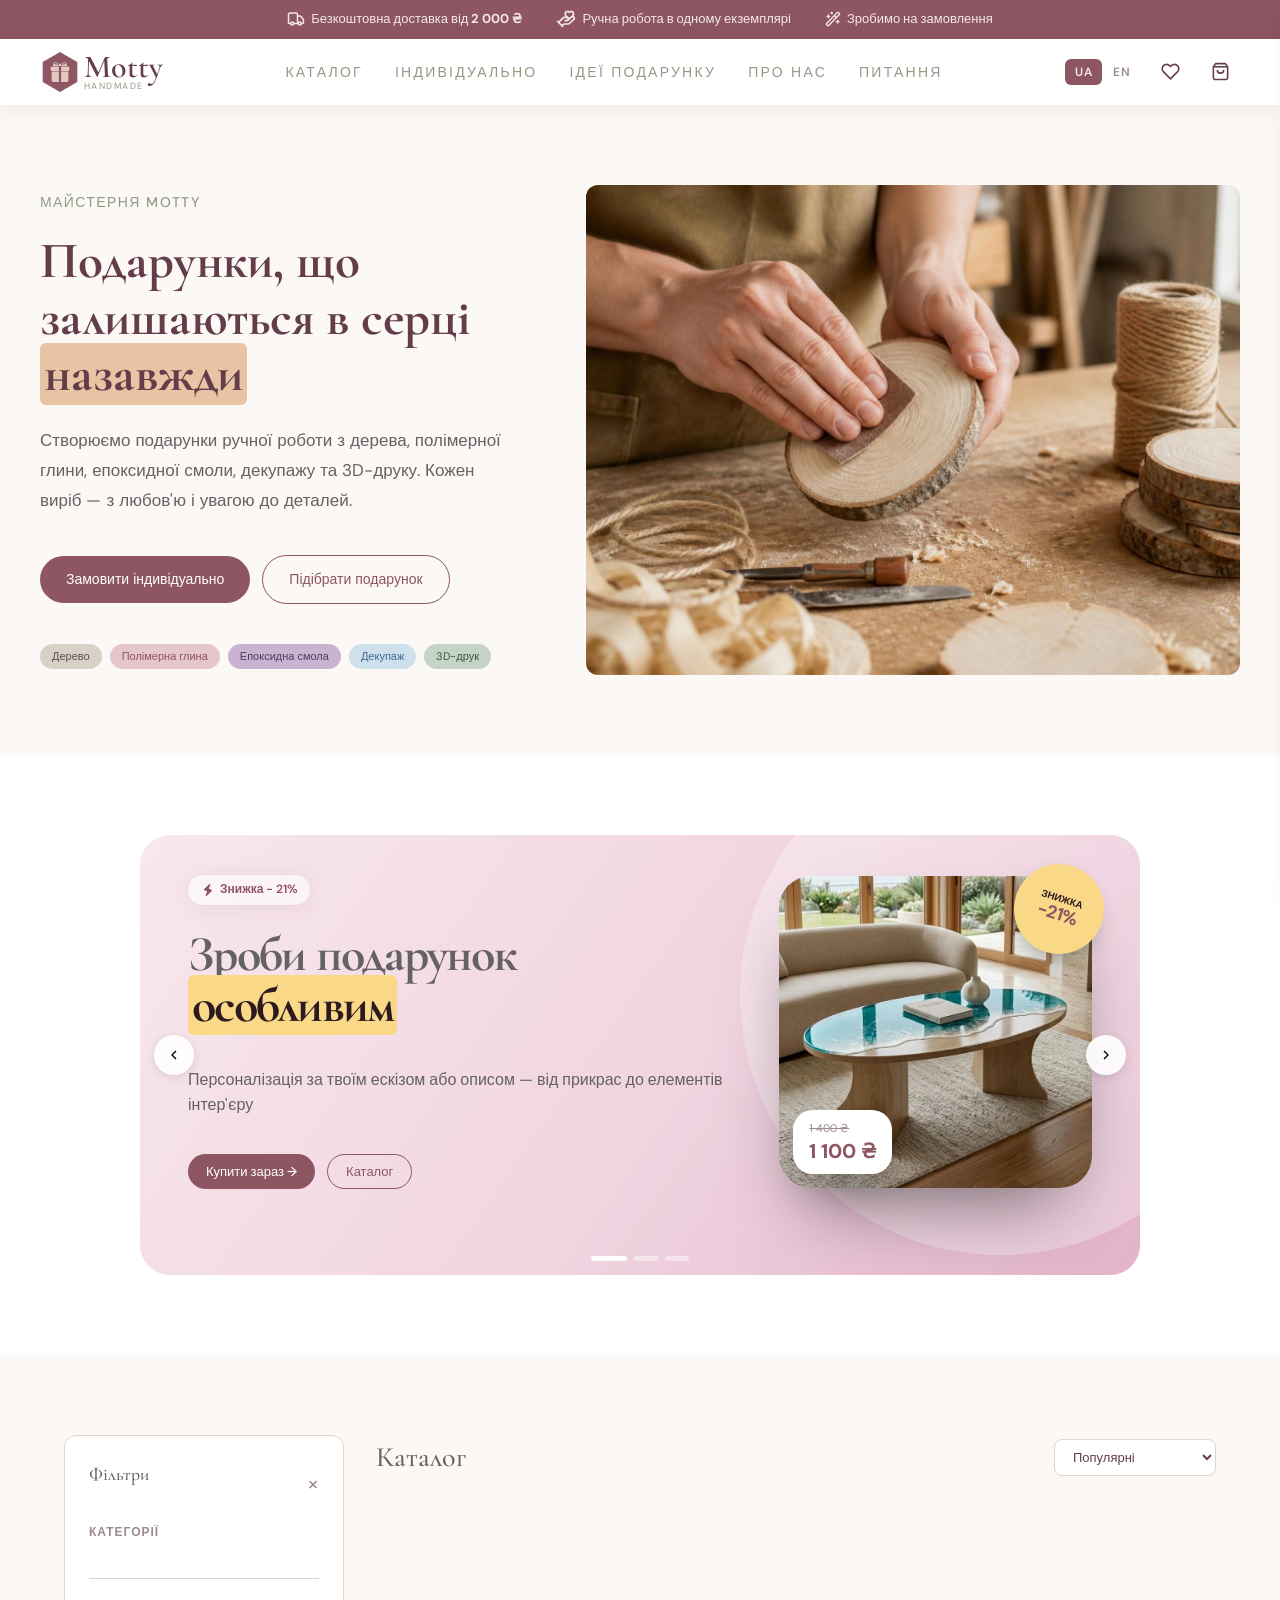
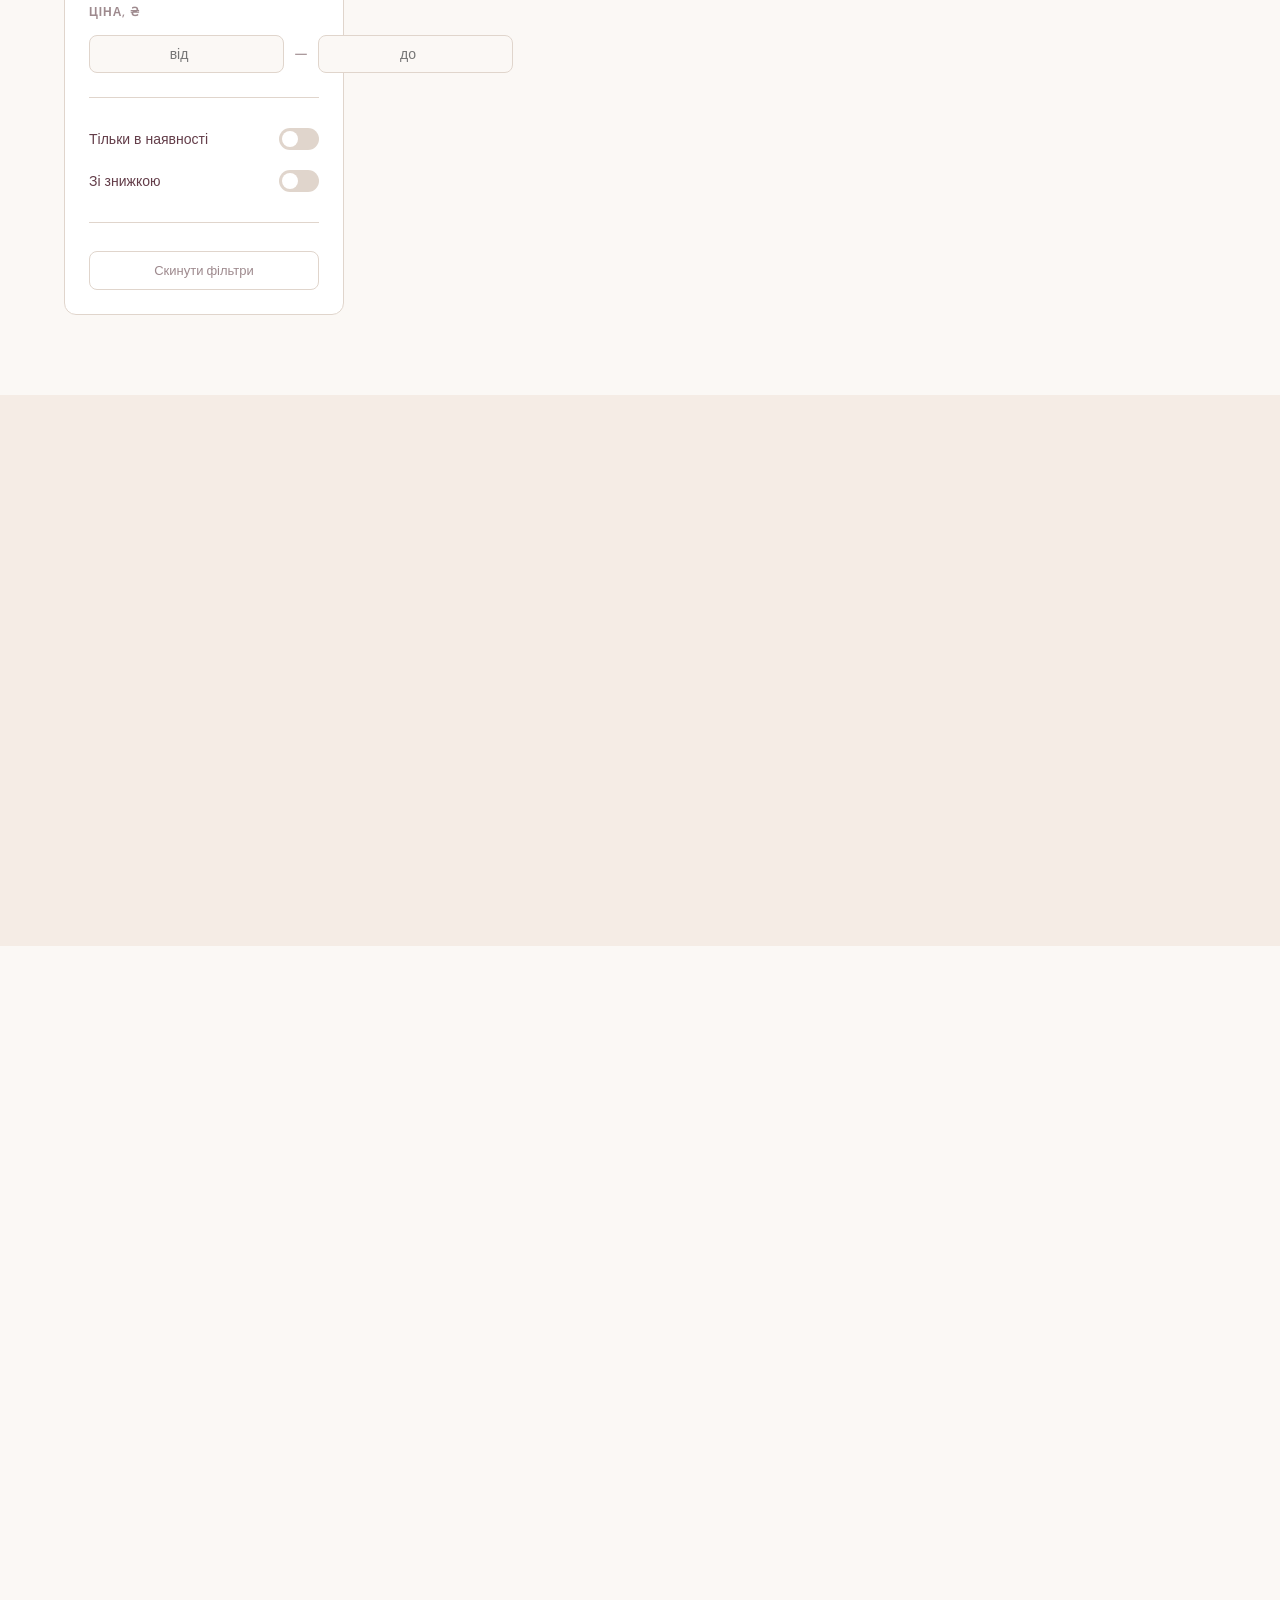
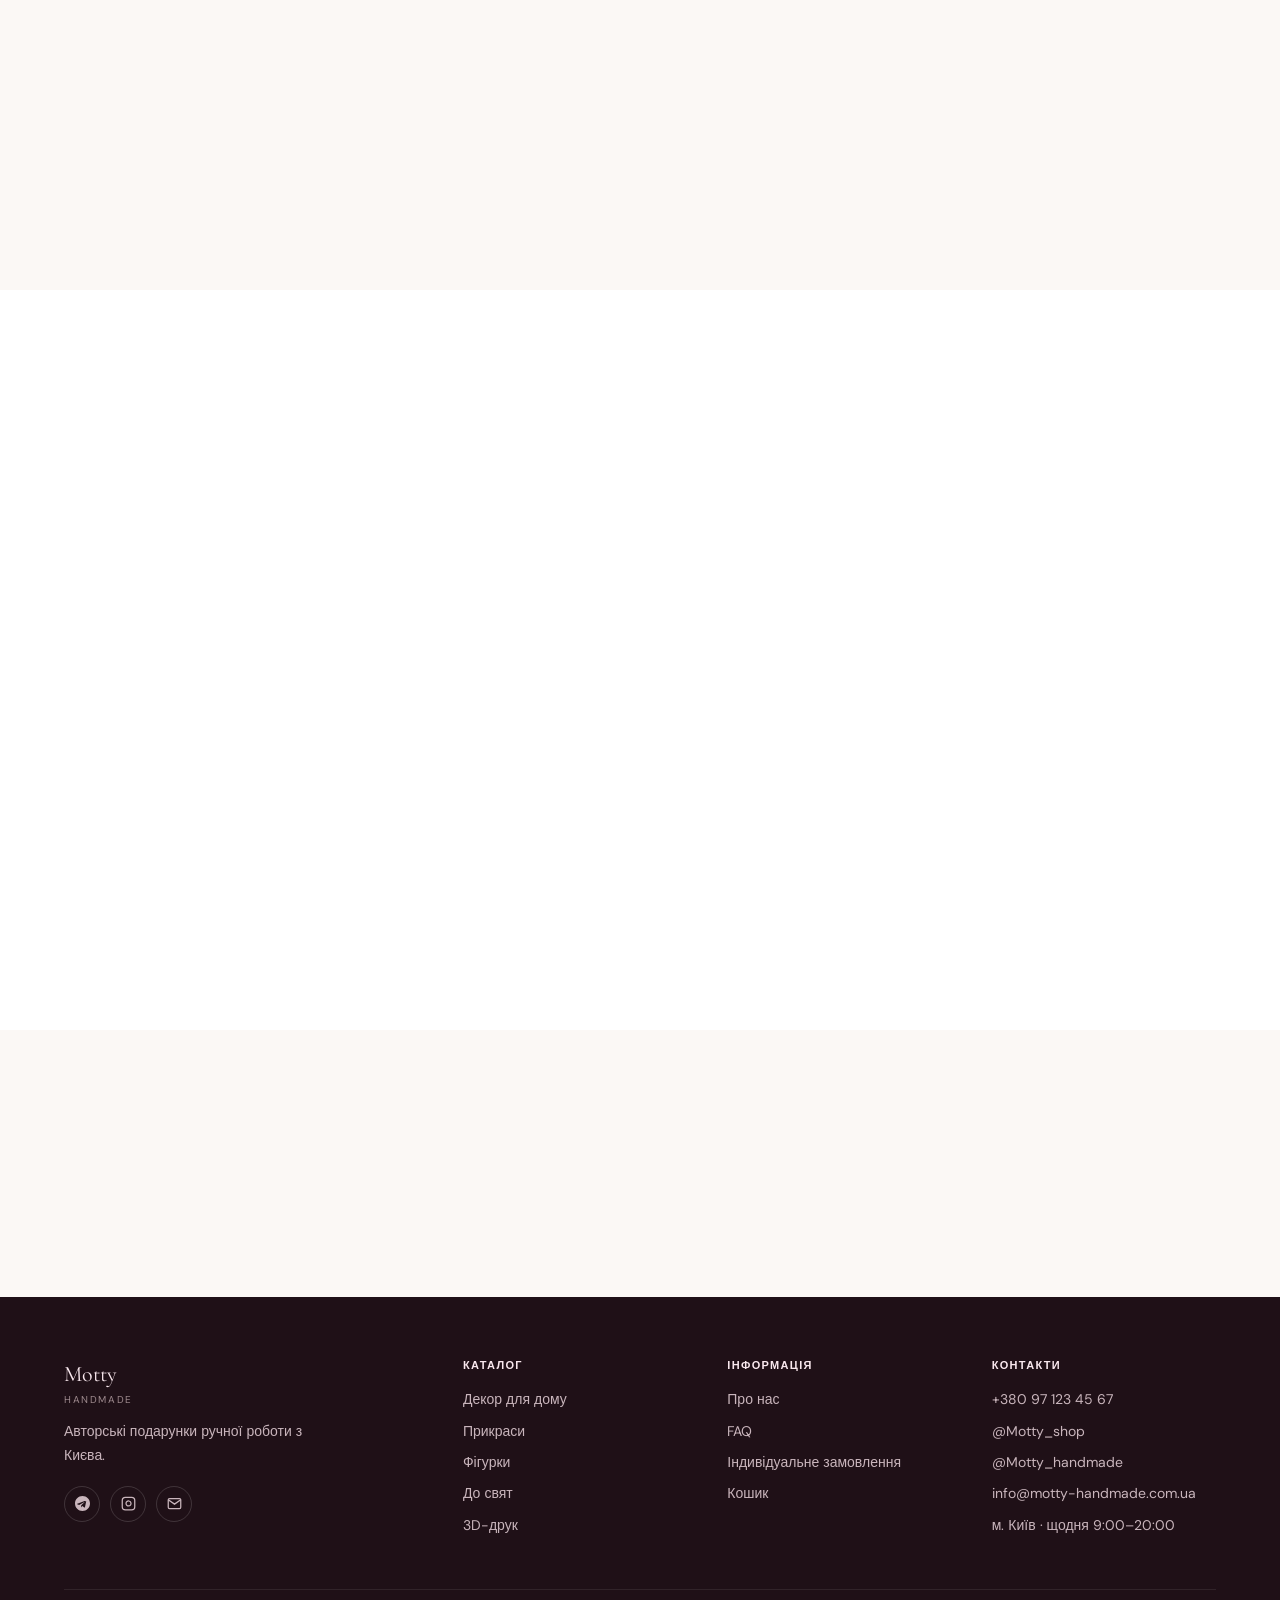
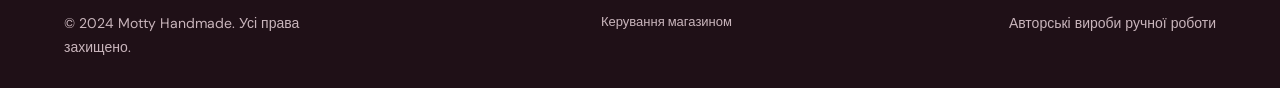
==== index.html @ 3c49451d "change slider style" ====
<!DOCTYPE html>
<html lang="uk">
<head>
<meta charset="UTF-8">
<meta name="viewport" content="width=device-width, initial-scale=1.0, viewport-fit=cover">
<title>Motty Handmade — Авторські подарунки</title>
<link rel="shortcut icon" href="./favicon.svg" type="image/svg+xml">
<link rel="stylesheet" href="css/base.css">
<link rel="stylesheet" href="css/shop.css">
</head>
<body>

<header>
  <div class="topbar">
    <div class="topbar-inner">
      <span class="topbar-span">
        <svg class="topbar-icon" width="18" height="18">
          <use href="./assets/symbol-defs.svg#icon-track"></use>
        </svg>
        <span data-i18n="topbar_delivery">Безкоштовна доставка від <b>2 000 ₴</b></span>
      </span>
      <span class="topbar-span">
        <svg class="topbar-icon" width="20" height="20">
          <use href="./assets/symbol-defs.svg#icon-hands"></use>
        </svg>
        <span data-i18n="topbar_handmade">Ручна робота в одному екземплярі</span>
      </span>
      <span class="topbar-span">
        <svg class="topbar-icon" width="16" height="16">
          <use href="./assets/symbol-defs.svg#icon-wander-stick"></use>
        </svg>
        <span data-i18n="topbar_custom">Зробимо на замовлення</span>
      </span>
    </div>  
  </div>
  <!-- NAV -->
  <nav class="nav" id="mainNav">
    <div class="nav-inner">
      <a class="logo-link" href="index.html">
        <img src="./assets/logo.svg" width="40" height="40" alt="Motty logo"/>
        <p class="logo-title">
        Motty<small>Handmade</small>
      </p>
      </a>
      <ul class="nav-links">
        <li><a href="#catalog" data-i18n="nav_catalog">Каталог</a></li>
        <li><a href="#order-quiz" data-i18n="nav_custom">Індивідуально</a></li>
        <li><a href="#gift-picker" data-i18n="nav_gifts">Ідеї подарунку</a></li>
        <li><a href="#about" data-i18n="nav_about">Про нас</a></li>
        <li><a href="#faq" data-i18n="nav_faq">Питання</a></li>
      </ul>
      <div class="nav-actions">
        <!-- Lang -->
         <div class="lang-switcher">
             <button class="lang-btn active" data-lang="ua" onclick="setLang('ua')">UA</button>
             <button class="lang-btn" data-lang="en" onclick="setLang('en')">EN</button>
         </div>
        
        <!-- Wish -->
        <button class="nav-icon-btn" onclick="Catalog.openWishDrawer()" aria-label="Вибране">
          <svg width="19" height="19" fill="none" stroke="currentColor" stroke-width="2" viewBox="0 0 24 24"><path d="M20.84 4.61a5.5 5.5 0 0 0-7.78 0L12 5.67l-1.06-1.06a5.5 5.5 0 0 0-7.78 7.78l1.06 1.06L12 21.23l7.78-7.78 1.06-1.06a5.5 5.5 0 0 0 0-7.78z"/></svg>
          <span class="nav-badge wish-badge" style="display:none">0</span>
        </button>
        <!-- Cart -->
        <button class="nav-icon-btn" onclick="Catalog.openCartDrawer()" aria-label="Кошик">
          <svg width="19" height="19" fill="none" stroke="currentColor" stroke-width="2" viewBox="0 0 24 24"><path d="M6 2L3 6v14a2 2 0 002 2h14a2 2 0 002-2V6l-3-4z"/><line x1="3" y1="6" x2="21" y2="6"/><path d="M16 10a4 4 0 01-8 0"/></svg>
          <span class="nav-badge cart-badge" style="display:none">0</span>
        </button>
        <button class="hamburger" id="hamburger" aria-label="Меню">
          <span></span><span></span><span></span>
        </button>
      </div>
    </div>
  </nav>
  <!-- Mobile menu -->
  <div class="mobile-overlay" id="mobileOverlay" onclick="closeMobile()"></div>
  <div class="mobile-panel" id="mobilePanel">
    <button class="mobile-close" onclick="closeMobile()">
      <svg width="22" height="22" fill="none" stroke="currentColor" stroke-width="2" viewBox="0 0 24 24"><path d="M18 6L6 18M6 6l12 12"/></svg>
    </button>
    <nav>
      <a href="#catalog" onclick="closeMobile()" data-i18n="nav_catalog">Каталог</a>
      <a href="#order-quiz" data-i18n="nav_custom" onclick="closeMobile()">Індивідуальні подарунки</a>
      <a href="#gift-picker" onclick="closeMobile()" data-i18n="nav_gifts">Ідеї подарунку</a>
      <a href="#about" onclick="closeMobile()" data-i18n="nav_about">Про нас</a>
      <a href="#faq" data-i18n="nav_faq">Питання</a>
      <a href="cart.html" data-i18n="nav_cart">Кошик</a>
    </nav>
    <div class="mobile-lang">
      <button class="lang-btn active" data-lang="ua" onclick="setLang('ua');closeMobile()">🇺🇦 UA</button>
      <button class="lang-btn" data-lang="en" onclick="setLang('en');closeMobile()">🇬🇧 EN</button>
    </div>
  </div>
</header>  
<main>
  <!-- ═══ ABOUT / HERO ═══ -->
<section class="hero-about">
  <div class="hero-wrap">
    <div class="hero-text">
      <span class="section-label" data-i18n="hero_label">Майстерня Motty</span>
      <h1 data-i18n="hero_h1">Подарунки, що залишаються в серці <mark class="highlight">назавжди</mark></h1>
      <p data-i18n="hero_p">Створюємо подарунки ручної роботи з дерева, полімерної глини, епоксидної смоли, декупажу та 3D-друку. Кожен виріб — з любов&#39;ю і увагою до деталей.</p>
      <div class="hero-cta">
        <a href="#order-quiz" class="btn btn-primary" data-i18n="hero_btn1">Замовити індивідуально</a>
        <a href="#gift-picker" class="btn btn-outline" data-i18n="hero_btn2">Підібрати подарунок</a>
      </div>
      <div class="tech-tags">
        <span data-i18n="tech_1" class="tech-tag t1">Дерево</span>
        <span data-i18n="tech_2" class="tech-tag t2">Полімерна глина</span>
        <span data-i18n="tech_3" class="tech-tag t3">Епоксидна смола</span>
        <span data-i18n="tech_4" class="tech-tag t4">Декупаж</span>
        <span data-i18n="tech_5" class="tech-tag t5">3D-друк</span>
      </div>
      
    </div>
    <div class="hero-images">
      <div id="heroImgMain">
        <img class="img-a" src="./assets/craft-hands.jpg" alt="master hands"/>
        <img class="img-b" src="./assets/turtle.jpg" alt="ready turtle"/>
      </div>
      </div>
    </div>
    
  </div>
</section>

<!-- HERO SLIDER -->
<section id="hero-slider" class="hero-slider">
  <div class="slider-wraps">
    <div id="hSliderWrap" class="slider">
      <!-- Slides -->
      <div class="slide grad1 on">
        <div class="slide-container">
          <div>
            <span class="chip-top">
              <svg class="chip-top-icon" width="16" height="16">
                <use href="./assets/symbol-defs.svg#icon-flash"></use>
              </svg>
              Знижка − 21%</span>
              <h2>Зроби подарунок <mark>особливим</mark></h2>
              <p>Персоналізація за твоїм ескізом або описом — від прикрас до елементів інтер'єру</p>
            <div class="slide-btns">
              <button class="slide-btn btn-1" onclick="Catalog.openCartDrawer()">Купити зараз →</button>
              <button class="slide-btn slide-btn-outline-1" onclick="document.getElementById('catalog').scrollIntoView({behavior:'smooth'})">Каталог</button>
            </div>
          </div>
          <div class="slide-img">
            <img src="./assets/slider/epoxy-table.webp" alt="Epoxy table"/>
            <span class="sticker">
              <small>знижка</small>
              <b style="font-size:18px;font-weight:700;color:var(--acc)">−21%</b>
            </span>
            <span class="price-tag">
              <s>1 400 ₴</s>
              <b>1 100 ₴</b>
            </span>
          </div>
        </div>
      </div>

      <div class="slide grad2">
        <div style="display:grid;grid-template-columns:1fr 1fr;align-items:center;padding:40px 48px;gap:24px">
          <div>
            <div style="display:inline-flex;align-items:center;gap:6px;background:rgba(255,255,255,.7);border-radius:50px;padding:5px 12px;font-size:12px;font-weight:600;color:#2a7a5a;margin-bottom:16px">
              <svg width="12" height="12" fill="none" stroke="currentColor" stroke-width="2.5" viewBox="0 0 24 24"><polygon points="13 2 3 14 12 14 11 22 21 10 12 10 13 2"/></svg>
              Знижка −16%
            </div>
            <h2 style="font-family:var(--ff-serif);font-size:clamp(28px,4vw,46px);font-weight:500;line-height:1.1;margin-bottom:14px;color:#1a3a2a">Натуральні матеріали, <mark style="background:rgba(255,220,120,.6);border-radius:6px;padding:0 6px">вічна</mark> краса</h2>
            <p style="font-size:14px;color:#3a5a4a;line-height:1.6;margin-bottom:24px">Дерево, смола, глина — матеріали, які живуть роками</p>
            <div style="display:flex;gap:12px;flex-wrap:wrap">
              <button class="btn btn-sm" style="background:#2a7a5a;color:#fff" onclick="Catalog.openCartDrawer()">Купити зараз →</button>
              <button class="btn btn-sm" style="background:rgba(255,255,255,.7);color:#2a7a5a;border:1.5px solid #2a7a5a" onclick="document.getElementById('catalog').scrollIntoView({behavior:'smooth'})">Каталог</button>
            </div>
          </div>
          <div style="text-align:right;position:relative">
            <img src="[data-uri]" alt="Стіл з смоли" style="width:85%;max-width:280px;border-radius:16px;box-shadow:0 12px 40px rgba(42,122,90,.2);margin-left:auto">
            <div style="position:absolute;top:16px;right:0;background:rgba(255,255,255,.95);border-radius:12px;padding:10px 14px;text-align:center;box-shadow:0 4px 16px rgba(0,0,0,.1)">
              <div style="font-size:10px;font-weight:700;color:var(--mute);text-transform:uppercase">ЗНИЖКА</div>
              <div style="font-size:18px;font-weight:700;color:#2a7a5a">−16%</div>
            </div>
            <div style="position:absolute;bottom:16px;left:10%;background:rgba(255,255,255,.95);border-radius:12px;padding:10px 14px;box-shadow:0 4px 16px rgba(0,0,0,.1)">
              <div style="font-size:11px;color:var(--mute);text-decoration:line-through">22 000 ₴</div>
              <div style="font-size:17px;font-weight:700;color:#2a7a5a">18 500 ₴</div>
            </div>
          </div>
        </div>
      </div>

      <div class="slide grad3">
        <div style="display:grid;grid-template-columns:1fr 1fr;align-items:center;padding:40px 48px;gap:24px">
          <div>
            <div style="display:inline-flex;align-items:center;gap:6px;background:rgba(255,255,255,.7);border-radius:50px;padding:5px 12px;font-size:12px;font-weight:600;color:#5a3a9a;margin-bottom:16px">
              <svg width="12" height="12" fill="none" stroke="currentColor" stroke-width="2.5" viewBox="0 0 24 24"><path d="M12 22s8-4 8-10V5l-8-3-8 3v7c0 6 8 10 8 10z"/></svg>
              Нова колекція
            </div>
            <h2 style="font-family:var(--ff-serif);font-size:clamp(28px,4vw,46px);font-weight:500;line-height:1.1;margin-bottom:14px;color:#2a1a4a">Фігурки з характером — <mark style="background:rgba(200,160,255,.5);border-radius:6px;padding:0 6px">унікально</mark> твої</h2>
            <p style="font-size:14px;color:#4a3a6a;line-height:1.6;margin-bottom:24px">Кожна фігурка ліпиться під характер і настрій людини</p>
            <div style="display:flex;gap:12px;flex-wrap:wrap">
              <button class="btn btn-sm" style="background:#5a3a9a;color:#fff" onclick="document.getElementById('catalog').scrollIntoView({behavior:'smooth'});Catalog.setCat('figures')">Купити зараз →</button>
              <button class="btn btn-sm" style="background:rgba(255,255,255,.7);color:#5a3a9a;border:1.5px solid #5a3a9a" onclick="document.getElementById('catalog').scrollIntoView({behavior:'smooth'})">Каталог</button>
            </div>
          </div>
          <div style="text-align:right;position:relative">
            <img src="[data-uri]" alt="Єдиноріг" style="width:85%;max-width:280px;border-radius:16px;box-shadow:0 12px 40px rgba(90,58,154,.2);margin-left:auto">
            <div style="position:absolute;top:16px;right:0;background:rgba(255,255,255,.95);border-radius:12px;padding:10px 14px;text-align:center;box-shadow:0 4px 16px rgba(0,0,0,.1)">
              <div style="font-size:10px;font-weight:700;color:var(--mute);text-transform:uppercase">ЦІНА</div>
              <div style="font-size:18px;font-weight:700;color:#5a3a9a">780 ₴</div>
            </div>
          </div>
        </div>
      </div>

      <!-- Controls -->
      <button onclick="hSlide(-1)" style="position:absolute;left:14px;top:50%;transform:translateY(-50%);width:40px;height:40px;border-radius:50%;background:rgba(255,255,255,.9);border:none;cursor:pointer;display:flex;align-items:center;justify-content:center;box-shadow:0 2px 8px rgba(0,0,0,.12);z-index:5">
        <svg width="16" height="16" fill="none" stroke="currentColor" stroke-width="2" viewBox="0 0 24 24"><path d="m15 18-6-6 6-6"/></svg>
      </button>
      <button onclick="hSlide(1)" style="position:absolute;right:14px;top:50%;transform:translateY(-50%);width:40px;height:40px;border-radius:50%;background:rgba(255,255,255,.9);border:none;cursor:pointer;display:flex;align-items:center;justify-content:center;box-shadow:0 2px 8px rgba(0,0,0,.12);z-index:5">
        <svg width="16" height="16" fill="none" stroke="currentColor" stroke-width="2" viewBox="0 0 24 24"><path d="m9 18 6-6-6-6"/></svg>
      </button>
      <!-- Dots -->
      <div id="hSliderDots" style="position:absolute;bottom:14px;left:50%;transform:translateX(-50%);display:flex;gap:7px;z-index:5">
        <div class="h-dot h-dot-a"></div>
        <div class="h-dot"></div>
        <div class="h-dot"></div>
      </div>
    </div>
  </div>
</section>
<!-- NEW PRODUCTS FROM ADMIN -->
<section id="new-from-admin" style="padding:48px 0 0;background:var(--bg)">
  <div class="wrap">
    <div style="display:flex;align-items:baseline;justify-content:space-between;margin-bottom:24px">
      <div>
        <span class="section-label">Щойно додано</span>
        <h2 style="font-family:var(--ff-serif);font-size:28px;font-weight:500">Нові надходження</h2>
      </div>
      <a href="#catalog" onclick="document.getElementById('catalog').scrollIntoView({behavior:'smooth'});return false" style="font-size:14px;color:var(--mute);display:flex;align-items:center;gap:4px;transition:.2s" onmouseover="this.style.color='var(--acc)'" onmouseout="this.style.color='var(--mute)'">Всі товари <svg width="14" height="14" fill="none" stroke="currentColor" stroke-width="2" viewBox="0 0 24 24"><path d="m9 18 6-6-6-6"/></svg></a>
    </div>
    <div id="newProdsSlider" style="display:grid;grid-template-columns:repeat(3,1fr);gap:20px;cursor:pointer"></div>
  </div>
</section>
<!-- ═══ CATALOG ═══ -->
<section class="catalog-section" id="catalog">
  <div class="wrap">
    <!-- Mobile filter btn -->
    <div style="display:flex;align-items:center;justify-content:space-between;margin-bottom:16px">
      <button class="filter-toggle-btn" onclick="Catalog.openMobileFilter()">
        <svg width="16" height="16" fill="none" stroke="currentColor" stroke-width="2" viewBox="0 0 24 24"><line x1="4" y1="6" x2="20" y2="6"/><line x1="8" y1="12" x2="16" y2="12"/><line x1="11" y1="18" x2="13" y2="18"/></svg>
        Фільтри
      </button>
      <select class="sort-select" onchange="Catalog.setSort(this.value)" style="display:none" id="mobileSortSelect">
        <option value="pop" data-i18n="sort_pop">Популярні</option>
        <option value="new" data-i18n="sort_new">Новинки</option>
        <option value="asc" data-i18n="sort_asc">Від дешевих</option>
        <option value="desc" data-i18n="sort_desc">Від дорогих</option>
        <option value="sale" data-i18n="sort_sale">Найбільша знижка</option>
      </select>
    </div>

    <div class="catalog-layout">
      <!-- Sidebar -->
      <aside class="catalog-sidebar" id="catalogSidebar">
        <div style="display:flex;align-items:center;justify-content:space-between;margin-bottom:16px">
          <div class="sidebar-title">Фільтри</div>
          <button onclick="Catalog.closeMobileFilter()" style="background:none;border:none;color:var(--mute);font-size:22px;cursor:pointer;display:none" class="mobile-sidebar-close">×</button>
        </div>

        <div class="sidebar-section">
          <h4 data-i18n="cat_all">Категорії</h4>
          <div id="catFilters"></div>
        </div>

        <div class="sidebar-section">
          <h4 data-i18n="price_filter">Ціна, ₴</h4>
          <div class="price-range">
            <input type="number" id="priceMin" placeholder="від" onchange="Catalog.setPriceMin(this.value)">
            <span>—</span>
            <input type="number" id="priceMax" placeholder="до" onchange="Catalog.setPriceMax(this.value)">
          </div>
        </div>

        <div class="sidebar-section">
          <div class="toggle-row">
            <span data-i18n="in_stock">Тільки в наявності</span>
            <label class="toggle"><input type="checkbox" id="toggleInStock" onchange="Catalog.setInStock(this.checked)"><span class="toggle-slider"></span></label>
          </div>
          <div class="toggle-row" style="margin-top:8px">
            <span data-i18n="on_sale">Зі знижкою</span>
            <label class="toggle"><input type="checkbox" id="toggleSale" onchange="Catalog.setSale(this.checked)"><span class="toggle-slider"></span></label>
          </div>
        </div>

        <button class="sidebar-reset" onclick="Catalog.resetFilters()" data-i18n="reset_filters">Скинути фільтри</button>
      </aside>

      <!-- Main -->
      <div class="catalog-main">
        <div class="catalog-toolbar">
          <div style="display:flex;align-items:baseline;gap:8px;flex-wrap:wrap">
            <h2 id="catalogTitle" style="font-family:var(--ff-serif);font-size:28px;font-weight:500">Каталог</h2>
            <span id="catalogCount" style="font-size:14px;color:var(--mute)"></span>
          </div>
          <select class="sort-select" onchange="Catalog.setSort(this.value)" id="desktopSortSelect">
            <option value="pop" data-i18n="sort_pop">Популярні</option>
            <option value="new" data-i18n="sort_new">Новинки</option>
            <option value="asc" data-i18n="sort_asc">Від дешевих</option>
            <option value="desc" data-i18n="sort_desc">Від дорогих</option>
            <option value="sale" data-i18n="sort_sale">Найбільша знижка</option>
          </select>
        </div>
        <div class="active-filters" id="activeFilters"></div>
        <div class="products-grid" id="productsGrid"></div>
      </div>
    </div>
  </div>
</section>
<!-- ═══ GIFT PICKER ═══ -->
<section class="gift-picker" id="gift-picker">
  <div class="wrap gift-picker-inner">
    <div class="gift-picker-img reveal-left">
      <img src="[data-uri]" alt="Подарунки Motty Handmade" style="width:100%;max-height:480px;object-fit:cover;border-radius:var(--r)">
    </div>
    <div class="gift-picker-text reveal-right">
      <span class="section-label" data-i18n="picker_label">Не знаєте, що обрати</span>
      <h2 data-i18n="picker_h2">Підберемо подарунок за 3 кроки</h2>
      <p data-i18n="picker_p">Скажіть, кому й з якого приводу — покажемо те, що справді підійде.</p>
      <div class="gift-who-tags stagger">
        <button class="gift-who-tag" onclick="startQuiz('child')" data-i18n="who_child">Дитині</button>
        <button class="gift-who-tag" onclick="startQuiz('woman')" data-i18n="who_woman">Жінці</button>
        <button class="gift-who-tag" onclick="startQuiz('couple')" data-i18n="who_couple">Парі</button>
        <button class="gift-who-tag" onclick="startQuiz('mom')" data-i18n="who_mom">Мамі</button>
        <button class="gift-who-tag" onclick="startQuiz('dad')" data-i18n="who_dad">Татові</button>
        <button class="gift-who-tag" onclick="startQuiz('friend')" data-i18n="who_friend">Другові</button>
      </div>
      <div class="gift-picker-actions">
        <button class="btn btn-primary" onclick="startQuiz(null)" data-i18n="picker_start">Почати підбір</button>
        <a href="https://t.me/MarusyaOzkara" target="_blank" class="btn btn-outline" data-i18n="picker_contact">Написати в Telegram</a>
      </div>
    </div>
  </div>
</section>
<!-- Quiz modal -->
<div class="quiz-overlay" id="quizOverlay" onclick="handleQuizOverlayClick(event)">
  <div class="quiz-box">
    <button class="quiz-close" onclick="closeQuiz()">
      <svg width="16" height="16" fill="none" stroke="currentColor" stroke-width="2" viewBox="0 0 24 24"><path d="M18 6L6 18M6 6l12 12"/></svg>
    </button>
    <div class="quiz-header">
      <span class="section-label" data-i18n="picker_label">Не знаєте, що обрати</span>
      <h2 data-i18n="picker_h2">Підберемо подарунок за 3 кроки</h2>
      <p data-i18n="picker_p">Скажіть, кому й з якого приводу — покажемо те, що справді підійде.</p>
    </div>
    <div class="quiz-progress">
      <div class="quiz-progress-label" id="quizProgressLabel">Крок 1 із 3</div>
      <div class="quiz-progress-bar"><div class="quiz-progress-fill" id="quizProgressFill" style="width:33%"></div></div>
    </div>
    <!-- Step 1 -->
    <div class="quiz-step show" id="qs0">
      <div class="quiz-step-title" data-i18n="q1_title">Для кого обираєте подарунок?</div>
      <div class="quiz-step-sub" data-i18n="q1_sub"></div>
      <div class="quiz-options" id="qOpts0"></div>
    </div>
    <!-- Step 2 -->
    <div class="quiz-step" id="qs1">
      <div class="quiz-step-title" data-i18n="q2_title">З якого приводу?</div>
      <div class="quiz-step-sub" data-i18n="q2_sub">Якщо приводу немає, оберіть «Просто так».</div>
      <div class="quiz-options" id="qOpts1"></div>
    </div>
    <!-- Step 3 -->
    <div class="quiz-step" id="qs2">
      <div class="quiz-step-title" data-i18n="q3_title">На яку суму розраховуєте?</div>
      <div class="quiz-step-sub" data-i18n="q3_sub">Покажемо тільки те, що вкладається в бюджет.</div>
      <div class="quiz-options" id="qOpts2"></div>
    </div>
    <!-- Results -->
    <div class="quiz-step" id="qs3">
      <div class="quiz-results-header">
        <h3 id="quizResultCount"></h3>
      </div>
      <div class="quiz-results-tags" id="quizResultTags"></div>
      <div class="quiz-results-grid" id="quizResultGrid"></div>
      <p id="quizNoResults" style="display:none;text-align:center;color:var(--mute);padding:24px" data-i18n="quiz_none">Нічого не знайдено.</p>
    </div>
    <div class="quiz-nav" id="quizNav">
      <button class="btn-ghost" id="quizPrevBtn" onclick="quizPrev()" style="display:none" data-i18n="quiz_prev">← Назад</button>
      <span class="quiz-skip" id="quizSkipBtn" onclick="quizSkip()" data-i18n="quiz_skip">Пропустити цей крок</span>
    </div>
  </div>
</div>
<!-- ═══ PRODUCT MODAL ═══ -->
<div class="modal-overlay" id="modalOverlay">
  <div class="modal-box">
    <div class="modal-imgs">
      <div class="main-img"><img id="modalImg" src="" alt=""></div>
      <div class="modal-thumbs" id="modalThumbs"></div>
    </div>
    <div class="modal-content">
      <span class="modal-cat" id="modalCat"></span>
      <h3 class="modal-title" id="modalTitle"></h3>
      <div class="modal-rating">
        <span class="modal-stars" id="modalStars"></span>
        <span id="modalReviews"></span>
      </div>
      <p class="modal-desc" id="modalDesc"></p>
      <p class="modal-specs" id="modalSpecs" style="font-size:13px;color:var(--mute);line-height:1.9"></p>
      <div class="modal-options" id="modalOptions"></div>
      <div class="modal-price-row">
        <span class="modal-price" id="modalPrice"></span>
        <span class="modal-old" id="modalOld"></span>
        <span class="badge badge-sale" id="modalDiscount" style="font-size:13px"></span>
      </div>
      <div class="modal-actions">
        <button class="btn btn-primary" id="modalAddBtn">Додати до кошика</button>
        <button class="btn-icon" id="modalWishBtn" title="Вибране">
          <svg width="17" height="17" fill="none" stroke="currentColor" stroke-width="2" viewBox="0 0 24 24"><path d="M20.84 4.61a5.5 5.5 0 0 0-7.78 0L12 5.67l-1.06-1.06a5.5 5.5 0 0 0-7.78 7.78l1.06 1.06L12 21.23l7.78-7.78 1.06-1.06a5.5 5.5 0 0 0 0-7.78z"/></svg>
        </button>
        <button class="btn btn-outline" onclick="Catalog.closeModal()" data-i18n="close">Закрити</button>
      </div>
    </div>
    <button class="modal-close" onclick="Catalog.closeModal()">
      <svg width="16" height="16" fill="none" stroke="currentColor" stroke-width="2" viewBox="0 0 24 24"><path d="M18 6L6 18M6 6l12 12"/></svg>
    </button>
  </div>
</div>
<!-- ═══ CART DRAWER ═══ -->
<div class="drawer-overlay" id="cartOverlay"></div>
<div class="drawer" id="cartDrawer">
  <div class="drawer-head">
    <h3 data-i18n="cart_title">Кошик</h3>
    <button class="btn-icon" onclick="Catalog.closeCartDrawer()">
      <svg width="17" height="17" fill="none" stroke="currentColor" stroke-width="2" viewBox="0 0 24 24"><path d="M18 6L6 18M6 6l12 12"/></svg>
    </button>
  </div>
  <div class="drawer-body" id="cartBody"></div>
  <div class="drawer-foot" id="cartFoot" style="display:none"></div>
</div>
<!-- ═══ WISH DRAWER ═══ -->
<div class="drawer-overlay" id="wishOverlay"></div>
<div class="drawer" id="wishDrawer">
  <div class="drawer-head">
    <h3 data-i18n="wish_title">Вибране</h3>
    <button class="btn-icon" onclick="Catalog.closeWishDrawer()">
      <svg width="17" height="17" fill="none" stroke="currentColor" stroke-width="2" viewBox="0 0 24 24"><path d="M18 6L6 18M6 6l12 12"/></svg>
    </button>
  </div>
  <div class="drawer-body" id="wishBody"></div>
</div>
<!-- MASTERS SECTION -->
<section  id="about" class="about">
  <div class="wrap">
    <div style="text-align:center;margin-bottom:48px" class="reveal">
      <span class="section-label">Наша команда</span>
      <h2 style="font-family:var(--ff-serif);font-size:clamp(28px,3.5vw,44px);font-weight:500;line-height:1.15;margin-bottom:12px">Майстри, що створюють магію</h2>
      <p style="color:var(--ink2);font-size:15px;max-width:560px;margin:0 auto;line-height:1.75">Ми — невелика авторська майстерня Motty Handmade з Києва. Кожен виріб виготовляємо вручну: від ескізу до фінального оформлення. Працюємо з деревом, полімерною глиною, епоксидною смолою, декупажем і 3D-друком — щоб будь-яка ваша ідея могла стати реальністю.</p>
    </div>

    <div style="display:grid;grid-template-columns:repeat(3,1fr);gap:28px" class="stagger">

      <!-- Master 1: Wood -->
      <div style="background:var(--surface);border-radius:var(--r);overflow:hidden;box-shadow:var(--shadow);transition:.3s" onmouseover="this.style.transform='translateY(-6px)'" onmouseout="this.style.transform='none'">
        <div style="position:relative;aspect-ratio:4/3;overflow:hidden;background:#f0e8dc">
          <img src="[data-uri]" alt="Олег — дерево та смола" style="width:100%;height:100%;object-fit:cover;transition:transform .5s" onmouseover="this.style.transform='scale(1.05)'" onmouseout="this.style.transform='scale(1)'">
          <div style="position:absolute;top:14px;left:14px;background:var(--acc);color:#fff;border-radius:50px;padding:5px 14px;font-size:12px;font-weight:600">Дерево · Смола</div>
        </div>
        <div style="padding:22px 24px">
          <h3 style="font-family:var(--ff-serif);font-size:22px;font-weight:500;margin-bottom:4px">Олег</h3>
          <p style="font-size:12px;color:var(--acc);font-weight:500;text-transform:uppercase;letter-spacing:.08em;margin-bottom:12px">Майстер дерева і смоли</p>
          <p style="font-size:14px;color:var(--ink2);line-height:1.7;margin-bottom:16px">Перетворює живий зріз дерева на арт-об&#39;єкт. Столи-ріки, різьблені шкатулки, декор з епоксидної смоли — кожен виріб живе роками.</p>
          <div style="display:flex;gap:8px;flex-wrap:wrap">
            <span style="padding:4px 10px;border-radius:50px;background:var(--acc-soft);color:var(--acc);font-size:12px">Дерево</span>
            <span style="padding:4px 10px;border-radius:50px;background:var(--acc-soft);color:var(--acc);font-size:12px">Епоксидна смола</span>
            <span style="padding:4px 10px;border-radius:50px;background:var(--acc-soft);color:var(--acc);font-size:12px">Різьба</span>
          </div>
        </div>
      </div>

      <!-- Master 2: 3D + Clay -->
      <div style="background:var(--surface);border-radius:var(--r);overflow:hidden;box-shadow:var(--shadow);transition:.3s" onmouseover="this.style.transform='translateY(-6px)'" onmouseout="this.style.transform='none'">
        <div style="position:relative;aspect-ratio:4/3;overflow:hidden;background:#e8f0e8">
          <img src="[data-uri]" alt="Марія — полімерна глина та 3D-друк" style="width:100%;height:100%;object-fit:cover;transition:transform .5s" onmouseover="this.style.transform='scale(1.05)'" onmouseout="this.style.transform='scale(1)'">
          <div style="position:absolute;top:14px;left:14px;background:#4A7C59;color:#fff;border-radius:50px;padding:5px 14px;font-size:12px;font-weight:600">Глина · 3D-друк</div>
        </div>
        <div style="padding:22px 24px">
          <h3 style="font-family:var(--ff-serif);font-size:22px;font-weight:500;margin-bottom:4px">Марія</h3>
          <p style="font-size:12px;color:#4A7C59;font-weight:500;text-transform:uppercase;letter-spacing:.08em;margin-bottom:12px">Майстриня форм і технологій</p>
          <p style="font-size:14px;color:var(--ink2);line-height:1.7;margin-bottom:16px">Поєднує ручну ліпку з сучасними технологіями 3D-друку. Статуетки богів, казкові звірі, мінімалістичний декор — точність форми і теплота рук.</p>
          <div style="display:flex;gap:8px;flex-wrap:wrap">
            <span style="padding:4px 10px;border-radius:50px;background:#DFF5E8;color:#4A7C59;font-size:12px">Полімерна глина</span>
            <span style="padding:4px 10px;border-radius:50px;background:#DFF5E8;color:#4A7C59;font-size:12px">3D-друк</span>
            <span style="padding:4px 10px;border-radius:50px;background:#DFF5E8;color:#4A7C59;font-size:12px">Ліплення</span>
          </div>
        </div>
      </div>

      <!-- Master 3: Jewelry -->
      <div style="background:var(--surface);border-radius:var(--r);overflow:hidden;box-shadow:var(--shadow);transition:.3s" onmouseover="this.style.transform='translateY(-6px)'" onmouseout="this.style.transform='none'">
        <div style="position:relative;aspect-ratio:4/3;overflow:hidden;background:#f0e8f4">
          <img src="[data-uri]" alt="Анна — прикраси під характер" style="width:100%;height:100%;object-fit:cover;transition:transform .5s" onmouseover="this.style.transform='scale(1.05)'" onmouseout="this.style.transform='scale(1)'">
          <div style="position:absolute;top:14px;left:14px;background:#7C5CBF;color:#fff;border-radius:50px;padding:5px 14px;font-size:12px;font-weight:600">Прикраси · Характер</div>
        </div>
        <div style="padding:22px 24px">
          <h3 style="font-family:var(--ff-serif);font-size:22px;font-weight:500;margin-bottom:4px">Анна</h3>
          <p style="font-size:12px;color:#7C5CBF;font-weight:500;text-transform:uppercase;letter-spacing:.08em;margin-bottom:12px">Майстриня образів і прикрас</p>
          <p style="font-size:14px;color:var(--ink2);line-height:1.7;margin-bottom:16px">Читає людей через деталі і перетворює характер на прикрасу. Кожне кольє або серги — це маленька історія про людину, якій вони дістануться.</p>
          <div style="display:flex;gap:8px;flex-wrap:wrap">
            <span style="padding:4px 10px;border-radius:50px;background:#f0e8ff;color:#7C5CBF;font-size:12px">Смола</span>
            <span style="padding:4px 10px;border-radius:50px;background:#f0e8ff;color:#7C5CBF;font-size:12px">Декупаж</span>
            <span style="padding:4px 10px;border-radius:50px;background:#f0e8ff;color:#7C5CBF;font-size:12px">Персоналізація</span>
          </div>
        </div>
      </div>

    </div>
  </div>
</section>

<!-- ORDER QUIZ SECTION -->
<section id="order-quiz" style="background:var(--surface);padding:80px 0">
  <div class="wrap" style="max-width:1040px">
    <div style="display:grid;grid-template-columns:1fr 1fr;gap:64px;align-items:center">
      <div class="reveal-left">
        <span class="section-label">Персональний подарунок</span>
        <h2 style="font-family:var(--ff-serif);font-size:clamp(28px,3.5vw,44px);font-weight:500;line-height:1.15;margin-bottom:16px">Замовити унікальний виріб у майстра</h2>
        <p style="color:var(--ink2);font-size:15px;line-height:1.75;margin-bottom:28px">Маєте власний ескіз, пам&#39;ятну цитату чи специфічні розміри? Опишіть вашу ідею — і майстер втілить її з найкращих матеріалів.</p>
        <div style="display:flex;flex-direction:column;gap:16px;margin-bottom:28px">
          <div style="display:flex;gap:14px;align-items:flex-start"><div style="width:32px;height:32px;border-radius:50%;background:var(--acc);color:#fff;font-family:var(--ff-serif);font-size:16px;font-weight:600;display:flex;align-items:center;justify-content:center;flex-shrink:0">1</div><div><p style="font-size:15px;font-weight:500;margin:0 0 3px">Узгодження деталей</p><p style="font-size:13px;color:var(--mute);margin:0">Майстер зв&#39;яжеться, покаже зразки та затвердить макет</p></div></div>
          <div style="display:flex;gap:14px;align-items:flex-start"><div style="width:32px;height:32px;border-radius:50%;background:var(--acc);color:#fff;font-family:var(--ff-serif);font-size:16px;font-weight:600;display:flex;align-items:center;justify-content:center;flex-shrink:0">2</div><div><p style="font-size:15px;font-weight:500;margin:0 0 3px">Ручне виготовлення</p><p style="font-size:13px;color:var(--mute);margin:0">Різьблення, ліпка чи тиснення із щоденним фотозвітом</p></div></div>
          <div style="display:flex;gap:14px;align-items:flex-start"><div style="width:32px;height:32px;border-radius:50%;background:var(--acc);color:#fff;font-family:var(--ff-serif);font-size:16px;font-weight:600;display:flex;align-items:center;justify-content:center;flex-shrink:0">3</div><div><p style="font-size:15px;font-weight:500;margin:0 0 3px">Подарункове пакування</p><p style="font-size:13px;color:var(--mute);margin:0">Крафт-папір, сургучева печатка і відправка по Україні</p></div></div>
        </div>
        <div style="background:var(--ok-soft);border-radius:var(--r-sm);padding:14px 16px;display:flex;gap:10px;margin-bottom:24px">
          <svg width="18" height="18" fill="none" stroke="var(--ok)" stroke-width="2" viewBox="0 0 24 24" style="flex-shrink:0;margin-top:1px"><path d="M12 22s8-4 8-10V5l-8-3-8 3v7c0 6 8 10 8 10z"/></svg>
          <p style="font-size:13px;color:var(--ink2);margin:0;line-height:1.6"><strong>Гарантія:</strong> оплата після фото готового виробу або при отриманні у відділенні.</p>
        </div>
        <button class="btn btn-primary" onclick="openOrderQuiz()">Безкоштовна діагностика &#8594;</button>
      </div>
      <div class="reveal-right" style="border-radius:var(--r);overflow:hidden">
        <img src="[data-uri]" alt="Персональний подарунок" style="width:100%;height:460px;object-fit:cover">
      </div>
    </div>
  </div>
</section>

<!-- ORDER QUIZ MODAL -->
<div id="orderQuizOverlay" style="display:none;position:fixed;inset:0;z-index:600;background:rgba(0,0,0,.5);overflow-y:auto;padding:40px 20px;align-items:center;justify-content:center" onclick="handleOQClick(event)">
  <div id="orderQuizBox" style="background:#F5F5F8;border-radius:20px;max-width:620px;width:100%;margin:auto;position:relative;box-shadow:0 20px 60px rgba(0,0,0,.2);overflow:hidden">
    <button onclick="closeOrderQuiz()" style="position:absolute;top:16px;right:16px;width:36px;height:36px;border-radius:50%;background:rgba(255,255,255,.9);border:none;cursor:pointer;display:flex;align-items:center;justify-content:center;z-index:10">
      <svg width="15" height="15" fill="none" stroke="currentColor" stroke-width="2" viewBox="0 0 24 24"><path d="M18 6L6 18M6 6l12 12"/></svg>
    </button>
    <div style="padding:32px 40px 0;text-align:center">
      <div id="oqDots" style="display:flex;justify-content:center;gap:8px;margin-bottom:24px">
        <div class="oq-dot oq-dot-a"></div>
        <div class="oq-dot"></div>
        <div class="oq-dot"></div>
        <div class="oq-dot"></div>
      </div>
    </div>
    <div style="padding:0 40px 40px" id="oqBody">
      <!-- Step 0 -->
      <div class="oq-step oq-show" id="oqs0">
        <div style="text-align:center;margin-bottom:24px">
          <h2 style="font-family:var(--ff-serif);font-size:clamp(22px,3vw,30px);font-weight:500;margin-bottom:8px">Безкоштовна <em style="color:#7C5CBF;font-style:italic">діагностика</em></h2>
          <p style="color:var(--mute);font-size:14px;line-height:1.6">Дайте відповідь на кілька запитань — і я підготую персональні ідеї до нашої зустрічі</p>
        </div>
        <h3 style="font-family:var(--ff-serif);font-size:22px;text-align:center;margin-bottom:18px">Для кого шукаєте <em style="color:#7C5CBF;font-style:italic">подарунок?</em></h3>
        <div class="oq-opts">
          <button class="oq-opt" onclick="oqSel(0,this)"><svg width="17" height="17" fill="none" stroke="currentColor" stroke-width="2" viewBox="0 0 24 24"><path d="M20.84 4.61a5.5 5.5 0 0 0-7.78 0L12 5.67l-1.06-1.06a5.5 5.5 0 0 0-7.78 7.78l1.06 1.06L12 21.23l7.78-7.78 1.06-1.06a5.5 5.5 0 0 0 0-7.78z"/></svg>Для мами / тата</button>
          <button class="oq-opt" onclick="oqSel(0,this)"><svg width="17" height="17" fill="none" stroke="currentColor" stroke-width="2" viewBox="0 0 24 24"><circle cx="9" cy="7" r="4"/><path d="M3 21v-2a4 4 0 0 1 4-4h4a4 4 0 0 1 4 4v2"/><path d="M16 3.13a4 4 0 0 1 0 7.75"/><path d="M21 21v-2a4 4 0 0 0-3-3.87"/></svg>Для партнера / партнерки</button>
          <button class="oq-opt" onclick="oqSel(0,this)"><svg width="17" height="17" fill="none" stroke="currentColor" stroke-width="2" viewBox="0 0 24 24"><path d="M17 21v-2a4 4 0 0 0-4-4H5a4 4 0 0 0-4 4v2"/><circle cx="9" cy="7" r="4"/></svg>Для друга / подруги</button>
          <button class="oq-opt" onclick="oqSel(0,this)"><svg width="17" height="17" fill="none" stroke="currentColor" stroke-width="2" viewBox="0 0 24 24"><rect x="2" y="7" width="20" height="14" rx="2"/><path d="M16 7V5a2 2 0 0 0-2-2h-4a2 2 0 0 0-2 2v2"/></svg>Для колеги / знайомого</button>
        </div>
      </div>
      <!-- Step 1 -->
      <div class="oq-step" id="oqs1">
        <h3 style="font-family:var(--ff-serif);font-size:clamp(22px,3vw,28px);text-align:center;margin-bottom:18px">Який <em style="color:#7C5CBF;font-style:italic">привід?</em></h3>
        <div class="oq-opts">
          <button class="oq-opt" onclick="oqSel(1,this)"><svg width="17" height="17" fill="none" stroke="currentColor" stroke-width="2" viewBox="0 0 24 24"><rect x="3" y="4" width="18" height="18" rx="2"/><line x1="16" y1="2" x2="16" y2="6"/><line x1="8" y1="2" x2="8" y2="6"/><line x1="3" y1="10" x2="21" y2="10"/></svg>День народження</button>
          <button class="oq-opt" onclick="oqSel(1,this)"><svg width="17" height="17" fill="none" stroke="currentColor" stroke-width="2" viewBox="0 0 24 24"><path d="M12 2l3.09 6.26L22 9.27l-5 4.87 1.18 6.88L12 17.77l-6.18 3.25L7 14.14 2 9.27l6.91-1.01L12 2z"/></svg>Річниця / свято</button>
          <button class="oq-opt" onclick="oqSel(1,this)"><svg width="17" height="17" fill="none" stroke="currentColor" stroke-width="2" viewBox="0 0 24 24"><path d="M12 22s8-4 8-10V5l-8-3-8 3v7c0 6 8 10 8 10z"/></svg>Просто так — порадувати</button>
          <button class="oq-opt" onclick="oqSel(1,this)"><svg width="17" height="17" fill="none" stroke="currentColor" stroke-width="2" viewBox="0 0 24 24"><circle cx="12" cy="12" r="10"/><line x1="12" y1="8" x2="12" y2="12"/><line x1="12" y1="16" x2="12.01" y2="16"/></svg>Інший привід</button>
        </div>
      </div>
      <!-- Step 2 -->
      <div class="oq-step" id="oqs2">
        <h3 style="font-family:var(--ff-serif);font-size:clamp(22px,3vw,28px);text-align:center;margin-bottom:18px">Що найважливіше у <em style="color:#7C5CBF;font-style:italic">подарунку?</em></h3>
        <div class="oq-opts">
          <button class="oq-opt" onclick="oqSel(2,this)"><svg width="17" height="17" fill="none" stroke="currentColor" stroke-width="2" viewBox="0 0 24 24"><path d="M12 22s8-4 8-10V5l-8-3-8 3v7c0 6 8 10 8 10z"/></svg>Унікальність і душа</button>
          <button class="oq-opt" onclick="oqSel(2,this)"><svg width="17" height="17" fill="none" stroke="currentColor" stroke-width="2" viewBox="0 0 24 24"><path d="M20 21v-2a4 4 0 0 0-4-4H8a4 4 0 0 0-4 4v2"/><circle cx="12" cy="7" r="4"/></svg>Підходить під характер</button>
          <button class="oq-opt" onclick="oqSel(2,this)"><svg width="17" height="17" fill="none" stroke="currentColor" stroke-width="2" viewBox="0 0 24 24"><rect x="2" y="5" width="20" height="14" rx="2"/><line x1="2" y1="10" x2="22" y2="10"/></svg>Вписується в бюджет</button>
          <button class="oq-opt" onclick="oqSel(2,this)"><svg width="17" height="17" fill="none" stroke="currentColor" stroke-width="2" viewBox="0 0 24 24"><polygon points="13 2 3 14 12 14 11 22 21 10 12 10 13 2"/></svg>Здивує і запам&#39;ятається</button>
        </div>
      </div>
      <!-- Step 3: форма -->
      <div class="oq-step" id="oqs3">
        <div style="text-align:center;margin-bottom:22px">
          <h3 style="font-family:var(--ff-serif);font-size:clamp(20px,2.5vw,28px);font-weight:500;margin-bottom:6px">Заповніть форму — і оберемо</h3>
          <span style="font-family:var(--ff-serif);font-size:clamp(18px,2vw,24px);color:#7C5CBF;font-style:italic">зручний час</span>
        </div>
        <div style="display:flex;flex-direction:column;gap:12px">
          <input id="oqName" type="text" placeholder="Ваше ім&#39;я" style="width:100%;padding:14px 18px;border:1.5px solid var(--line);border-radius:var(--r-sm);font-size:15px;font-family:var(--ff-sans);background:#fff;outline:none;box-sizing:border-box">
          <div style="display:flex;align-items:center;border:1.5px solid var(--line);border-radius:var(--r-sm);background:#fff;overflow:hidden">
            <span style="padding:0 14px;color:var(--mute);font-size:13px;border-right:1px solid var(--line);white-space:nowrap;height:50px;display:flex;align-items:center">UA +380</span>
            <input id="oqPhone" type="tel" placeholder="67 123 45 67" style="flex:1;padding:14px;border:none;font-size:15px;font-family:var(--ff-sans);background:transparent;outline:none">
          </div>
          <input id="oqSocial" type="text" placeholder="Telegram або Instagram @username (необов&#39;язково)" style="width:100%;padding:14px 18px;border:1.5px solid var(--line);border-radius:var(--r-sm);font-size:15px;font-family:var(--ff-sans);background:#fff;outline:none;box-sizing:border-box">
          <button onclick="oqSubmit()" style="width:100%;padding:16px;background:#7C5CBF;color:#fff;border:none;border-radius:50px;font-size:14px;font-weight:600;font-family:var(--ff-sans);letter-spacing:.06em;cursor:pointer;margin-top:6px">ЗАПИСАТИСЯ НА ДІАГНОСТИКУ &#8594;</button>
        </div>
      </div>
      <!-- Success -->
      <div class="oq-step" id="oqs-ok">
        <div style="text-align:center;padding:20px 0">
          <svg width="56" height="56" fill="none" stroke="var(--ok)" stroke-width="2" viewBox="0 0 24 24" style="margin:0 auto 18px;display:block"><path d="M22 11.08V12a10 10 0 1 1-5.93-9.14"/><polyline points="22 4 12 14.01 9 11.01"/></svg>
          <h3 style="font-family:var(--ff-serif);font-size:26px;margin-bottom:10px">Дякуємо! Вже чекаємо</h3>
          <p style="color:var(--mute);font-size:14px;line-height:1.7">Майстер зв&#39;яжеться з вами найближчим часом і підготує персональні ідеї</p>
        </div>
      </div>
      <!-- Nav -->
      <div id="oqNav" style="display:flex;align-items:center;margin-top:16px">
        <button id="oqBackBtn" onclick="oqBack()" style="display:none;background:none;border:none;cursor:pointer;font-size:13px;color:var(--mute);font-family:var(--ff-sans);padding:0">&#8592; Назад</button>
      </div>
    </div>
  </div>
</div>
<!-- ═══ FAQ ═══ -->
<section class="faq-section reveal" id="faq">
  <div class="wrap">
    <h2 data-i18n="faq_title">Часті запитання</h2>
    <div class="faq-grid" id="faqGrid"></div>
  </div>
</section>
</main>
<!-- ═══ FOOTER ═══ -->
<footer class="footer">
  <div class="wrap">
    <div class="footer-grid">
      <div>
        <div class="footer-logo">Motty<small>Handmade</small></div>
        <p data-i18n="footer_desc">Авторські подарунки ручної роботи з Києва.</p>
        <div class="social-links">
          <a href="https://t.me/MarusyaOzkara" class="social-link" target="_blank" rel="noopener">
            <svg width="15" height="15" fill="currentColor" viewBox="0 0 24 24"><path d="M12 0C5.37 0 0 5.37 0 12s5.37 12 12 12 12-5.37 12-12S18.63 0 12 0zm5.93 8.29l-2.03 9.56c-.15.67-.54.83-1.09.52l-3-2.21-1.45 1.39c-.16.16-.29.29-.6.29l.22-3.07 5.6-5.06c.24-.22-.05-.34-.37-.12L6.55 14.2l-2.95-.92c-.64-.2-.65-.64.14-.95l11.54-4.45c.54-.19 1.01.13.65.41z"/></svg>
          </a>
          <a href="https://instagram.com/Motty_handmade" class="social-link" target="_blank" rel="noopener">
            <svg width="15" height="15" fill="none" stroke="currentColor" stroke-width="2" viewBox="0 0 24 24"><rect x="2" y="2" width="20" height="20" rx="5"/><path d="M16 11.37A4 4 0 1 1 12.63 8 4 4 0 0 1 16 11.37z"/><line x1="17.5" y1="6.5" x2="17.51" y2="6.5"/></svg>
          </a>
          <a href="mailto:info@motty-handmade.com.ua" class="social-link">
            <svg width="15" height="15" fill="none" stroke="currentColor" stroke-width="2" viewBox="0 0 24 24"><path d="M4 4h16c1.1 0 2 .9 2 2v12c0 1.1-.9 2-2 2H4c-1.1 0-2-.9-2-2V6c0-1.1.9-2 2-2z"/><polyline points="22,6 12,13 2,6"/></svg>
          </a>
        </div>
      </div>
      <div class="footer-col">
        <h5 data-i18n="footer_catalog">Каталог</h5>
        <a href="#" onclick="Catalog.setCat('decor');document.getElementById('catalog').scrollIntoView({behavior:'smooth'});return false" data-i18n="cat_decor">Декор для дому</a>
        <a href="#" onclick="Catalog.setCat('jewelry');document.getElementById('catalog').scrollIntoView({behavior:'smooth'});return false" data-i18n="cat_jewelry">Прикраси</a>
        <a href="#" onclick="Catalog.setCat('figures');document.getElementById('catalog').scrollIntoView({behavior:'smooth'});return false" data-i18n="cat_figures">Фігурки</a>
        <a href="#" onclick="Catalog.setCat('holidays');document.getElementById('catalog').scrollIntoView({behavior:'smooth'});return false" data-i18n="cat_holidays">До свят</a>
        <a href="#" onclick="Catalog.setCat('print3d');document.getElementById('catalog').scrollIntoView({behavior:'smooth'});return false" data-i18n="cat_print3d">3D-друк</a>
      </div>
      <div class="footer-col">
        <h5 data-i18n="footer_info">Інформація</h5>
        <a href="#about" data-i18n="footer_about">Про нас</a>
        <a href="#faq">FAQ</a>
        <a href="#gift-picker" data-i18n="footer_order">Індивідуальне замовлення</a>
        <a href="cart.html">Кошик</a>
      </div>
      <div class="footer-col">
        <h5 data-i18n="footer_contacts">Контакти</h5>
        <a href="tel:+380971234567">+380 97 123 45 67</a>
        <a href="https://t.me/Motty_shop" target="_blank">@Motty_shop</a>
        <a href="https://instagram.com/Motty_handmade" target="_blank">@Motty_handmade</a>
        <a href="mailto:info@motty-handmade.com.ua">info@motty-handmade.com.ua</a>
        <a>м. Київ · щодня 9:00–20:00</a>
      </div>
    </div>
    <div class="footer-bottom">
      <p data-i18n="footer_copy">© 2024 Motty Handmade. Усі права захищено.</p>
      <a href="admin.html" data-i18n="nav_admin">Керування магазином</a>
      <p data-i18n="footer_tag">Авторські вироби ручної роботи</p>
    </div>
  </div>
</footer>

<div id="toast" class="toast"></div>

<script src="https://cdn.jsdelivr.net/npm/@supabase/supabase-js@2"></script>
<script src="js/supabase.js"></script>
<script src="js/images.js"></script>
<script src="js/data.js"></script>
<script src="js/i18n.js"></script>
<script src="js/store.js"></script>
<script src="js/catalog.js"></script>
<script>

// ── Mobile menu ──
document.getElementById('hamburger').addEventListener('click', function(){
  this.classList.toggle('open');
  document.getElementById('mobileOverlay').classList.toggle('open');
  document.getElementById('mobilePanel').classList.toggle('open');
});
function closeMobile(){
  document.getElementById('hamburger').classList.remove('open');
  document.getElementById('mobileOverlay').classList.remove('open');
  document.getElementById('mobilePanel').classList.remove('open');
}
// Show mobile sidebar close btn on mobile
document.querySelectorAll('.mobile-sidebar-close').forEach(b => b.style.display = 'flex');

// ── Crossfade hero image ──
(function(){
  var el = document.getElementById('heroImgMain');
  if(!el) return;
  var faded = false;
  setInterval(function(){ faded=!faded; el.classList.toggle('faded', faded); }, 3500);
})();

// ── FAQ ──
var FAQ_DATA = [
  ['faq_q1','faq_a1'],['faq_q2','faq_a2'],['faq_q3','faq_a3'],
  ['faq_q4','faq_a4'],['faq_q5','faq_a5'],['faq_q6','faq_a6'],
];
function renderFaq(){
  var grid = document.getElementById('faqGrid');
  if(!grid) return;
  grid.innerHTML = FAQ_DATA.map(function(f,i){
    return '<div class="faq-item reveal">' +
      '<button class="faq-q" onclick="toggleFaq(' + i + ')" id="faqBtn' + i + '">' +
        '<span>' + t(f[0]) + '</span>' +
        '<svg width="16" height="16" fill="none" stroke="currentColor" stroke-width="2" viewBox="0 0 24 24"><line x1="12" y1="5" x2="12" y2="19"/><line x1="5" y1="12" x2="19" y2="12"/></svg>' +
      '</button>' +
      '<div class="faq-a" id="faqA' + i + '"><div class="faq-a-inner">' + t(f[1]) + '</div></div>' +
    '</div>';
  }).join('');
}
function toggleFaq(i){
  var btn=document.getElementById('faqBtn'+i), ans=document.getElementById('faqA'+i);
  var open=btn.classList.contains('open');
  document.querySelectorAll('.faq-q').forEach(function(b){b.classList.remove('open');});
  document.querySelectorAll('.faq-a').forEach(function(a){a.classList.remove('open');});
  if(!open){ btn.classList.add('open'); ans.classList.add('open'); }
}

// ── QUIZ ──
var quizStep = 0, quizAnswers = {};
var QUIZ_OPTS = [
  [['q1_opt1','q1_opt1s','parents'],['q1_opt2','q1_opt2s','partner'],
   ['q1_opt3','q1_opt3s','friend'],['q1_opt4','q1_opt4s','child'],
   ['q1_opt5','q1_opt5s','colleague'],['q1_opt6','q1_opt6s','other']],
  [['q2_opt1','q2_opt1s','birthday'],['q2_opt2','q2_opt2s','anniversary'],
   ['q2_opt3','q2_opt3s','any'],['q2_opt4','q2_opt4s','newyear'],
   ['q2_opt5','q2_opt5s','march8'],['q2_opt6','q2_opt6s','halloween']],
  [['q3_opt1','q3_opt1s','u500'],['q3_opt2','q3_opt2s','u1000'],
   ['q3_opt3','q3_opt3s','u2000'],['q3_opt4','q3_opt4s','over2000'],
   ['q3_opt5','q3_opt5s','any']],
];
function renderQuizOpts(){
  QUIZ_OPTS.forEach(function(step, si){
    var wrap = document.getElementById('qOpts'+si);
    if(!wrap) return;
    wrap.innerHTML = step.map(function(opt){
      var lk=opt[0], sk=opt[1], val=opt[2];
      var sel = quizAnswers[si]===val ? 'selected' : '';
      return '<div class="quiz-option ' + sel + '" onclick="selectQuizOpt(' + si + ',\'' + val + '\',this)">' +
        '<h5>' + t(lk) + '</h5>' +
        (t(sk) ? '<p>' + t(sk) + '</p>' : '') +
      '</div>';
    }).join('');
  });
}
function selectQuizOpt(step, val, el){
  quizAnswers[step] = val;
  document.querySelectorAll('#qOpts'+step+' .quiz-option').forEach(function(o){o.classList.remove('selected');});
  el.classList.add('selected');
  setTimeout(function(){ quizNext(); }, 320);
}
function quizNext(){
  if(quizStep < 2){ quizStep++; showQuizStep(); }
  else { showQuizResults(); }
}
function quizPrev(){
  if(quizStep > 0){ quizStep--; showQuizStep(); }
}
function quizSkip(){ quizAnswers[quizStep] = 'any'; quizNext(); }
function showQuizStep(){
  [0,1,2,3].forEach(function(i){
    var el = document.getElementById('qs'+i);
    if(el) el.classList.toggle('show', i===quizStep);
  });
  var pcts = [33,66,100];
  var fill = document.getElementById('quizProgressFill');
  if(fill) fill.style.width = (pcts[quizStep]||100) + '%';
  var lbl = document.getElementById('quizProgressLabel');
  if(lbl) lbl.textContent = (currentLang==='en' ? 'Step ' : 'Крок ') + (quizStep+1) + (currentLang==='en' ? ' of 3' : ' із 3');
  var prev = document.getElementById('quizPrevBtn');
  if(prev) prev.style.display = quizStep > 0 ? 'inline-flex' : 'none';
  var skip = document.getElementById('quizSkipBtn');
  if(skip) skip.style.display = quizStep < 3 ? 'inline-block' : 'none';
  var nav = document.getElementById('quizNav');
  if(nav) nav.style.display = 'flex';
}
function showQuizResults(){
  [0,1,2].forEach(function(i){
    var el = document.getElementById('qs'+i);
    if(el) el.classList.remove('show');
  });
  var res = document.getElementById('qs3');
  if(res) res.classList.add('show');
  var nav = document.getElementById('quizNav');
  if(nav) nav.style.display = 'none';
  var fill = document.getElementById('quizProgressFill');
  if(fill) fill.style.width = '100%';
  var lbl = document.getElementById('quizProgressLabel');
  if(lbl) lbl.textContent = currentLang==='en' ? 'Results' : 'Результати';

  var who = quizAnswers[0]||'any', occ = quizAnswers[1]||'any', bud = quizAnswers[2]||'any';
  var results = MOTTY_PRODUCTS.slice();

  if(bud==='u500')      results = results.filter(function(p){return p.price < 500;});
  else if(bud==='u1000') results = results.filter(function(p){return p.price < 1000;});
  else if(bud==='u2000') results = results.filter(function(p){return p.price < 2000;});
  else if(bud==='over2000') results = results.filter(function(p){return p.price >= 2000;});

  if(occ==='halloween') results = results.filter(function(p){return p.cat==='holidays';});
  if(who==='child')     results = results.filter(function(p){return ['figures','holidays'].includes(p.cat);});
  else if(who==='partner') results = results.filter(function(p){return ['jewelry','personal'].includes(p.cat);});
  else if(who==='colleague') results = results.filter(function(p){return ['decor','figures'].includes(p.cat);});

  results.sort(function(a,b){return b.rating-a.rating;});
  results = results.slice(0,6);

  var countEl = document.getElementById('quizResultCount');
  if(countEl){
    var foundTxt = t('quiz_found').replace('{n}', results.length);
    countEl.textContent = results.length ? foundTxt : '';
  }

  var tagsEl = document.getElementById('quizResultTags');
  if(tagsEl){
    tagsEl.innerHTML = [0,1,2].map(function(si){
      var ans = quizAnswers[si]; if(!ans || ans==='any') return '';
      var opts = QUIZ_OPTS[si], opt = opts.find(function(o){return o[2]===ans;}); if(!opt) return '';
      return '<div class="quiz-result-tag">' + t(opt[0]) + ' <button onclick="quizAnswers[' + si + ']=' + "'any'" + ';showQuizResults()">' + t('quiz_change') + ' ×</button></div>';
    }).join('');
  }

  var grid = document.getElementById('quizResultGrid');
  var noRes = document.getElementById('quizNoResults');
  if(!results.length){
    if(grid) grid.innerHTML = '';
    if(noRes) noRes.style.display = 'block';
    return;
  }
  if(noRes) noRes.style.display = 'none';
  if(grid){
    grid.innerHTML = results.map(function(p){
      return '<div class="quiz-result-card" onclick="Catalog.openModal(\'' + p.id + '\');closeQuiz()">' +
        '<img src="' + p.images[0] + '" alt="' + p.title + '">' +
        '<div class="quiz-result-card-body"><h5>' + p.title + '</h5><div class="price">' + fmt(p.price) + '</div></div>' +
      '</div>';
    }).join('');
  }
}
function openQuiz(){
  quizStep = 0; quizAnswers = {};
  renderQuizOpts(); showQuizStep();
  document.getElementById('quizOverlay').classList.add('open');
  document.body.style.overflow = 'hidden';
}
function closeQuiz(){
  document.getElementById('quizOverlay').classList.remove('open');
  document.body.style.overflow = '';
}
function handleQuizOverlayClick(e){
  if(e.target === document.getElementById('quizOverlay')) closeQuiz();
}
function startQuiz(who){
  openQuiz();
  if(who){
    var whoMap = {child:'child',woman:'partner',couple:'partner',mom:'parents',dad:'parents',friend:'friend'};
    quizAnswers[0] = whoMap[who] || 'other';
    quizStep = 1; showQuizStep(); renderQuizOpts();
  }
}

// ── ORDER QUIZ ──
var _oqStep = 0;
function openOrderQuiz(){
  _oqStep = 0;
  var steps = ['oqs0','oqs1','oqs2','oqs3','oqs-ok'];
  steps.forEach(function(id){ var el=document.getElementById(id); if(el){el.classList.remove('oq-show');} });
  var s0 = document.getElementById('oqs0'); if(s0) s0.classList.add('oq-show');
  _oqDots(); _oqNav();
  var ov = document.getElementById('orderQuizOverlay');
  ov.style.display = 'flex';
  document.body.style.overflow = 'hidden';
}
function closeOrderQuiz(){
  document.getElementById('orderQuizOverlay').style.display = 'none';
  document.body.style.overflow = '';
}
function handleOQClick(e){
  if(e.target === document.getElementById('orderQuizOverlay')) closeOrderQuiz();
}
function oqSel(step, btn){
  document.querySelectorAll('#oqs'+step+' .oq-opt').forEach(function(b){b.classList.remove('oq-sel');});
  btn.classList.add('oq-sel');
  setTimeout(function(){ _oqStep = step + 1; _oqShowStep(); }, 280);
}
function oqBack(){
  if(_oqStep > 0){ _oqStep--; _oqShowStep(); }
}
function _oqShowStep(){
  var ids = ['oqs0','oqs1','oqs2','oqs3'];
  ids.forEach(function(id,i){ var el=document.getElementById(id); if(el) el.classList.toggle('oq-show', i===_oqStep); });
  _oqDots(); _oqNav();
}
function _oqDots(){
  var dots = document.querySelectorAll('#oqDots .oq-dot');
  dots.forEach(function(d,i){ d.classList.toggle('oq-dot-a', i <= _oqStep); });
}
function _oqNav(){
  var bk = document.getElementById('oqBackBtn');
  if(bk) bk.style.display = _oqStep > 0 ? 'inline-block' : 'none';
}
function oqSubmit(){
  var name = (document.getElementById('oqName')||{}).value || '';
  var phone = (document.getElementById('oqPhone')||{}).value || '';
  if(!name.trim() || !phone.trim()){ showToast("Будь ласка, заповніть ім&#39;я і телефон"); return; }
  ['oqs0','oqs1','oqs2','oqs3'].forEach(function(id){ var el=document.getElementById(id); if(el) el.classList.remove('oq-show'); });
  var nav = document.getElementById('oqNav'); if(nav) nav.style.display='none';
  var ok = document.getElementById('oqs-ok'); if(ok) ok.classList.add('oq-show');
  var dots = document.querySelectorAll('#oqDots .oq-dot');
  dots.forEach(function(d){ d.classList.add('oq-dot-a'); });
}

// ── HERO SLIDER ──
(function(){
  var slides = document.querySelectorAll('.slide');
  var dots   = document.querySelectorAll('.h-dot');
  var cur = 0, timer;
  function go(n){
    slides[cur].classList.remove('on');
    dots[cur].classList.remove('h-dot-a');
    cur = (n + slides.length) % slides.length;
    slides[cur].classList.add('on');
    dots[cur].classList.add('h-dot-a');
  }
  window.hSlide = function(d){ go(cur+d); resetTimer(); };
  dots.forEach(function(d,i){ d.addEventListener('click', function(){ go(i); resetTimer(); }); });
  function resetTimer(){ clearInterval(timer); timer = setInterval(function(){ go(cur+1); }, 5000); }
  resetTimer();
})();

// ── NEW PRODUCTS SLIDER (from admin) ──
(function(){
  function getNewProds(){
    var custom = [];
    try{ custom = JSON.parse(localStorage.getItem('motty_custom_products'))||[]; }catch(e){}
    // Sort by addedAt desc, take latest 3
    return custom.sort(function(a,b){ return (b.addedAt||0)-(a.addedAt||0); }).slice(0,3);
  }
  var wrap = document.getElementById('newProdsSlider');
  if(!wrap) return;
  var prods = getNewProds();
  if(!prods.length){ wrap.closest('section').style.display='none'; return; }
  wrap.innerHTML = prods.map(function(p){
    return '<div class="np-slide" onclick="Catalog.openModal(\''+p.id+'\')">'+
      '<div style="aspect-ratio:1;overflow:hidden;border-radius:12px;margin-bottom:14px">'+
        '<img src="'+(p.images&&p.images[0]?p.images[0]:'')+'" alt="'+p.title+'" style="width:100%;height:100%;object-fit:cover;transition:transform .4s" onmouseover="this.style.transform=\'scale(1.05)\'" onmouseout="this.style.transform=\'scale(1)\'">'+
      '</div>'+
      '<div style="padding:0 4px">'+
        '<div style="font-size:11px;color:var(--mute);text-transform:uppercase;letter-spacing:.08em;margin-bottom:4px">'+catName(p.cat)+'</div>'+
        '<div style="font-size:15px;font-weight:500;margin-bottom:6px;line-height:1.3">'+p.title+'</div>'+
        '<div style="display:flex;align-items:center;gap:8px">'+
          '<span style="font-size:16px;font-weight:600;color:var(--acc)">'+fmt(p.price)+'</span>'+
          (p.old?'<span style="font-size:12px;color:var(--mute);text-decoration:line-through">'+fmt(p.old)+'</span>':'')+ 
        '</div>'+
      '</div>'+
    '</div>';
  }).join('');
})();

// ── Init ──
document.addEventListener('DOMContentLoaded', async function(){
  await MottyDB.init();
  // Apply saved language (no Catalog.rerenderText yet)
  var savedLang = 'ua';
  try { savedLang = localStorage.getItem('motty_lang') || 'ua'; } catch(e){}
  currentLang = savedLang;
  document.querySelectorAll('[data-i18n]').forEach(function(el){
    var key = el.dataset.i18n;
    el.innerHTML = t(key);
  });
  document.querySelectorAll('.lang-btn').forEach(function(b){
    b.classList.toggle('active', b.dataset.lang === savedLang);
  });

  // Init catalog (renders products, sidebar, etc.)
  Catalog.init();

  // Render FAQ after catalog init
  renderFaq();
});

</script>
</body>
</html>
---- css/base.css ----
@import url('https://fonts.googleapis.com/css2?family=Cormorant+Garamond:ital,wght@0,400;0,500;0,600;1,400;1,500&family=DM+Sans:wght@300;400;500;600&display=swap');

:root {
  --acc:       #8e5562;
  --acc-l:     #909b85;
  --acc-h:     #C89D8C;
  --acc-soft:  #F3E8ED;
  --acc-ink:   #FFFFFF;
  --bg:        #FBF8F5;
  --surface:   #FFFFFF;
  --soft:      #F5ECE5;
  --line:      #e0d5cc;
  --ink:       #646263;
  --ink2:      #633d49;
  --mute:      #9E8A8E;
  --ok:        #4A7C59;
  --ok-soft:   #DFF5E8;
  --bad:       #B03030;
  --bad-soft:  #FFE8E8;
  --warn:      #C47A2A;
  --sun:       #f9d988;
  --sun-ink:   #2c1a1f;
  --grad1: linear-gradient(125deg, #f8e8ed 0%, #f0d4e0 55%, #e3b3ca 100%);
  --grad2: linear-gradient(125deg, #d8e0d8 0%, #c3d3c3 55%, #a1ab97 100%);
  --grad3: linear-gradient(125deg, #e4d9e8 0%, #c8abd1 55%, #cfaeda 100%);
  --grad4: linear-gradient(125deg, #d8eaf7 0%, #c5ddef 55%, #a9cae3 100%);
  --grad5: linear-gradient(125deg, #fce3c8 0%, #e3bd99 55%, #d4a16f 100%);
  --r:         12px;
  --r-sm:      8px;
  --shadow:    0 2px 20px rgba(110,65,70,.10);
  --shadow-lg: 0 20px 60px rgba(110,65,70,.18);
  --ff-serif:  'Cormorant Garamond',Georgia,serif;
  --ff-sans:   'DM Sans',-apple-system,sans-serif;
  --max-w:     1200px;
  --nav-h:     66px;
  --ease:      cubic-bezier(.4,0,.2,1);
}

*,*::before,*::after{box-sizing:border-box;margin:0;padding:0}
html{scroll-behavior:smooth}
body{font-family:var(--ff-sans);background:var(--bg);color:var(--ink);font-size:16px;line-height:1.6;-webkit-font-smoothing:antialiased;overflow-x:hidden}
img{max-width:100%;display:block}
a{color:inherit;text-decoration:none}
button{cursor:pointer;font-family:var(--ff-sans);border:none;background:none}
input,select,textarea{font-family:var(--ff-sans);font-size:14px;color:var(--ink)}
ul{list-style:none}

/* ── Wrap ── */
.wrap{max-width:var(--max-w);margin:0 auto;padding:0 24px}

/* ── Buttons ── */
.btn{display:inline-flex;align-items:center;gap:8px;padding:12px 26px;border-radius:50px;font-size:14px;font-weight:500;transition:.22s var(--ease);white-space:nowrap;cursor:pointer;border:none}
.btn-primary{background:var(--acc);color:#fff}
.btn-primary:hover{background:var(--acc-l);transform:translateY(-1px)}
.btn-outline{background:transparent;color:var(--acc);border:1.5px solid var(--acc)}
.btn-outline:hover{background:var(--acc);color:#fff}
.btn-ghost{background:transparent;color:var(--mute);padding:12px 0}
.btn-ghost:hover{color:var(--acc)}
.btn-sm{padding:8px 18px;font-size:13px}
.btn-icon{width:40px;height:40px;border-radius:50%;display:flex;align-items:center;justify-content:center;border:1.5px solid var(--line);transition:.22s var(--ease)}
.btn-icon:hover{border-color:var(--acc);color:var(--acc)}
.btn-block{width:100%;justify-content:center}
.highlight{background:#E8C4A4;color:var(--ink2);padding:0 4px;border-radius:6px}

/* ── Badges ── */
.badge{display:inline-block;padding:3px 10px;border-radius:50px;font-size:11px;font-weight:500}
.badge-hit{background:var(--acc);color:#fff}
.badge-new{background:var(--ok);color:#fff}
.badge-sale{background:var(--warn);color:#fff}

/* ── Fields ── */
.field{margin-bottom:16px}
.field label{display:block;font-size:12px;font-weight:500;color:var(--mute);text-transform:uppercase;letter-spacing:.06em;margin-bottom:6px}
.field input,.field select,.field textarea{width:100%;padding:11px 14px;border:1.5px solid var(--line);border-radius:var(--r-sm);background:var(--bg);outline:none;transition:.22s}
.field input:focus,.field select:focus,.field textarea:focus{border-color:var(--acc)}
.field textarea{resize:vertical;min-height:80px}
.field-row{display:grid;grid-template-columns:1fr 1fr;gap:12px}

/* ── Section label ── */
.section-label{font-size:14px;letter-spacing:.1em;text-transform:uppercase;font-weight:500;color:var(--acc-l);display:block;margin-bottom:20px}

/* ── Topbar ── */
.topbar{
  background:var(--acc);
  padding:9px 16px;}
.topbar-inner{
  max-width:var(--max-w);
  margin:0 auto;
  display:flex;
  align-items:center;
  justify-content:center;
  gap:34px;
  flex-wrap:wrap;
} 
.topbar-span{
  display:flex;
  align-items:center;
  gap:6px;
  color:var(--acc-soft);
  font-size:13px} 
.topbar-icon{
  stroke:var(--acc-soft);
  fill:none;
}

/* ── Nav ── */
.nav{background:var(--surface);box-shadow:var(--shadow);position:sticky;top:0;z-index:200;transition:box-shadow .3s}
.nav.scrolled{box-shadow:0 2px 20px rgba(110,65,70,.10)}
.nav-inner{display:flex;align-items:center;justify-content:space-between;height:var(--nav-h);max-width:var(--max-w);margin:0 auto}
.logo-link{display:flex;align-items:center;gap:4px}
.logo-title{font-family:var(--ff-serif);font-size:32px;font-weight:600;color:var(--ink2);display:flex;flex-direction:column;line-height:.9;letter-spacing:3%}
.logo-title small{font-size:9px;letter-spacing:.16em;text-transform:uppercase;color:var(--acc-l);font-family:var(--ff-sans);font-weight:400}
.nav-links{display:flex;gap:32px}
.nav-links a{font-family:var(--ff-sans);font-size:14px;font-weight:400;text-transform:uppercase;letter-spacing:.16em;color:var(--acc-l);transition:.22s;padding-bottom:2px;border-bottom:1.5px solid transparent}
.nav-links a:hover,.nav-links a.active{color:var(--acc);border-bottom-color:var(--acc)}
.nav-actions{display:flex;align-items:center;gap:10px}
.nav-icon-btn{position:relative;width:40px;height:40px;border-radius:50%;display:flex;align-items:center;justify-content:center;transition:.22s;color:var(--ink2)}
.nav-icon-btn:hover{background:var(--soft);color:var(--acc)}
.nav-badge{position:absolute;top:4px;right:4px;width:16px;height:16px;border-radius:50%;background:var(--acc);color:#fff;font-size:9px;font-weight:700;display:flex;align-items:center;justify-content:center;line-height:1}
.lang-switcher{display:flex;gap:1px}
.lang-btn{font-size:12px;font-weight:600;color:var(--mute);padding:5px 10px;border-radius:6px;transition:.22s;letter-spacing:.04em}
.lang-btn.active,.lang-btn:hover{background:var(--acc);color:var(--acc-soft)}
.hamburger{display:none;flex-direction:column;gap:5px;padding:6px;width:40px;height:40px;align-items:center;justify-content:center}
.hamburger span{width:20px;height:1.5px;background:var(--ink);display:block;transition:.3s}
.hamburger.open span:nth-child(1){transform:rotate(45deg) translate(4px,4px)}
.hamburger.open span:nth-child(2){opacity:0;transform:translateX(-8px)}
.hamburger.open span:nth-child(3){transform:rotate(-45deg) translate(4px,-4px)}

/* ── Mobile menu ── */
.mobile-overlay{display:none;position:fixed;inset:0;background:rgba(0,0,0,.45);z-index:300;opacity:0;transition:opacity .3s}
.mobile-overlay.open{display:block;opacity:1}
.mobile-panel{position:fixed;top:0;right:-320px;bottom:0;width:300px;background:var(--surface);padding:24px;z-index:301;transition:right .35s var(--ease);display:flex;flex-direction:column}
.mobile-panel.open{right:0}
.mobile-close{align-self:flex-end;margin-bottom:20px;color:var(--mute)}
.mobile-panel nav a{display:block;padding:14px 0;border-bottom:1px solid var(--line);font-size:16px;color:var(--ink);transition:.22s}
.mobile-panel nav a:hover{color:var(--acc);padding-left:6px}
.mobile-lang{display:flex;gap:8px;margin-top:20px}

/* ── Toast ── */
.toast{position:fixed;bottom:28px;left:50%;transform:translateX(-50%) translateY(16px);background:var(--ink);color:#fff;padding:12px 22px;border-radius:50px;font-size:14px;font-weight:500;opacity:0;transition:.3s var(--ease);pointer-events:none;z-index:999;white-space:nowrap}
.toast.show{opacity:1;transform:translateX(-50%) translateY(0)}

/* ── Scroll reveal ── */
.reveal,.reveal-left,.reveal-right,.reveal-scale{opacity:0;transition:opacity .7s var(--ease),transform .7s var(--ease)}
.reveal{transform:translateY(28px)}
.reveal-left{transform:translateX(-32px)}
.reveal-right{transform:translateX(32px)}
.reveal-scale{transform:scale(.94);transition:opacity .6s var(--ease),transform .6s var(--ease)}
.reveal.visible,.reveal-left.visible,.reveal-right.visible,.reveal-scale.visible{opacity:1;transform:none}
.stagger > *{opacity:0;transform:translateY(20px);transition:opacity .5s var(--ease),transform .5s var(--ease)}
.stagger.visible > *{opacity:1;transform:none}
.stagger.visible > *:nth-child(1){transition-delay:.0s}
.stagger.visible > *:nth-child(2){transition-delay:.08s}
.stagger.visible > *:nth-child(3){transition-delay:.16s}
.stagger.visible > *:nth-child(4){transition-delay:.24s}
.stagger.visible > *:nth-child(5){transition-delay:.32s}
.stagger.visible > *:nth-child(6){transition-delay:.40s}
.stagger.visible > *:nth-child(7){transition-delay:.48s}
.stagger.visible > *:nth-child(8){transition-delay:.56s}
/* Fallback: if JS disabled or observer fails */
@media(prefers-reduced-motion:reduce){
  .reveal,.reveal-left,.reveal-right,.reveal-scale,.stagger>*{opacity:1!important;transform:none!important}
}

/* ── Drawers ── */
.drawer-overlay{display:none;position:fixed;inset:0;background:rgba(0,0,0,.45);z-index:400}
.drawer-overlay.open{display:block}
.drawer{position:fixed;top:0;right:-440px;bottom:0;width:420px;background:var(--surface);z-index:401;transition:right .35s var(--ease);display:flex;flex-direction:column;box-shadow:-4px 0 30px rgba(0,0,0,.08)}
.drawer.open{right:0}
.drawer-head{padding:22px 24px;border-bottom:1px solid var(--line);display:flex;justify-content:space-between;align-items:center}
.drawer-head h3{font-family:var(--ff-serif);font-size:22px;font-weight:500}
.drawer-body{flex:1;overflow-y:auto;padding:20px 24px}
.drawer-foot{padding:20px 24px;border-top:1px solid var(--line)}

/* ── Cart items ── */
.cart-item{display:flex;gap:14px;padding-bottom:18px;margin-bottom:18px;border-bottom:1px solid var(--line)}
.cart-item-img{width:72px;height:72px;border-radius:8px;object-fit:cover;flex-shrink:0}
.cart-item-info{flex:1}
.cart-item-info h5{font-size:14px;font-weight:500;margin-bottom:3px}
.cart-item-info p{font-size:13px;color:var(--mute)}
.cart-item-price{font-weight:600;color:var(--acc);margin-top:4px}
.cart-item-qty{display:flex;align-items:center;gap:8px;margin-top:6px}
.qty-btn{width:28px;height:28px;border-radius:50%;border:1.5px solid var(--line);display:flex;align-items:center;justify-content:center;font-size:15px;transition:.2s}
.qty-btn:hover{border-color:var(--acc);color:var(--acc)}
.qty-val{font-size:14px;font-weight:500;min-width:20px;text-align:center}
.cart-item-remove{color:var(--mute);font-size:18px;align-self:flex-start;transition:.2s}
.cart-item-remove:hover{color:var(--bad)}

/* ── Wish items ── */
.wish-item{display:flex;gap:14px;padding-bottom:16px;margin-bottom:16px;border-bottom:1px solid var(--line);align-items:center}
.wish-item-img{width:64px;height:64px;border-radius:8px;object-fit:cover;flex-shrink:0}
.wish-item-info{flex:1}
.wish-item-info h5{font-size:14px;font-weight:500;margin-bottom:2px}
.wish-item-price{font-size:15px;font-weight:600;color:var(--acc)}

/* ── Empty state ── */
.empty-state{text-align:center;padding:48px 20px;color:var(--mute)}
.empty-state svg{margin:0 auto 16px;opacity:.3}
.empty-state h3{font-family:var(--ff-serif);font-size:22px;color:var(--ink);margin-bottom:8px}

/* ── Footer ── */
.footer{background:#1F1017;color:#C9B5BC;padding:60px 0 28px}
.footer-grid{display:grid;grid-template-columns:1.6fr 1fr 1fr 1fr;gap:40px;margin-bottom:44px}
.footer-logo{font-family:var(--ff-serif);font-size:22px;color:#F9E8EE;margin-bottom:12px}
.footer-logo small{display:block;font-size:10px;letter-spacing:.16em;text-transform:uppercase;color:#9E8A8E;font-family:var(--ff-sans)}
.footer p{font-size:14px;line-height:1.7;max-width:260px}
.footer-col h5{font-size:11px;letter-spacing:.12em;text-transform:uppercase;color:#F9E8EE;margin-bottom:14px}
.footer-col a{display:block;font-size:14px;color:#C9B5BC;margin-bottom:9px;transition:.22s}
.footer-col a:hover{color:#F9E8EE}
.footer-bottom{border-top:1px solid rgba(255,255,255,.08);padding-top:22px;display:flex;justify-content:space-between;font-size:13px}
.social-links{display:flex;gap:10px;margin-top:18px}
.social-link{width:36px;height:36px;border-radius:50%;border:1px solid rgba(255,255,255,.15);display:flex;align-items:center;justify-content:center;color:#C9B5BC;transition:.22s}
.social-link:hover{border-color:var(--acc);color:var(--acc)}

/* ── Responsive base ── */
@media(max-width:768px){
  .topbar{display:none}
  .nav-links{display:none}
  .hamburger{display:flex}
  .footer-grid{grid-template-columns:1fr 1fr;gap:28px}
  .footer-bottom{flex-direction:column;gap:10px;text-align:center}
  .field-row{grid-template-columns:1fr}
  .drawer{width:100%;right:-100%}
  .nav-inner{padding:0 16px}
}
@media(max-width:480px){
  .footer-grid{grid-template-columns:1fr}
  .wrap{padding:0 16px}
  .nav-inner{padding:0 16px}
}
---- css/shop.css ----
/* ═══ SHOP CSS ═══ */

/* ── Hero About ── */
.hero-about{background:var(--bg);padding:80px 0}
.hero-wrap{
  max-width:var(--max-w);
  margin:0 auto;
  display:flex;
  align-items:center;
  gap:72px;
}
.hero-images{
  border-radius:var(--r);
  overflow:hidden;
  position:relative;
  flex:1.25 1 58%;
  min-width:0;
}
#heroImgMain{
  position:relative;
  width:100%;
  aspect-ratio:4 / 3;
}
.hero-img-sm{border-radius:var(--r);overflow:hidden}
.hero-img-main img,.hero-img-sm img{width:100%;height:100%;object-fit:cover}

/* Crossfade */
#heroImgMain .img-a,#heroImgMain .img-b{position:absolute;inset:0;width:100%;height:100%;object-fit:cover;transition:opacity 1.2s var(--ease)}
#heroImgMain .img-b{opacity:0}
#heroImgMain.faded .img-a{opacity:0}
#heroImgMain.faded .img-b{opacity:1}

.hero-text{flex:1 1 42%;max-width:42%}

.hero-text h1{font-family:var(--ff-serif);font-size:clamp(30px,4vw,54px);font-weight:700;line-height:1.1;margin-bottom:24px;color:var(--ink2)}
.hero-text p{color:var(--ink);font-size:17px;line-height:1.75;margin-bottom:12px}
.tech-tags{display:flex;flex-wrap:wrap;gap:8px}
.tech-tag{padding:4px 12px;border-radius:50px;font-size:11px}
.t1{background:#d8d1c7;color:#5b5249}
.t2{background:#E6C6CD;color:var(--acc)}
.t3{background:#cab3d1;color:#4e3d64}
.t4{background:#cfe0ed;color:#406a8f}
.t5{background:#c6d4c6;color:#355743}
.hero-cta{display:flex;align-items:center;gap:12px;margin: 40px 0}

/* Hero Slider */
.hero-slider{padding:80px 0;background:var(--surface)}
.slider-wraps{max-width:1000px;margin:0 auto}
.slider{position:relative;border-radius:30px;overflow:hidden;min-height:440px;isolation:isolate;display:grid}
.slide{display:none;position: relative;}
.on{display:block}
.slide-container{position:relative;display:flex;align-items:center;justify-content:space-between;gap:52px;padding:40px 48px 84px;}
.slide-container::after{content:"";position:absolute;right:-120px;top:-100px;width:520px;height:520px;border-radius:50%;z-index: 0;background:rgba(255,255,255,.3)}
.grad1{background:var(--grad1)}
.grad2{background:var(--grad2)}
.grad3{background:var(--grad3)}
.grad4{background:var(--grad4)}
.grad5{background:var(--grad5)}
.h-dot{width:24px;height:5px;border-radius:3px;background:rgba(255,255,255,.45);transition:.35s;cursor:pointer}
.h-dot-a{background:rgba(255,255,255,.95);width:36px}
.chip-top{display: inline-flex;align-items: center;gap:4px;padding:5px 12px;border-radius: 100px;background: rgba(255, 255, 255, .6);backdrop-filter: blur(6px);color:var(--acc);font-size: 12px;font-weight:600; margin-bottom: 24px;box-shadow:var(--shadow);}
.chip-top-icon{fill:var(--acc)}
.slide-container h2{color:var(--ink);font-family:var(--ff-serif);font-weight: 700;letter-spacing: -.035em;line-height: 1.02;font-size: clamp(32px, 4vw, 50px);margin-bottom: 36px;text-wrap: balance;}
.slide-container mark{background: var(--sun);color: var(--sun-ink);padding:0 4px;border-radius:6px}
.slide-btns{display:flex;gap:12px;flex-wrap:wrap;margin-top:36px}
.slide-btn{display:inline-flex;align-items:center;gap:8px;padding:8px 18px;border-radius:50px;font-size:13px;font-weight:500;transition:.22s var(--ease);white-space:nowrap;cursor:pointer;border:none}
.btn-1{background:var(--acc);color:#fff}
.btn-2{}
.btn-3{}
.btn-4{}
.btn-5{}
.btn-1:hover{background:var(--acc-l);transform:translateY(-1px)}
.slide-btn-outline-1{background:transparent;color:var(--acc);border:1.5px solid var(--acc)}
.slide-btn-outline-1:hover{background:var(--acc);color:#fff}
.slide-img{position:relative;width: min(100%, 350px);aspect-ratio: 1;border-radius:32px;overflow:visible;z-index: 1;}
.slide-img img{width:100%;height:100%;object-fit:cover;box-shadow:0 40px 80px -30px rgba(0,0,0,.55);transition:transform .6s;border-radius: 32px;overflow: hidden;}
.slide-img:hover img{transform: scale(1.02);cursor: pointer;}
.slide-img .price-tag{
    position: absolute;
    left: 14px;
    bottom: 14px;
    z-index: 2;
    display: flex;
    flex-direction: column;
    gap:6px;
    background: #fff;
    color: var(--ink);
    border-radius: 20px;
    padding: 12px 16px;
    box-shadow: 0 20px 40px -18px rgba(0, 0, 0, .5);
    line-height: 1.1;
    text-align: left;
  }
  .slide-img .price-tag s{font-size:11px;color:var(--mute);
    text-decoration:line-through} 
  .slide-img .price-tag b{font-size:20px;font-weight:800;color:var(--acc)}
  .sticker{
    position: absolute;
    right: -12px;
    top: -12px;
    width: 90px;
    height: 90px;
    border-radius: 50%;
    background: var(--sun);
    color: var(--sun-ink);
    display: grid;
    place-content: center;
    text-align: center;
    transform: rotate(18deg);
    box-shadow: 0 10px 24px -10px rgba(0, 0, 0, .45);
    z-index: 3;
    line-height: 1.05;
}
.sticker small{font-size:10px;font-weight:700;text-transform:uppercase}
.sticker b{font-size:24px;font-weight:800}   
@media(max-width:640px){
  #hero-slider .slider-wraps>div>div{grid-template-columns:1fr!important;padding:28px 20px!important}
  #hero-slider img{max-width:200px!important;margin:0 auto!important}
  #hero-slider [style*="position:absolute;top:16px"]{display:none}
  #hero-slider [style*="position:absolute;bottom:16px"]{display:none}
}

/* ── Catalog Section ── */
.catalog-section{padding:64px 0 80px}
.catalog-layout{display:grid;grid-template-columns:280px 1fr;gap:32px;align-items:start}

/* Sidebar */
.catalog-sidebar{background:var(--surface);border-radius:var(--r);border:1px solid var(--line);padding:24px;position:sticky;top:calc(var(--nav-h) + 16px)}
.sidebar-title{font-family:var(--ff-serif);font-size:18px;font-weight:500;margin-bottom:18px}
.sidebar-section{margin-bottom:24px;padding-bottom:24px;border-bottom:1px solid var(--line)}
.sidebar-section:last-child{border-bottom:none;margin-bottom:0;padding-bottom:0}
.sidebar-section h4{font-size:12px;font-weight:600;text-transform:uppercase;letter-spacing:.08em;color:var(--mute);margin-bottom:12px}
.cat-filter-item{display:flex;align-items:center;justify-content:space-between;padding:8px 10px;border-radius:var(--r-sm);cursor:pointer;transition:.2s;font-size:14px;color:var(--ink2)}
.cat-filter-item:hover{background:var(--soft);color:var(--acc)}
.cat-filter-item.active{background:var(--acc-soft);color:var(--acc);font-weight:500}
.cat-filter-item span{font-size:12px;color:var(--mute);background:var(--soft);padding:2px 8px;border-radius:20px}
.cat-filter-item.active span{background:rgba(110,65,70,.12);color:var(--acc)}
.price-range{display:flex;align-items:center;gap:10px;margin-top:10px}
.price-range input{flex:1;padding:9px 12px;border:1.5px solid var(--line);border-radius:var(--r-sm);background:var(--bg);font-size:14px;outline:none;text-align:center}
.price-range input:focus{border-color:var(--acc)}
.price-range span{color:var(--mute);flex-shrink:0}
.toggle-row{display:flex;align-items:center;justify-content:space-between;padding:6px 0;font-size:14px;color:var(--ink2)}
.toggle{position:relative;width:40px;height:22px}
.toggle input{opacity:0;width:0;height:0}
.toggle-slider{position:absolute;inset:0;background:var(--line);border-radius:11px;cursor:pointer;transition:.3s}
.toggle-slider::before{content:'';position:absolute;width:16px;height:16px;left:3px;top:3px;background:#fff;border-radius:50%;transition:.3s}
.toggle input:checked + .toggle-slider{background:var(--acc)}
.toggle input:checked + .toggle-slider::before{transform:translateX(18px)}
.sidebar-reset{width:100%;padding:10px;border:1.5px solid var(--line);border-radius:var(--r-sm);font-size:13px;color:var(--mute);background:none;cursor:pointer;margin-top:4px;transition:.2s}
.sidebar-reset:hover{border-color:var(--acc);color:var(--acc)}

/* Catalog main */
.catalog-main{}
.catalog-toolbar{display:flex;align-items:center;justify-content:space-between;margin-bottom:20px;flex-wrap:wrap;gap:12px}
.catalog-toolbar h2{font-family:var(--ff-serif);font-size:28px;font-weight:500}
.catalog-count{font-size:14px;color:var(--mute);margin-left:10px}
.sort-select{padding:8px 14px;border:1.5px solid var(--line);border-radius:var(--r-sm);font-size:13px;background:var(--surface);cursor:pointer;outline:none;color:var(--ink2);transition:.2s}
.sort-select:focus{border-color:var(--acc)}
.active-filters{display:flex;gap:8px;flex-wrap:wrap;margin-bottom:16px}
.filter-chip{display:inline-flex;align-items:center;gap:6px;padding:5px 12px;background:var(--acc-soft);color:var(--acc);border-radius:50px;font-size:13px;font-weight:500}
.filter-chip button{background:none;border:none;color:var(--acc);font-size:16px;line-height:1;cursor:pointer;padding:0;margin:0}

/* Products grid */
.products-grid{display:grid;grid-template-columns:repeat(3,1fr);gap:20px}
.product-card{background:var(--surface);border-radius:var(--r);overflow:hidden;box-shadow:0 1px 6px rgba(110,65,70,.06);transition:.3s var(--ease);cursor:pointer;position:relative}
.product-card:hover{transform:translateY(-4px);box-shadow:var(--shadow)}
.card-img{position:relative;aspect-ratio:1;overflow:hidden}
.card-img img{width:100%;height:100%;object-fit:cover;transition:transform .5s var(--ease)}
.product-card:hover .card-img img{transform:scale(1.06)}
.card-badge{position:absolute;top:10px;left:10px;z-index:1}
.card-wish{position:absolute;top:10px;right:10px;z-index:1;width:34px;height:34px;border-radius:50%;background:rgba(255,255,255,.9);border:none;display:flex;align-items:center;justify-content:center;box-shadow:0 1px 6px rgba(0,0,0,.12);transition:.22s;backdrop-filter:blur(4px)}
.card-wish:hover{background:#fff;transform:scale(1.1)}
.card-wish.active svg{fill:var(--acc);stroke:var(--acc)}
.card-body{padding:14px 16px 18px}
.card-cat{font-size:11px;text-transform:uppercase;letter-spacing:.08em;color:var(--mute);margin-bottom:4px}
.card-title{font-size:15px;font-weight:500;margin-bottom:4px;line-height:1.35}
.card-short{font-size:13px;color:var(--ink2);line-height:1.5;margin-bottom:10px}
.card-footer{display:flex;align-items:center;justify-content:space-between}
.card-prices{display:flex;align-items:baseline;gap:6px}
.card-price{font-size:17px;font-weight:600;color:var(--acc)}
.card-old{font-size:12px;color:var(--mute);text-decoration:line-through}
.card-discount{font-size:11px;font-weight:600;color:var(--warn);background:rgba(196,122,42,.1);padding:2px 7px;border-radius:20px}
.card-stock{font-size:11px;margin-top:6px;display:flex;align-items:center;gap:4px}
.card-stock.in{color:var(--ok)}
.card-stock.order{color:var(--warn)}
.card-add{width:36px;height:36px;border-radius:50%;background:var(--acc);color:#fff;display:flex;align-items:center;justify-content:center;transition:.22s;flex-shrink:0}
.card-add:hover{background:var(--acc-h);transform:scale(1.08)}

/* ── Mobile catalog filter button ── */
.filter-toggle-btn{display:none;align-items:center;gap:8px;padding:10px 18px;border:1.5px solid var(--line);border-radius:50px;font-size:14px;color:var(--ink2);background:var(--surface);cursor:pointer;transition:.22s}
.filter-toggle-btn:hover{border-color:var(--acc);color:var(--acc)}

/* ── Product Modal ── */
.modal-overlay{display:none;position:fixed;inset:0;z-index:500;background:rgba(0,0,0,.5);overflow-y:auto;padding:40px 20px}
.modal-overlay.open{display:flex;align-items:flex-start;justify-content:center}
.modal-box{background:var(--surface);border-radius:20px;max-width:860px;width:100%;margin:auto;display:grid;grid-template-columns:1fr 1fr;overflow:hidden;position:relative;box-shadow:var(--shadow-lg)}
.modal-imgs{position:relative}
.modal-imgs .main-img{aspect-ratio:1;overflow:hidden}
.modal-imgs .main-img img{width:100%;height:100%;object-fit:cover;transition:opacity .3s}
.modal-thumbs{display:flex;gap:8px;padding:10px 12px;background:var(--soft)}
.modal-thumb{width:54px;height:54px;border-radius:6px;overflow:hidden;border:2px solid transparent;cursor:pointer;transition:.22s;flex-shrink:0}
.modal-thumb.active{border-color:var(--acc)}
.modal-thumb img{width:100%;height:100%;object-fit:cover}
.modal-content{padding:36px;display:flex;flex-direction:column;gap:12px;overflow-y:auto;max-height:90vh}
.modal-cat{font-size:12px;text-transform:uppercase;letter-spacing:.08em;color:var(--mute)}
.modal-title{font-family:var(--ff-serif);font-size:28px;font-weight:500;line-height:1.2}
.modal-rating{display:flex;align-items:center;gap:6px;font-size:13px;color:var(--mute)}
.modal-stars{color:#F4A820;letter-spacing:2px}
.modal-desc{font-size:14px;color:var(--ink2);line-height:1.7;flex:1}
.modal-specs{font-size:13px;color:var(--mute);line-height:1.9}
.modal-options label{font-size:12px;color:var(--mute);text-transform:uppercase;letter-spacing:.06em;display:block;margin-bottom:6px}
.modal-options select{width:100%;padding:10px 12px;border:1.5px solid var(--line);border-radius:var(--r-sm);background:var(--bg);outline:none;cursor:pointer;transition:.2s}
.modal-options select:focus{border-color:var(--acc)}
.modal-price-row{display:flex;align-items:baseline;gap:10px}
.modal-price{font-size:30px;font-weight:600;color:var(--acc)}
.modal-old{font-size:16px;color:var(--mute);text-decoration:line-through}
.modal-actions{display:flex;gap:10px}
.modal-close{position:absolute;top:14px;right:14px;width:34px;height:34px;border-radius:50%;background:rgba(255,255,255,.9);display:flex;align-items:center;justify-content:center;box-shadow:0 1px 6px rgba(0,0,0,.1);backdrop-filter:blur(4px);transition:.22s}
.modal-close:hover{background:#fff;color:var(--acc)}

/* ── Gift Picker Quiz ── */
.gift-picker{padding:80px 0;background:var(--soft);overflow:hidden}
.gift-picker-inner{display:grid;grid-template-columns:1fr 1fr;gap:64px;align-items:center}
.gift-picker-img{border-radius:var(--r);overflow:hidden;position:relative}
.gift-picker-img img{width:100%;height:100%;object-fit:cover;max-height:480px}
.gift-picker-text .section-label{margin-bottom:12px}
.gift-picker-text h2{font-family:var(--ff-serif);font-size:clamp(28px,3.5vw,44px);font-weight:500;line-height:1.15;margin-bottom:14px}
.gift-picker-text p{color:var(--ink2);font-size:15px;line-height:1.75;margin-bottom:24px}
.gift-who-tags{display:flex;flex-wrap:wrap;gap:8px;margin-bottom:24px}
.gift-who-tag{display:inline-flex;align-items:center;gap:6px;padding:8px 16px;border:1.5px solid var(--line);border-radius:50px;font-size:14px;color:var(--ink2);cursor:pointer;transition:.22s;background:var(--surface)}
.gift-who-tag:hover,.gift-who-tag.active{border-color:var(--acc);color:var(--acc);background:var(--acc-soft)}
.gift-picker-actions{display:flex;gap:12px;flex-wrap:wrap}

/* Quiz modal */
.quiz-overlay{display:none;position:fixed;inset:0;z-index:600;background:rgba(0,0,0,.5);overflow-y:auto;padding:40px 20px}
.quiz-overlay.open{display:flex;align-items:center;justify-content:center}
.quiz-box{background:var(--surface);border-radius:20px;max-width:780px;width:100%;padding:48px 52px;position:relative;box-shadow:var(--shadow-lg)}
.quiz-close{position:absolute;top:16px;right:16px;width:34px;height:34px;border-radius:50%;background:var(--soft);display:flex;align-items:center;justify-content:center;transition:.22s}
.quiz-close:hover{background:var(--line)}
.quiz-header{text-align:center;margin-bottom:32px}
.quiz-header .section-label{margin-bottom:8px}
.quiz-header h2{font-family:var(--ff-serif);font-size:clamp(24px,3vw,36px);font-weight:500;margin-bottom:8px}
.quiz-header p{color:var(--mute);font-size:15px}
.quiz-progress{margin-bottom:32px}
.quiz-progress-label{font-size:13px;color:var(--mute);margin-bottom:8px}
.quiz-progress-bar{height:4px;background:var(--line);border-radius:2px;overflow:hidden}
.quiz-progress-fill{height:100%;background:var(--acc);border-radius:2px;transition:width .4s var(--ease)}
.quiz-step{display:none}
.quiz-step.show{display:block}
.quiz-step-title{font-family:var(--ff-serif);font-size:clamp(20px,2.5vw,28px);font-weight:500;text-align:center;margin-bottom:8px}
.quiz-step-sub{font-size:14px;color:var(--mute);text-align:center;margin-bottom:28px}
.quiz-options{display:grid;grid-template-columns:1fr 1fr;gap:12px}
.quiz-option{padding:18px 20px;border:1.5px solid var(--line);border-radius:var(--r);cursor:pointer;transition:.22s;text-align:left;background:var(--bg)}
.quiz-option:hover{border-color:var(--acc-h);background:var(--acc-soft)}
.quiz-option.selected{border-color:var(--acc);background:var(--acc-soft)}
.quiz-option h5{font-size:15px;font-weight:500;margin-bottom:4px;color:var(--ink)}
.quiz-option p{font-size:13px;color:var(--mute)}
.quiz-option.selected h5{color:var(--acc)}
.quiz-nav{display:flex;align-items:center;justify-content:space-between;margin-top:28px}
.quiz-skip{font-size:13px;color:var(--mute);cursor:pointer;transition:.2s}
.quiz-skip:hover{color:var(--acc)}

/* Quiz results */
.quiz-results-header{text-align:center;margin-bottom:24px}
.quiz-results-header h3{font-family:var(--ff-serif);font-size:clamp(22px,3vw,32px);font-weight:500;margin-bottom:8px}
.quiz-results-tags{display:flex;flex-wrap:wrap;gap:8px;justify-content:center;margin-bottom:24px}
.quiz-result-tag{display:inline-flex;align-items:center;gap:6px;padding:6px 14px;border:1.5px solid var(--line);border-radius:50px;font-size:13px;color:var(--ink2)}
.quiz-result-tag button{color:var(--mute);font-size:14px;line-height:1}
.quiz-results-grid{display:grid;grid-template-columns:repeat(3,1fr);gap:16px}
.quiz-result-card{background:var(--bg);border-radius:var(--r-sm);overflow:hidden;cursor:pointer;transition:.22s;border:1px solid var(--line)}
.quiz-result-card:hover{transform:translateY(-3px);box-shadow:var(--shadow)}
.quiz-result-card img{width:100%;aspect-ratio:1;object-fit:cover}
.quiz-result-card-body{padding:12px}
.quiz-result-card-body h5{font-size:14px;font-weight:500;margin-bottom:4px}
.quiz-result-card-body .price{font-size:15px;font-weight:600;color:var(--acc)}

/* Order Quiz */
.oq-dot{height:5px;border-radius:3px;width:36px;background:var(--line);transition:.35s}
.oq-dot-a{background:var(--acc)}
.oq-step{display:none}
.oq-show{display:block}
.oq-opts{display:grid;grid-template-columns:1fr 1fr;gap:10px}
.oq-opt{display:flex;align-items:center;gap:11px;padding:13px 15px;border:1.5px solid var(--line);border-radius:12px;cursor:pointer;font-size:14px;font-family:var(--ff-sans);background:#fff;color:var(--ink);text-align:left;transition:.2s;line-height:1.4}
.oq-opt:hover,.oq-opt.oq-sel{border-color:var(--acc);background:var(--acc-soft);color:var(--acc)}
.oq-opt svg{flex-shrink:0;opacity:.55}
@media(max-width:520px){.oq-opts{grid-template-columns:1fr}#orderQuizBox{margin:16px}}

/* ── About block ── */
.about{padding:80px 0;}

/* ── FAQ ── */
.faq-section{padding:80px 0;background:var(--soft)}
.faq-section h2{font-family:var(--ff-serif);font-size:clamp(28px,3.5vw,42px);font-weight:500;text-align:center;margin-bottom:40px}
.faq-grid{display:grid;grid-template-columns:1fr 1fr;gap:16px;max-width:960px;margin:0 auto}
.faq-item{background:var(--surface);border-radius:var(--r);border:1px solid var(--line);overflow:hidden}
.faq-q{width:100%;padding:18px 20px;text-align:left;background:none;border:none;cursor:pointer;font-size:15px;font-weight:500;color:var(--ink);display:flex;justify-content:space-between;align-items:center;gap:12px;transition:.22s}
.faq-q:hover{color:var(--acc)}
.faq-q svg{flex-shrink:0;transition:transform .3s}
.faq-q.open svg{transform:rotate(45deg)}
.faq-a{max-height:0;overflow:hidden;transition:max-height .4s var(--ease)}
.faq-a.open{max-height:300px}
.faq-a-inner{padding:0 20px 18px;font-size:14px;color:var(--mute);line-height:1.75}

/* ── Responsive shop ── */
@media(max-width:1024px){
  .catalog-layout{grid-template-columns:240px 1fr}
  .products-grid{grid-template-columns:repeat(2,1fr)}
  .hero-about{padding:64px 24px}
  .hero-wrap{gap:40px}
  .hero-text{flex:1 1 44%;max-width:44%}
  .hero-images{flex:1 1 56%}
  #heroImgMain{aspect-ratio:5 / 4}
  .hero-text h1{font-size:clamp(30px,4.2vw,46px)}
  .hero-cta{flex-wrap:wrap;margin:28px 0}
  .gift-picker-inner{gap:40px}
  .quiz-results-grid{grid-template-columns:1fr 1fr}
}
@media(max-width:768px){
  .hero-about{padding:48px 20px}
  .hero-wrap{flex-direction:column;align-items:stretch;gap:32px}
  .hero-text{flex:none;width:100%;max-width:none}
  .hero-text h1{font-size:clamp(32px,8vw,44px);margin-bottom:18px}
  .hero-text p{font-size:16px;line-height:1.65}
  .hero-cta{gap:10px;margin:24px 0}
  .hero-cta .btn{flex:0 1 auto;width:auto;text-align:center}
  .hero-images{flex:none;width:100%;}
  #heroImgMain{aspect-ratio:4 / 3}
  .catalog-layout{grid-template-columns:1fr}
  .catalog-sidebar{display:none;position:fixed;inset:0;z-index:450;border-radius:0;overflow-y:auto;top:0;max-height:100vh}
  .catalog-sidebar.mobile-open{display:block}
  .filter-toggle-btn{display:flex}
  .products-grid{grid-template-columns:repeat(2,1fr);gap:12px}
  .modal-box{grid-template-columns:1fr}
  .modal-imgs .main-img{max-height:260px}
  .gift-picker-inner{grid-template-columns:1fr}
  .gift-picker-img{max-height:260px}
  .quiz-box{padding:32px 24px}
  .quiz-options{grid-template-columns:1fr}
  .quiz-results-grid{grid-template-columns:1fr 1fr}
  .faq-grid{grid-template-columns:1fr}
}
@media(max-width:480px){
  .hero-about{padding:36px 16px}
  .hero-wrap{gap:24px}
  .hero-text h1{font-size:clamp(30px,9vw,38px)}
  .hero-cta{flex-direction:row;flex-wrap:wrap;align-items:center;margin:20px 0}
  .hero-cta .btn{flex:0 1 auto;width:auto;text-align:center}
  .tech-tags{gap:6px}
  .tech-tag{font-size:10px;padding:5px 10px}
}
@media(max-width:480px){
  .products-grid{grid-template-columns:1fr 1fr;gap:10px}
  .card-body{padding:10px 12px 14px}
  .quiz-results-grid{grid-template-columns:1fr}
  .hero-stats{gap:20px}
  .hero-stat span{font-size:30px}
}
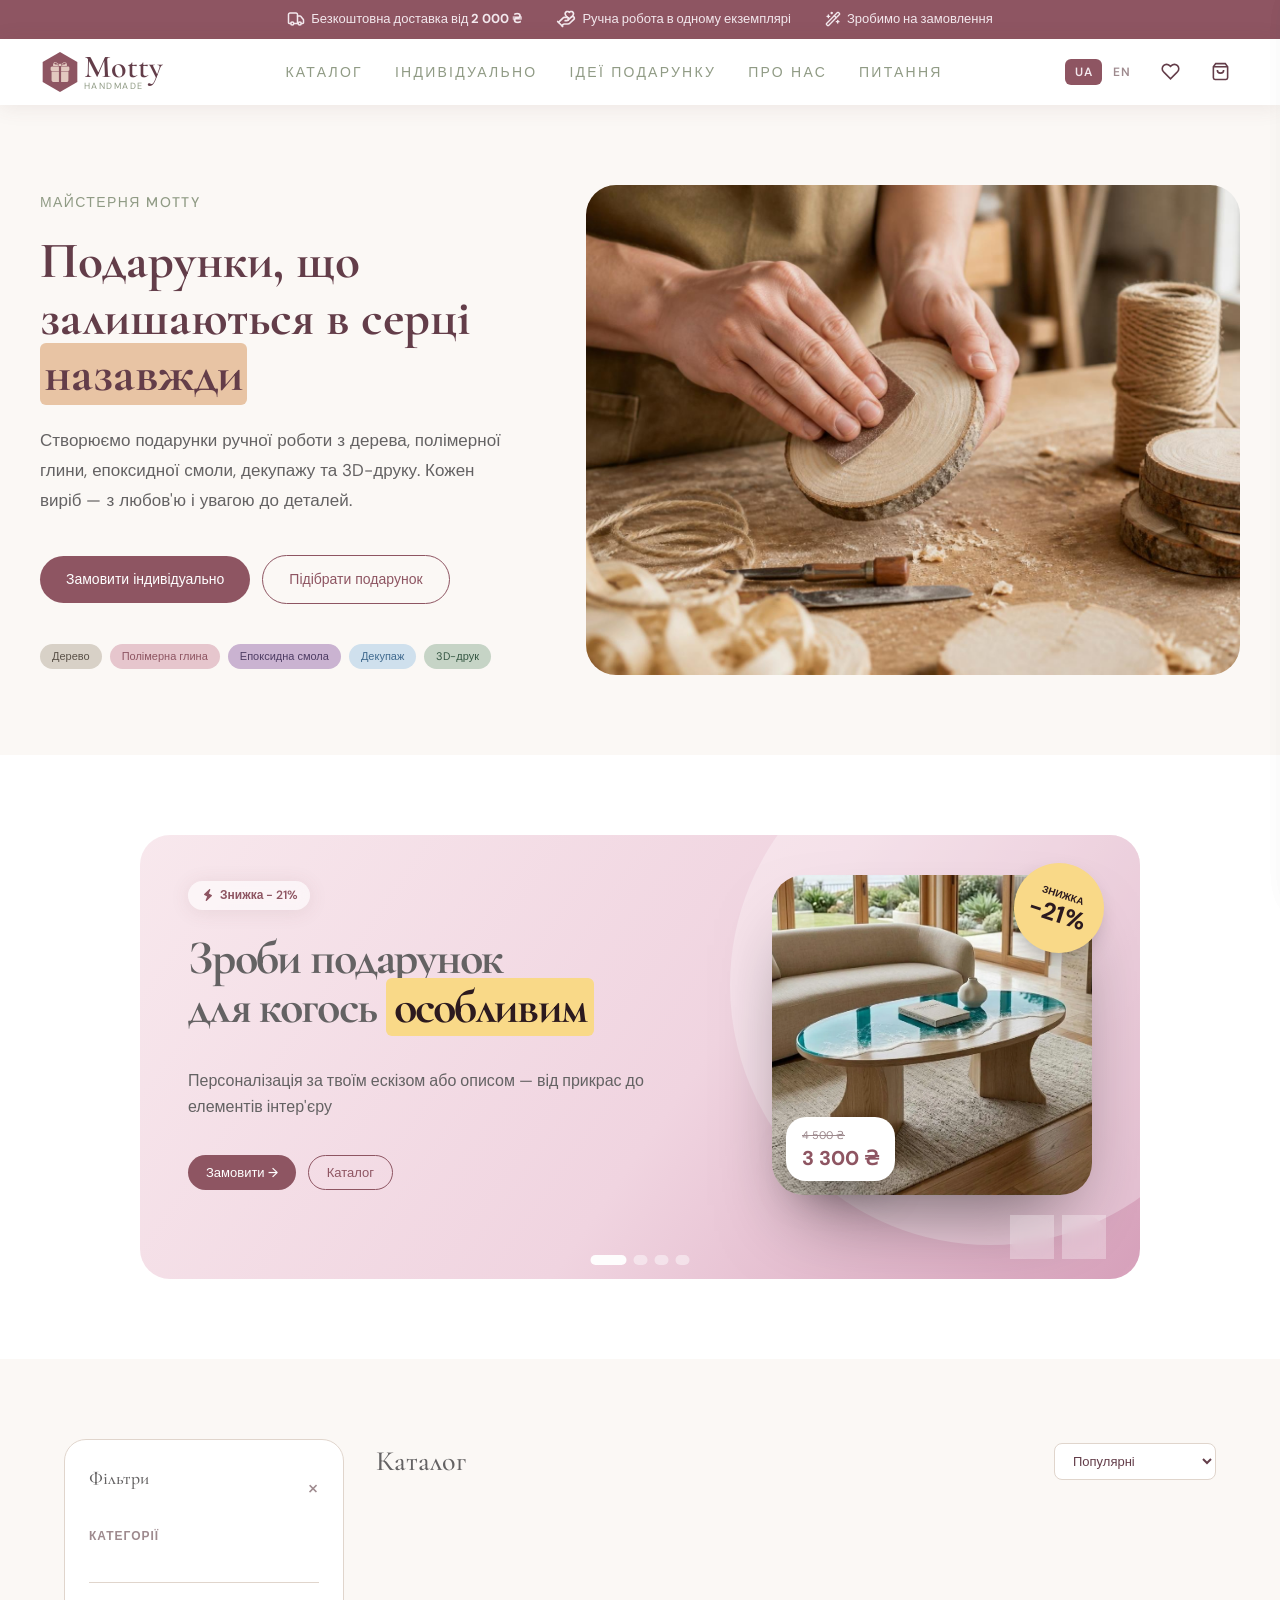
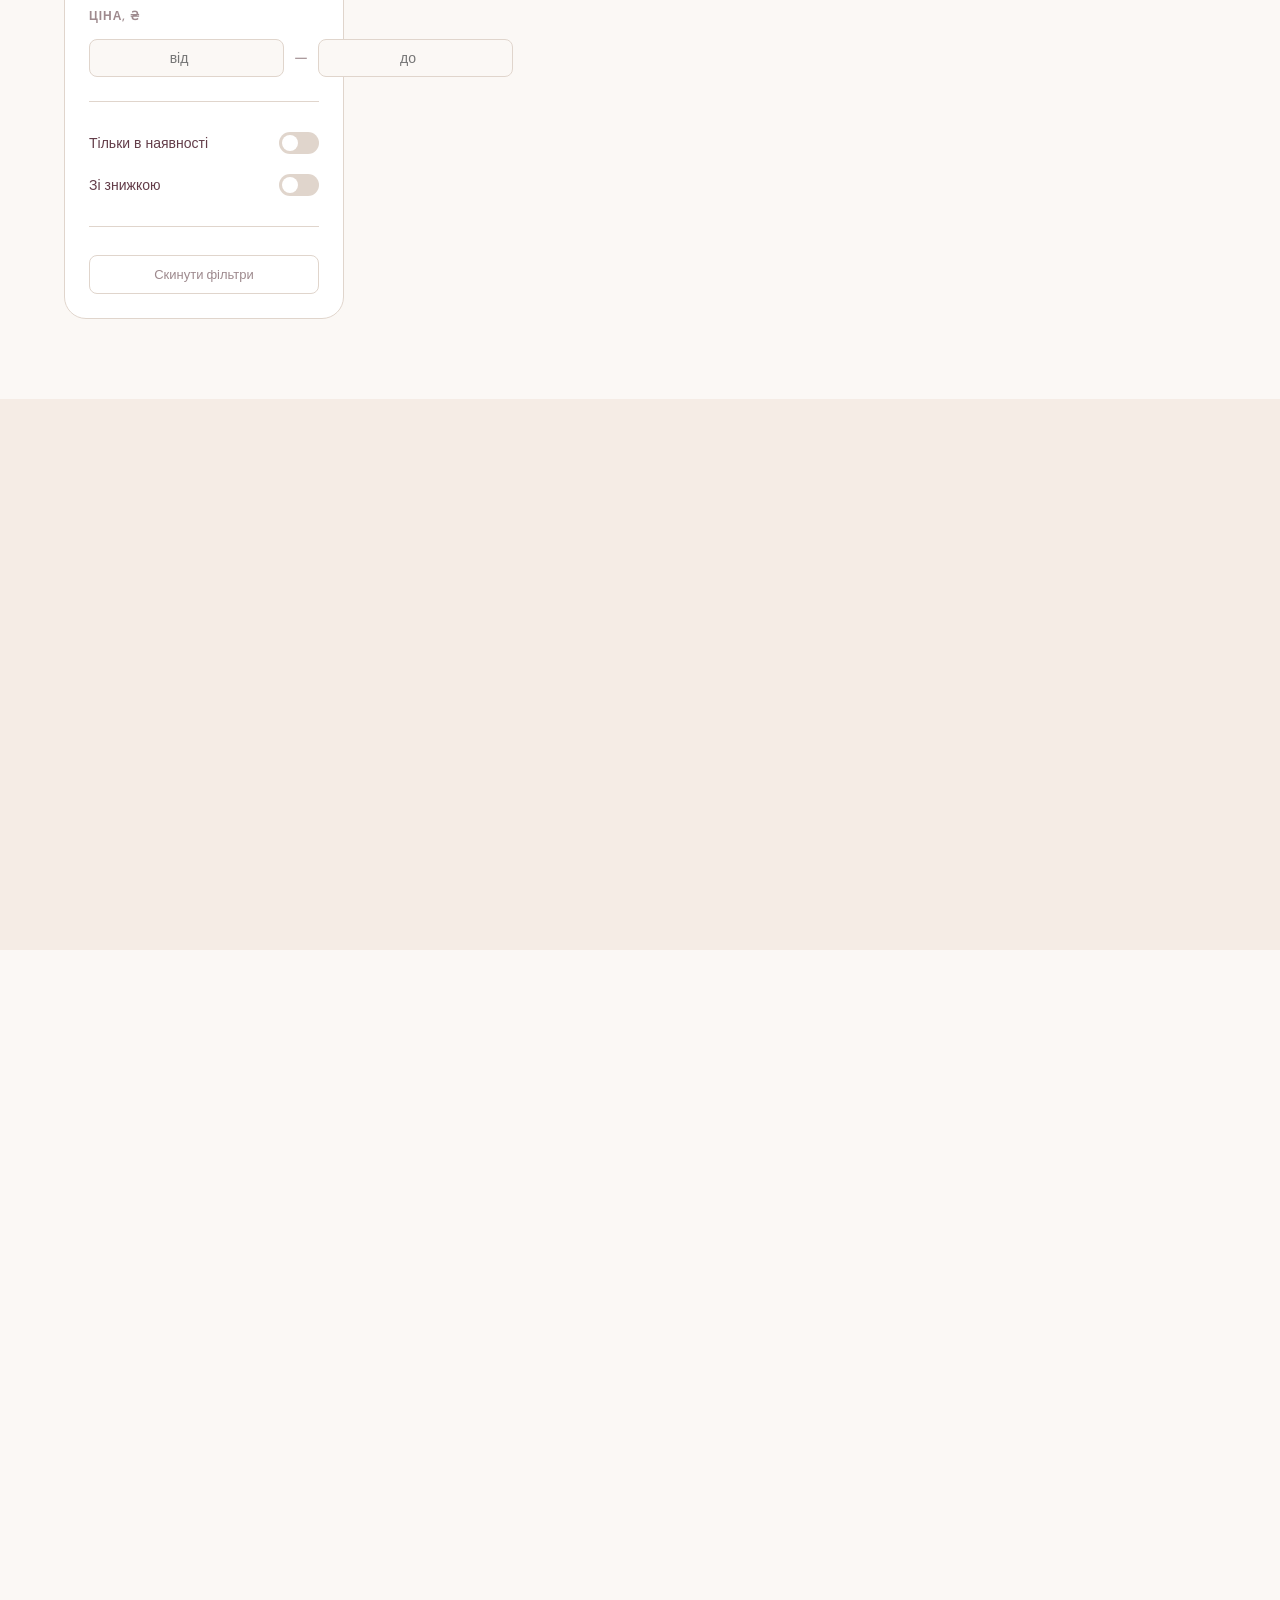
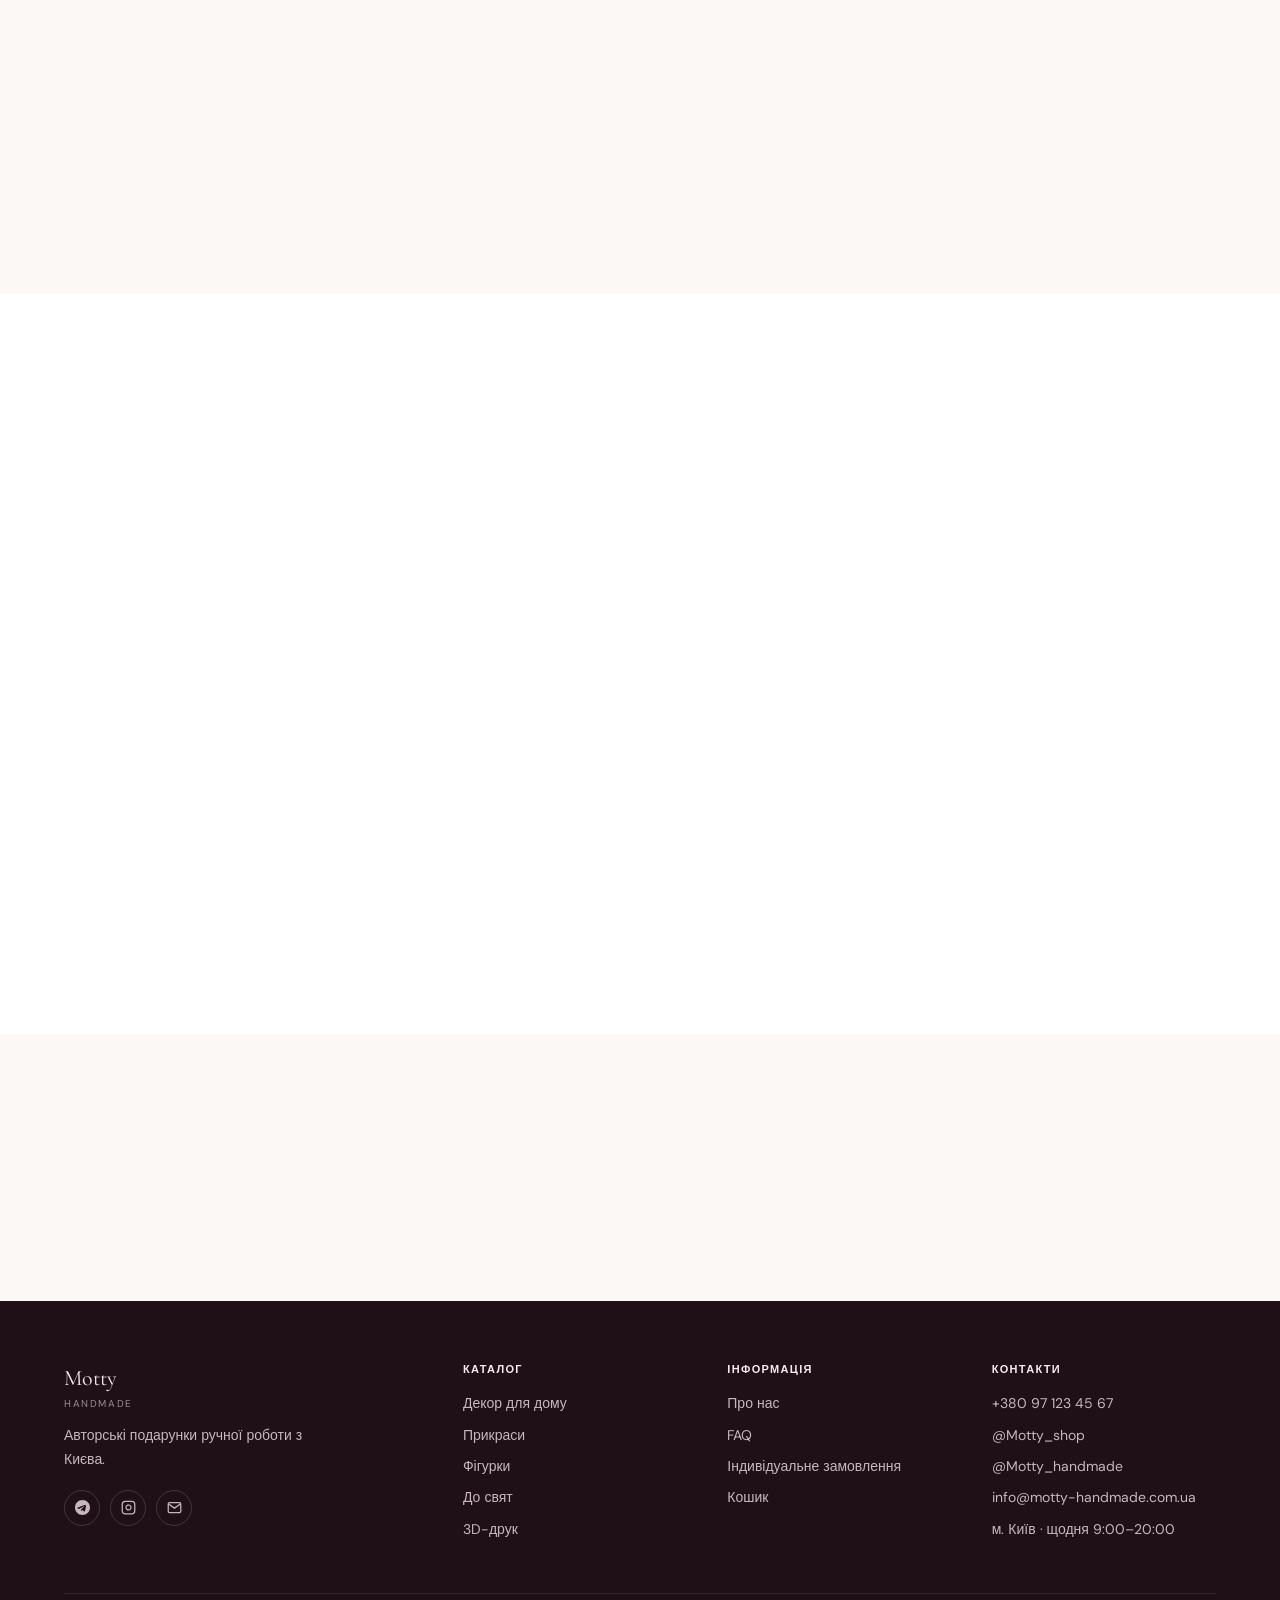
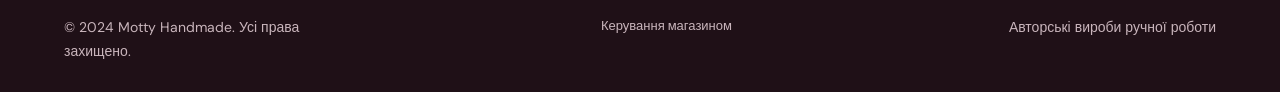
==== commit 23fbc8bc: "finish fixing slider section" ====
--- a/index.html
+++ b/index.html
@@ -137,10 +137,10 @@
                 <use href="./assets/symbol-defs.svg#icon-flash"></use>
               </svg>
               Знижка − 21%</span>
-              <h2>Зроби подарунок <mark>особливим</mark></h2>
+              <h2>Зроби подарунок <br>для когось <mark>особливим</mark></h2>
               <p>Персоналізація за твоїм ескізом або описом — від прикрас до елементів інтер'єру</p>
             <div class="slide-btns">
-              <button class="slide-btn btn-1" onclick="Catalog.openCartDrawer()">Купити зараз →</button>
+              <button class="slide-btn btn-1" onclick="document.getElementById('order-quiz').scrollIntoView({behavior:'smooth'})">Замовити →</button>
               <button class="slide-btn slide-btn-outline-1" onclick="document.getElementById('catalog').scrollIntoView({behavior:'smooth'})">Каталог</button>
             </div>
           </div>
@@ -148,78 +148,111 @@
             <img src="./assets/slider/epoxy-table.webp" alt="Epoxy table"/>
             <span class="sticker">
               <small>знижка</small>
-              <b style="font-size:18px;font-weight:700;color:var(--acc)">−21%</b>
+              <b>−21%</b>
             </span>
             <span class="price-tag">
-              <s>1 400 ₴</s>
-              <b>1 100 ₴</b>
+              <s>4 500 ₴</s>
+              <b>3 300 ₴</b>
             </span>
           </div>
         </div>
       </div>
 
       <div class="slide grad2">
-        <div style="display:grid;grid-template-columns:1fr 1fr;align-items:center;padding:40px 48px;gap:24px">
+        <div class="slide-container">
           <div>
-            <div style="display:inline-flex;align-items:center;gap:6px;background:rgba(255,255,255,.7);border-radius:50px;padding:5px 12px;font-size:12px;font-weight:600;color:#2a7a5a;margin-bottom:16px">
-              <svg width="12" height="12" fill="none" stroke="currentColor" stroke-width="2.5" viewBox="0 0 24 24"><polygon points="13 2 3 14 12 14 11 22 21 10 12 10 13 2"/></svg>
-              Знижка −16%
+            <span class="chip-top">
+              <svg class="chip-top-icon" width="16" height="16">
+                <use href="./assets/symbol-defs.svg#icon-flash"></use>
+              </svg>
+              Знижка − 16%</span>
+              <h2>Натуральні матеріали —<br><mark>вічна</mark> краса</h2>
+              <p>Дерево, смола, глина — матеріали, які живуть роками</p>
+            <div class="slide-btns">
+              <button class="slide-btn btn-2" onclick="document.getElementById('order-quiz').scrollIntoView({behavior:'smooth'})">Замовити →</button>
+              <button class="slide-btn slide-btn-outline-2" onclick="document.getElementById('catalog').scrollIntoView({behavior:'smooth'})">Каталог</button>
             </div>
-            <h2 style="font-family:var(--ff-serif);font-size:clamp(28px,4vw,46px);font-weight:500;line-height:1.1;margin-bottom:14px;color:#1a3a2a">Натуральні матеріали, <mark style="background:rgba(255,220,120,.6);border-radius:6px;padding:0 6px">вічна</mark> краса</h2>
-            <p style="font-size:14px;color:#3a5a4a;line-height:1.6;margin-bottom:24px">Дерево, смола, глина — матеріали, які живуть роками</p>
-            <div style="display:flex;gap:12px;flex-wrap:wrap">
-              <button class="btn btn-sm" style="background:#2a7a5a;color:#fff" onclick="Catalog.openCartDrawer()">Купити зараз →</button>
-              <button class="btn btn-sm" style="background:rgba(255,255,255,.7);color:#2a7a5a;border:1.5px solid #2a7a5a" onclick="document.getElementById('catalog').scrollIntoView({behavior:'smooth'})">Каталог</button>
+          </div>
+          <div class="slide-img">
+            <img src="./assets/slider/gift1.jpg" alt="Epoxy table"/>
+            <span class="sticker">
+              <small>знижка</small>
+              <b>−16%</b>
+            </span>
+            <span class="price-tag">
+              <s>800 ₴</s>
+              <b>650 ₴</b>
+            </span>
+          </div>
+        </div>
+      </div>
+
+      <div class="slide grad3">
+        <div class="slide-container">
+          <div>
+            <span class="chip-top">
+              <svg class="chip-top-icon" width="14" height="14">
+                <use href="./assets/symbol-defs.svg#icon-new-collection"></use>
+              </svg>
+              Нова колекція</span>
+              <h2>Фігурки з характером —<br><mark>унікально</mark> твоїм</h2>
+              <p>Кожна фігурка зроблена під характер і настрій людини</p>
+            <div class="slide-btns">
+              <button class="slide-btn btn-3" onclick="document.getElementById('order-quiz').scrollIntoView({behavior:'smooth'})">Замовити →</button>
+              <button class="slide-btn slide-btn-outline-3" onclick="document.getElementById('catalog').scrollIntoView({behavior:'smooth'})">Каталог</button>
             </div>
           </div>
-          <div style="text-align:right;position:relative">
-            <img src="[data-uri]" alt="Стіл з смоли" style="width:85%;max-width:280px;border-radius:16px;box-shadow:0 12px 40px rgba(42,122,90,.2);margin-left:auto">
-            <div style="position:absolute;top:16px;right:0;background:rgba(255,255,255,.95);border-radius:12px;padding:10px 14px;text-align:center;box-shadow:0 4px 16px rgba(0,0,0,.1)">
-              <div style="font-size:10px;font-weight:700;color:var(--mute);text-transform:uppercase">ЗНИЖКА</div>
-              <div style="font-size:18px;font-weight:700;color:#2a7a5a">−16%</div>
+          <div class="slide-img">
+            <img src="./assets/slider/unicorn.jpg" alt="Unicorn"/>
+            <span class="price-tag">
+              <p class="simple-price">Ціна</p>
+              <b>650 ₴</b>
+            </span>
+          </div>
+        </div>
+      </div>
+
+      <div class="slide grad5">
+        <div class="slide-container">
+          <div>
+            <span class="chip-top">
+              <svg class="chip-top-icon" width="14" height="14">
+                <use href="./assets/symbol-defs.svg#icon-new-collection"></use>
+              </svg>
+              Ексклюзив</span>
+              <h2>Оригінальні подарунки <br>на <mark>Хеловін</mark></h2>
+              <p>Містичні фігурки і декор ручної роботи</p>
+            <div class="slide-btns">
+              <button class="slide-btn btn-5" onclick="document.getElementById('order-quiz').scrollIntoView({behavior:'smooth'})">Замовити →</button>
+              <button class="slide-btn slide-btn-outline-5" onclick="document.getElementById('catalog').scrollIntoView({behavior:'smooth'})">Каталог</button>
             </div>
-            <div style="position:absolute;bottom:16px;left:10%;background:rgba(255,255,255,.95);border-radius:12px;padding:10px 14px;box-shadow:0 4px 16px rgba(0,0,0,.1)">
-              <div style="font-size:11px;color:var(--mute);text-decoration:line-through">22 000 ₴</div>
-              <div style="font-size:17px;font-weight:700;color:#2a7a5a">18 500 ₴</div>
-            </div>
-          </div>
-        </div>
-      </div>
-
-      <div class="slide grad3">
-        <div style="display:grid;grid-template-columns:1fr 1fr;align-items:center;padding:40px 48px;gap:24px">
-          <div>
-            <div style="display:inline-flex;align-items:center;gap:6px;background:rgba(255,255,255,.7);border-radius:50px;padding:5px 12px;font-size:12px;font-weight:600;color:#5a3a9a;margin-bottom:16px">
-              <svg width="12" height="12" fill="none" stroke="currentColor" stroke-width="2.5" viewBox="0 0 24 24"><path d="M12 22s8-4 8-10V5l-8-3-8 3v7c0 6 8 10 8 10z"/></svg>
-              Нова колекція
-            </div>
-            <h2 style="font-family:var(--ff-serif);font-size:clamp(28px,4vw,46px);font-weight:500;line-height:1.1;margin-bottom:14px;color:#2a1a4a">Фігурки з характером — <mark style="background:rgba(200,160,255,.5);border-radius:6px;padding:0 6px">унікально</mark> твої</h2>
-            <p style="font-size:14px;color:#4a3a6a;line-height:1.6;margin-bottom:24px">Кожна фігурка ліпиться під характер і настрій людини</p>
-            <div style="display:flex;gap:12px;flex-wrap:wrap">
-              <button class="btn btn-sm" style="background:#5a3a9a;color:#fff" onclick="document.getElementById('catalog').scrollIntoView({behavior:'smooth'});Catalog.setCat('figures')">Купити зараз →</button>
-              <button class="btn btn-sm" style="background:rgba(255,255,255,.7);color:#5a3a9a;border:1.5px solid #5a3a9a" onclick="document.getElementById('catalog').scrollIntoView({behavior:'smooth'})">Каталог</button>
-            </div>
-          </div>
-          <div style="text-align:right;position:relative">
-            <img src="[data-uri]" alt="Єдиноріг" style="width:85%;max-width:280px;border-radius:16px;box-shadow:0 12px 40px rgba(90,58,154,.2);margin-left:auto">
-            <div style="position:absolute;top:16px;right:0;background:rgba(255,255,255,.95);border-radius:12px;padding:10px 14px;text-align:center;box-shadow:0 4px 16px rgba(0,0,0,.1)">
-              <div style="font-size:10px;font-weight:700;color:var(--mute);text-transform:uppercase">ЦІНА</div>
-              <div style="font-size:18px;font-weight:700;color:#5a3a9a">780 ₴</div>
-            </div>
-          </div>
-        </div>
-      </div>
-
+          </div>
+          <div class="slide-img">
+            <img src="./assets/slider/hellowen-1.jpg" alt="Hellowen"/>
+            <span class="price-tag">
+              <p class="simple-price">Ціна</p>
+              <b>850 ₴</b>
+            </span>
+          </div>
+        </div>
+      </div>
       <!-- Controls -->
-      <button onclick="hSlide(-1)" style="position:absolute;left:14px;top:50%;transform:translateY(-50%);width:40px;height:40px;border-radius:50%;background:rgba(255,255,255,.9);border:none;cursor:pointer;display:flex;align-items:center;justify-content:center;box-shadow:0 2px 8px rgba(0,0,0,.12);z-index:5">
-        <svg width="16" height="16" fill="none" stroke="currentColor" stroke-width="2" viewBox="0 0 24 24"><path d="m15 18-6-6 6-6"/></svg>
-      </button>
-      <button onclick="hSlide(1)" style="position:absolute;right:14px;top:50%;transform:translateY(-50%);width:40px;height:40px;border-radius:50%;background:rgba(255,255,255,.9);border:none;cursor:pointer;display:flex;align-items:center;justify-content:center;box-shadow:0 2px 8px rgba(0,0,0,.12);z-index:5">
-        <svg width="16" height="16" fill="none" stroke="currentColor" stroke-width="2" viewBox="0 0 24 24"><path d="m9 18 6-6-6-6"/></svg>
-      </button>
+       <div class="s-arrows">
+        <button onclick="hSlide(-1)" aria-label="Попередній">
+          <svg class="s-arrow-icon" width="16" height="16">
+            <use href="./assets/symbol-defs.svg#icon-arrow_back"></use>
+          </svg>
+        </button>
+        <button onclick="hSlide(1)" aria-label="Наступний">
+          <svg class="s-arrow-icon" width="16" height="16">
+            <use href="./assets/symbol-defs.svg#icon-arrow_forward"></use>
+          </svg>
+        </button>
+       </div>
       <!-- Dots -->
-      <div id="hSliderDots" style="position:absolute;bottom:14px;left:50%;transform:translateX(-50%);display:flex;gap:7px;z-index:5">
+      <div id="hSliderDots" class="h-dots">
         <div class="h-dot h-dot-a"></div>
+        <div class="h-dot"></div>
         <div class="h-dot"></div>
         <div class="h-dot"></div>
       </div>
@@ -688,6 +721,7 @@
 <script src="js/i18n.js"></script>
 <script src="js/store.js"></script>
 <script src="js/catalog.js"></script>
+<script src="js/slider.js"></script>
 <script>
 
 // ── Mobile menu ──
@@ -932,23 +966,6 @@
 }
 
 // ── HERO SLIDER ──
-(function(){
-  var slides = document.querySelectorAll('.slide');
-  var dots   = document.querySelectorAll('.h-dot');
-  var cur = 0, timer;
-  function go(n){
-    slides[cur].classList.remove('on');
-    dots[cur].classList.remove('h-dot-a');
-    cur = (n + slides.length) % slides.length;
-    slides[cur].classList.add('on');
-    dots[cur].classList.add('h-dot-a');
-  }
-  window.hSlide = function(d){ go(cur+d); resetTimer(); };
-  dots.forEach(function(d,i){ d.addEventListener('click', function(){ go(i); resetTimer(); }); });
-  function resetTimer(){ clearInterval(timer); timer = setInterval(function(){ go(cur+1); }, 5000); }
-  resetTimer();
-})();
-
 // ── NEW PRODUCTS SLIDER (from admin) ──
 (function(){
   function getNewProds(){
@@ -1002,4 +1019,4 @@
 
 </script>
 </body>
-</html>+</html>
--- a/css/base.css
+++ b/css/base.css
@@ -20,12 +20,12 @@
   --warn:      #C47A2A;
   --sun:       #f9d988;
   --sun-ink:   #2c1a1f;
-  --grad1: linear-gradient(125deg, #f8e8ed 0%, #f0d4e0 55%, #e3b3ca 100%);
-  --grad2: linear-gradient(125deg, #d8e0d8 0%, #c3d3c3 55%, #a1ab97 100%);
-  --grad3: linear-gradient(125deg, #e4d9e8 0%, #c8abd1 55%, #cfaeda 100%);
+  --grad1: linear-gradient(125deg, #f8e8ed 0%, #f0d4e0 55%, #d7a1bb 100%);
+  --grad2: linear-gradient(125deg, #eef5ee 0%, #c3d3c3 55%, #a1ab97 100%);
+  --grad3: linear-gradient(125deg, #f5eef8 0%, #dbbee5 55%, #cfaeda 100%);
   --grad4: linear-gradient(125deg, #d8eaf7 0%, #c5ddef 55%, #a9cae3 100%);
   --grad5: linear-gradient(125deg, #fce3c8 0%, #e3bd99 55%, #d4a16f 100%);
-  --r:         12px;
+  --r:         22px;
   --r-sm:      8px;
   --shadow:    0 2px 20px rgba(110,65,70,.10);
   --shadow-lg: 0 20px 60px rgba(110,65,70,.18);
--- a/css/shop.css
+++ b/css/shop.css
@@ -1,7 +1,7 @@
 /* ═══ SHOP CSS ═══ */
 
 /* ── Hero About ── */
-.hero-about{background:var(--bg);padding:80px 0}
+.hero-about{background:var(--bg);padding:80px 0;position: relative;}
 .hero-wrap{
   max-width:var(--max-w);
   margin:0 auto;
@@ -10,7 +10,7 @@
   gap:72px;
 }
 .hero-images{
-  border-radius:var(--r);
+  border-radius:30px;
   overflow:hidden;
   position:relative;
   flex:1.25 1 58%;
@@ -21,7 +21,7 @@
   width:100%;
   aspect-ratio:4 / 3;
 }
-.hero-img-sm{border-radius:var(--r);overflow:hidden}
+.hero-img-sm{border-radius:30px;overflow:hidden}
 .hero-img-main img,.hero-img-sm img{width:100%;height:100%;object-fit:cover}
 
 /* Crossfade */
@@ -50,29 +50,42 @@
 .slide{display:none;position: relative;}
 .on{display:block}
 .slide-container{position:relative;display:flex;align-items:center;justify-content:space-between;gap:52px;padding:40px 48px 84px;}
-.slide-container::after{content:"";position:absolute;right:-120px;top:-100px;width:520px;height:520px;border-radius:50%;z-index: 0;background:rgba(255,255,255,.3)}
+.slide-container::after{content:"";position:absolute;right:-110px;top:-110px;width:520px;height:520px;border-radius:50%;z-index: 0;background:rgba(255,255,255,.3)}
 .grad1{background:var(--grad1)}
 .grad2{background:var(--grad2)}
 .grad3{background:var(--grad3)}
 .grad4{background:var(--grad4)}
 .grad5{background:var(--grad5)}
-.h-dot{width:24px;height:5px;border-radius:3px;background:rgba(255,255,255,.45);transition:.35s;cursor:pointer}
+.h-dots{position:absolute;bottom:14px;left:50%;transform:translateX(-50%);display:flex;gap:7px;z-index:5}
+.h-dot{width:14px;height:10px;border-radius:10px;background:rgba(255,255,255,.45);transition:.35s;cursor:pointer}
 .h-dot-a{background:rgba(255,255,255,.95);width:36px}
 .chip-top{display: inline-flex;align-items: center;gap:4px;padding:5px 12px;border-radius: 100px;background: rgba(255, 255, 255, .6);backdrop-filter: blur(6px);color:var(--acc);font-size: 12px;font-weight:600; margin-bottom: 24px;box-shadow:var(--shadow);}
 .chip-top-icon{fill:var(--acc)}
-.slide-container h2{color:var(--ink);font-family:var(--ff-serif);font-weight: 700;letter-spacing: -.035em;line-height: 1.02;font-size: clamp(32px, 4vw, 50px);margin-bottom: 36px;text-wrap: balance;}
-.slide-container mark{background: var(--sun);color: var(--sun-ink);padding:0 4px;border-radius:6px}
+.slide-container h2{color:var(--ink);font-family:var(--ff-serif);font-weight: 700;letter-spacing: -.035em;line-height: 1.02;font-size: clamp(32px, 4vw, 48px);margin-bottom: 36px;text-wrap: balance;}
+.slide-container mark{background: var(--sun);color: var(--sun-ink);border-radius:6px;padding:0 8px}
 .slide-btns{display:flex;gap:12px;flex-wrap:wrap;margin-top:36px}
 .slide-btn{display:inline-flex;align-items:center;gap:8px;padding:8px 18px;border-radius:50px;font-size:13px;font-weight:500;transition:.22s var(--ease);white-space:nowrap;cursor:pointer;border:none}
 .btn-1{background:var(--acc);color:#fff}
-.btn-2{}
-.btn-3{}
-.btn-4{}
-.btn-5{}
-.btn-1:hover{background:var(--acc-l);transform:translateY(-1px)}
+.btn-2{background:#507761;color:#fff}
+.btn-3{background:#685582;color:#fff}
+.btn-4{background:#406a8f;color:#fff}
+.btn-5{background:var(--warn);color:#fff}
+.btn-1:hover{transform:translateY(-2px);box-shadow:var(--shadow);}
+.btn-2:hover{transform:translateY(-2px);box-shadow:var(--shadow);}
+.btn-3:hover{transform:translateY(-2px);box-shadow:var(--shadow);}
+.btn-4:hover{transform:translateY(-2px);box-shadow:var(--shadow);}
+.btn-5:hover{transform:translateY(-2px);box-shadow:var(--shadow);}
 .slide-btn-outline-1{background:transparent;color:var(--acc);border:1.5px solid var(--acc)}
+.slide-btn-outline-2{background:transparent;color:#507761;border:1.5px solid #507761}
+.slide-btn-outline-3{background:transparent;color:#685582;border:1.5px solid #685582}
+.slide-btn-outline-4{background:transparent;color:#406a8f;border:1.5px solid #406a8f}
+.slide-btn-outline-5{background:transparent;color:var(--warn);border:1.5px solid var(--warn)}
 .slide-btn-outline-1:hover{background:var(--acc);color:#fff}
-.slide-img{position:relative;width: min(100%, 350px);aspect-ratio: 1;border-radius:32px;overflow:visible;z-index: 1;}
+.slide-btn-outline-2:hover{background:#507761;color:#fff}
+.slide-btn-outline-3:hover{background:#685582;color:#fff}
+.slide-btn-outline-4:hover{background:#406a8f;color:#fff}
+.slide-btn-outline-5:hover{background:var(--warn);color:#fff}
+.slide-img{position:relative;flex:0 0 320px;width:320px;height:320px;aspect-ratio:1;border-radius:32px;overflow:visible;z-index:1;}
 .slide-img img{width:100%;height:100%;object-fit:cover;box-shadow:0 40px 80px -30px rgba(0,0,0,.55);transition:transform .6s;border-radius: 32px;overflow: hidden;}
 .slide-img:hover img{transform: scale(1.02);cursor: pointer;}
 .slide-img .price-tag{
@@ -94,6 +107,7 @@
   .slide-img .price-tag s{font-size:11px;color:var(--mute);
     text-decoration:line-through} 
   .slide-img .price-tag b{font-size:20px;font-weight:800;color:var(--acc)}
+  .simple-price{font-size:11px;color:var(--mute)}
   .sticker{
     position: absolute;
     right: -12px;
@@ -112,10 +126,24 @@
     line-height: 1.05;
 }
 .sticker small{font-size:10px;font-weight:700;text-transform:uppercase}
-.sticker b{font-size:24px;font-weight:800}   
+
+.sticker b{font-size:24px;font-weight:800} 
+.s-arrows{position: absolute;right:34px;bottom:20px;display:flex;gap:8px;z-index:3} 
+.s-arrows button{
+    width: 44px;
+    height: 44px;
+    border-radius: 50%;
+    background: rgba(255, 255, 255, .3);
+    display: grid;
+    place-items: center;
+    backdrop-filter: blur(6px);
+    transition: background .2s;} 
+.s-arrows button:hover{background:rgba(255,255,255,.5)}    
+.s-arrow-icon{fill:var(--ink)}    
 @media(max-width:640px){
-  #hero-slider .slider-wraps>div>div{grid-template-columns:1fr!important;padding:28px 20px!important}
-  #hero-slider img{max-width:200px!important;margin:0 auto!important}
+  #hero-slider .slide-container{flex-direction:column;gap:24px;padding:28px 20px 84px!important}
+  #hero-slider .slide-img{flex:0 0 200px;width:200px;height:200px}
+  #hero-slider .slide-img img{max-width:none!important;margin:0!important}
   #hero-slider [style*="position:absolute;top:16px"]{display:none}
   #hero-slider [style*="position:absolute;bottom:16px"]{display:none}
 }
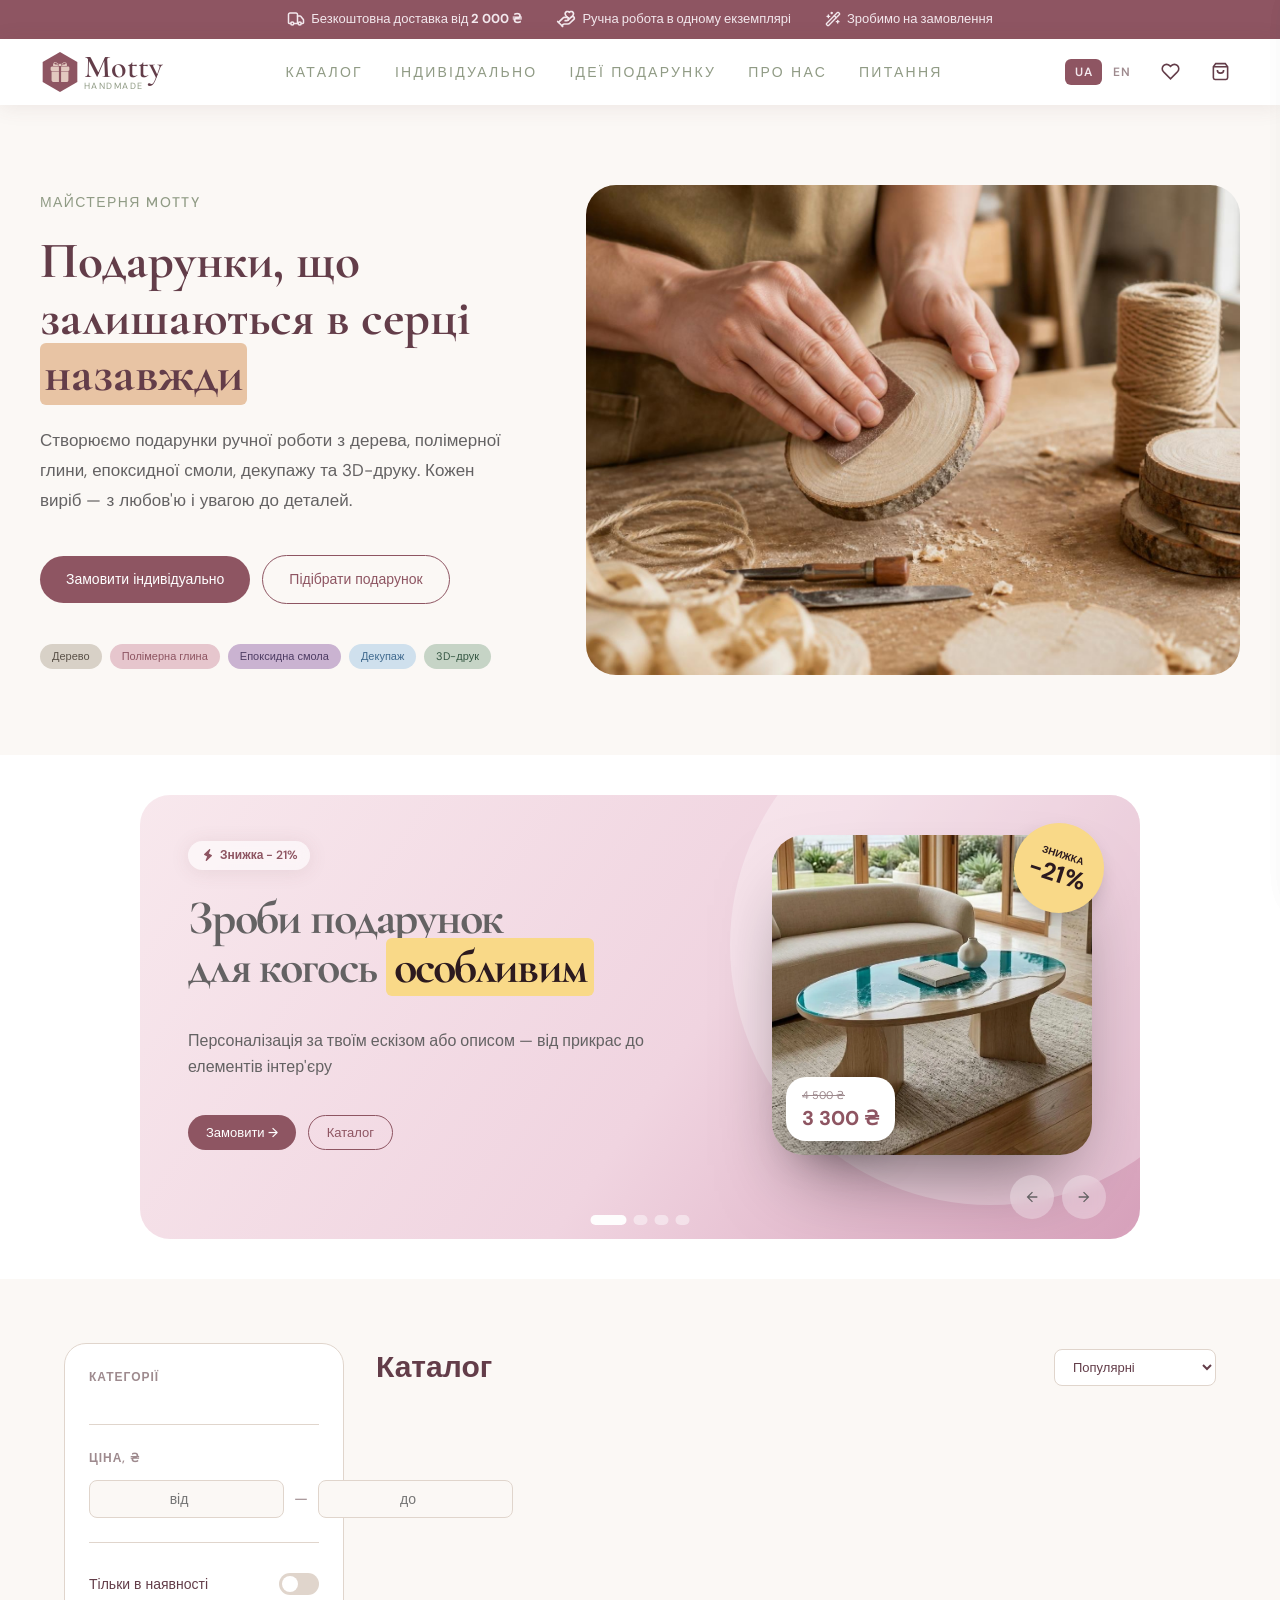
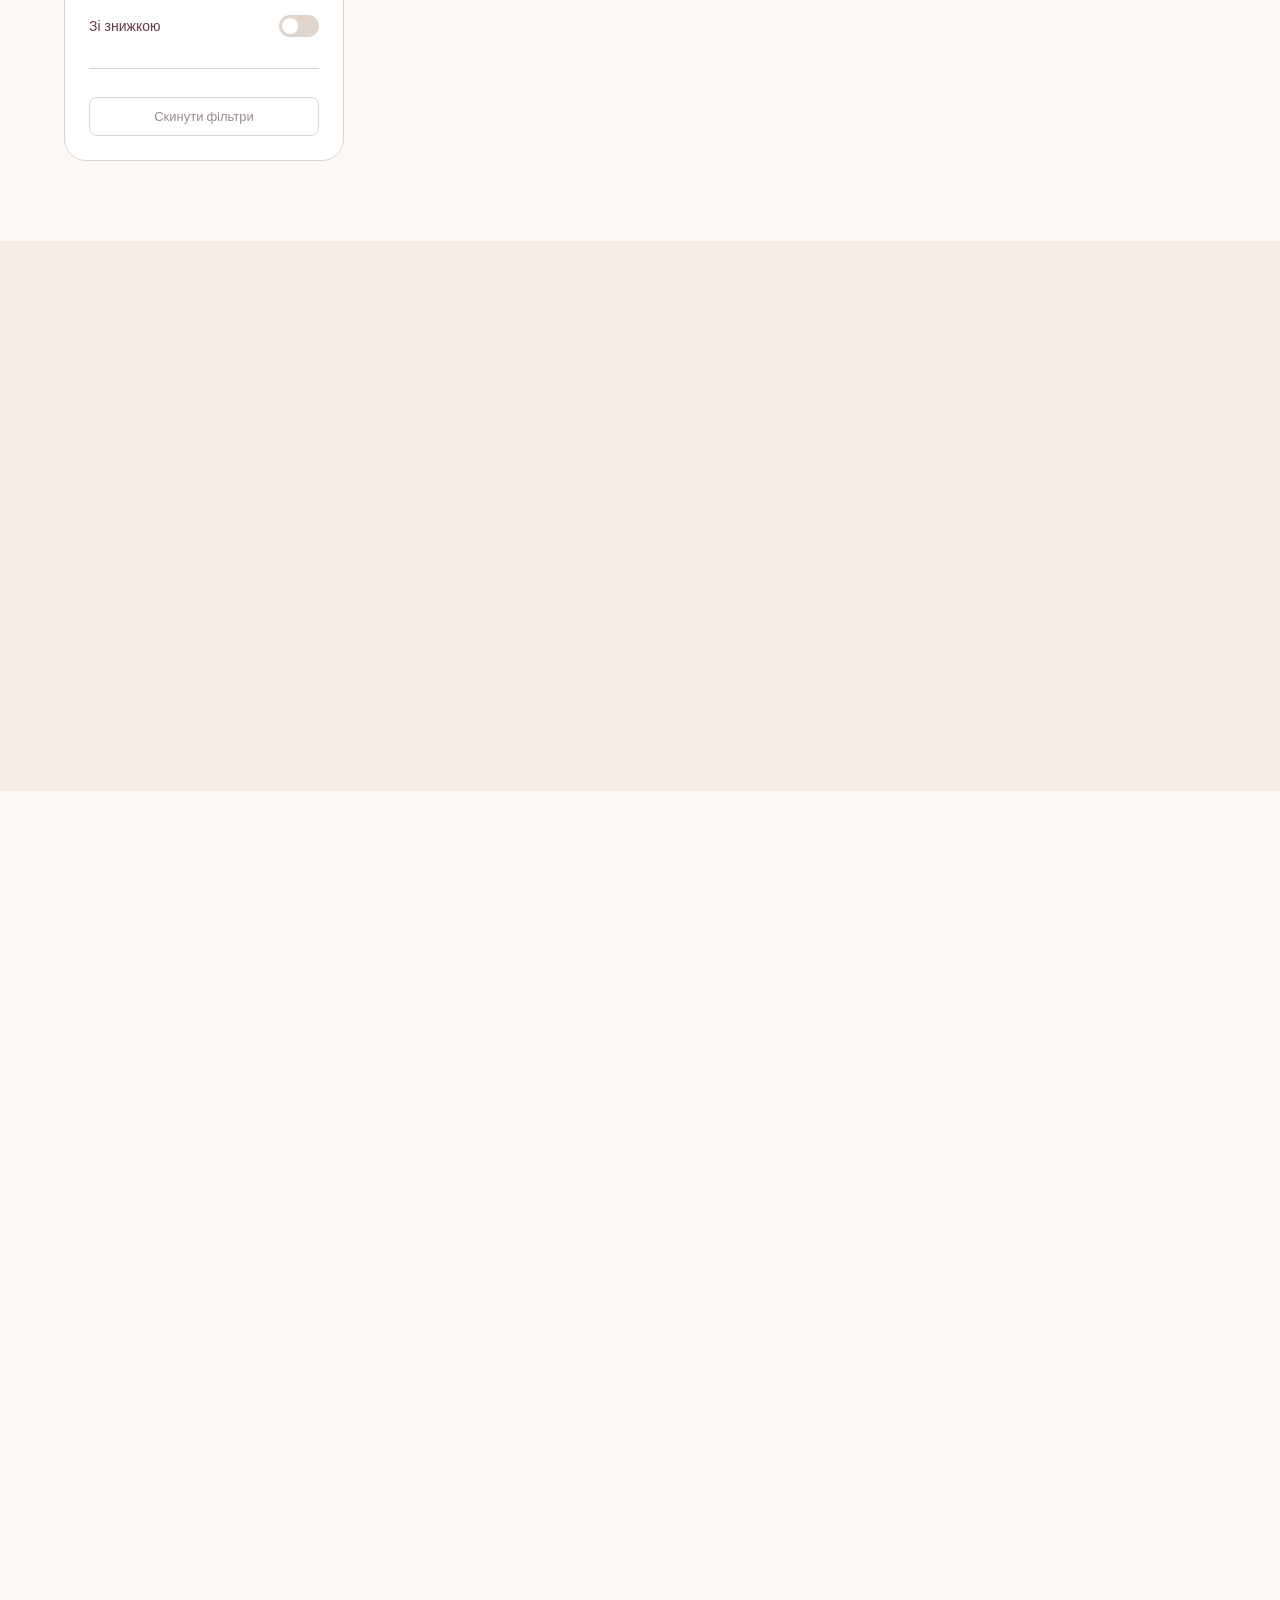
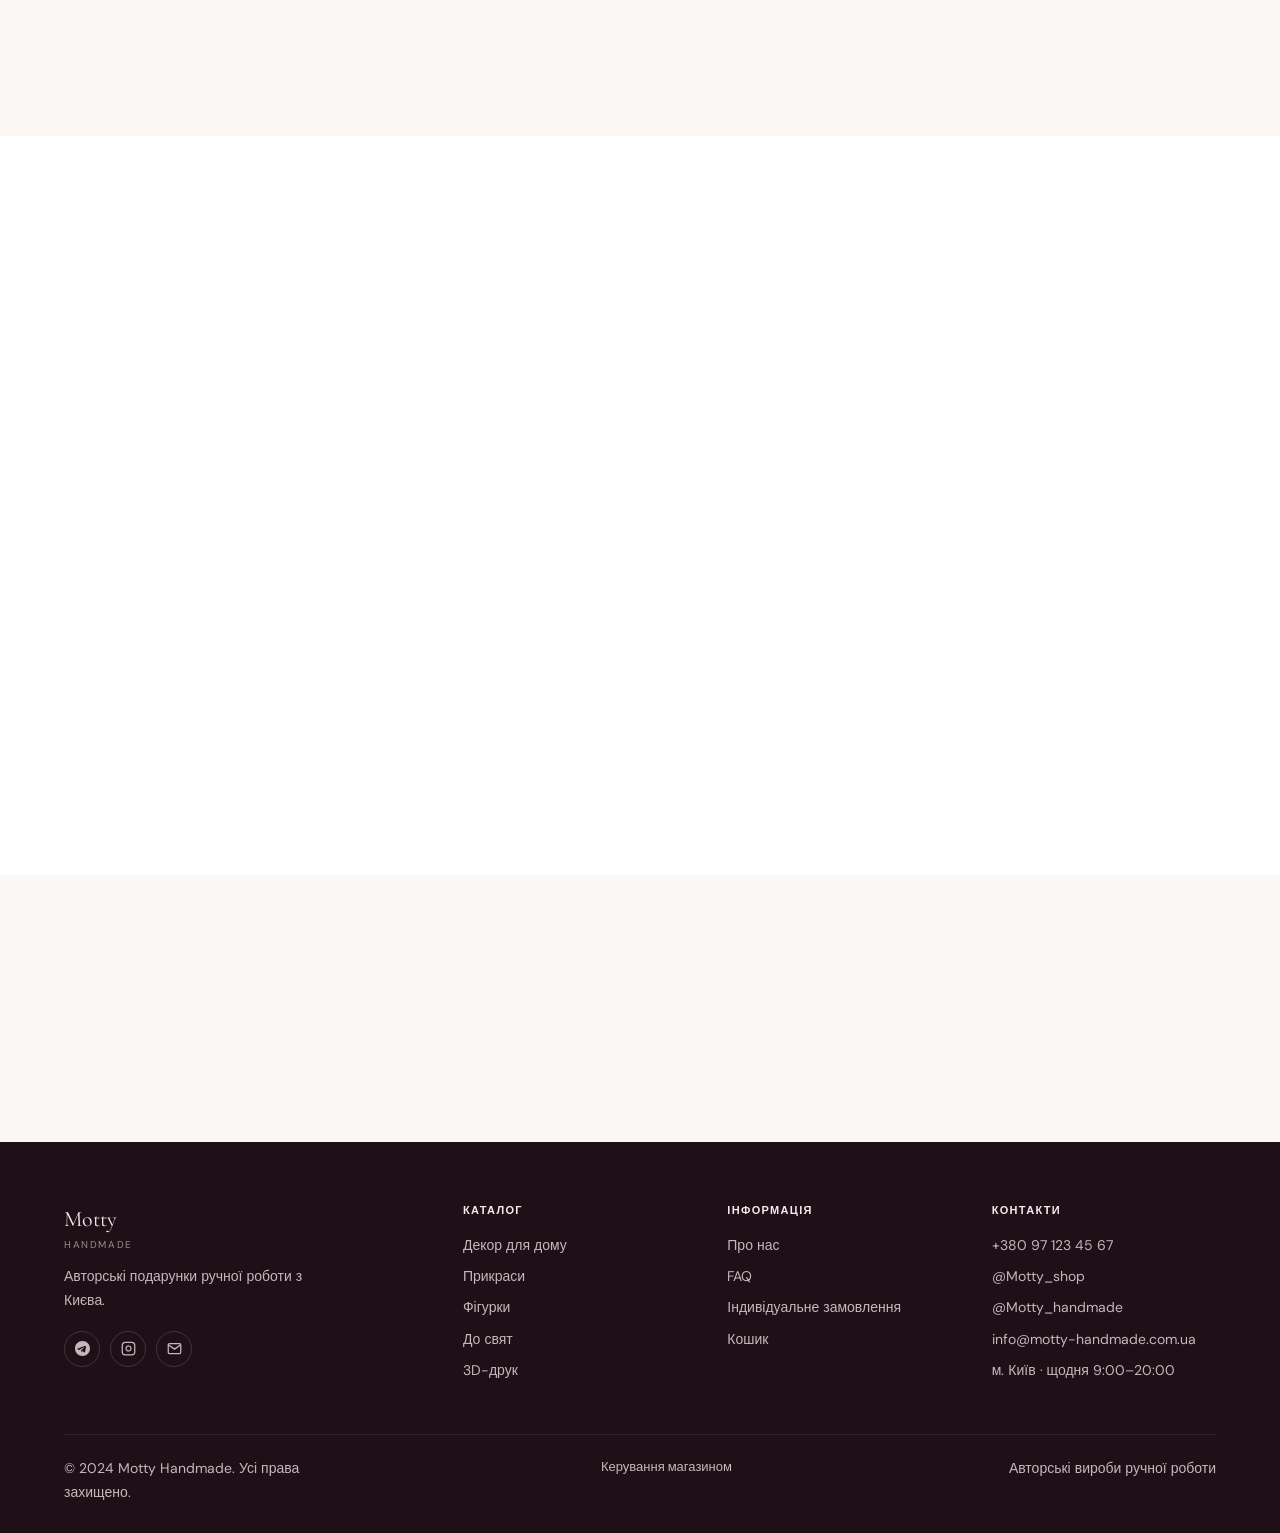
==== commit 78f9d281: "fixing mob catalog" ====
--- a/index.html
+++ b/index.html
@@ -275,25 +275,10 @@
 <!-- ═══ CATALOG ═══ -->
 <section class="catalog-section" id="catalog">
   <div class="wrap">
-    <!-- Mobile filter btn -->
-    <div style="display:flex;align-items:center;justify-content:space-between;margin-bottom:16px">
-      <button class="filter-toggle-btn" onclick="Catalog.openMobileFilter()">
-        <svg width="16" height="16" fill="none" stroke="currentColor" stroke-width="2" viewBox="0 0 24 24"><line x1="4" y1="6" x2="20" y2="6"/><line x1="8" y1="12" x2="16" y2="12"/><line x1="11" y1="18" x2="13" y2="18"/></svg>
-        Фільтри
-      </button>
-      <select class="sort-select" onchange="Catalog.setSort(this.value)" style="display:none" id="mobileSortSelect">
-        <option value="pop" data-i18n="sort_pop">Популярні</option>
-        <option value="new" data-i18n="sort_new">Новинки</option>
-        <option value="asc" data-i18n="sort_asc">Від дешевих</option>
-        <option value="desc" data-i18n="sort_desc">Від дорогих</option>
-        <option value="sale" data-i18n="sort_sale">Найбільша знижка</option>
-      </select>
-    </div>
-
     <div class="catalog-layout">
       <!-- Sidebar -->
       <aside class="catalog-sidebar" id="catalogSidebar">
-        <div style="display:flex;align-items:center;justify-content:space-between;margin-bottom:16px">
+        <div class="mob-filter-btn">
           <div class="sidebar-title">Фільтри</div>
           <button onclick="Catalog.closeMobileFilter()" style="background:none;border:none;color:var(--mute);font-size:22px;cursor:pointer;display:none" class="mobile-sidebar-close">×</button>
         </div>
@@ -325,13 +310,26 @@
 
         <button class="sidebar-reset" onclick="Catalog.resetFilters()" data-i18n="reset_filters">Скинути фільтри</button>
       </aside>
-
       <!-- Main -->
       <div class="catalog-main">
         <div class="catalog-toolbar">
-          <div style="display:flex;align-items:baseline;gap:8px;flex-wrap:wrap">
-            <h2 id="catalogTitle" style="font-family:var(--ff-serif);font-size:28px;font-weight:500">Каталог</h2>
-            <span id="catalogCount" style="font-size:14px;color:var(--mute)"></span>
+          <div class="cat-title-wrap">
+            <h2 id="catalogTitle">Каталог</h2>
+            <small id="catalogCount"></small>
+          </div>
+          <!-- Mobile filter btn -->
+          <div class="catalog-mobile-controls">
+            <button class="filter-toggle-btn" onclick="Catalog.openMobileFilter()">
+              <svg width="16" height="16" fill="none" stroke="currentColor" stroke-width="2" viewBox="0 0 24 24"><line x1="4" y1="6" x2="20" y2="6"/><line x1="8" y1="12" x2="16" y2="12"/><line x1="11" y1="18" x2="13" y2="18"/></svg>
+              Фільтри
+            </button>
+            <select class="sort-select" onchange="Catalog.setSort(this.value)" id="mobileSortSelect">
+              <option value="pop" data-i18n="sort_pop">Популярні</option>
+              <option value="new" data-i18n="sort_new">Новинки</option>
+              <option value="asc" data-i18n="sort_asc">Від дешевих</option>
+              <option value="desc" data-i18n="sort_desc">Від дорогих</option>
+              <option value="sale" data-i18n="sort_sale">Найбільша знижка</option>
+            </select>
           </div>
           <select class="sort-select" onchange="Catalog.setSort(this.value)" id="desktopSortSelect">
             <option value="pop" data-i18n="sort_pop">Популярні</option>
--- a/css/shop.css
+++ b/css/shop.css
@@ -44,7 +44,7 @@
 .hero-cta{display:flex;align-items:center;gap:12px;margin: 40px 0}
 
 /* Hero Slider */
-.hero-slider{padding:80px 0;background:var(--surface)}
+.hero-slider{padding:40px 0;background:var(--surface)}
 .slider-wraps{max-width:1000px;margin:0 auto}
 .slider{position:relative;border-radius:30px;overflow:hidden;min-height:440px;isolation:isolate;display:grid}
 .slide{display:none;position: relative;}
@@ -63,7 +63,7 @@
 .chip-top-icon{fill:var(--acc)}
 .slide-container h2{color:var(--ink);font-family:var(--ff-serif);font-weight: 700;letter-spacing: -.035em;line-height: 1.02;font-size: clamp(32px, 4vw, 48px);margin-bottom: 36px;text-wrap: balance;}
 .slide-container mark{background: var(--sun);color: var(--sun-ink);border-radius:6px;padding:0 8px}
-.slide-btns{display:flex;gap:12px;flex-wrap:wrap;margin-top:36px}
+.slide-btns{display:flex;gap:12px;flex-wrap:wrap;margin-top:36px;z-index:3}
 .slide-btn{display:inline-flex;align-items:center;gap:8px;padding:8px 18px;border-radius:50px;font-size:13px;font-weight:500;transition:.22s var(--ease);white-space:nowrap;cursor:pointer;border:none}
 .btn-1{background:var(--acc);color:#fff}
 .btn-2{background:#507761;color:#fff}
@@ -141,8 +141,11 @@
 .s-arrows button:hover{background:rgba(255,255,255,.5)}    
 .s-arrow-icon{fill:var(--ink)}    
 @media(max-width:640px){
-  #hero-slider .slide-container{flex-direction:column;gap:24px;padding:28px 20px 84px!important}
-  #hero-slider .slide-img{flex:0 0 200px;width:200px;height:200px}
+  .slider-wraps{padding:0 16px}
+  .slide-container::after{width:420px;height:420px;top:-110px;right:-90px;}
+  .s-arrows{display:none}
+  #hero-slider .slide-container{flex-direction:column-reverse;gap:24px;padding:28px 20px 84px!important;}
+  #hero-slider .slide-img{flex:0 0 250px;width:250px;height:250px}
   #hero-slider .slide-img img{max-width:none!important;margin:0!important}
   #hero-slider [style*="position:absolute;top:16px"]{display:none}
   #hero-slider [style*="position:absolute;bottom:16px"]{display:none}
@@ -158,6 +161,7 @@
 .sidebar-section{margin-bottom:24px;padding-bottom:24px;border-bottom:1px solid var(--line)}
 .sidebar-section:last-child{border-bottom:none;margin-bottom:0;padding-bottom:0}
 .sidebar-section h4{font-size:12px;font-weight:600;text-transform:uppercase;letter-spacing:.08em;color:var(--mute);margin-bottom:12px}
+.mob-filter-btn{display:none}
 .cat-filter-item{display:flex;align-items:center;justify-content:space-between;padding:8px 10px;border-radius:var(--r-sm);cursor:pointer;transition:.2s;font-size:14px;color:var(--ink2)}
 .cat-filter-item:hover{background:var(--soft);color:var(--acc)}
 .cat-filter-item.active{background:var(--acc-soft);color:var(--acc);font-weight:500}
@@ -179,8 +183,10 @@
 
 /* Catalog main */
 .catalog-main{}
-.catalog-toolbar{display:flex;align-items:center;justify-content:space-between;margin-bottom:20px;flex-wrap:wrap;gap:12px}
-.catalog-toolbar h2{font-family:var(--ff-serif);font-size:28px;font-weight:500}
+.catalog-toolbar{display:flex;align-items:center;margin-bottom:14px}
+.cat-title-wrap{display:flex;align-items:baseline;gap:8px;margin-right: auto;}
+.catalog-mobile-controls{display:none;align-items:center;justify-content:space-between;gap:12px}
+.catalog-toolbar h2{font-size:clamp(22px, 2.4vw, 30px);font-weight:800;margin-right: auto;color:var(--ink2)}
 .catalog-count{font-size:14px;color:var(--mute);margin-left:10px}
 .sort-select{padding:8px 14px;border:1.5px solid var(--line);border-radius:var(--r-sm);font-size:13px;background:var(--surface);cursor:pointer;outline:none;color:var(--ink2);transition:.2s}
 .sort-select:focus{border-color:var(--acc)}
@@ -356,8 +362,11 @@
   .catalog-layout{grid-template-columns:1fr}
   .catalog-sidebar{display:none;position:fixed;inset:0;z-index:450;border-radius:0;overflow-y:auto;top:0;max-height:100vh}
   .catalog-sidebar.mobile-open{display:block}
+  .catalog-toolbar{display:grid;grid-template-columns:1fr;gap:12px}
+  .catalog-mobile-controls{display:flex;width:100%;margin-bottom:4px}
+  #desktopSortSelect{display:none}
   .filter-toggle-btn{display:flex}
-  .products-grid{grid-template-columns:repeat(2,1fr);gap:12px}
+  .products-grid{grid-template-columns:1fr;gap:16px}
   .modal-box{grid-template-columns:1fr}
   .modal-imgs .main-img{max-height:260px}
   .gift-picker-inner{grid-template-columns:1fr}
@@ -368,6 +377,7 @@
   .faq-grid{grid-template-columns:1fr}
 }
 @media(max-width:480px){
+  .lang-switcher{display: none;}
   .hero-about{padding:36px 16px}
   .hero-wrap{gap:24px}
   .hero-text h1{font-size:clamp(30px,9vw,38px)}
@@ -377,7 +387,10 @@
   .tech-tag{font-size:10px;padding:5px 10px}
 }
 @media(max-width:480px){
-  .products-grid{grid-template-columns:1fr 1fr;gap:10px}
+  .mob-filter-btn{display:flex;align-items:center;justify-content:space-between;margin-bottom:16px}
+  .catalog-mobile-controls{gap:8px}
+  .catalog-mobile-controls .sort-select{max-width:58%;padding:8px 10px}
+  .products-grid{grid-template-columns:1fr;gap:14px}
   .card-body{padding:10px 12px 14px}
   .quiz-results-grid{grid-template-columns:1fr}
   .hero-stats{gap:20px}
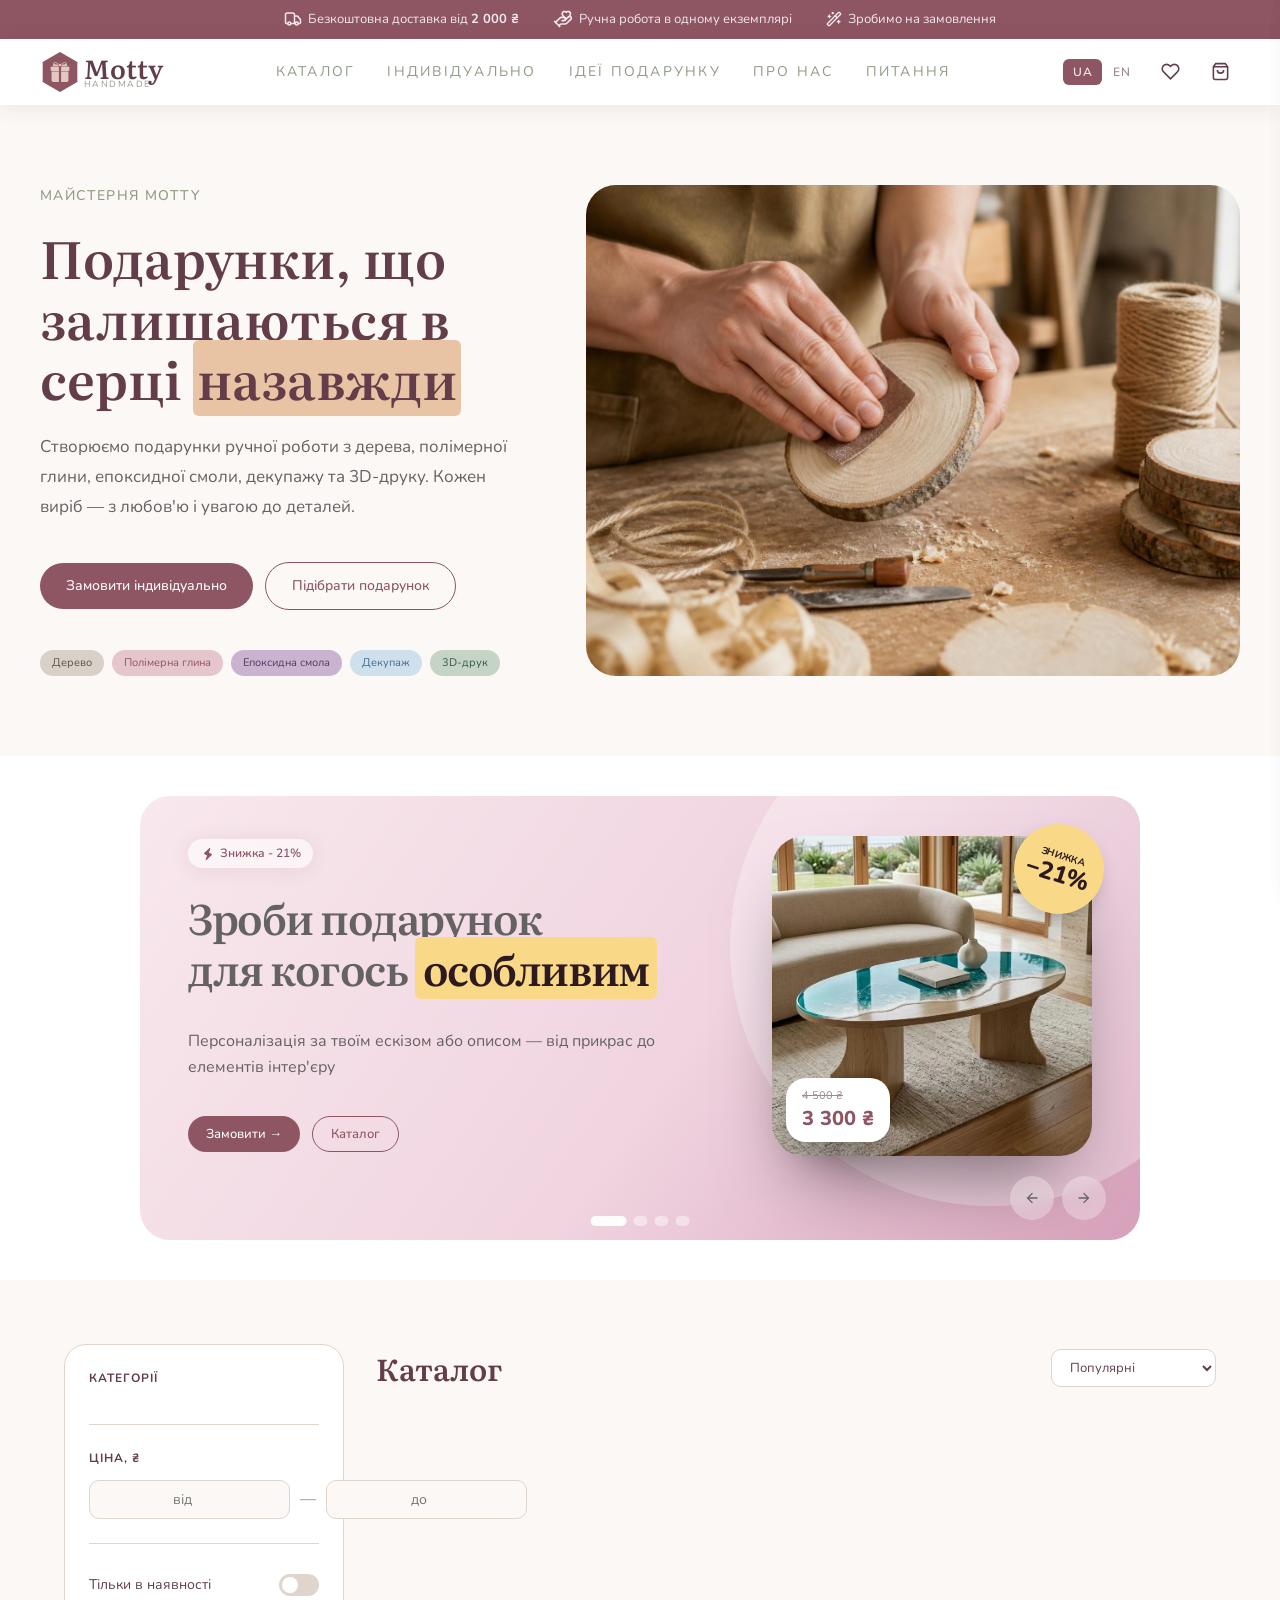
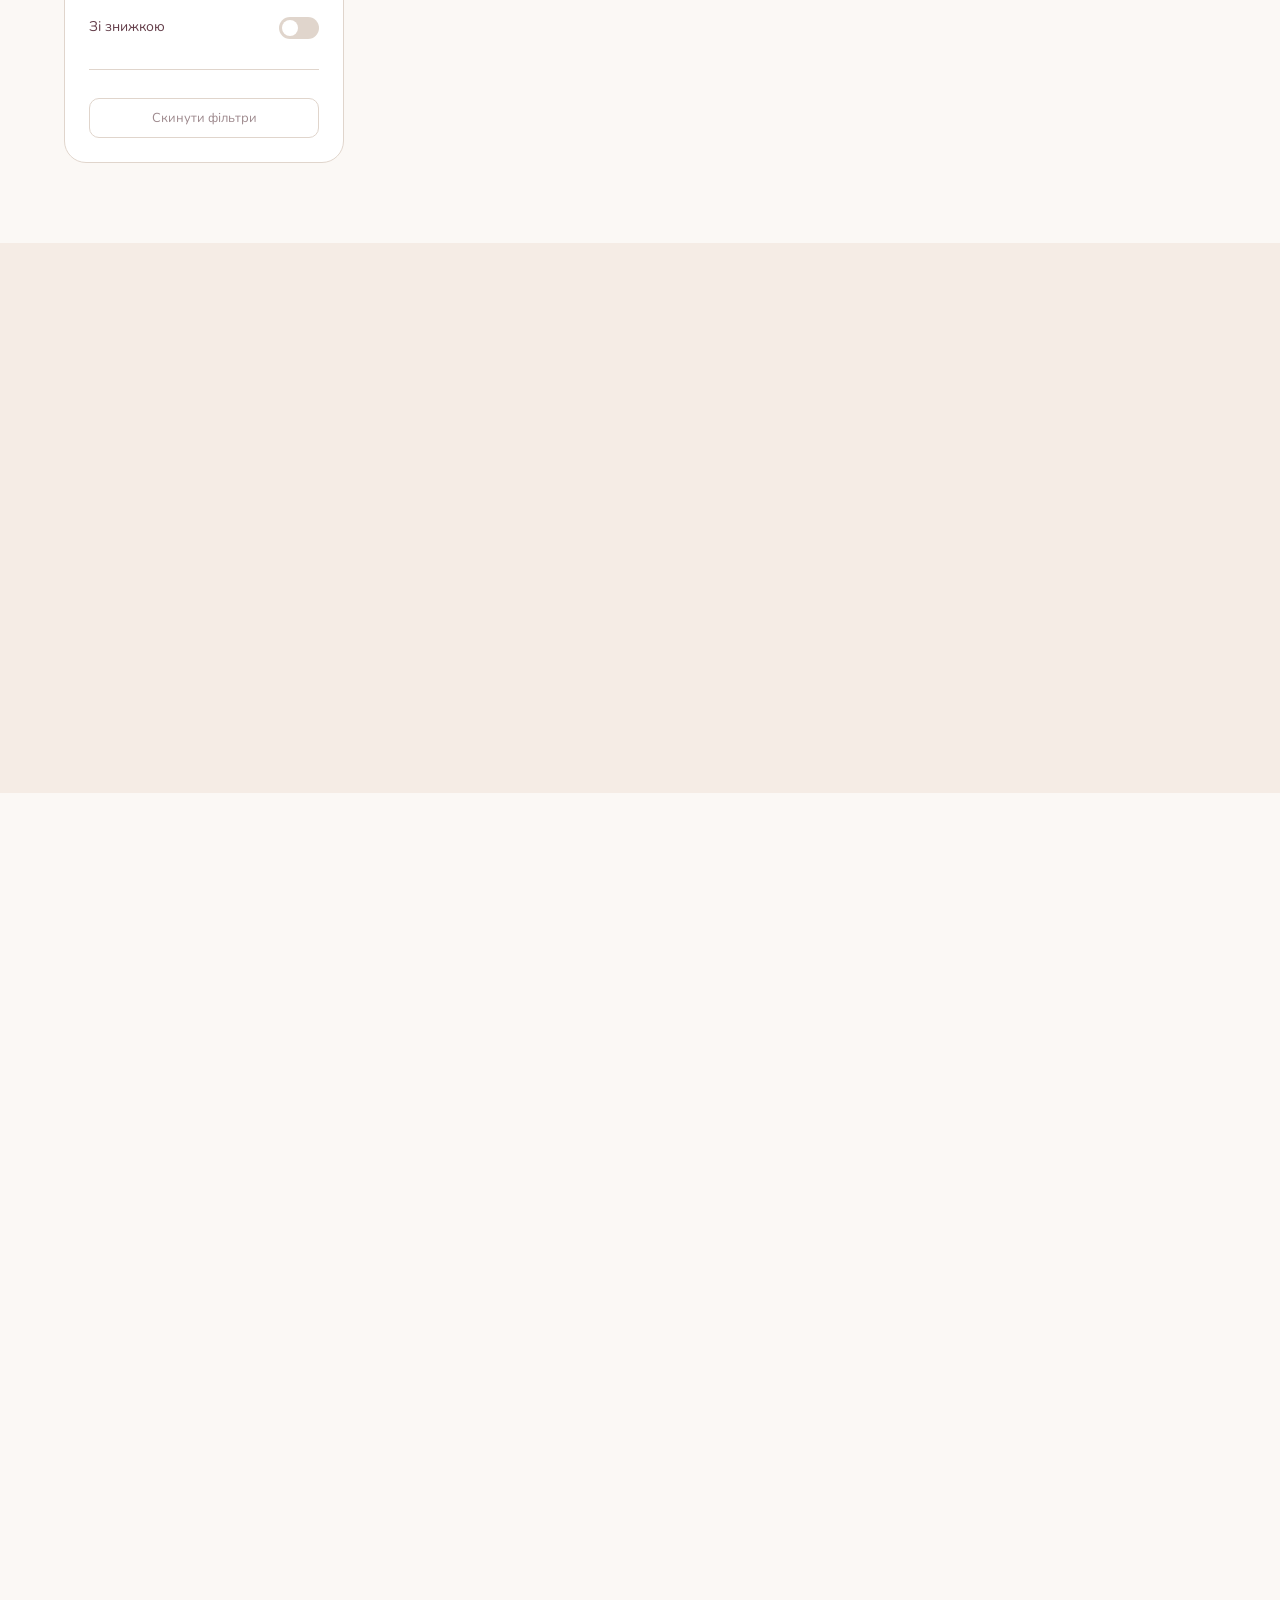
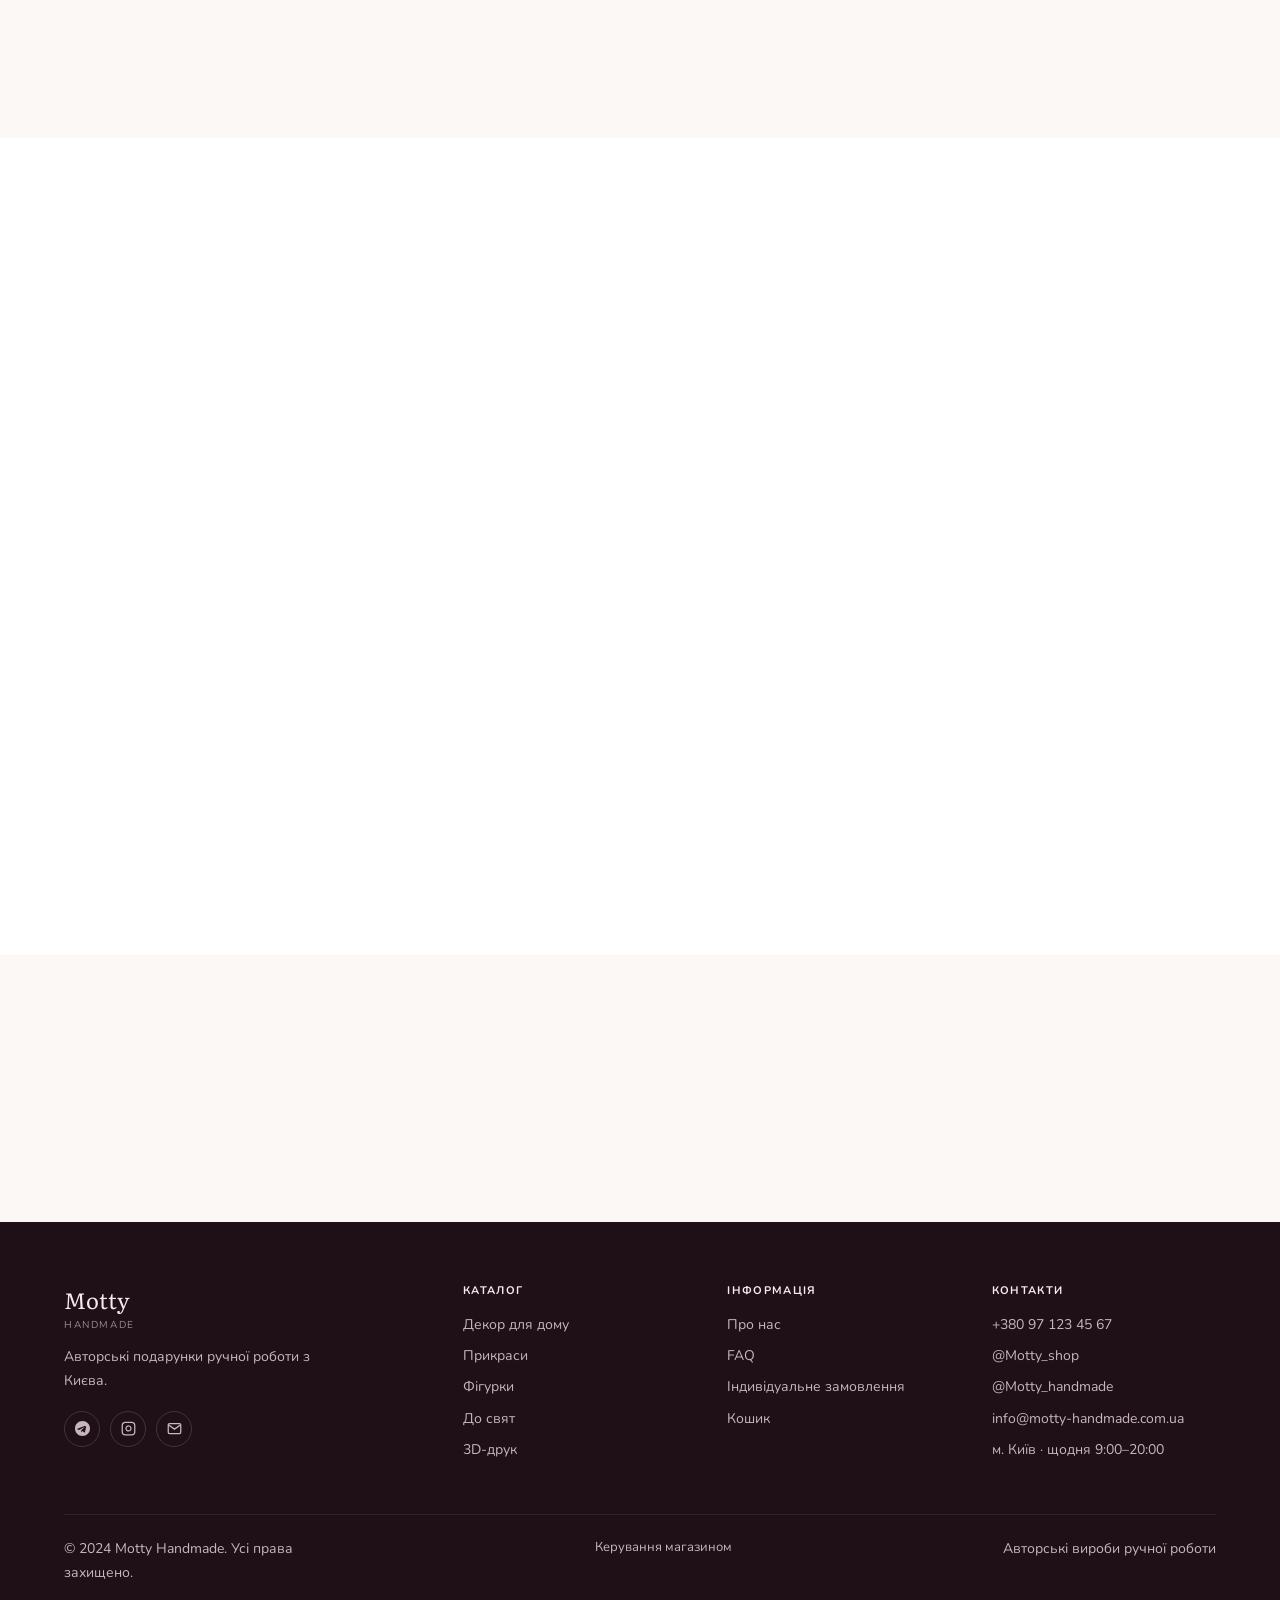
==== commit 01182288: "fixing section catalog" ====
--- a/index.html
+++ b/index.html
@@ -136,18 +136,18 @@
               <svg class="chip-top-icon" width="16" height="16">
                 <use href="./assets/symbol-defs.svg#icon-flash"></use>
               </svg>
-              Знижка − 21%</span>
-              <h2>Зроби подарунок <br>для когось <mark>особливим</mark></h2>
-              <p>Персоналізація за твоїм ескізом або описом — від прикрас до елементів інтер'єру</p>
+              <span data-i18n="slider_sale_21">Знижка - 21%</span></span>
+              <h2 data-i18n="slider_1_title">Зроби подарунок <br>для когось <mark>особливим</mark></h2>
+              <p data-i18n="slider_1_desc">Персоналізація за твоїм ескізом або описом — від прикрас до елементів інтер'єру</p>
             <div class="slide-btns">
-              <button class="slide-btn btn-1" onclick="document.getElementById('order-quiz').scrollIntoView({behavior:'smooth'})">Замовити →</button>
-              <button class="slide-btn slide-btn-outline-1" onclick="document.getElementById('catalog').scrollIntoView({behavior:'smooth'})">Каталог</button>
+              <button class="slide-btn btn-1" onclick="document.getElementById('order-quiz').scrollIntoView({behavior:'smooth'})" data-i18n="slider_order">Замовити →</button>
+              <button class="slide-btn slide-btn-outline-1" onclick="document.getElementById('catalog').scrollIntoView({behavior:'smooth'})" data-i18n="slider_catalog">Каталог</button>
             </div>
           </div>
           <div class="slide-img">
             <img src="./assets/slider/epoxy-table.webp" alt="Epoxy table"/>
             <span class="sticker">
-              <small>знижка</small>
+              <small data-i18n="slider_discount">знижка</small>
               <b>−21%</b>
             </span>
             <span class="price-tag">
@@ -165,18 +165,18 @@
               <svg class="chip-top-icon" width="16" height="16">
                 <use href="./assets/symbol-defs.svg#icon-flash"></use>
               </svg>
-              Знижка − 16%</span>
-              <h2>Натуральні матеріали —<br><mark>вічна</mark> краса</h2>
-              <p>Дерево, смола, глина — матеріали, які живуть роками</p>
+              <span data-i18n="slider_sale_16">Знижка - 16%</span></span>
+              <h2 data-i18n="slider_2_title">Натуральні матеріали —<br><mark>вічна</mark> краса</h2>
+              <p data-i18n="slider_2_desc">Дерево, смола, глина — матеріали, які живуть роками</p>
             <div class="slide-btns">
-              <button class="slide-btn btn-2" onclick="document.getElementById('order-quiz').scrollIntoView({behavior:'smooth'})">Замовити →</button>
-              <button class="slide-btn slide-btn-outline-2" onclick="document.getElementById('catalog').scrollIntoView({behavior:'smooth'})">Каталог</button>
+              <button class="slide-btn btn-2" onclick="document.getElementById('order-quiz').scrollIntoView({behavior:'smooth'})" data-i18n="slider_order">Замовити →</button>
+              <button class="slide-btn slide-btn-outline-2" onclick="document.getElementById('catalog').scrollIntoView({behavior:'smooth'})" data-i18n="slider_catalog">Каталог</button>
             </div>
           </div>
           <div class="slide-img">
             <img src="./assets/slider/gift1.jpg" alt="Epoxy table"/>
             <span class="sticker">
-              <small>знижка</small>
+              <small data-i18n="slider_discount">знижка</small>
               <b>−16%</b>
             </span>
             <span class="price-tag">
@@ -194,18 +194,18 @@
               <svg class="chip-top-icon" width="14" height="14">
                 <use href="./assets/symbol-defs.svg#icon-new-collection"></use>
               </svg>
-              Нова колекція</span>
-              <h2>Фігурки з характером —<br><mark>унікально</mark> твоїм</h2>
-              <p>Кожна фігурка зроблена під характер і настрій людини</p>
+              <span data-i18n="slider_new">Нова колекція</span></span>
+              <h2 data-i18n="slider_3_title">Фігурки з характером —<br><mark>унікально</mark> твоїм</h2>
+              <p data-i18n="slider_3_desc">Кожна фігурка зроблена під характер і настрій людини</p>
             <div class="slide-btns">
-              <button class="slide-btn btn-3" onclick="document.getElementById('order-quiz').scrollIntoView({behavior:'smooth'})">Замовити →</button>
-              <button class="slide-btn slide-btn-outline-3" onclick="document.getElementById('catalog').scrollIntoView({behavior:'smooth'})">Каталог</button>
+              <button class="slide-btn btn-3" onclick="document.getElementById('order-quiz').scrollIntoView({behavior:'smooth'})" data-i18n="slider_order">Замовити →</button>
+              <button class="slide-btn slide-btn-outline-3" onclick="document.getElementById('catalog').scrollIntoView({behavior:'smooth'})" data-i18n="slider_catalog">Каталог</button>
             </div>
           </div>
           <div class="slide-img">
             <img src="./assets/slider/unicorn.jpg" alt="Unicorn"/>
             <span class="price-tag">
-              <p class="simple-price">Ціна</p>
+              <p class="simple-price" data-i18n="slider_price">Ціна</p>
               <b>650 ₴</b>
             </span>
           </div>
@@ -219,18 +219,19 @@
               <svg class="chip-top-icon" width="14" height="14">
                 <use href="./assets/symbol-defs.svg#icon-new-collection"></use>
               </svg>
-              Ексклюзив</span>
-              <h2>Оригінальні подарунки <br>на <mark>Хеловін</mark></h2>
-              <p>Містичні фігурки і декор ручної роботи</p>
+              <span data-i18n="slider_exclusive">Ексклюзив</span>
+            </span>
+            <h2 data-i18n="slider_4_title">Оригінальні подарунки <br>на <mark>Хеловін</mark></h2>
+            <p data-i18n="slider_4_desc">Містичні фігурки і декор ручної роботи</p>
             <div class="slide-btns">
-              <button class="slide-btn btn-5" onclick="document.getElementById('order-quiz').scrollIntoView({behavior:'smooth'})">Замовити →</button>
-              <button class="slide-btn slide-btn-outline-5" onclick="document.getElementById('catalog').scrollIntoView({behavior:'smooth'})">Каталог</button>
+              <button class="slide-btn btn-5" onclick="document.getElementById('order-quiz').scrollIntoView({behavior:'smooth'})" data-i18n="slider_order">Замовити →</button>
+              <button class="slide-btn slide-btn-outline-5" onclick="document.getElementById('catalog').scrollIntoView({behavior:'smooth'})" data-i18n="slider_catalog">Каталог</button>
             </div>
           </div>
           <div class="slide-img">
             <img src="./assets/slider/hellowen-1.jpg" alt="Hellowen"/>
             <span class="price-tag">
-              <p class="simple-price">Ціна</p>
+              <p class="simple-price" data-i18n="slider_price">Ціна</p>
               <b>850 ₴</b>
             </span>
           </div>
@@ -284,7 +285,7 @@
         </div>
 
         <div class="sidebar-section">
-          <h4 data-i18n="cat_all">Категорії</h4>
+          <h4 data-i18n="categories">Категорії</h4>
           <div id="catFilters"></div>
         </div>
 
--- a/css/base.css
+++ b/css/base.css
@@ -1,4 +1,6 @@
 @import url('https://fonts.googleapis.com/css2?family=Cormorant+Garamond:ital,wght@0,400;0,500;0,600;1,400;1,500&family=DM+Sans:wght@300;400;500;600&display=swap');
+
+@import url('https://fonts.googleapis.com/css2?family=Literata:ital,opsz,wght@0,7..72,200..900;1,7..72,200..900&family=Nunito:ital,wght@0,200..1000;1,200..1000&display=swap');
 
 :root {
   --acc:       #8e5562;
@@ -26,11 +28,11 @@
   --grad4: linear-gradient(125deg, #d8eaf7 0%, #c5ddef 55%, #a9cae3 100%);
   --grad5: linear-gradient(125deg, #fce3c8 0%, #e3bd99 55%, #d4a16f 100%);
   --r:         22px;
-  --r-sm:      8px;
+  --r-sm:      10px;
   --shadow:    0 2px 20px rgba(110,65,70,.10);
   --shadow-lg: 0 20px 60px rgba(110,65,70,.18);
-  --ff-serif:  'Cormorant Garamond',Georgia,serif;
-  --ff-sans:   'DM Sans',-apple-system,sans-serif;
+  --ff-serif:  'Literata',Georgia,serif;
+  --ff-sans:   'Nunito',-apple-system,sans-serif;
   --max-w:     1200px;
   --nav-h:     66px;
   --ease:      cubic-bezier(.4,0,.2,1);
@@ -60,13 +62,14 @@
 .btn-icon{width:40px;height:40px;border-radius:50%;display:flex;align-items:center;justify-content:center;border:1.5px solid var(--line);transition:.22s var(--ease)}
 .btn-icon:hover{border-color:var(--acc);color:var(--acc)}
 .btn-block{width:100%;justify-content:center}
-.highlight{background:#E8C4A4;color:var(--ink2);padding:0 4px;border-radius:6px}
+.highlight{background:#E8C4A4;color:var(--ink2);padding:0px 4px;border-radius:6px}
 
 /* ── Badges ── */
 .badge{display:inline-block;padding:3px 10px;border-radius:50px;font-size:11px;font-weight:500}
-.badge-hit{background:var(--acc);color:#fff}
-.badge-new{background:var(--ok);color:#fff}
-.badge-sale{background:var(--warn);color:#fff}
+.badge-hit{background: rgba(142, 85, 98, 0.7);box-shadow:var(--shadow);backdrop-filter: blur(6px);-webkit-backdrop-filter: blur(6px);color:#fff}
+.badge-new{background: rgba(74, 124, 89, 0.7);backdrop-filter: blur(6px);
+-webkit-backdrop-filter: blur(6px);box-shadow:var(--shadow);color:#fff;}
+.badge-sale{background:var(--sun);color:var(--sun-ink)}
 
 /* ── Fields ── */
 .field{margin-bottom:16px}
@@ -108,7 +111,7 @@
 .nav.scrolled{box-shadow:0 2px 20px rgba(110,65,70,.10)}
 .nav-inner{display:flex;align-items:center;justify-content:space-between;height:var(--nav-h);max-width:var(--max-w);margin:0 auto}
 .logo-link{display:flex;align-items:center;gap:4px}
-.logo-title{font-family:var(--ff-serif);font-size:32px;font-weight:600;color:var(--ink2);display:flex;flex-direction:column;line-height:.9;letter-spacing:3%}
+.logo-title{font-family:var(--ff-serif);font-size:26px;font-weight:600;color:var(--ink2);display:flex;flex-direction:column;line-height:.98;letter-spacing:3%}
 .logo-title small{font-size:9px;letter-spacing:.16em;text-transform:uppercase;color:var(--acc-l);font-family:var(--ff-sans);font-weight:400}
 .nav-links{display:flex;gap:32px}
 .nav-links a{font-family:var(--ff-sans);font-size:14px;font-weight:400;text-transform:uppercase;letter-spacing:.16em;color:var(--acc-l);transition:.22s;padding-bottom:2px;border-bottom:1.5px solid transparent}
--- a/css/shop.css
+++ b/css/shop.css
@@ -32,7 +32,7 @@
 
 .hero-text{flex:1 1 42%;max-width:42%}
 
-.hero-text h1{font-family:var(--ff-serif);font-size:clamp(30px,4vw,54px);font-weight:700;line-height:1.1;margin-bottom:24px;color:var(--ink2)}
+.hero-text h1{font-family:var(--ff-serif);font-size:clamp(30px,4vw,54px);font-weight:600;line-height:1.18;margin-bottom:24px;color:var(--ink2)}
 .hero-text p{color:var(--ink);font-size:17px;line-height:1.75;margin-bottom:12px}
 .tech-tags{display:flex;flex-wrap:wrap;gap:8px}
 .tech-tag{padding:4px 12px;border-radius:50px;font-size:11px}
@@ -61,7 +61,7 @@
 .h-dot-a{background:rgba(255,255,255,.95);width:36px}
 .chip-top{display: inline-flex;align-items: center;gap:4px;padding:5px 12px;border-radius: 100px;background: rgba(255, 255, 255, .6);backdrop-filter: blur(6px);color:var(--acc);font-size: 12px;font-weight:600; margin-bottom: 24px;box-shadow:var(--shadow);}
 .chip-top-icon{fill:var(--acc)}
-.slide-container h2{color:var(--ink);font-family:var(--ff-serif);font-weight: 700;letter-spacing: -.035em;line-height: 1.02;font-size: clamp(32px, 4vw, 48px);margin-bottom: 36px;text-wrap: balance;}
+.slide-container h2{color:var(--ink);font-family:var(--ff-serif);font-weight: 600;letter-spacing: -.035em;line-height: 1.2;font-size: clamp(30px, 4vw, 42px);margin-bottom: 36px;text-wrap: balance;}
 .slide-container mark{background: var(--sun);color: var(--sun-ink);border-radius:6px;padding:0 8px}
 .slide-btns{display:flex;gap:12px;flex-wrap:wrap;margin-top:36px;z-index:3}
 .slide-btn{display:inline-flex;align-items:center;gap:8px;padding:8px 18px;border-radius:50px;font-size:13px;font-weight:500;transition:.22s var(--ease);white-space:nowrap;cursor:pointer;border:none}
@@ -160,13 +160,11 @@
 .sidebar-title{font-family:var(--ff-serif);font-size:18px;font-weight:500;margin-bottom:18px}
 .sidebar-section{margin-bottom:24px;padding-bottom:24px;border-bottom:1px solid var(--line)}
 .sidebar-section:last-child{border-bottom:none;margin-bottom:0;padding-bottom:0}
-.sidebar-section h4{font-size:12px;font-weight:600;text-transform:uppercase;letter-spacing:.08em;color:var(--mute);margin-bottom:12px}
+.sidebar-section h4{font-size:12px;font-weight:700;text-transform:uppercase;letter-spacing:.08em;color:var(--ink2);margin-bottom:12px}
 .mob-filter-btn{display:none}
-.cat-filter-item{display:flex;align-items:center;justify-content:space-between;padding:8px 10px;border-radius:var(--r-sm);cursor:pointer;transition:.2s;font-size:14px;color:var(--ink2)}
+.cat-filter-item{display:flex;align-items:center;justify-content:space-between;padding:8px 10px;cursor:pointer;transition:.2s;font-size:14px;border-radius:10px}
 .cat-filter-item:hover{background:var(--soft);color:var(--acc)}
-.cat-filter-item.active{background:var(--acc-soft);color:var(--acc);font-weight:500}
-.cat-filter-item span{font-size:12px;color:var(--mute);background:var(--soft);padding:2px 8px;border-radius:20px}
-.cat-filter-item.active span{background:rgba(110,65,70,.12);color:var(--acc)}
+.cat-filter-item.active{background:var(--acc);color:var(--surface);font-weight:500}
 .price-range{display:flex;align-items:center;gap:10px;margin-top:10px}
 .price-range input{flex:1;padding:9px 12px;border:1.5px solid var(--line);border-radius:var(--r-sm);background:var(--bg);font-size:14px;outline:none;text-align:center}
 .price-range input:focus{border-color:var(--acc)}
@@ -186,7 +184,7 @@
 .catalog-toolbar{display:flex;align-items:center;margin-bottom:14px}
 .cat-title-wrap{display:flex;align-items:baseline;gap:8px;margin-right: auto;}
 .catalog-mobile-controls{display:none;align-items:center;justify-content:space-between;gap:12px}
-.catalog-toolbar h2{font-size:clamp(22px, 2.4vw, 30px);font-weight:800;margin-right: auto;color:var(--ink2)}
+.catalog-toolbar h2{font-size:clamp(22px, 2.4vw, 30px);font-weight:600;margin-right: auto;color:var(--ink2);font-family:var(--ff-serif);}
 .catalog-count{font-size:14px;color:var(--mute);margin-left:10px}
 .sort-select{padding:8px 14px;border:1.5px solid var(--line);border-radius:var(--r-sm);font-size:13px;background:var(--surface);cursor:pointer;outline:none;color:var(--ink2);transition:.2s}
 .sort-select:focus{border-color:var(--acc)}
@@ -201,14 +199,14 @@
 .card-img{position:relative;aspect-ratio:1;overflow:hidden}
 .card-img img{width:100%;height:100%;object-fit:cover;transition:transform .5s var(--ease)}
 .product-card:hover .card-img img{transform:scale(1.06)}
-.card-badge{position:absolute;top:10px;left:10px;z-index:1}
+.card-badge{position:absolute;top:10px;left:10px;z-index:1;display:flex;gap:2px}
 .card-wish{position:absolute;top:10px;right:10px;z-index:1;width:34px;height:34px;border-radius:50%;background:rgba(255,255,255,.9);border:none;display:flex;align-items:center;justify-content:center;box-shadow:0 1px 6px rgba(0,0,0,.12);transition:.22s;backdrop-filter:blur(4px)}
 .card-wish:hover{background:#fff;transform:scale(1.1)}
 .card-wish.active svg{fill:var(--acc);stroke:var(--acc)}
 .card-body{padding:14px 16px 18px}
-.card-cat{font-size:11px;text-transform:uppercase;letter-spacing:.08em;color:var(--mute);margin-bottom:4px}
-.card-title{font-size:15px;font-weight:500;margin-bottom:4px;line-height:1.35}
-.card-short{font-size:13px;color:var(--ink2);line-height:1.5;margin-bottom:10px}
+.card-cat{font-size:11px;text-transform:uppercase;letter-spacing:.08em;color:var(--acc-l);margin-bottom:4px}
+.card-title{font-size:17px;font-weight:600;margin-bottom:4px;line-height:1.35;color:var(--ink2)}
+.card-short{font-size:13px;line-height:1.5;margin-bottom:10px}
 .card-footer{display:flex;align-items:center;justify-content:space-between}
 .card-prices{display:flex;align-items:baseline;gap:6px}
 .card-price{font-size:17px;font-weight:600;color:var(--acc)}
@@ -216,7 +214,7 @@
 .card-discount{font-size:11px;font-weight:600;color:var(--warn);background:rgba(196,122,42,.1);padding:2px 7px;border-radius:20px}
 .card-stock{font-size:11px;margin-top:6px;display:flex;align-items:center;gap:4px}
 .card-stock.in{color:var(--ok)}
-.card-stock.order{color:var(--warn)}
+.card-stock.order{color:var(--bad)}
 .card-add{width:36px;height:36px;border-radius:50%;background:var(--acc);color:#fff;display:flex;align-items:center;justify-content:center;transition:.22s;flex-shrink:0}
 .card-add:hover{background:var(--acc-h);transform:scale(1.08)}
 
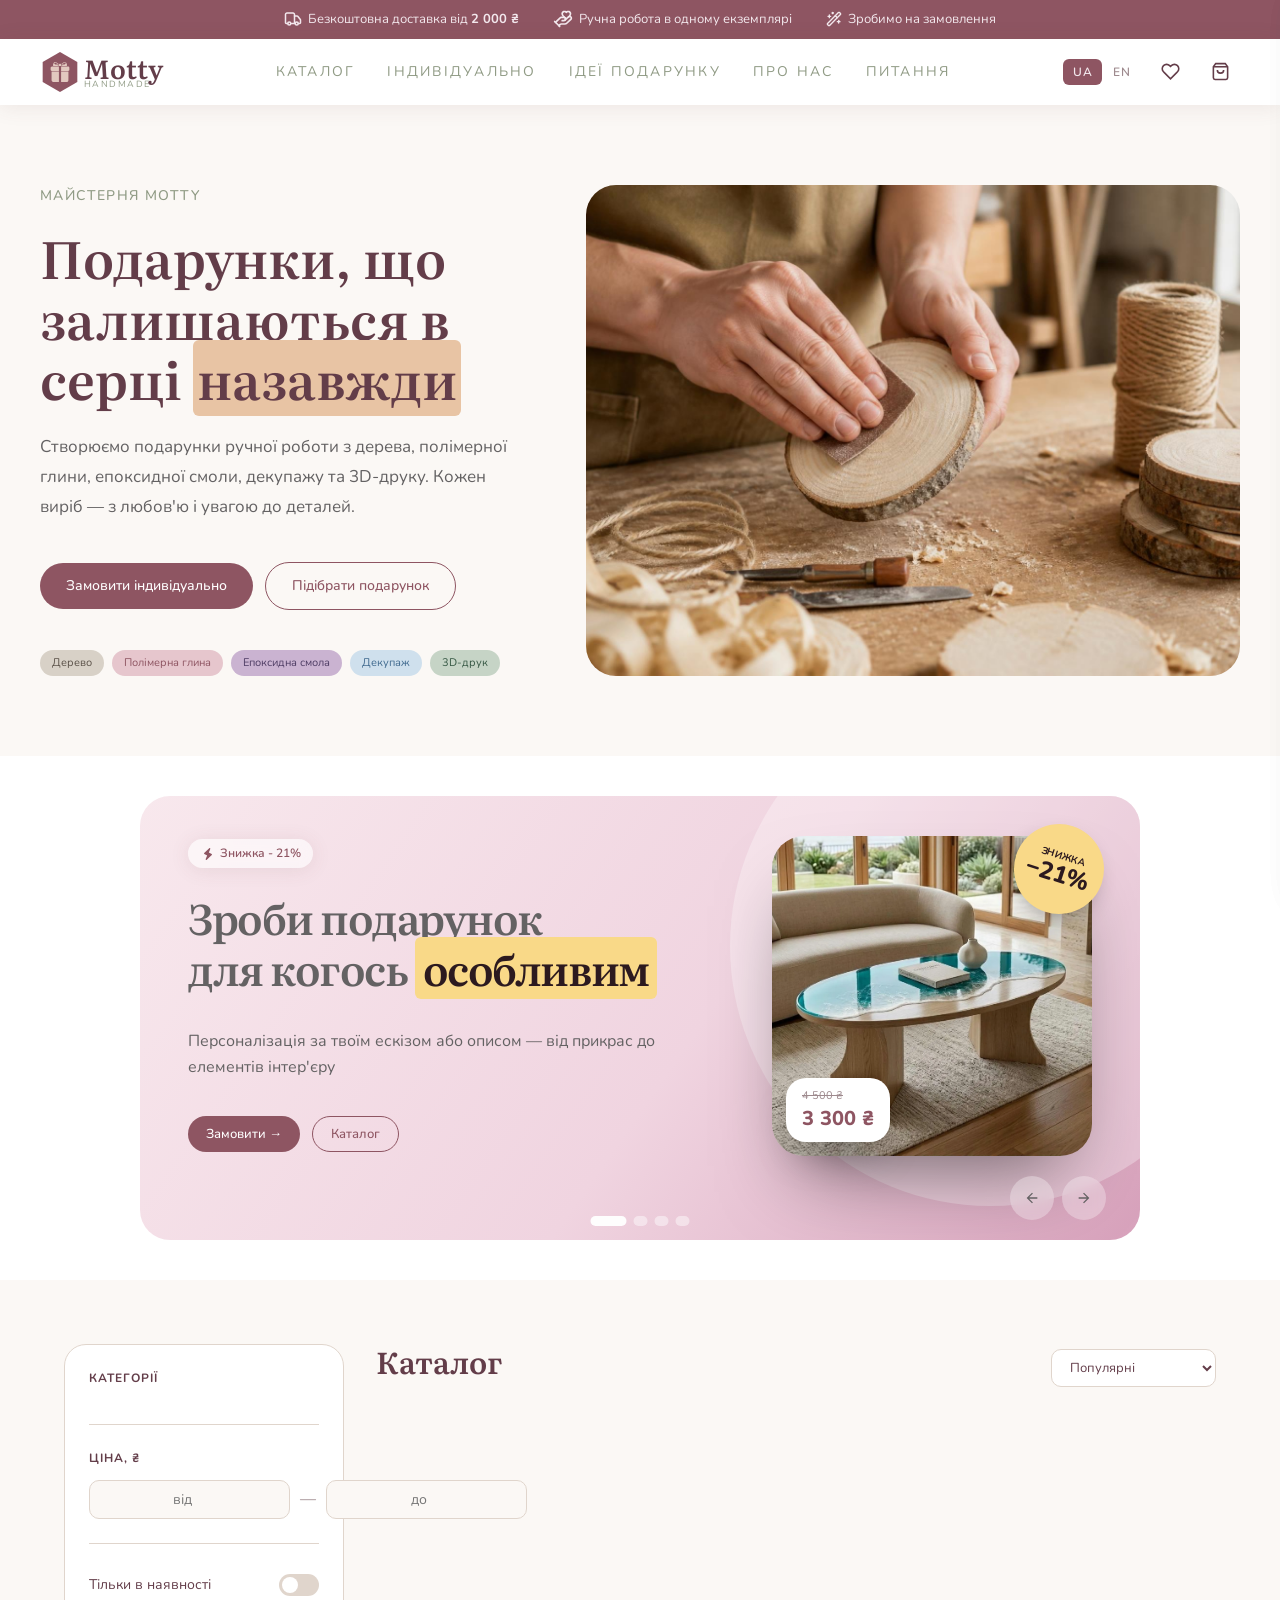
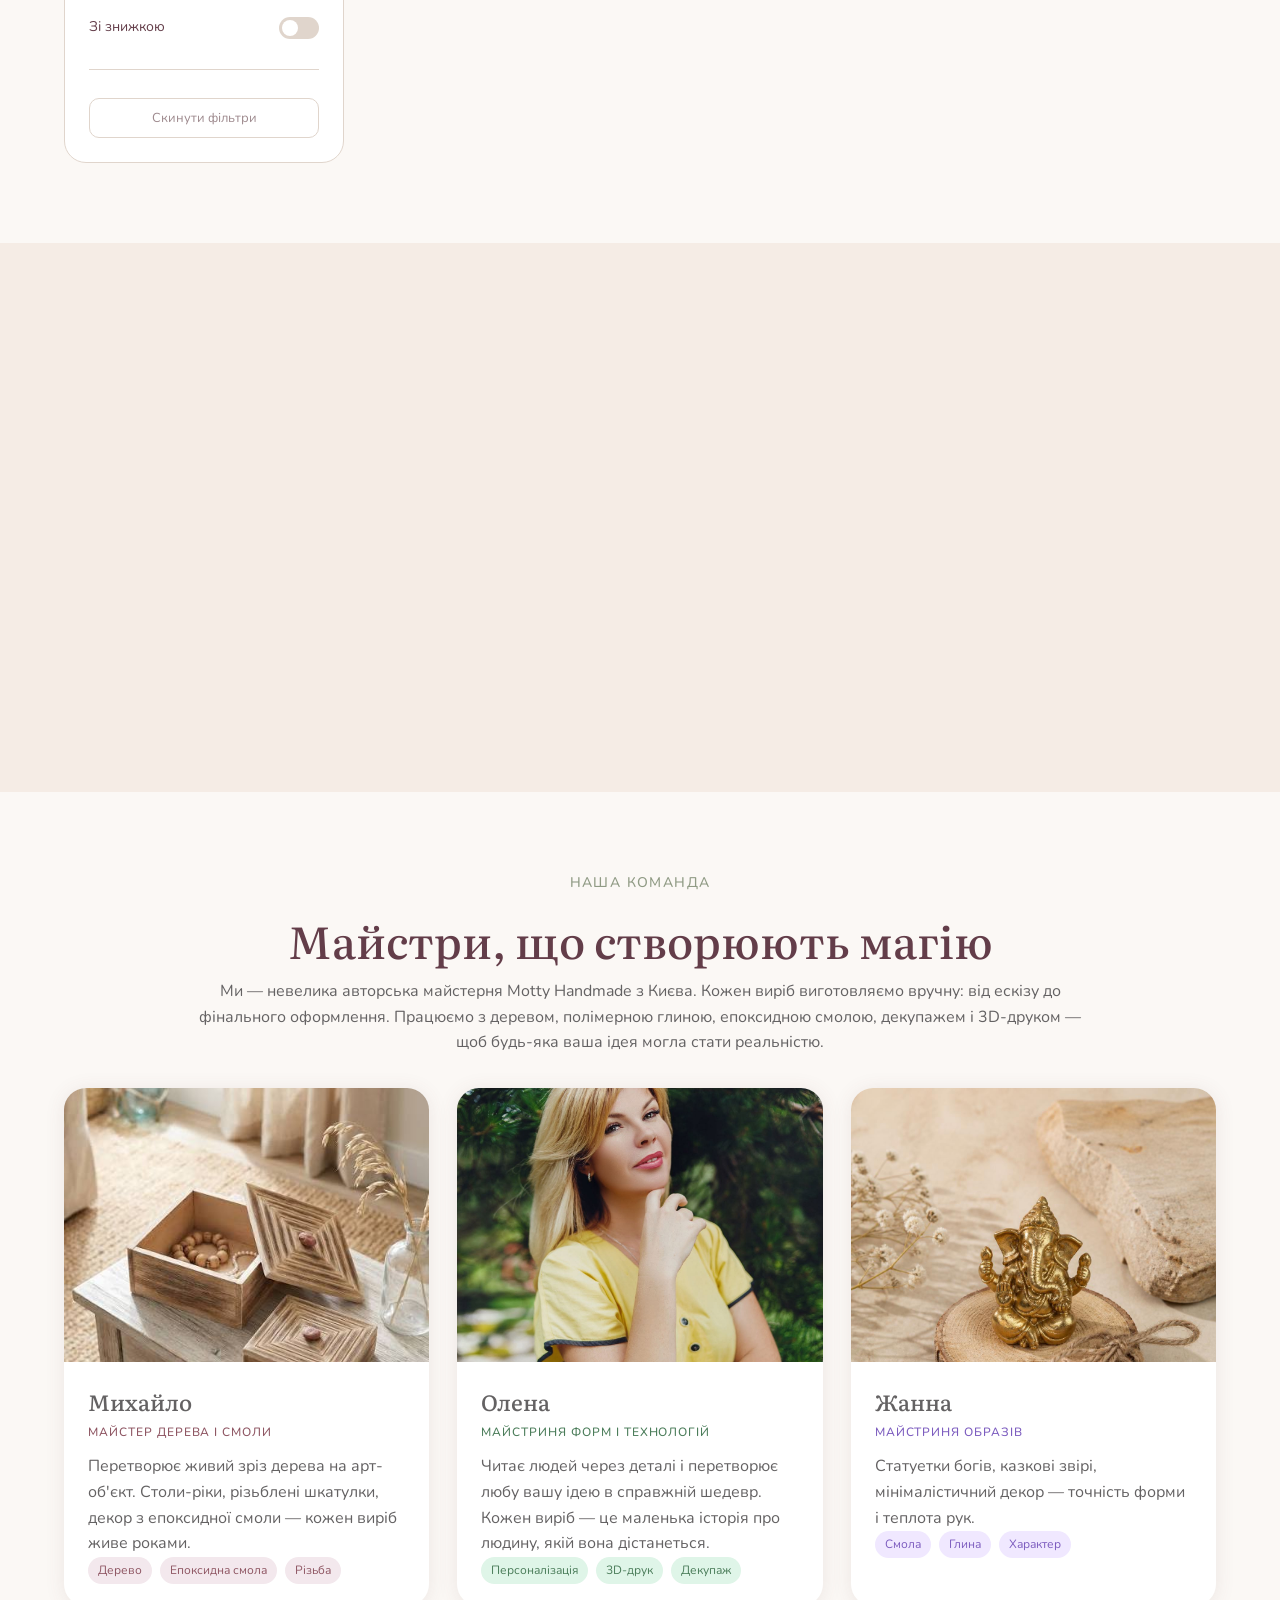
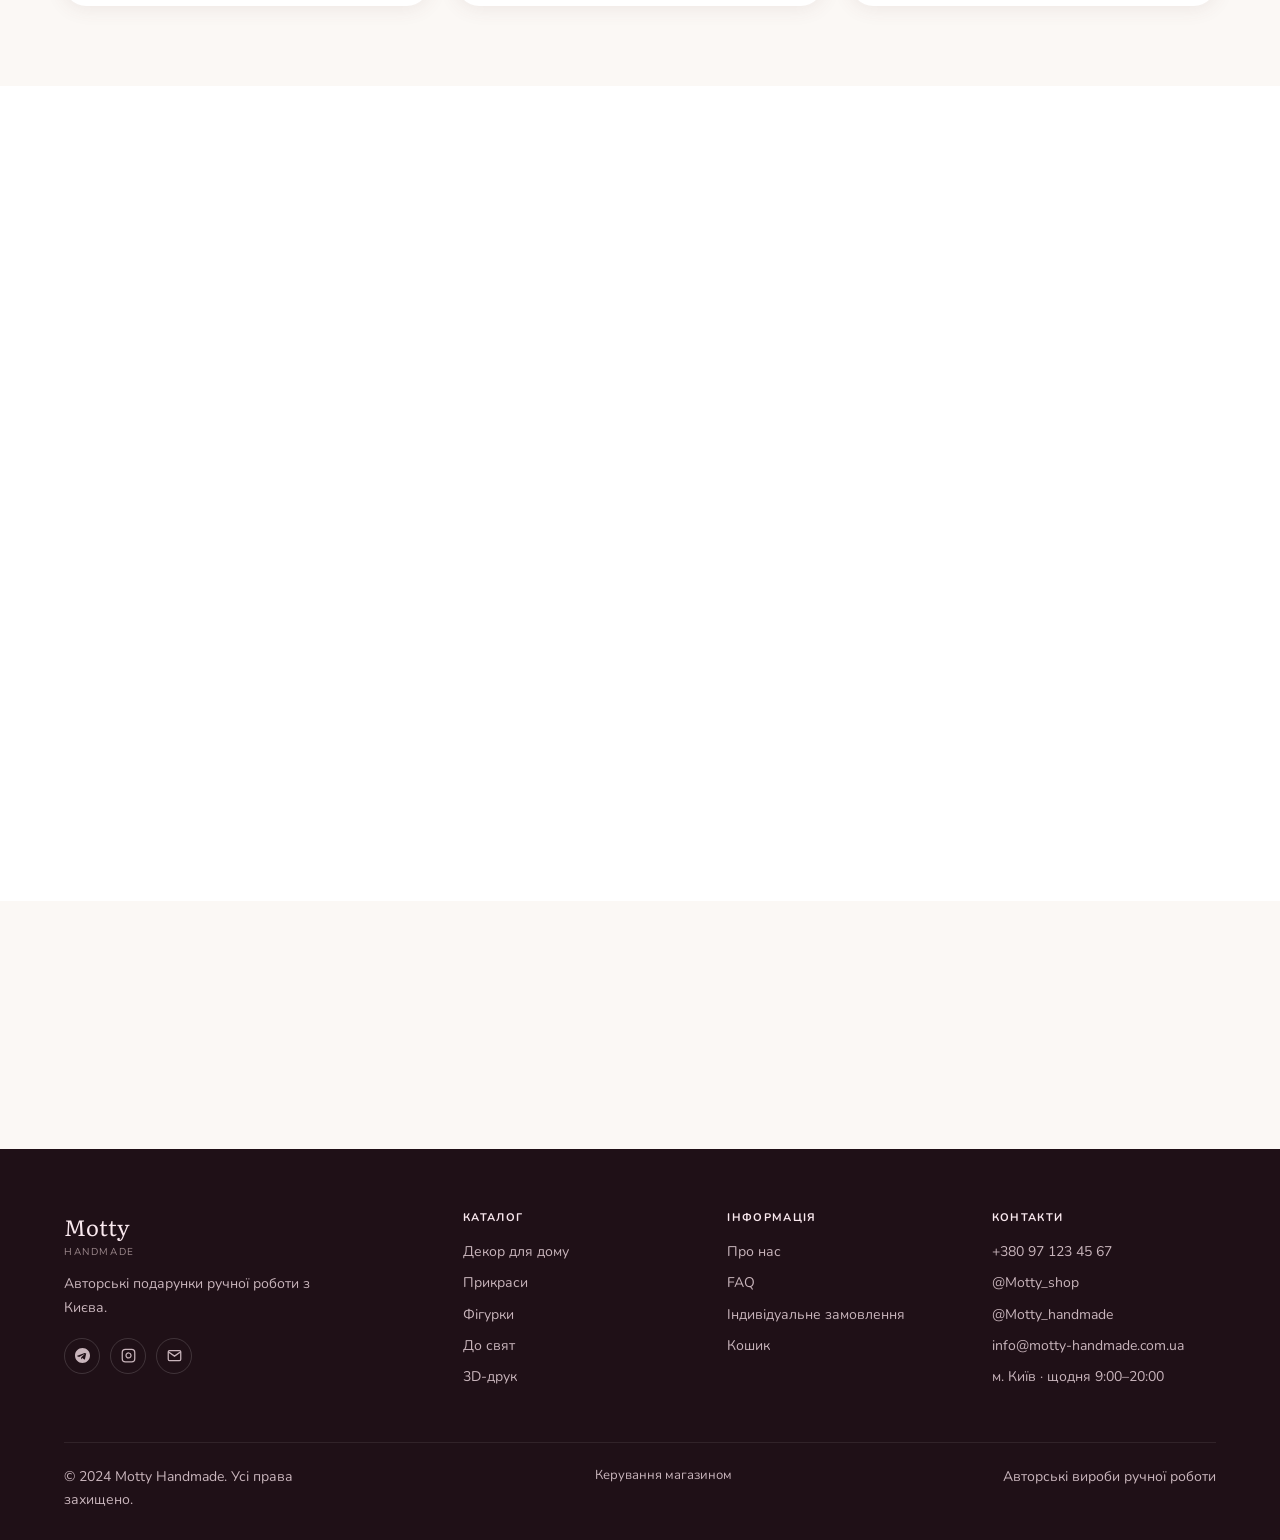
==== commit 0f78786e: "fixing section quiz" ====
--- a/index.html
+++ b/index.html
@@ -350,23 +350,23 @@
 <section class="gift-picker" id="gift-picker">
   <div class="wrap gift-picker-inner">
     <div class="gift-picker-img reveal-left">
-      <img src="[data-uri]" alt="Подарунки Motty Handmade" style="width:100%;max-height:480px;object-fit:cover;border-radius:var(--r)">
+      <img src="./assets/gift1.jpg" alt="Motty Handmade Gifts"/>
     </div>
     <div class="gift-picker-text reveal-right">
       <span class="section-label" data-i18n="picker_label">Не знаєте, що обрати</span>
       <h2 data-i18n="picker_h2">Підберемо подарунок за 3 кроки</h2>
       <p data-i18n="picker_p">Скажіть, кому й з якого приводу — покажемо те, що справді підійде.</p>
       <div class="gift-who-tags stagger">
-        <button class="gift-who-tag" onclick="startQuiz('child')" data-i18n="who_child">Дитині</button>
-        <button class="gift-who-tag" onclick="startQuiz('woman')" data-i18n="who_woman">Жінці</button>
-        <button class="gift-who-tag" onclick="startQuiz('couple')" data-i18n="who_couple">Парі</button>
-        <button class="gift-who-tag" onclick="startQuiz('mom')" data-i18n="who_mom">Мамі</button>
-        <button class="gift-who-tag" onclick="startQuiz('dad')" data-i18n="who_dad">Татові</button>
-        <button class="gift-who-tag" onclick="startQuiz('friend')" data-i18n="who_friend">Другові</button>
+        <button class="gift-who-tag who-tag1" onclick="startQuiz('child')" data-i18n="who_child">Дитині</button>
+        <button class="gift-who-tag who-tag2" onclick="startQuiz('woman')" data-i18n="who_woman">Жінці</button>
+        <button class="gift-who-tag who-tag3" onclick="startQuiz('couple')" data-i18n="who_couple">Парі</button>
+        <button class="gift-who-tag who-tag4" onclick="startQuiz('mom')" data-i18n="who_mom">Мамі</button>
+        <button class="gift-who-tag who-tag5" onclick="startQuiz('dad')" data-i18n="who_dad">Татові</button>
+        <button class="gift-who-tag who-tag6" onclick="startQuiz('friend')" data-i18n="who_friend">Другові</button>
       </div>
       <div class="gift-picker-actions">
-        <button class="btn btn-primary" onclick="startQuiz(null)" data-i18n="picker_start">Почати підбір</button>
-        <a href="https://t.me/MarusyaOzkara" target="_blank" class="btn btn-outline" data-i18n="picker_contact">Написати в Telegram</a>
+        <button class="btn btn-primary" onclick="startQuiz(null)" data-i18n="picker_start">Знайти подарунок</button>
+        <a href="https://t.me/OzkaraM" target="_blank" class="btn btn-outline" data-i18n="picker_contact">Написати в Telegram</a>
       </div>
     </div>
   </div>
@@ -480,24 +480,23 @@
 <!-- MASTERS SECTION -->
 <section  id="about" class="about">
   <div class="wrap">
-    <div style="text-align:center;margin-bottom:48px" class="reveal">
+    <div style="max-width:900px;margin:0 auto;text-align:center">
       <span class="section-label">Наша команда</span>
-      <h2 style="font-family:var(--ff-serif);font-size:clamp(28px,3.5vw,44px);font-weight:500;line-height:1.15;margin-bottom:12px">Майстри, що створюють магію</h2>
-      <p style="color:var(--ink2);font-size:15px;max-width:560px;margin:0 auto;line-height:1.75">Ми — невелика авторська майстерня Motty Handmade з Києва. Кожен виріб виготовляємо вручну: від ескізу до фінального оформлення. Працюємо з деревом, полімерною глиною, епоксидною смолою, декупажем і 3D-друком — щоб будь-яка ваша ідея могла стати реальністю.</p>
-    </div>
-
-    <div style="display:grid;grid-template-columns:repeat(3,1fr);gap:28px" class="stagger">
+      <h2>Майстри, що створюють магію</h2>
+      <p>Ми — невелика авторська майстерня Motty Handmade з Києва. Кожен виріб виготовляємо вручну: від ескізу до фінального оформлення. Працюємо з деревом, полімерною глиною, епоксидною смолою, декупажем і 3D-друком — щоб будь-яка ваша ідея могла стати реальністю.</p>
+    </div>
+
+    <div class="masters-wrap">
 
       <!-- Master 1: Wood -->
       <div style="background:var(--surface);border-radius:var(--r);overflow:hidden;box-shadow:var(--shadow);transition:.3s" onmouseover="this.style.transform='translateY(-6px)'" onmouseout="this.style.transform='none'">
         <div style="position:relative;aspect-ratio:4/3;overflow:hidden;background:#f0e8dc">
-          <img src="[data-uri]" alt="Олег — дерево та смола" style="width:100%;height:100%;object-fit:cover;transition:transform .5s" onmouseover="this.style.transform='scale(1.05)'" onmouseout="this.style.transform='scale(1)'">
-          <div style="position:absolute;top:14px;left:14px;background:var(--acc);color:#fff;border-radius:50px;padding:5px 14px;font-size:12px;font-weight:600">Дерево · Смола</div>
+          <img src="./assets/wooden-box.jpg" alt="Михайло"/>
         </div>
         <div style="padding:22px 24px">
-          <h3 style="font-family:var(--ff-serif);font-size:22px;font-weight:500;margin-bottom:4px">Олег</h3>
+          <h3 style="font-family:var(--ff-serif);font-size:22px;font-weight:500;margin-bottom:4px">Михайло</h3>
           <p style="font-size:12px;color:var(--acc);font-weight:500;text-transform:uppercase;letter-spacing:.08em;margin-bottom:12px">Майстер дерева і смоли</p>
-          <p style="font-size:14px;color:var(--ink2);line-height:1.7;margin-bottom:16px">Перетворює живий зріз дерева на арт-об&#39;єкт. Столи-ріки, різьблені шкатулки, декор з епоксидної смоли — кожен виріб живе роками.</p>
+          <p>Перетворює живий зріз дерева на арт-об&#39;єкт. Столи-ріки, різьблені шкатулки, декор з епоксидної смоли — кожен виріб живе роками.</p>
           <div style="display:flex;gap:8px;flex-wrap:wrap">
             <span style="padding:4px 10px;border-radius:50px;background:var(--acc-soft);color:var(--acc);font-size:12px">Дерево</span>
             <span style="padding:4px 10px;border-radius:50px;background:var(--acc-soft);color:var(--acc);font-size:12px">Епоксидна смола</span>
@@ -509,17 +508,16 @@
       <!-- Master 2: 3D + Clay -->
       <div style="background:var(--surface);border-radius:var(--r);overflow:hidden;box-shadow:var(--shadow);transition:.3s" onmouseover="this.style.transform='translateY(-6px)'" onmouseout="this.style.transform='none'">
         <div style="position:relative;aspect-ratio:4/3;overflow:hidden;background:#e8f0e8">
-          <img src="[data-uri]" alt="Марія — полімерна глина та 3D-друк" style="width:100%;height:100%;object-fit:cover;transition:transform .5s" onmouseover="this.style.transform='scale(1.05)'" onmouseout="this.style.transform='scale(1)'">
-          <div style="position:absolute;top:14px;left:14px;background:#4A7C59;color:#fff;border-radius:50px;padding:5px 14px;font-size:12px;font-weight:600">Глина · 3D-друк</div>
+          <img src="./assets/olena_shahsurkina.jpg" alt="Olena"/>
         </div>
         <div style="padding:22px 24px">
-          <h3 style="font-family:var(--ff-serif);font-size:22px;font-weight:500;margin-bottom:4px">Марія</h3>
+          <h3 style="font-family:var(--ff-serif);font-size:22px;font-weight:500;margin-bottom:4px">Олена</h3>
           <p style="font-size:12px;color:#4A7C59;font-weight:500;text-transform:uppercase;letter-spacing:.08em;margin-bottom:12px">Майстриня форм і технологій</p>
-          <p style="font-size:14px;color:var(--ink2);line-height:1.7;margin-bottom:16px">Поєднує ручну ліпку з сучасними технологіями 3D-друку. Статуетки богів, казкові звірі, мінімалістичний декор — точність форми і теплота рук.</p>
+          <p>Читає людей через деталі і перетворює любу вашу ідею в справжній шедевр. Кожен виріб — це маленька історія про людину, якій вона дістанеться. </p>
           <div style="display:flex;gap:8px;flex-wrap:wrap">
-            <span style="padding:4px 10px;border-radius:50px;background:#DFF5E8;color:#4A7C59;font-size:12px">Полімерна глина</span>
+            <span style="padding:4px 10px;border-radius:50px;background:#DFF5E8;color:#4A7C59;font-size:12px">Персоналізація</span>
             <span style="padding:4px 10px;border-radius:50px;background:#DFF5E8;color:#4A7C59;font-size:12px">3D-друк</span>
-            <span style="padding:4px 10px;border-radius:50px;background:#DFF5E8;color:#4A7C59;font-size:12px">Ліплення</span>
+            <span style="padding:4px 10px;border-radius:50px;background:#DFF5E8;color:#4A7C59;font-size:12px">Декупаж</span>
           </div>
         </div>
       </div>
@@ -527,17 +525,16 @@
       <!-- Master 3: Jewelry -->
       <div style="background:var(--surface);border-radius:var(--r);overflow:hidden;box-shadow:var(--shadow);transition:.3s" onmouseover="this.style.transform='translateY(-6px)'" onmouseout="this.style.transform='none'">
         <div style="position:relative;aspect-ratio:4/3;overflow:hidden;background:#f0e8f4">
-          <img src="[data-uri]" alt="Анна — прикраси під характер" style="width:100%;height:100%;object-fit:cover;transition:transform .5s" onmouseover="this.style.transform='scale(1.05)'" onmouseout="this.style.transform='scale(1)'">
-          <div style="position:absolute;top:14px;left:14px;background:#7C5CBF;color:#fff;border-radius:50px;padding:5px 14px;font-size:12px;font-weight:600">Прикраси · Характер</div>
+          <img src="./assets/ganesha.jpg"/>
         </div>
         <div style="padding:22px 24px">
-          <h3 style="font-family:var(--ff-serif);font-size:22px;font-weight:500;margin-bottom:4px">Анна</h3>
-          <p style="font-size:12px;color:#7C5CBF;font-weight:500;text-transform:uppercase;letter-spacing:.08em;margin-bottom:12px">Майстриня образів і прикрас</p>
-          <p style="font-size:14px;color:var(--ink2);line-height:1.7;margin-bottom:16px">Читає людей через деталі і перетворює характер на прикрасу. Кожне кольє або серги — це маленька історія про людину, якій вони дістануться.</p>
+          <h3 style="font-family:var(--ff-serif);font-size:22px;font-weight:500;margin-bottom:4px">Жанна</h3>
+          <p style="font-size:12px;color:#7C5CBF;font-weight:500;text-transform:uppercase;letter-spacing:.08em;margin-bottom:12px">Майстриня образів</p>
+          <p>Статуетки богів, казкові звірі, мінімалістичний декор — точність форми і теплота рук.</p>
           <div style="display:flex;gap:8px;flex-wrap:wrap">
             <span style="padding:4px 10px;border-radius:50px;background:#f0e8ff;color:#7C5CBF;font-size:12px">Смола</span>
-            <span style="padding:4px 10px;border-radius:50px;background:#f0e8ff;color:#7C5CBF;font-size:12px">Декупаж</span>
-            <span style="padding:4px 10px;border-radius:50px;background:#f0e8ff;color:#7C5CBF;font-size:12px">Персоналізація</span>
+            <span style="padding:4px 10px;border-radius:50px;background:#f0e8ff;color:#7C5CBF;font-size:12px">Глина</span>
+            <span style="padding:4px 10px;border-radius:50px;background:#f0e8ff;color:#7C5CBF;font-size:12px">Характер</span>
           </div>
         </div>
       </div>
@@ -552,7 +549,7 @@
     <div style="display:grid;grid-template-columns:1fr 1fr;gap:64px;align-items:center">
       <div class="reveal-left">
         <span class="section-label">Персональний подарунок</span>
-        <h2 style="font-family:var(--ff-serif);font-size:clamp(28px,3.5vw,44px);font-weight:500;line-height:1.15;margin-bottom:16px">Замовити унікальний виріб у майстра</h2>
+        <h2>Замовити унікальний виріб у майстра</h2>
         <p style="color:var(--ink2);font-size:15px;line-height:1.75;margin-bottom:28px">Маєте власний ескіз, пам&#39;ятну цитату чи специфічні розміри? Опишіть вашу ідею — і майстер втілить її з найкращих матеріалів.</p>
         <div style="display:flex;flex-direction:column;gap:16px;margin-bottom:28px">
           <div style="display:flex;gap:14px;align-items:flex-start"><div style="width:32px;height:32px;border-radius:50%;background:var(--acc);color:#fff;font-family:var(--ff-serif);font-size:16px;font-weight:600;display:flex;align-items:center;justify-content:center;flex-shrink:0">1</div><div><p style="font-size:15px;font-weight:500;margin:0 0 3px">Узгодження деталей</p><p style="font-size:13px;color:var(--mute);margin:0">Майстер зв&#39;яжеться, покаже зразки та затвердить макет</p></div></div>
@@ -566,7 +563,7 @@
         <button class="btn btn-primary" onclick="openOrderQuiz()">Безкоштовна діагностика &#8594;</button>
       </div>
       <div class="reveal-right" style="border-radius:var(--r);overflow:hidden">
-        <img src="[data-uri]" alt="Персональний подарунок" style="width:100%;height:460px;object-fit:cover">
+        <img src="./assets/decupas-boutle.jpg" alt="Personal gift"/>
       </div>
     </div>
   </div>
@@ -721,6 +718,8 @@
 <script src="js/store.js"></script>
 <script src="js/catalog.js"></script>
 <script src="js/slider.js"></script>
+<script src="js/quiz.js"></script>
+<script src="js/order-quiz.js"></script>
 <script>
 
 // ── Mobile menu ──
@@ -754,7 +753,7 @@
   var grid = document.getElementById('faqGrid');
   if(!grid) return;
   grid.innerHTML = FAQ_DATA.map(function(f,i){
-    return '<div class="faq-item reveal">' +
+    return '<div class="faq-item">' +
       '<button class="faq-q" onclick="toggleFaq(' + i + ')" id="faqBtn' + i + '">' +
         '<span>' + t(f[0]) + '</span>' +
         '<svg width="16" height="16" fill="none" stroke="currentColor" stroke-width="2" viewBox="0 0 24 24"><line x1="12" y1="5" x2="12" y2="19"/><line x1="5" y1="12" x2="19" y2="12"/></svg>' +
@@ -771,200 +770,6 @@
   if(!open){ btn.classList.add('open'); ans.classList.add('open'); }
 }
 
-// ── QUIZ ──
-var quizStep = 0, quizAnswers = {};
-var QUIZ_OPTS = [
-  [['q1_opt1','q1_opt1s','parents'],['q1_opt2','q1_opt2s','partner'],
-   ['q1_opt3','q1_opt3s','friend'],['q1_opt4','q1_opt4s','child'],
-   ['q1_opt5','q1_opt5s','colleague'],['q1_opt6','q1_opt6s','other']],
-  [['q2_opt1','q2_opt1s','birthday'],['q2_opt2','q2_opt2s','anniversary'],
-   ['q2_opt3','q2_opt3s','any'],['q2_opt4','q2_opt4s','newyear'],
-   ['q2_opt5','q2_opt5s','march8'],['q2_opt6','q2_opt6s','halloween']],
-  [['q3_opt1','q3_opt1s','u500'],['q3_opt2','q3_opt2s','u1000'],
-   ['q3_opt3','q3_opt3s','u2000'],['q3_opt4','q3_opt4s','over2000'],
-   ['q3_opt5','q3_opt5s','any']],
-];
-function renderQuizOpts(){
-  QUIZ_OPTS.forEach(function(step, si){
-    var wrap = document.getElementById('qOpts'+si);
-    if(!wrap) return;
-    wrap.innerHTML = step.map(function(opt){
-      var lk=opt[0], sk=opt[1], val=opt[2];
-      var sel = quizAnswers[si]===val ? 'selected' : '';
-      return '<div class="quiz-option ' + sel + '" onclick="selectQuizOpt(' + si + ',\'' + val + '\',this)">' +
-        '<h5>' + t(lk) + '</h5>' +
-        (t(sk) ? '<p>' + t(sk) + '</p>' : '') +
-      '</div>';
-    }).join('');
-  });
-}
-function selectQuizOpt(step, val, el){
-  quizAnswers[step] = val;
-  document.querySelectorAll('#qOpts'+step+' .quiz-option').forEach(function(o){o.classList.remove('selected');});
-  el.classList.add('selected');
-  setTimeout(function(){ quizNext(); }, 320);
-}
-function quizNext(){
-  if(quizStep < 2){ quizStep++; showQuizStep(); }
-  else { showQuizResults(); }
-}
-function quizPrev(){
-  if(quizStep > 0){ quizStep--; showQuizStep(); }
-}
-function quizSkip(){ quizAnswers[quizStep] = 'any'; quizNext(); }
-function showQuizStep(){
-  [0,1,2,3].forEach(function(i){
-    var el = document.getElementById('qs'+i);
-    if(el) el.classList.toggle('show', i===quizStep);
-  });
-  var pcts = [33,66,100];
-  var fill = document.getElementById('quizProgressFill');
-  if(fill) fill.style.width = (pcts[quizStep]||100) + '%';
-  var lbl = document.getElementById('quizProgressLabel');
-  if(lbl) lbl.textContent = (currentLang==='en' ? 'Step ' : 'Крок ') + (quizStep+1) + (currentLang==='en' ? ' of 3' : ' із 3');
-  var prev = document.getElementById('quizPrevBtn');
-  if(prev) prev.style.display = quizStep > 0 ? 'inline-flex' : 'none';
-  var skip = document.getElementById('quizSkipBtn');
-  if(skip) skip.style.display = quizStep < 3 ? 'inline-block' : 'none';
-  var nav = document.getElementById('quizNav');
-  if(nav) nav.style.display = 'flex';
-}
-function showQuizResults(){
-  [0,1,2].forEach(function(i){
-    var el = document.getElementById('qs'+i);
-    if(el) el.classList.remove('show');
-  });
-  var res = document.getElementById('qs3');
-  if(res) res.classList.add('show');
-  var nav = document.getElementById('quizNav');
-  if(nav) nav.style.display = 'none';
-  var fill = document.getElementById('quizProgressFill');
-  if(fill) fill.style.width = '100%';
-  var lbl = document.getElementById('quizProgressLabel');
-  if(lbl) lbl.textContent = currentLang==='en' ? 'Results' : 'Результати';
-
-  var who = quizAnswers[0]||'any', occ = quizAnswers[1]||'any', bud = quizAnswers[2]||'any';
-  var results = MOTTY_PRODUCTS.slice();
-
-  if(bud==='u500')      results = results.filter(function(p){return p.price < 500;});
-  else if(bud==='u1000') results = results.filter(function(p){return p.price < 1000;});
-  else if(bud==='u2000') results = results.filter(function(p){return p.price < 2000;});
-  else if(bud==='over2000') results = results.filter(function(p){return p.price >= 2000;});
-
-  if(occ==='halloween') results = results.filter(function(p){return p.cat==='holidays';});
-  if(who==='child')     results = results.filter(function(p){return ['figures','holidays'].includes(p.cat);});
-  else if(who==='partner') results = results.filter(function(p){return ['jewelry','personal'].includes(p.cat);});
-  else if(who==='colleague') results = results.filter(function(p){return ['decor','figures'].includes(p.cat);});
-
-  results.sort(function(a,b){return b.rating-a.rating;});
-  results = results.slice(0,6);
-
-  var countEl = document.getElementById('quizResultCount');
-  if(countEl){
-    var foundTxt = t('quiz_found').replace('{n}', results.length);
-    countEl.textContent = results.length ? foundTxt : '';
-  }
-
-  var tagsEl = document.getElementById('quizResultTags');
-  if(tagsEl){
-    tagsEl.innerHTML = [0,1,2].map(function(si){
-      var ans = quizAnswers[si]; if(!ans || ans==='any') return '';
-      var opts = QUIZ_OPTS[si], opt = opts.find(function(o){return o[2]===ans;}); if(!opt) return '';
-      return '<div class="quiz-result-tag">' + t(opt[0]) + ' <button onclick="quizAnswers[' + si + ']=' + "'any'" + ';showQuizResults()">' + t('quiz_change') + ' ×</button></div>';
-    }).join('');
-  }
-
-  var grid = document.getElementById('quizResultGrid');
-  var noRes = document.getElementById('quizNoResults');
-  if(!results.length){
-    if(grid) grid.innerHTML = '';
-    if(noRes) noRes.style.display = 'block';
-    return;
-  }
-  if(noRes) noRes.style.display = 'none';
-  if(grid){
-    grid.innerHTML = results.map(function(p){
-      return '<div class="quiz-result-card" onclick="Catalog.openModal(\'' + p.id + '\');closeQuiz()">' +
-        '<img src="' + p.images[0] + '" alt="' + p.title + '">' +
-        '<div class="quiz-result-card-body"><h5>' + p.title + '</h5><div class="price">' + fmt(p.price) + '</div></div>' +
-      '</div>';
-    }).join('');
-  }
-}
-function openQuiz(){
-  quizStep = 0; quizAnswers = {};
-  renderQuizOpts(); showQuizStep();
-  document.getElementById('quizOverlay').classList.add('open');
-  document.body.style.overflow = 'hidden';
-}
-function closeQuiz(){
-  document.getElementById('quizOverlay').classList.remove('open');
-  document.body.style.overflow = '';
-}
-function handleQuizOverlayClick(e){
-  if(e.target === document.getElementById('quizOverlay')) closeQuiz();
-}
-function startQuiz(who){
-  openQuiz();
-  if(who){
-    var whoMap = {child:'child',woman:'partner',couple:'partner',mom:'parents',dad:'parents',friend:'friend'};
-    quizAnswers[0] = whoMap[who] || 'other';
-    quizStep = 1; showQuizStep(); renderQuizOpts();
-  }
-}
-
-// ── ORDER QUIZ ──
-var _oqStep = 0;
-function openOrderQuiz(){
-  _oqStep = 0;
-  var steps = ['oqs0','oqs1','oqs2','oqs3','oqs-ok'];
-  steps.forEach(function(id){ var el=document.getElementById(id); if(el){el.classList.remove('oq-show');} });
-  var s0 = document.getElementById('oqs0'); if(s0) s0.classList.add('oq-show');
-  _oqDots(); _oqNav();
-  var ov = document.getElementById('orderQuizOverlay');
-  ov.style.display = 'flex';
-  document.body.style.overflow = 'hidden';
-}
-function closeOrderQuiz(){
-  document.getElementById('orderQuizOverlay').style.display = 'none';
-  document.body.style.overflow = '';
-}
-function handleOQClick(e){
-  if(e.target === document.getElementById('orderQuizOverlay')) closeOrderQuiz();
-}
-function oqSel(step, btn){
-  document.querySelectorAll('#oqs'+step+' .oq-opt').forEach(function(b){b.classList.remove('oq-sel');});
-  btn.classList.add('oq-sel');
-  setTimeout(function(){ _oqStep = step + 1; _oqShowStep(); }, 280);
-}
-function oqBack(){
-  if(_oqStep > 0){ _oqStep--; _oqShowStep(); }
-}
-function _oqShowStep(){
-  var ids = ['oqs0','oqs1','oqs2','oqs3'];
-  ids.forEach(function(id,i){ var el=document.getElementById(id); if(el) el.classList.toggle('oq-show', i===_oqStep); });
-  _oqDots(); _oqNav();
-}
-function _oqDots(){
-  var dots = document.querySelectorAll('#oqDots .oq-dot');
-  dots.forEach(function(d,i){ d.classList.toggle('oq-dot-a', i <= _oqStep); });
-}
-function _oqNav(){
-  var bk = document.getElementById('oqBackBtn');
-  if(bk) bk.style.display = _oqStep > 0 ? 'inline-block' : 'none';
-}
-function oqSubmit(){
-  var name = (document.getElementById('oqName')||{}).value || '';
-  var phone = (document.getElementById('oqPhone')||{}).value || '';
-  if(!name.trim() || !phone.trim()){ showToast("Будь ласка, заповніть ім&#39;я і телефон"); return; }
-  ['oqs0','oqs1','oqs2','oqs3'].forEach(function(id){ var el=document.getElementById(id); if(el) el.classList.remove('oq-show'); });
-  var nav = document.getElementById('oqNav'); if(nav) nav.style.display='none';
-  var ok = document.getElementById('oqs-ok'); if(ok) ok.classList.add('oq-show');
-  var dots = document.querySelectorAll('#oqDots .oq-dot');
-  dots.forEach(function(d){ d.classList.add('oq-dot-a'); });
-}
-
-// ── HERO SLIDER ──
 // ── NEW PRODUCTS SLIDER (from admin) ──
 (function(){
   function getNewProds(){
--- a/css/base.css
+++ b/css/base.css
@@ -46,6 +46,7 @@
 button{cursor:pointer;font-family:var(--ff-sans);border:none;background:none}
 input,select,textarea{font-family:var(--ff-sans);font-size:14px;color:var(--ink)}
 ul{list-style:none}
+h2{font-family: var(--ff-serif);font-size: clamp(28px, 3.5vw, 44px);font-weight:500;line-height: 1.15;margin-bottom: 14px;color: var(--ink2);}
 
 /* ── Wrap ── */
 .wrap{max-width:var(--max-w);margin:0 auto;padding:0 24px}
--- a/css/shop.css
+++ b/css/shop.css
@@ -203,7 +203,7 @@
 .card-wish{position:absolute;top:10px;right:10px;z-index:1;width:34px;height:34px;border-radius:50%;background:rgba(255,255,255,.9);border:none;display:flex;align-items:center;justify-content:center;box-shadow:0 1px 6px rgba(0,0,0,.12);transition:.22s;backdrop-filter:blur(4px)}
 .card-wish:hover{background:#fff;transform:scale(1.1)}
 .card-wish.active svg{fill:var(--acc);stroke:var(--acc)}
-.card-body{padding:14px 16px 18px}
+.card-body{padding:14px 16px 18px;display: flex;flex-direction: column;flex: 1}
 .card-cat{font-size:11px;text-transform:uppercase;letter-spacing:.08em;color:var(--acc-l);margin-bottom:4px}
 .card-title{font-size:17px;font-weight:600;margin-bottom:4px;line-height:1.35;color:var(--ink2)}
 .card-short{font-size:13px;line-height:1.5;margin-bottom:10px}
@@ -234,11 +234,11 @@
 .modal-thumb.active{border-color:var(--acc)}
 .modal-thumb img{width:100%;height:100%;object-fit:cover}
 .modal-content{padding:36px;display:flex;flex-direction:column;gap:12px;overflow-y:auto;max-height:90vh}
-.modal-cat{font-size:12px;text-transform:uppercase;letter-spacing:.08em;color:var(--mute)}
-.modal-title{font-family:var(--ff-serif);font-size:28px;font-weight:500;line-height:1.2}
+.modal-cat{font-size:12px;text-transform:uppercase;letter-spacing:.08em;color:var(--acc-l)}
+.modal-title{font-family:var(--ff-serif);font-size:28px;font-weight:500;line-height:1.2;color:var(--ink2)}
 .modal-rating{display:flex;align-items:center;gap:6px;font-size:13px;color:var(--mute)}
 .modal-stars{color:#F4A820;letter-spacing:2px}
-.modal-desc{font-size:14px;color:var(--ink2);line-height:1.7;flex:1}
+.modal-desc{font-size:14px;line-height:1.7;flex:1}
 .modal-specs{font-size:13px;color:var(--mute);line-height:1.9}
 .modal-options label{font-size:12px;color:var(--mute);text-transform:uppercase;letter-spacing:.06em;display:block;margin-bottom:6px}
 .modal-options select{width:100%;padding:10px 12px;border:1.5px solid var(--line);border-radius:var(--r-sm);background:var(--bg);outline:none;cursor:pointer;transition:.2s}
@@ -246,7 +246,7 @@
 .modal-price-row{display:flex;align-items:baseline;gap:10px}
 .modal-price{font-size:30px;font-weight:600;color:var(--acc)}
 .modal-old{font-size:16px;color:var(--mute);text-decoration:line-through}
-.modal-actions{display:flex;gap:10px}
+.modal-actions{display:flex;gap:10px;flex-wrap: wrap;}
 .modal-close{position:absolute;top:14px;right:14px;width:34px;height:34px;border-radius:50%;background:rgba(255,255,255,.9);display:flex;align-items:center;justify-content:center;box-shadow:0 1px 6px rgba(0,0,0,.1);backdrop-filter:blur(4px);transition:.22s}
 .modal-close:hover{background:#fff;color:var(--acc)}
 
@@ -256,18 +256,29 @@
 .gift-picker-img{border-radius:var(--r);overflow:hidden;position:relative}
 .gift-picker-img img{width:100%;height:100%;object-fit:cover;max-height:480px}
 .gift-picker-text .section-label{margin-bottom:12px}
-.gift-picker-text h2{font-family:var(--ff-serif);font-size:clamp(28px,3.5vw,44px);font-weight:500;line-height:1.15;margin-bottom:14px}
-.gift-picker-text p{color:var(--ink2);font-size:15px;line-height:1.75;margin-bottom:24px}
+.gift-picker-text h2{font-family:var(--ff-serif);font-size:clamp(28px,3.5vw,44px);font-weight:500;line-height:1.15;margin-bottom:14px;color:var(--ink2)}
+.gift-picker-text p{line-height:1.75;margin-bottom:24px}
 .gift-who-tags{display:flex;flex-wrap:wrap;gap:8px;margin-bottom:24px}
-.gift-who-tag{display:inline-flex;align-items:center;gap:6px;padding:8px 16px;border:1.5px solid var(--line);border-radius:50px;font-size:14px;color:var(--ink2);cursor:pointer;transition:.22s;background:var(--surface)}
-.gift-who-tag:hover,.gift-who-tag.active{border-color:var(--acc);color:var(--acc);background:var(--acc-soft)}
+.gift-who-tag{display:inline-flex;align-items:center;gap:6px;padding:8px 16px;border-radius:50px;font-size:14px;cursor:pointer;transition:.22s;background:var(--surface)}
+.who-tag1{border:1.5px solid #507761;color:#507761}
+.who-tag2{border:1.5px solid var(--acc);color:var(--acc)}
+.who-tag3{border:1.5px solid #685582;color:#685582}
+.who-tag4{border:1.5px solid #406a8f;color:#406a8f}
+.who-tag5{border:1.5px solid #5b5249;color:#5b5249}
+.who-tag6{border:1.5px solid var(--warn);color:var(--warn)}
+.who-tag1:hover,.who-tag1.active{background:#eef5ee}
+.who-tag2:hover,.who-tag2.active{background:var(--acc-soft)}
+.who-tag3:hover,.who-tag3.active{background:#f5eef8}
+.who-tag4:hover,.who-tag4.active{background:#e0f1fd}
+.who-tag5:hover,.who-tag5.active{background:#d8d1c7}
+.who-tag6:hover,.who-tag6.active{background:#fce3c8}
 .gift-picker-actions{display:flex;gap:12px;flex-wrap:wrap}
 
 /* Quiz modal */
-.quiz-overlay{display:none;position:fixed;inset:0;z-index:600;background:rgba(0,0,0,.5);overflow-y:auto;padding:40px 20px}
+.quiz-overlay{display:none;position:fixed;inset:0;z-index:600;background:rgba(0,0,0,.5);overflow:hidden;padding:20px}
 .quiz-overlay.open{display:flex;align-items:center;justify-content:center}
-.quiz-box{background:var(--surface);border-radius:20px;max-width:780px;width:100%;padding:48px 52px;position:relative;box-shadow:var(--shadow-lg)}
-.quiz-close{position:absolute;top:16px;right:16px;width:34px;height:34px;border-radius:50%;background:var(--soft);display:flex;align-items:center;justify-content:center;transition:.22s}
+.quiz-box{background:var(--surface);border-radius:20px;max-width:780px;width:100%;max-height:calc(100vh - 40px);max-height:calc(100dvh - 40px);padding:48px 52px;position:relative;box-shadow:var(--shadow-lg);display:flex;flex-direction:column;overflow:hidden}
+.quiz-close{position:absolute;top:16px;right:16px;z-index:601;width:34px;height:34px;border-radius:50%;background:var(--soft);display:flex;align-items:center;justify-content:center;transition:.22s}
 .quiz-close:hover{background:var(--line)}
 .quiz-header{text-align:center;margin-bottom:32px}
 .quiz-header .section-label{margin-bottom:8px}
@@ -278,7 +289,7 @@
 .quiz-progress-bar{height:4px;background:var(--line);border-radius:2px;overflow:hidden}
 .quiz-progress-fill{height:100%;background:var(--acc);border-radius:2px;transition:width .4s var(--ease)}
 .quiz-step{display:none}
-.quiz-step.show{display:block}
+.quiz-step.show{display:block;flex:1 1 auto;min-height:0;overflow-y:auto;overscroll-behavior:contain}
 .quiz-step-title{font-family:var(--ff-serif);font-size:clamp(20px,2.5vw,28px);font-weight:500;text-align:center;margin-bottom:8px}
 .quiz-step-sub{font-size:14px;color:var(--mute);text-align:center;margin-bottom:28px}
 .quiz-options{display:grid;grid-template-columns:1fr 1fr;gap:12px}
@@ -305,6 +316,9 @@
 .quiz-result-card-body{padding:12px}
 .quiz-result-card-body h5{font-size:14px;font-weight:500;margin-bottom:4px}
 .quiz-result-card-body .price{font-size:15px;font-weight:600;color:var(--acc)}
+
+/* About */
+.masters-wrap{margin-top:32px;display:grid;grid-template-columns:repeat(3,1fr);gap:28px}
 
 /* Order Quiz */
 .oq-dot{height:5px;border-radius:3px;width:36px;background:var(--line);transition:.35s}
@@ -366,10 +380,10 @@
   .filter-toggle-btn{display:flex}
   .products-grid{grid-template-columns:1fr;gap:16px}
   .modal-box{grid-template-columns:1fr}
-  .modal-imgs .main-img{max-height:260px}
+  .modal-imgs .main-img{max-height:260px;aspect-ratio: 0}
   .gift-picker-inner{grid-template-columns:1fr}
   .gift-picker-img{max-height:260px}
-  .quiz-box{padding:32px 24px}
+  .quiz-box{padding:40px 24px 24px;max-height:calc(100vh - 24px);max-height:calc(100dvh - 24px)}
   .quiz-options{grid-template-columns:1fr}
   .quiz-results-grid{grid-template-columns:1fr 1fr}
   .faq-grid{grid-template-columns:1fr}
@@ -390,6 +404,7 @@
   .catalog-mobile-controls .sort-select{max-width:58%;padding:8px 10px}
   .products-grid{grid-template-columns:1fr;gap:14px}
   .card-body{padding:10px 12px 14px}
+  .quiz-box{padding:40px 16px 20px}
   .quiz-results-grid{grid-template-columns:1fr}
   .hero-stats{gap:20px}
   .hero-stat span{font-size:30px}
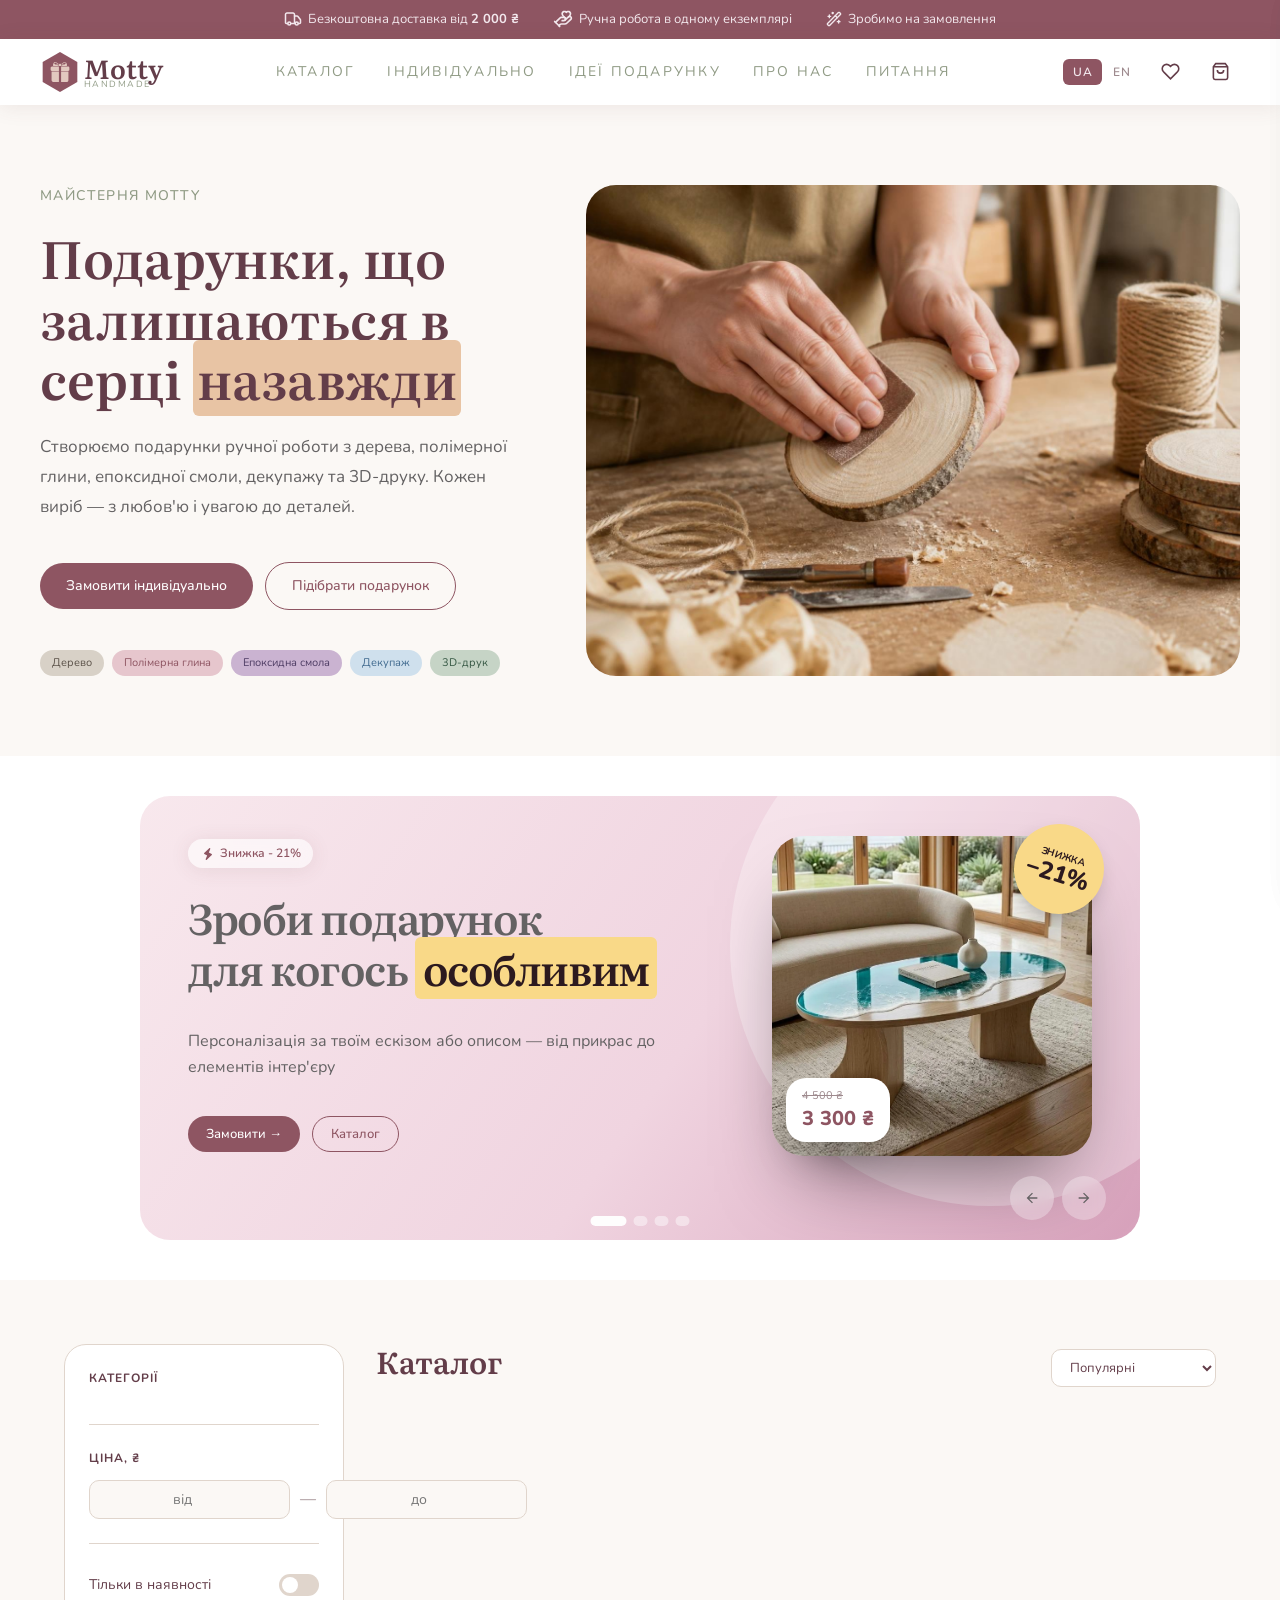
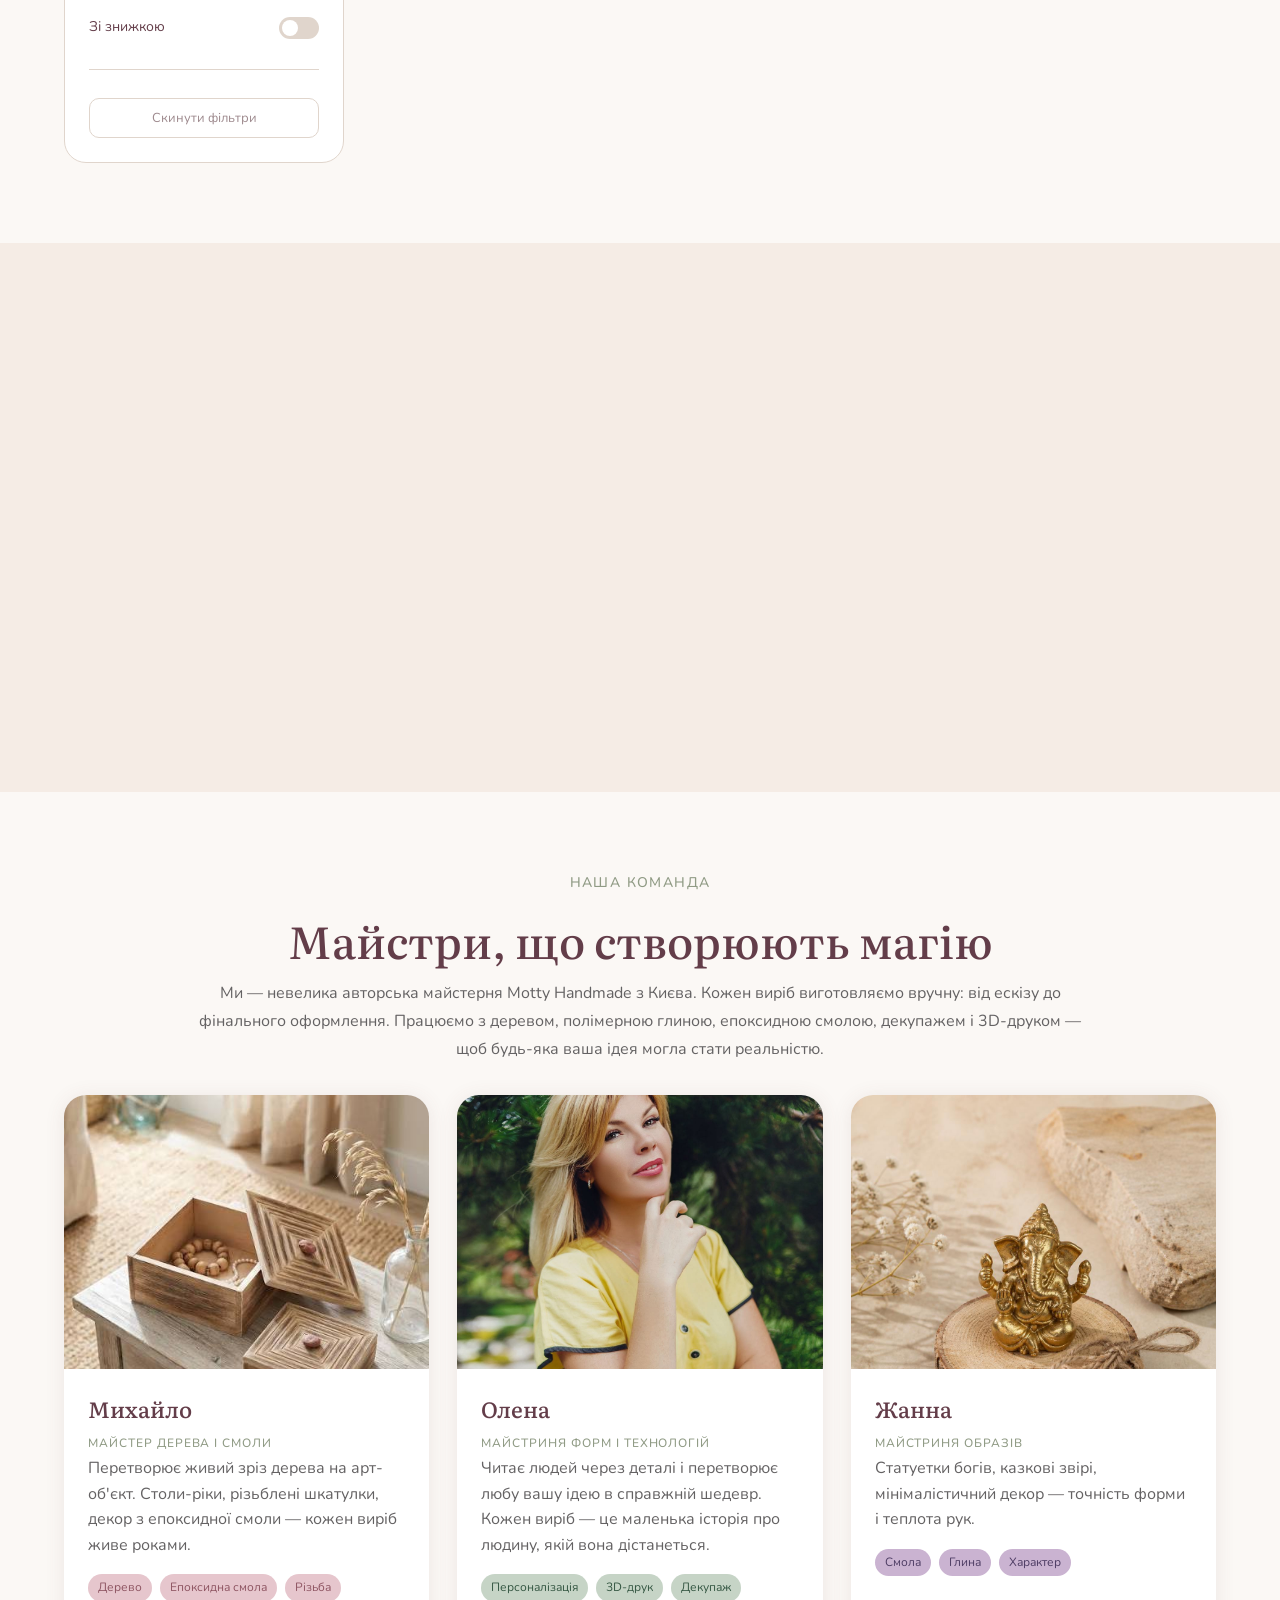
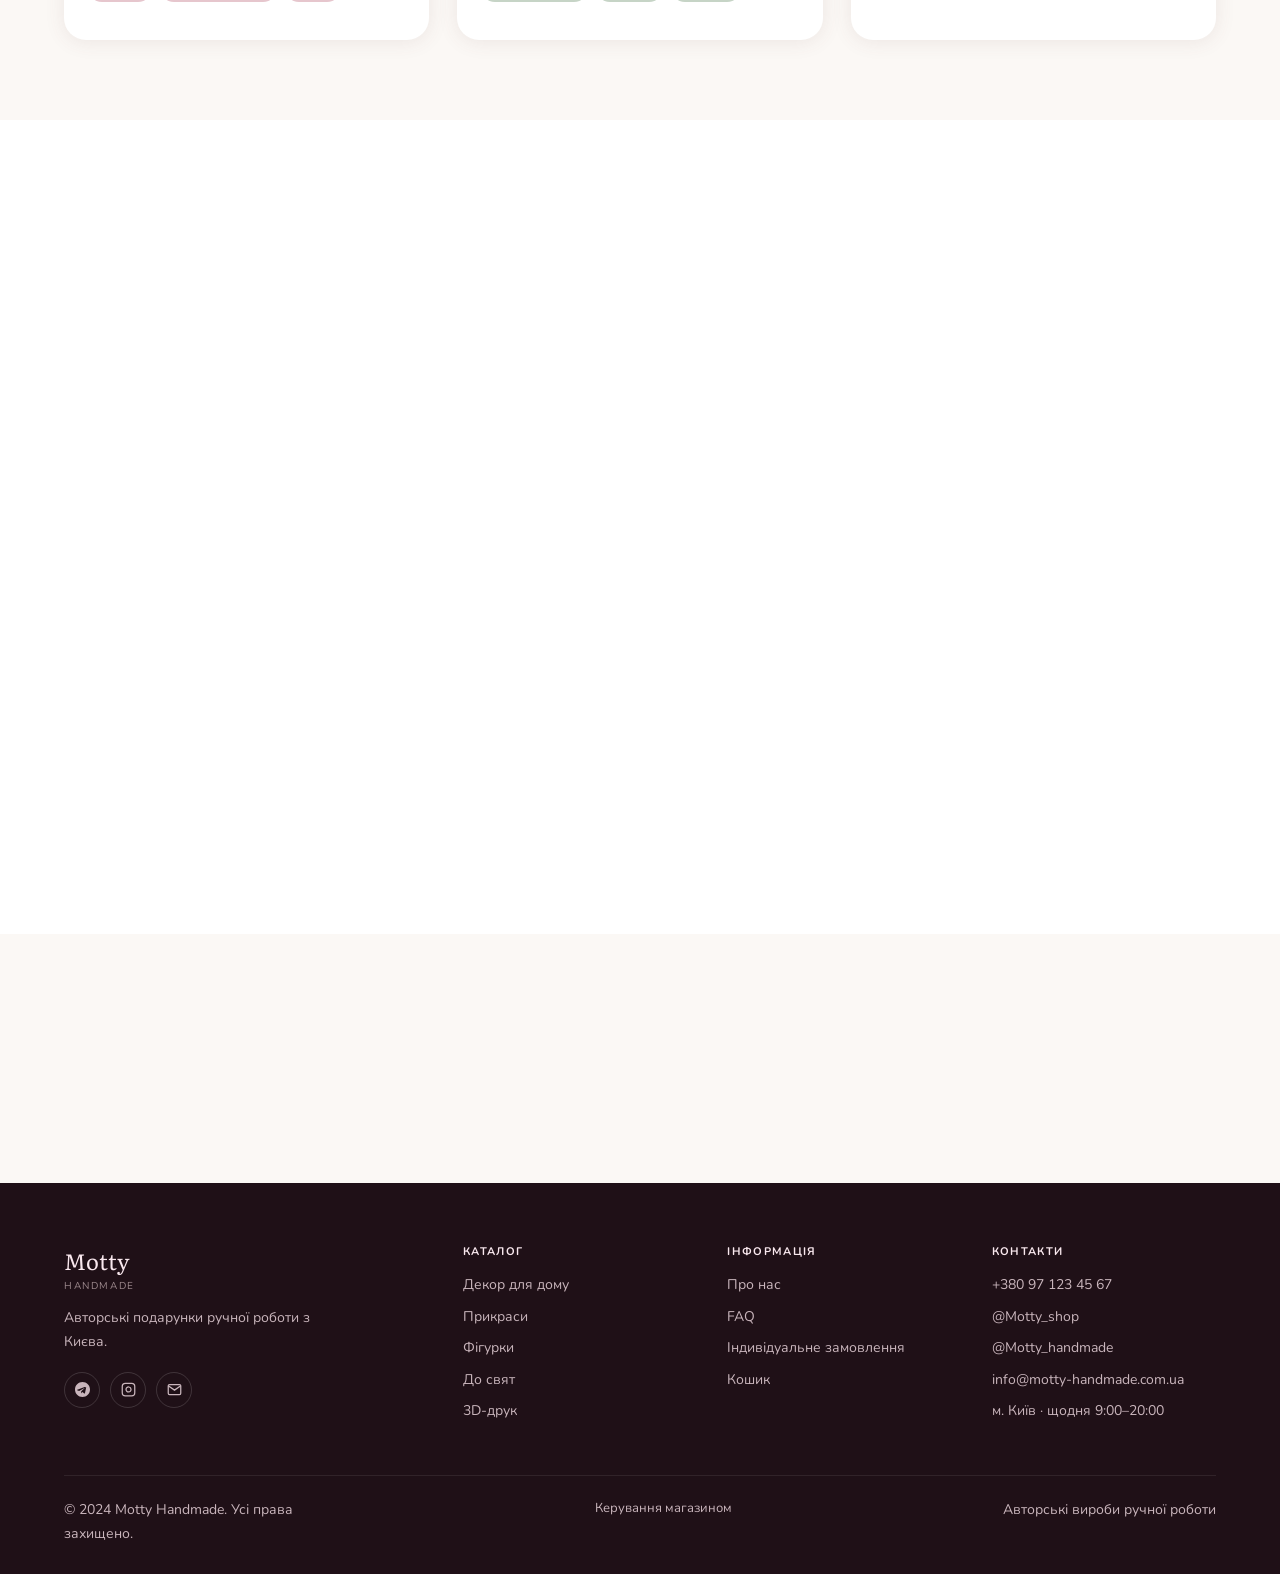
==== commit 54f4e779: "translate sections masters/order/faq" ====
--- a/index.html
+++ b/index.html
@@ -481,86 +481,81 @@
 <section  id="about" class="about">
   <div class="wrap">
     <div style="max-width:900px;margin:0 auto;text-align:center">
-      <span class="section-label">Наша команда</span>
-      <h2>Майстри, що створюють магію</h2>
-      <p>Ми — невелика авторська майстерня Motty Handmade з Києва. Кожен виріб виготовляємо вручну: від ескізу до фінального оформлення. Працюємо з деревом, полімерною глиною, епоксидною смолою, декупажем і 3D-друком — щоб будь-яка ваша ідея могла стати реальністю.</p>
-    </div>
-
+      <span class="section-label" data-i18n="about_team_label">Наша команда</span>
+      <h2 data-i18n="about_team_title">Майстри, що створюють магію</h2>
+      <p data-i18n="about_team_intro">Ми — невелика авторська майстерня Motty Handmade з Києва. Кожен виріб виготовляємо вручну: від ескізу до фінального оформлення. Працюємо з деревом, полімерною глиною, епоксидною смолою, декупажем і 3D-друком — щоб будь-яка ваша ідея могла стати реальністю.</p>
+    </div>
     <div class="masters-wrap">
-
       <!-- Master 1: Wood -->
-      <div style="background:var(--surface);border-radius:var(--r);overflow:hidden;box-shadow:var(--shadow);transition:.3s" onmouseover="this.style.transform='translateY(-6px)'" onmouseout="this.style.transform='none'">
-        <div style="position:relative;aspect-ratio:4/3;overflow:hidden;background:#f0e8dc">
+      <div class="masters-card">
+        <div class="masters-img">
           <img src="./assets/wooden-box.jpg" alt="Михайло"/>
         </div>
-        <div style="padding:22px 24px">
-          <h3 style="font-family:var(--ff-serif);font-size:22px;font-weight:500;margin-bottom:4px">Михайло</h3>
-          <p style="font-size:12px;color:var(--acc);font-weight:500;text-transform:uppercase;letter-spacing:.08em;margin-bottom:12px">Майстер дерева і смоли</p>
-          <p>Перетворює живий зріз дерева на арт-об&#39;єкт. Столи-ріки, різьблені шкатулки, декор з епоксидної смоли — кожен виріб живе роками.</p>
-          <div style="display:flex;gap:8px;flex-wrap:wrap">
-            <span style="padding:4px 10px;border-radius:50px;background:var(--acc-soft);color:var(--acc);font-size:12px">Дерево</span>
-            <span style="padding:4px 10px;border-radius:50px;background:var(--acc-soft);color:var(--acc);font-size:12px">Епоксидна смола</span>
-            <span style="padding:4px 10px;border-radius:50px;background:var(--acc-soft);color:var(--acc);font-size:12px">Різьба</span>
-          </div>
-        </div>
-      </div>
-
+        <div class="masters-info">
+          <h3 data-i18n="about_master1_name">Михайло</h3>
+          <span data-i18n="about_master1_role">Майстер дерева і смоли</span>
+          <p data-i18n="about_master1_desc">Перетворює живий зріз дерева на арт-об&#39;єкт. Столи-ріки, різьблені шкатулки, декор з епоксидної смоли — кожен виріб живе роками.</p>
+          <div class="masrers-tags">
+            <p class="masters-tag-span spn1" data-i18n="about_master1_tag1">Дерево</p>
+            <p class="masters-tag-span spn1" data-i18n="about_master1_tag2">Епоксидна смола</p>
+            <p class="masters-tag-span spn1" data-i18n="about_master1_tag3">Різьба</p>
+          </div>
+        </div>
+      </div>
       <!-- Master 2: 3D + Clay -->
-      <div style="background:var(--surface);border-radius:var(--r);overflow:hidden;box-shadow:var(--shadow);transition:.3s" onmouseover="this.style.transform='translateY(-6px)'" onmouseout="this.style.transform='none'">
-        <div style="position:relative;aspect-ratio:4/3;overflow:hidden;background:#e8f0e8">
+      <div class="masters-card">
+        <div class="masters-img">
           <img src="./assets/olena_shahsurkina.jpg" alt="Olena"/>
         </div>
-        <div style="padding:22px 24px">
-          <h3 style="font-family:var(--ff-serif);font-size:22px;font-weight:500;margin-bottom:4px">Олена</h3>
-          <p style="font-size:12px;color:#4A7C59;font-weight:500;text-transform:uppercase;letter-spacing:.08em;margin-bottom:12px">Майстриня форм і технологій</p>
-          <p>Читає людей через деталі і перетворює любу вашу ідею в справжній шедевр. Кожен виріб — це маленька історія про людину, якій вона дістанеться. </p>
-          <div style="display:flex;gap:8px;flex-wrap:wrap">
-            <span style="padding:4px 10px;border-radius:50px;background:#DFF5E8;color:#4A7C59;font-size:12px">Персоналізація</span>
-            <span style="padding:4px 10px;border-radius:50px;background:#DFF5E8;color:#4A7C59;font-size:12px">3D-друк</span>
-            <span style="padding:4px 10px;border-radius:50px;background:#DFF5E8;color:#4A7C59;font-size:12px">Декупаж</span>
-          </div>
-        </div>
-      </div>
-
+        <div class="masters-info">
+          <h3 data-i18n="about_master2_name">Олена</h3>
+          <span data-i18n="about_master2_role">Майстриня форм і технологій</span>
+          <p data-i18n="about_master2_desc">Читає людей через деталі і перетворює любу вашу ідею в справжній шедевр. Кожен виріб — це маленька історія про людину, якій вона дістанеться.</p>
+          <div class="masrers-tags">
+            <p class="masters-tag-span spn2" data-i18n="about_master2_tag1">Персоналізація</p>
+            <p class="masters-tag-span spn2" data-i18n="about_master2_tag2">3D-друк</p>
+            <p class="masters-tag-span spn2" data-i18n="about_master2_tag3">Декупаж</p>
+          </div>
+        </div>
+      </div>
       <!-- Master 3: Jewelry -->
-      <div style="background:var(--surface);border-radius:var(--r);overflow:hidden;box-shadow:var(--shadow);transition:.3s" onmouseover="this.style.transform='translateY(-6px)'" onmouseout="this.style.transform='none'">
-        <div style="position:relative;aspect-ratio:4/3;overflow:hidden;background:#f0e8f4">
+      <div class="masters-card">
+        <div class="masters-img">
           <img src="./assets/ganesha.jpg"/>
         </div>
-        <div style="padding:22px 24px">
-          <h3 style="font-family:var(--ff-serif);font-size:22px;font-weight:500;margin-bottom:4px">Жанна</h3>
-          <p style="font-size:12px;color:#7C5CBF;font-weight:500;text-transform:uppercase;letter-spacing:.08em;margin-bottom:12px">Майстриня образів</p>
-          <p>Статуетки богів, казкові звірі, мінімалістичний декор — точність форми і теплота рук.</p>
-          <div style="display:flex;gap:8px;flex-wrap:wrap">
-            <span style="padding:4px 10px;border-radius:50px;background:#f0e8ff;color:#7C5CBF;font-size:12px">Смола</span>
-            <span style="padding:4px 10px;border-radius:50px;background:#f0e8ff;color:#7C5CBF;font-size:12px">Глина</span>
-            <span style="padding:4px 10px;border-radius:50px;background:#f0e8ff;color:#7C5CBF;font-size:12px">Характер</span>
-          </div>
-        </div>
-      </div>
-
+        <div class="masters-info">
+          <h3 data-i18n="about_master3_name">Жанна</h3>
+          <span data-i18n="about_master3_role">Майстриня образів</span>
+          <p data-i18n="about_master3_desc">Статуетки богів, казкові звірі, мінімалістичний декор — точність форми і теплота рук.</p>
+          <div class="masrers-tags">
+            <p class="masters-tag-span spn3" data-i18n="about_master3_tag1">Смола</p>
+            <p class="masters-tag-span spn3" data-i18n="about_master3_tag2">Глина</p>
+            <p class="masters-tag-span spn3" data-i18n="about_master3_tag3">Характер</p>
+          </div>
+        </div>
+      </div>
     </div>
   </div>
 </section>
 
 <!-- ORDER QUIZ SECTION -->
-<section id="order-quiz" style="background:var(--surface);padding:80px 0">
+<section id="order-quiz" class="order-quiz-section" style="background:var(--surface);padding:80px 0">
   <div class="wrap" style="max-width:1040px">
     <div style="display:grid;grid-template-columns:1fr 1fr;gap:64px;align-items:center">
       <div class="reveal-left">
-        <span class="section-label">Персональний подарунок</span>
-        <h2>Замовити унікальний виріб у майстра</h2>
-        <p style="color:var(--ink2);font-size:15px;line-height:1.75;margin-bottom:28px">Маєте власний ескіз, пам&#39;ятну цитату чи специфічні розміри? Опишіть вашу ідею — і майстер втілить її з найкращих матеріалів.</p>
+        <span class="section-label" data-i18n="oq_section_label">Персональний подарунок</span>
+        <h2 data-i18n="oq_section_title">Замовити унікальний виріб у майстра</h2>
+        <p data-i18n="oq_section_desc" style="color:var(--ink2);font-size:15px;line-height:1.75;margin-bottom:28px">Маєте власний ескіз, пам&#39;ятну цитату чи специфічні розміри? Опишіть вашу ідею — і майстер втілить її з найкращих матеріалів.</p>
         <div style="display:flex;flex-direction:column;gap:16px;margin-bottom:28px">
-          <div style="display:flex;gap:14px;align-items:flex-start"><div style="width:32px;height:32px;border-radius:50%;background:var(--acc);color:#fff;font-family:var(--ff-serif);font-size:16px;font-weight:600;display:flex;align-items:center;justify-content:center;flex-shrink:0">1</div><div><p style="font-size:15px;font-weight:500;margin:0 0 3px">Узгодження деталей</p><p style="font-size:13px;color:var(--mute);margin:0">Майстер зв&#39;яжеться, покаже зразки та затвердить макет</p></div></div>
-          <div style="display:flex;gap:14px;align-items:flex-start"><div style="width:32px;height:32px;border-radius:50%;background:var(--acc);color:#fff;font-family:var(--ff-serif);font-size:16px;font-weight:600;display:flex;align-items:center;justify-content:center;flex-shrink:0">2</div><div><p style="font-size:15px;font-weight:500;margin:0 0 3px">Ручне виготовлення</p><p style="font-size:13px;color:var(--mute);margin:0">Різьблення, ліпка чи тиснення із щоденним фотозвітом</p></div></div>
-          <div style="display:flex;gap:14px;align-items:flex-start"><div style="width:32px;height:32px;border-radius:50%;background:var(--acc);color:#fff;font-family:var(--ff-serif);font-size:16px;font-weight:600;display:flex;align-items:center;justify-content:center;flex-shrink:0">3</div><div><p style="font-size:15px;font-weight:500;margin:0 0 3px">Подарункове пакування</p><p style="font-size:13px;color:var(--mute);margin:0">Крафт-папір, сургучева печатка і відправка по Україні</p></div></div>
+          <div style="display:flex;gap:14px;align-items:flex-start"><div style="width:32px;height:32px;border-radius:50%;background:var(--acc);color:#fff;font-family:var(--ff-serif);font-size:16px;font-weight:600;display:flex;align-items:center;justify-content:center;flex-shrink:0">1</div><div><p data-i18n="oq_process1_title" style="font-size:15px;font-weight:500;margin:0 0 3px">Узгодження деталей</p><p data-i18n="oq_process1_desc" style="font-size:13px;color:var(--mute);margin:0">Майстер зв&#39;яжеться, покаже зразки та затвердить макет</p></div></div>
+          <div style="display:flex;gap:14px;align-items:flex-start"><div style="width:32px;height:32px;border-radius:50%;background:var(--acc);color:#fff;font-family:var(--ff-serif);font-size:16px;font-weight:600;display:flex;align-items:center;justify-content:center;flex-shrink:0">2</div><div><p data-i18n="oq_process2_title" style="font-size:15px;font-weight:500;margin:0 0 3px">Ручне виготовлення</p><p data-i18n="oq_process2_desc" style="font-size:13px;color:var(--mute);margin:0">Різьблення, ліпка чи тиснення із щоденним фотозвітом</p></div></div>
+          <div style="display:flex;gap:14px;align-items:flex-start"><div style="width:32px;height:32px;border-radius:50%;background:var(--acc);color:#fff;font-family:var(--ff-serif);font-size:16px;font-weight:600;display:flex;align-items:center;justify-content:center;flex-shrink:0">3</div><div><p data-i18n="oq_process3_title" style="font-size:15px;font-weight:500;margin:0 0 3px">Подарункове пакування</p><p data-i18n="oq_process3_desc" style="font-size:13px;color:var(--mute);margin:0">Крафт-папір, сургучева печатка і відправка по Україні</p></div></div>
         </div>
         <div style="background:var(--ok-soft);border-radius:var(--r-sm);padding:14px 16px;display:flex;gap:10px;margin-bottom:24px">
           <svg width="18" height="18" fill="none" stroke="var(--ok)" stroke-width="2" viewBox="0 0 24 24" style="flex-shrink:0;margin-top:1px"><path d="M12 22s8-4 8-10V5l-8-3-8 3v7c0 6 8 10 8 10z"/></svg>
-          <p style="font-size:13px;color:var(--ink2);margin:0;line-height:1.6"><strong>Гарантія:</strong> оплата після фото готового виробу або при отриманні у відділенні.</p>
-        </div>
-        <button class="btn btn-primary" onclick="openOrderQuiz()">Безкоштовна діагностика &#8594;</button>
+          <p data-i18n="oq_guarantee" style="font-size:13px;color:var(--ink2);margin:0;line-height:1.6"><strong>Гарантія:</strong> оплата після фото готового виробу або при отриманні у відділенні.</p>
+        </div>
+        <button class="btn btn-primary" onclick="openOrderQuiz()" data-i18n="oq_cta">Безкоштовна діагностика &#8594;</button>
       </div>
       <div class="reveal-right" style="border-radius:var(--r);overflow:hidden">
         <img src="./assets/decupas-boutle.jpg" alt="Personal gift"/>
@@ -570,7 +565,7 @@
 </section>
 
 <!-- ORDER QUIZ MODAL -->
-<div id="orderQuizOverlay" style="display:none;position:fixed;inset:0;z-index:600;background:rgba(0,0,0,.5);overflow-y:auto;padding:40px 20px;align-items:center;justify-content:center" onclick="handleOQClick(event)">
+<div id="orderQuizOverlay" class="order-quiz-overlay" style="display:none;position:fixed;inset:0;z-index:600;background:rgba(0,0,0,.5);overflow-y:auto;padding:40px 20px;align-items:center;justify-content:center" onclick="handleOQClick(event)">
   <div id="orderQuizBox" style="background:#F5F5F8;border-radius:20px;max-width:620px;width:100%;margin:auto;position:relative;box-shadow:0 20px 60px rgba(0,0,0,.2);overflow:hidden">
     <button onclick="closeOrderQuiz()" style="position:absolute;top:16px;right:16px;width:36px;height:36px;border-radius:50%;background:rgba(255,255,255,.9);border:none;cursor:pointer;display:flex;align-items:center;justify-content:center;z-index:10">
       <svg width="15" height="15" fill="none" stroke="currentColor" stroke-width="2" viewBox="0 0 24 24"><path d="M18 6L6 18M6 6l12 12"/></svg>
@@ -587,64 +582,64 @@
       <!-- Step 0 -->
       <div class="oq-step oq-show" id="oqs0">
         <div style="text-align:center;margin-bottom:24px">
-          <h2 style="font-family:var(--ff-serif);font-size:clamp(22px,3vw,30px);font-weight:500;margin-bottom:8px">Безкоштовна <em style="color:#7C5CBF;font-style:italic">діагностика</em></h2>
-          <p style="color:var(--mute);font-size:14px;line-height:1.6">Дайте відповідь на кілька запитань — і я підготую персональні ідеї до нашої зустрічі</p>
-        </div>
-        <h3 style="font-family:var(--ff-serif);font-size:22px;text-align:center;margin-bottom:18px">Для кого шукаєте <em style="color:#7C5CBF;font-style:italic">подарунок?</em></h3>
+          <h2 data-i18n="oq_intro_title" style="font-family:var(--ff-serif);font-size:clamp(22px,3vw,30px);font-weight:500;margin-bottom:8px">Безкоштовна <em style="color:#7C5CBF;font-style:italic">діагностика</em></h2>
+          <p data-i18n="oq_intro_desc" style="color:var(--mute);font-size:14px;line-height:1.6">Дайте відповідь на кілька запитань — і я підготую персональні ідеї до нашої зустрічі</p>
+        </div>
+        <h3 data-i18n="oq_step0_title" style="font-family:var(--ff-serif);font-size:22px;text-align:center;margin-bottom:18px">Для кого шукаєте <em style="color:#7C5CBF;font-style:italic">подарунок?</em></h3>
         <div class="oq-opts">
-          <button class="oq-opt" onclick="oqSel(0,this)"><svg width="17" height="17" fill="none" stroke="currentColor" stroke-width="2" viewBox="0 0 24 24"><path d="M20.84 4.61a5.5 5.5 0 0 0-7.78 0L12 5.67l-1.06-1.06a5.5 5.5 0 0 0-7.78 7.78l1.06 1.06L12 21.23l7.78-7.78 1.06-1.06a5.5 5.5 0 0 0 0-7.78z"/></svg>Для мами / тата</button>
-          <button class="oq-opt" onclick="oqSel(0,this)"><svg width="17" height="17" fill="none" stroke="currentColor" stroke-width="2" viewBox="0 0 24 24"><circle cx="9" cy="7" r="4"/><path d="M3 21v-2a4 4 0 0 1 4-4h4a4 4 0 0 1 4 4v2"/><path d="M16 3.13a4 4 0 0 1 0 7.75"/><path d="M21 21v-2a4 4 0 0 0-3-3.87"/></svg>Для партнера / партнерки</button>
-          <button class="oq-opt" onclick="oqSel(0,this)"><svg width="17" height="17" fill="none" stroke="currentColor" stroke-width="2" viewBox="0 0 24 24"><path d="M17 21v-2a4 4 0 0 0-4-4H5a4 4 0 0 0-4 4v2"/><circle cx="9" cy="7" r="4"/></svg>Для друга / подруги</button>
-          <button class="oq-opt" onclick="oqSel(0,this)"><svg width="17" height="17" fill="none" stroke="currentColor" stroke-width="2" viewBox="0 0 24 24"><rect x="2" y="7" width="20" height="14" rx="2"/><path d="M16 7V5a2 2 0 0 0-2-2h-4a2 2 0 0 0-2 2v2"/></svg>Для колеги / знайомого</button>
+          <button class="oq-opt" onclick="oqSel(0,this)"><svg width="17" height="17" fill="none" stroke="currentColor" stroke-width="2" viewBox="0 0 24 24"><path d="M20.84 4.61a5.5 5.5 0 0 0-7.78 0L12 5.67l-1.06-1.06a5.5 5.5 0 0 0-7.78 7.78l1.06 1.06L12 21.23l7.78-7.78 1.06-1.06a5.5 5.5 0 0 0 0-7.78z"/></svg><span data-i18n="oq_opt0_1">Для мами / тата</span></button>
+          <button class="oq-opt" onclick="oqSel(0,this)"><svg width="17" height="17" fill="none" stroke="currentColor" stroke-width="2" viewBox="0 0 24 24"><circle cx="9" cy="7" r="4"/><path d="M3 21v-2a4 4 0 0 1 4-4h4a4 4 0 0 1 4 4v2"/><path d="M16 3.13a4 4 0 0 1 0 7.75"/><path d="M21 21v-2a4 4 0 0 0-3-3.87"/></svg><span data-i18n="oq_opt0_2">Для партнера / партнерки</span></button>
+          <button class="oq-opt" onclick="oqSel(0,this)"><svg width="17" height="17" fill="none" stroke="currentColor" stroke-width="2" viewBox="0 0 24 24"><path d="M17 21v-2a4 4 0 0 0-4-4H5a4 4 0 0 0-4 4v2"/><circle cx="9" cy="7" r="4"/></svg><span data-i18n="oq_opt0_3">Для друга / подруги</span></button>
+          <button class="oq-opt" onclick="oqSel(0,this)"><svg width="17" height="17" fill="none" stroke="currentColor" stroke-width="2" viewBox="0 0 24 24"><rect x="2" y="7" width="20" height="14" rx="2"/><path d="M16 7V5a2 2 0 0 0-2-2h-4a2 2 0 0 0-2 2v2"/></svg><span data-i18n="oq_opt0_4">Для колеги / знайомого</span></button>
         </div>
       </div>
       <!-- Step 1 -->
       <div class="oq-step" id="oqs1">
-        <h3 style="font-family:var(--ff-serif);font-size:clamp(22px,3vw,28px);text-align:center;margin-bottom:18px">Який <em style="color:#7C5CBF;font-style:italic">привід?</em></h3>
+        <h3 data-i18n="oq_step1_title" style="font-family:var(--ff-serif);font-size:clamp(22px,3vw,28px);text-align:center;margin-bottom:18px">Який <em style="color:#7C5CBF;font-style:italic">привід?</em></h3>
         <div class="oq-opts">
-          <button class="oq-opt" onclick="oqSel(1,this)"><svg width="17" height="17" fill="none" stroke="currentColor" stroke-width="2" viewBox="0 0 24 24"><rect x="3" y="4" width="18" height="18" rx="2"/><line x1="16" y1="2" x2="16" y2="6"/><line x1="8" y1="2" x2="8" y2="6"/><line x1="3" y1="10" x2="21" y2="10"/></svg>День народження</button>
-          <button class="oq-opt" onclick="oqSel(1,this)"><svg width="17" height="17" fill="none" stroke="currentColor" stroke-width="2" viewBox="0 0 24 24"><path d="M12 2l3.09 6.26L22 9.27l-5 4.87 1.18 6.88L12 17.77l-6.18 3.25L7 14.14 2 9.27l6.91-1.01L12 2z"/></svg>Річниця / свято</button>
-          <button class="oq-opt" onclick="oqSel(1,this)"><svg width="17" height="17" fill="none" stroke="currentColor" stroke-width="2" viewBox="0 0 24 24"><path d="M12 22s8-4 8-10V5l-8-3-8 3v7c0 6 8 10 8 10z"/></svg>Просто так — порадувати</button>
-          <button class="oq-opt" onclick="oqSel(1,this)"><svg width="17" height="17" fill="none" stroke="currentColor" stroke-width="2" viewBox="0 0 24 24"><circle cx="12" cy="12" r="10"/><line x1="12" y1="8" x2="12" y2="12"/><line x1="12" y1="16" x2="12.01" y2="16"/></svg>Інший привід</button>
+          <button class="oq-opt" onclick="oqSel(1,this)"><svg width="17" height="17" fill="none" stroke="currentColor" stroke-width="2" viewBox="0 0 24 24"><rect x="3" y="4" width="18" height="18" rx="2"/><line x1="16" y1="2" x2="16" y2="6"/><line x1="8" y1="2" x2="8" y2="6"/><line x1="3" y1="10" x2="21" y2="10"/></svg><span data-i18n="oq_opt1_1">День народження</span></button>
+          <button class="oq-opt" onclick="oqSel(1,this)"><svg width="17" height="17" fill="none" stroke="currentColor" stroke-width="2" viewBox="0 0 24 24"><path d="M12 2l3.09 6.26L22 9.27l-5 4.87 1.18 6.88L12 17.77l-6.18 3.25L7 14.14 2 9.27l6.91-1.01L12 2z"/></svg><span data-i18n="oq_opt1_2">Річниця / свято</span></button>
+          <button class="oq-opt" onclick="oqSel(1,this)"><svg width="17" height="17" fill="none" stroke="currentColor" stroke-width="2" viewBox="0 0 24 24"><path d="M12 22s8-4 8-10V5l-8-3-8 3v7c0 6 8 10 8 10z"/></svg><span data-i18n="oq_opt1_3">Просто так — порадувати</span></button>
+          <button class="oq-opt" onclick="oqSel(1,this)"><svg width="17" height="17" fill="none" stroke="currentColor" stroke-width="2" viewBox="0 0 24 24"><circle cx="12" cy="12" r="10"/><line x1="12" y1="8" x2="12" y2="12"/><line x1="12" y1="16" x2="12.01" y2="16"/></svg><span data-i18n="oq_opt1_4">Інший привід</span></button>
         </div>
       </div>
       <!-- Step 2 -->
       <div class="oq-step" id="oqs2">
-        <h3 style="font-family:var(--ff-serif);font-size:clamp(22px,3vw,28px);text-align:center;margin-bottom:18px">Що найважливіше у <em style="color:#7C5CBF;font-style:italic">подарунку?</em></h3>
+        <h3 data-i18n="oq_step2_title" style="font-family:var(--ff-serif);font-size:clamp(22px,3vw,28px);text-align:center;margin-bottom:18px">Що найважливіше у <em style="color:#7C5CBF;font-style:italic">подарунку?</em></h3>
         <div class="oq-opts">
-          <button class="oq-opt" onclick="oqSel(2,this)"><svg width="17" height="17" fill="none" stroke="currentColor" stroke-width="2" viewBox="0 0 24 24"><path d="M12 22s8-4 8-10V5l-8-3-8 3v7c0 6 8 10 8 10z"/></svg>Унікальність і душа</button>
-          <button class="oq-opt" onclick="oqSel(2,this)"><svg width="17" height="17" fill="none" stroke="currentColor" stroke-width="2" viewBox="0 0 24 24"><path d="M20 21v-2a4 4 0 0 0-4-4H8a4 4 0 0 0-4 4v2"/><circle cx="12" cy="7" r="4"/></svg>Підходить під характер</button>
-          <button class="oq-opt" onclick="oqSel(2,this)"><svg width="17" height="17" fill="none" stroke="currentColor" stroke-width="2" viewBox="0 0 24 24"><rect x="2" y="5" width="20" height="14" rx="2"/><line x1="2" y1="10" x2="22" y2="10"/></svg>Вписується в бюджет</button>
-          <button class="oq-opt" onclick="oqSel(2,this)"><svg width="17" height="17" fill="none" stroke="currentColor" stroke-width="2" viewBox="0 0 24 24"><polygon points="13 2 3 14 12 14 11 22 21 10 12 10 13 2"/></svg>Здивує і запам&#39;ятається</button>
+          <button class="oq-opt" onclick="oqSel(2,this)"><svg width="17" height="17" fill="none" stroke="currentColor" stroke-width="2" viewBox="0 0 24 24"><path d="M12 22s8-4 8-10V5l-8-3-8 3v7c0 6 8 10 8 10z"/></svg><span data-i18n="oq_opt2_1">Унікальність і душа</span></button>
+          <button class="oq-opt" onclick="oqSel(2,this)"><svg width="17" height="17" fill="none" stroke="currentColor" stroke-width="2" viewBox="0 0 24 24"><path d="M20 21v-2a4 4 0 0 0-4-4H8a4 4 0 0 0-4 4v2"/><circle cx="12" cy="7" r="4"/></svg><span data-i18n="oq_opt2_2">Підходить під характер</span></button>
+          <button class="oq-opt" onclick="oqSel(2,this)"><svg width="17" height="17" fill="none" stroke="currentColor" stroke-width="2" viewBox="0 0 24 24"><rect x="2" y="5" width="20" height="14" rx="2"/><line x1="2" y1="10" x2="22" y2="10"/></svg><span data-i18n="oq_opt2_3">Вписується в бюджет</span></button>
+          <button class="oq-opt" onclick="oqSel(2,this)"><svg width="17" height="17" fill="none" stroke="currentColor" stroke-width="2" viewBox="0 0 24 24"><polygon points="13 2 3 14 12 14 11 22 21 10 12 10 13 2"/></svg><span data-i18n="oq_opt2_4">Здивує і запам&#39;ятається</span></button>
         </div>
       </div>
       <!-- Step 3: форма -->
       <div class="oq-step" id="oqs3">
         <div style="text-align:center;margin-bottom:22px">
-          <h3 style="font-family:var(--ff-serif);font-size:clamp(20px,2.5vw,28px);font-weight:500;margin-bottom:6px">Заповніть форму — і оберемо</h3>
-          <span style="font-family:var(--ff-serif);font-size:clamp(18px,2vw,24px);color:#7C5CBF;font-style:italic">зручний час</span>
+          <h3 data-i18n="oq_form_title" style="font-family:var(--ff-serif);font-size:clamp(20px,2.5vw,28px);font-weight:500;margin-bottom:6px">Заповніть форму — і оберемо</h3>
+          <span data-i18n="oq_form_subtitle" style="font-family:var(--ff-serif);font-size:clamp(18px,2vw,24px);color:#7C5CBF;font-style:italic">зручний час</span>
         </div>
         <div style="display:flex;flex-direction:column;gap:12px">
-          <input id="oqName" type="text" placeholder="Ваше ім&#39;я" style="width:100%;padding:14px 18px;border:1.5px solid var(--line);border-radius:var(--r-sm);font-size:15px;font-family:var(--ff-sans);background:#fff;outline:none;box-sizing:border-box">
+          <input id="oqName" type="text" data-i18n="oq_name_placeholder" placeholder="Ваше ім&#39;я" style="width:100%;padding:14px 18px;border:1.5px solid var(--line);border-radius:var(--r-sm);font-size:15px;font-family:var(--ff-sans);background:#fff;outline:none;box-sizing:border-box">
           <div style="display:flex;align-items:center;border:1.5px solid var(--line);border-radius:var(--r-sm);background:#fff;overflow:hidden">
             <span style="padding:0 14px;color:var(--mute);font-size:13px;border-right:1px solid var(--line);white-space:nowrap;height:50px;display:flex;align-items:center">UA +380</span>
             <input id="oqPhone" type="tel" placeholder="67 123 45 67" style="flex:1;padding:14px;border:none;font-size:15px;font-family:var(--ff-sans);background:transparent;outline:none">
           </div>
-          <input id="oqSocial" type="text" placeholder="Telegram або Instagram @username (необов&#39;язково)" style="width:100%;padding:14px 18px;border:1.5px solid var(--line);border-radius:var(--r-sm);font-size:15px;font-family:var(--ff-sans);background:#fff;outline:none;box-sizing:border-box">
-          <button onclick="oqSubmit()" style="width:100%;padding:16px;background:#7C5CBF;color:#fff;border:none;border-radius:50px;font-size:14px;font-weight:600;font-family:var(--ff-sans);letter-spacing:.06em;cursor:pointer;margin-top:6px">ЗАПИСАТИСЯ НА ДІАГНОСТИКУ &#8594;</button>
+          <input id="oqSocial" type="text" data-i18n="oq_social_placeholder" placeholder="Telegram або Instagram @username (необов&#39;язково)" style="width:100%;padding:14px 18px;border:1.5px solid var(--line);border-radius:var(--r-sm);font-size:15px;font-family:var(--ff-sans);background:#fff;outline:none;box-sizing:border-box">
+          <button data-i18n="oq_submit" onclick="oqSubmit()" style="width:100%;padding:16px;background:#7C5CBF;color:#fff;border:none;border-radius:50px;font-size:14px;font-weight:600;font-family:var(--ff-sans);letter-spacing:.06em;cursor:pointer;margin-top:6px">ЗАПИСАТИСЯ НА ДІАГНОСТИКУ &#8594;</button>
         </div>
       </div>
       <!-- Success -->
       <div class="oq-step" id="oqs-ok">
         <div style="text-align:center;padding:20px 0">
           <svg width="56" height="56" fill="none" stroke="var(--ok)" stroke-width="2" viewBox="0 0 24 24" style="margin:0 auto 18px;display:block"><path d="M22 11.08V12a10 10 0 1 1-5.93-9.14"/><polyline points="22 4 12 14.01 9 11.01"/></svg>
-          <h3 style="font-family:var(--ff-serif);font-size:26px;margin-bottom:10px">Дякуємо! Вже чекаємо</h3>
-          <p style="color:var(--mute);font-size:14px;line-height:1.7">Майстер зв&#39;яжеться з вами найближчим часом і підготує персональні ідеї</p>
+          <h3 data-i18n="oq_success_title" style="font-family:var(--ff-serif);font-size:26px;margin-bottom:10px">Дякуємо! Вже чекаємо</h3>
+          <p data-i18n="oq_success_desc" style="color:var(--mute);font-size:14px;line-height:1.7">Майстер зв&#39;яжеться з вами найближчим часом і підготує персональні ідеї</p>
         </div>
       </div>
       <!-- Nav -->
       <div id="oqNav" style="display:flex;align-items:center;margin-top:16px">
-        <button id="oqBackBtn" onclick="oqBack()" style="display:none;background:none;border:none;cursor:pointer;font-size:13px;color:var(--mute);font-family:var(--ff-sans);padding:0">&#8592; Назад</button>
+        <button id="oqBackBtn" data-i18n="oq_back" onclick="oqBack()" style="display:none;background:none;border:none;cursor:pointer;font-size:13px;color:var(--mute);font-family:var(--ff-sans);padding:0">&#8592; Назад</button>
       </div>
     </div>
   </div>
@@ -808,7 +803,8 @@
   currentLang = savedLang;
   document.querySelectorAll('[data-i18n]').forEach(function(el){
     var key = el.dataset.i18n;
-    el.innerHTML = t(key);
+    if(el.tagName === 'INPUT' && el.hasAttribute('placeholder')) el.placeholder = t(key);
+    else el.innerHTML = t(key);
   });
   document.querySelectorAll('.lang-btn').forEach(function(b){
     b.classList.toggle('active', b.dataset.lang === savedLang);
--- a/css/shop.css
+++ b/css/shop.css
@@ -319,6 +319,18 @@
 
 /* About */
 .masters-wrap{margin-top:32px;display:grid;grid-template-columns:repeat(3,1fr);gap:28px}
+.masters-card{background:var(--surface);border-radius:var(--r);overflow:hidden;box-shadow:var(--shadow);transition:.3s}
+.masters-card:hover{transform: translateY(-6px);}
+.masters-img{position:relative;aspect-ratio:4/3;overflow:hidden;background:#f0e8dc}
+.masters-info{padding:22px 24px}
+.masters-info h3{font-family:var(--ff-serif);font-size:22px;font-weight:500;margin-bottom:4px;color:var(--ink2)}
+.masters-info span{font-size:12px;color:var(--acc-l);font-weight:500;text-transform:uppercase;letter-spacing:.08em;margin-bottom:12px}
+.masters-info p{margin-bottom: 16px}
+.masrers-tags{display:flex;gap:8px;flex-wrap:wrap}
+.masters-tag-span{padding:4px 10px;border-radius:50px;font-size:12px}
+.spn1{background:#E6C6CD;color:var(--acc)}
+.spn2{background:#c6d4c6;color:#355743}
+.spn3{background:#cab3d1;color:#4e3d64}
 
 /* Order Quiz */
 .oq-dot{height:5px;border-radius:3px;width:36px;background:var(--line);transition:.35s}
@@ -333,6 +345,15 @@
 
 /* ── About block ── */
 .about{padding:80px 0;}
+.about .wrap>div:first-child{max-width:900px;margin:0 auto;text-align:center}
+.about .wrap>div:first-child p{line-height:1.75}
+.masters-card{min-width:0}
+.masters-info{overflow-wrap:anywhere}
+#order-quiz .wrap>div{display:grid!important;grid-template-columns:minmax(0,1fr) minmax(0,1fr)!important;gap:clamp(28px,5vw,64px)!important}
+#order-quiz .wrap>div>div:last-child img{display:block;width:100%;height:100%;min-height:320px;max-height:560px;object-fit:cover}
+#orderQuizBox{max-height:calc(100dvh - 48px);overflow-y:auto}
+#oqBody{min-width:0}
+.oq-opt{min-width:0;overflow-wrap:anywhere}
 
 /* ── FAQ ── */
 .faq-section{padding:80px 0;background:var(--soft)}
@@ -349,6 +370,11 @@
 
 /* ── Responsive shop ── */
 @media(max-width:1024px){
+  .masters-wrap{grid-template-columns:repeat(2,minmax(0,1fr));gap:20px}
+  .masters-card:last-child{grid-column:1/-1;max-width:calc(50% - 10px);justify-self:center;width:100%}
+  #order-quiz{padding:64px 24px!important}
+  #order-quiz .wrap>div{gap:28px!important}
+  #oqBody{padding-left:28px!important;padding-right:28px!important}
   .catalog-layout{grid-template-columns:240px 1fr}
   .products-grid{grid-template-columns:repeat(2,1fr)}
   .hero-about{padding:64px 24px}
@@ -362,6 +388,18 @@
   .quiz-results-grid{grid-template-columns:1fr 1fr}
 }
 @media(max-width:768px){
+  .about{padding:56px 0}
+  .masters-wrap{grid-template-columns:1fr;gap:18px;margin-top:24px}
+  .masters-card:last-child{grid-column:auto;max-width:none}
+  .masters-info{padding:20px}
+  #order-quiz{padding:56px 20px!important}
+  #order-quiz .wrap>div{grid-template-columns:1fr!important;gap:28px!important}
+  #order-quiz .wrap>div>div:last-child{max-height:360px}
+  #order-quiz .wrap>div>div:last-child img{min-height:0;height:clamp(220px,60vw,360px)}
+  #orderQuizOverlay{padding:16px!important;align-items:flex-start!important}
+  #orderQuizBox{margin:auto!important;max-height:calc(100dvh - 32px)}
+  #oqBody{padding:0 24px 24px!important}
+  #oqBody h3{font-size:clamp(20px,5vw,25px)!important}
   .hero-about{padding:48px 20px}
   .hero-wrap{flex-direction:column;align-items:stretch;gap:32px}
   .hero-text{flex:none;width:100%;max-width:none}
@@ -389,6 +427,15 @@
   .faq-grid{grid-template-columns:1fr}
 }
 @media(max-width:480px){
+  #order-quiz{padding:44px 16px!important}
+  #order-quiz .wrap>div>div:last-child{max-height:260px}
+  #order-quiz .wrap>div>div:last-child img{height:240px}
+  #orderQuizOverlay{padding:8px!important}
+  #orderQuizBox{border-radius:16px!important;max-height:calc(100dvh - 16px)}
+  #oqBody{padding:0 16px 20px!important}
+  #oqDots{margin-bottom:18px!important}
+  .oq-opts{gap:8px}
+  .oq-opt{padding:12px;font-size:13px}
   .lang-switcher{display: none;}
   .hero-about{padding:36px 16px}
   .hero-wrap{gap:24px}
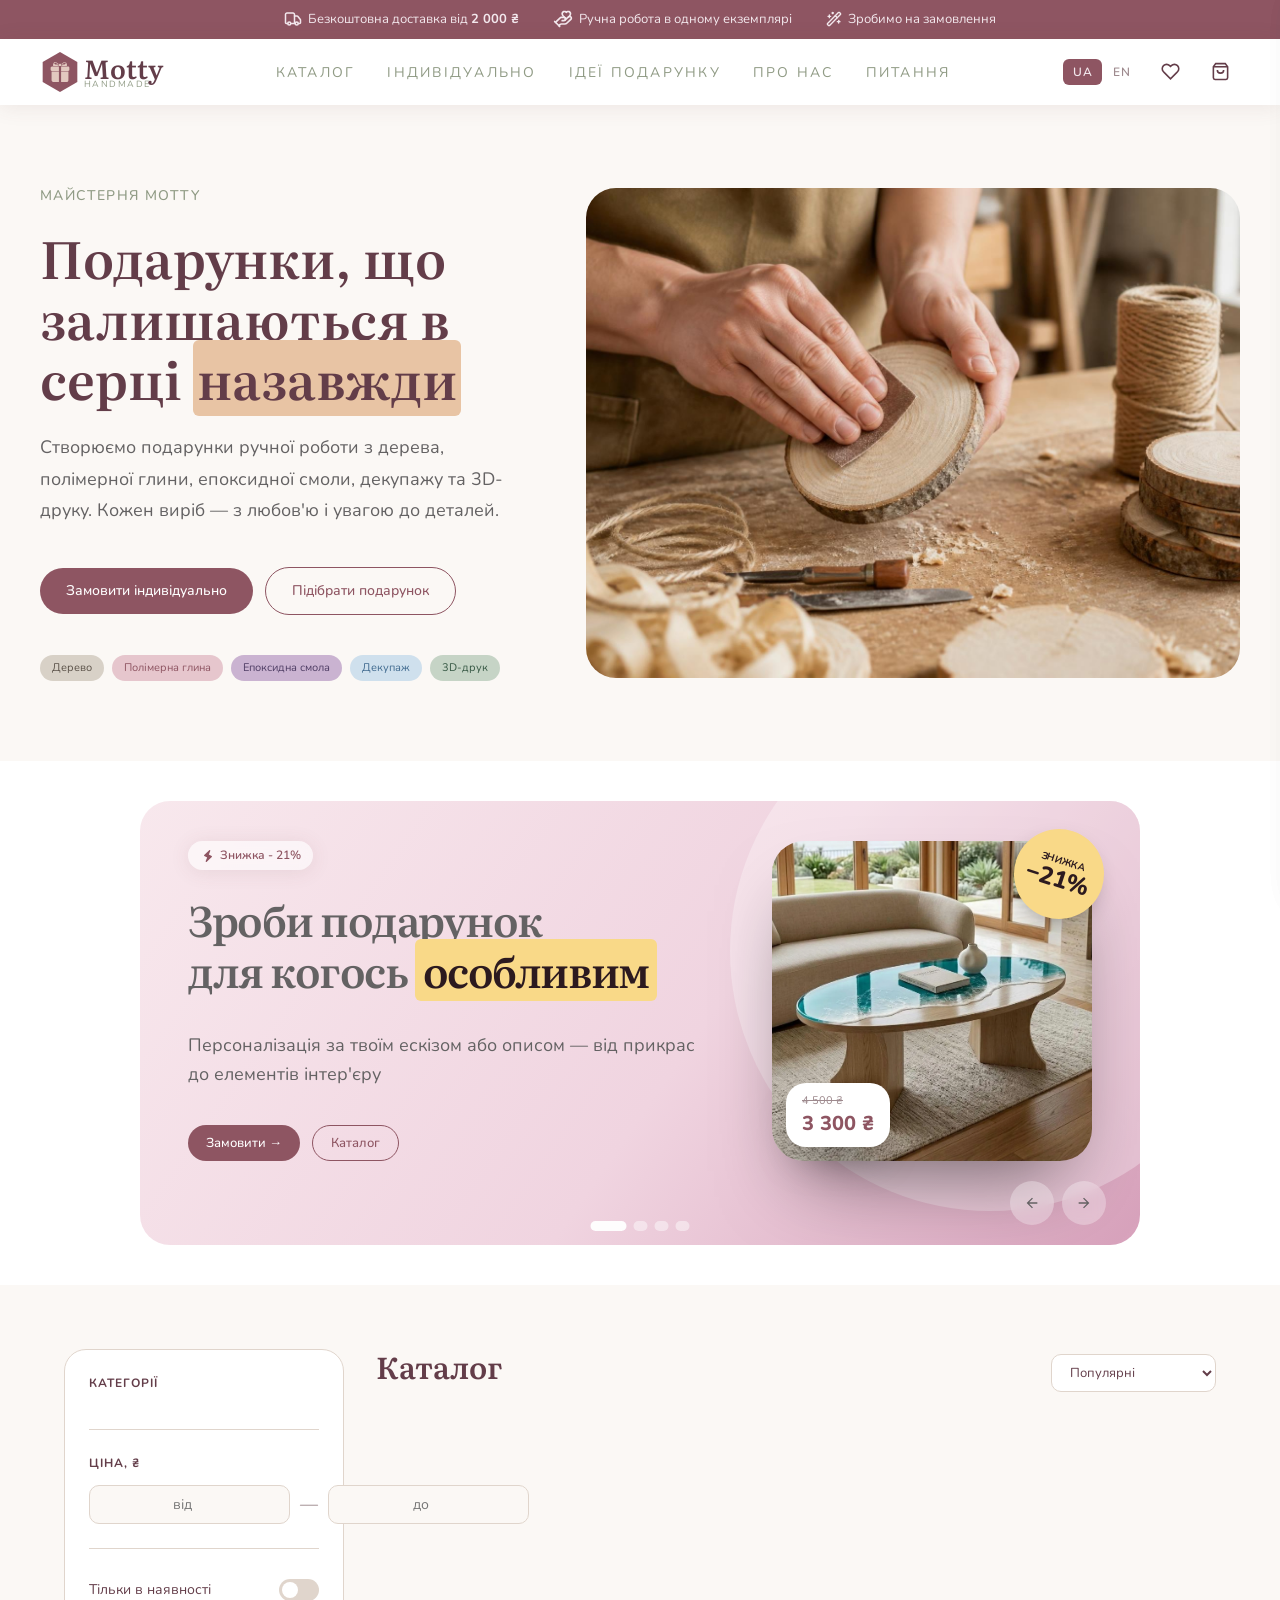
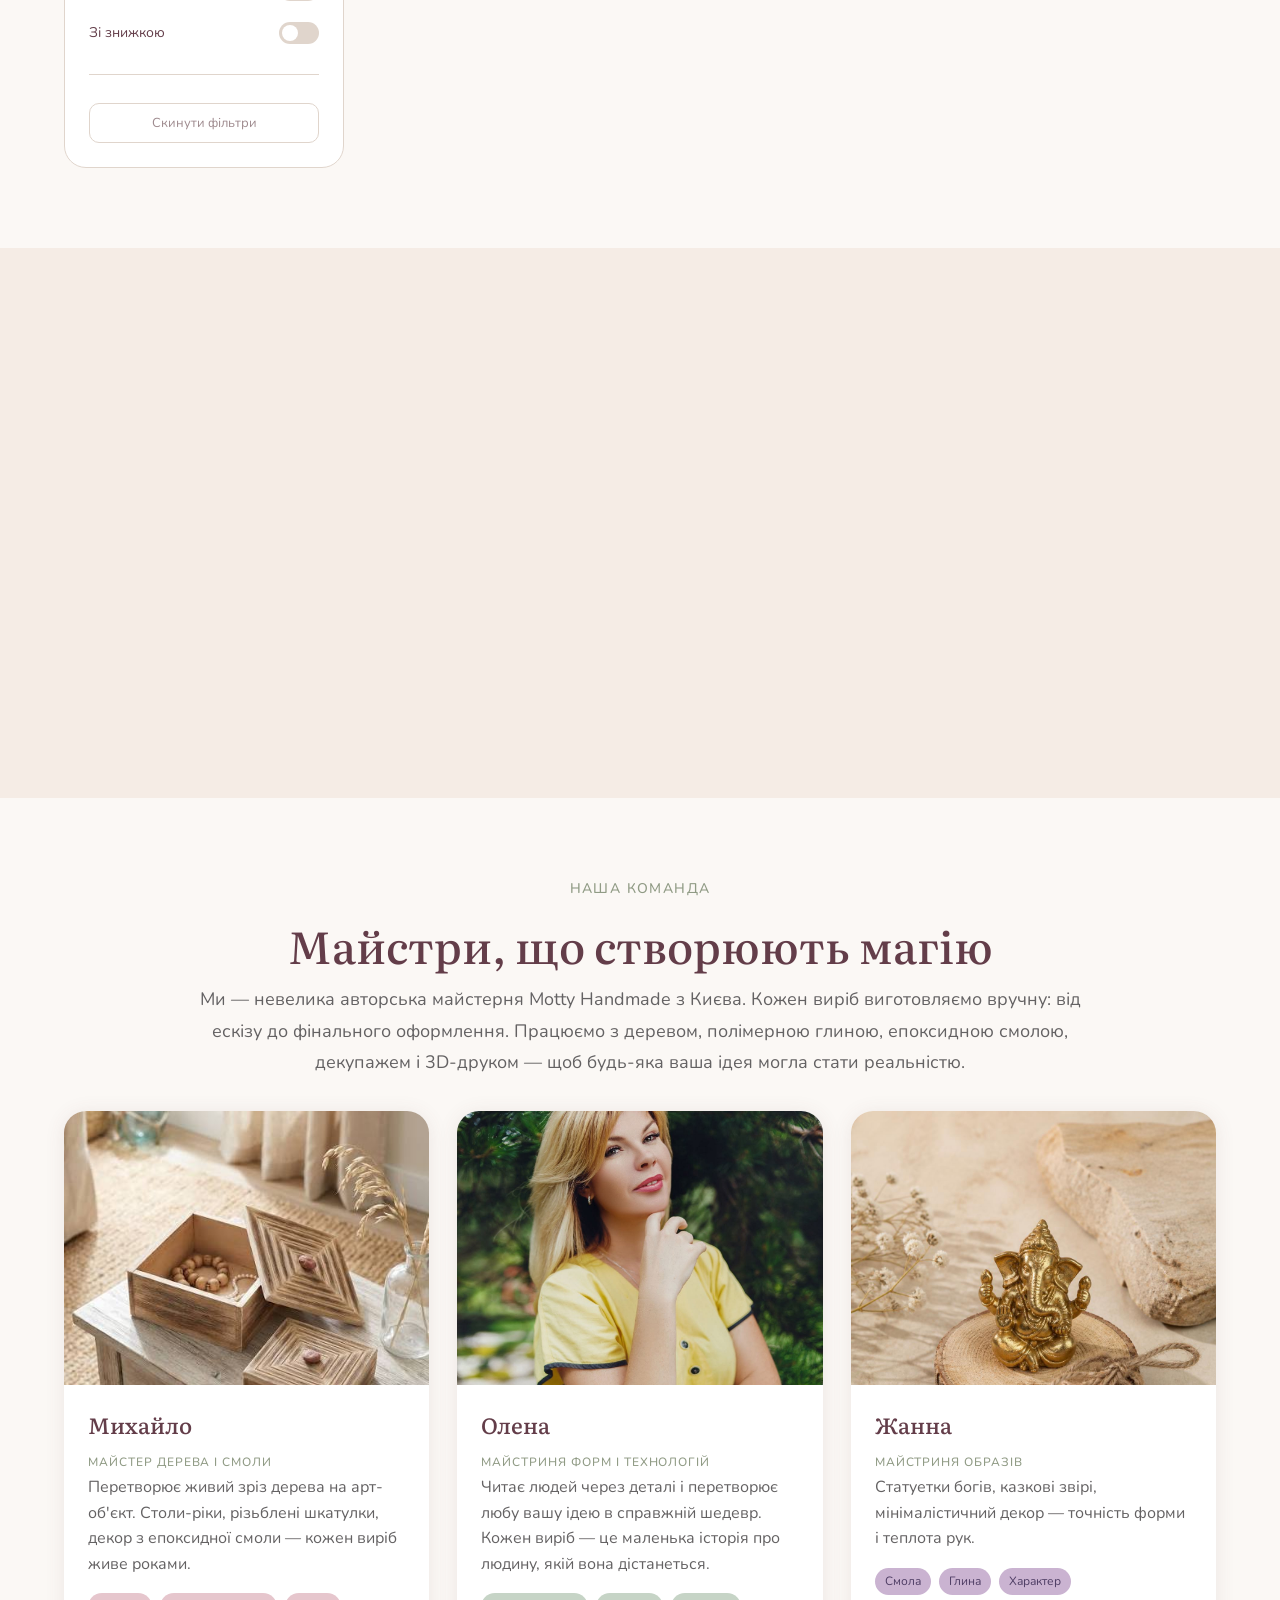
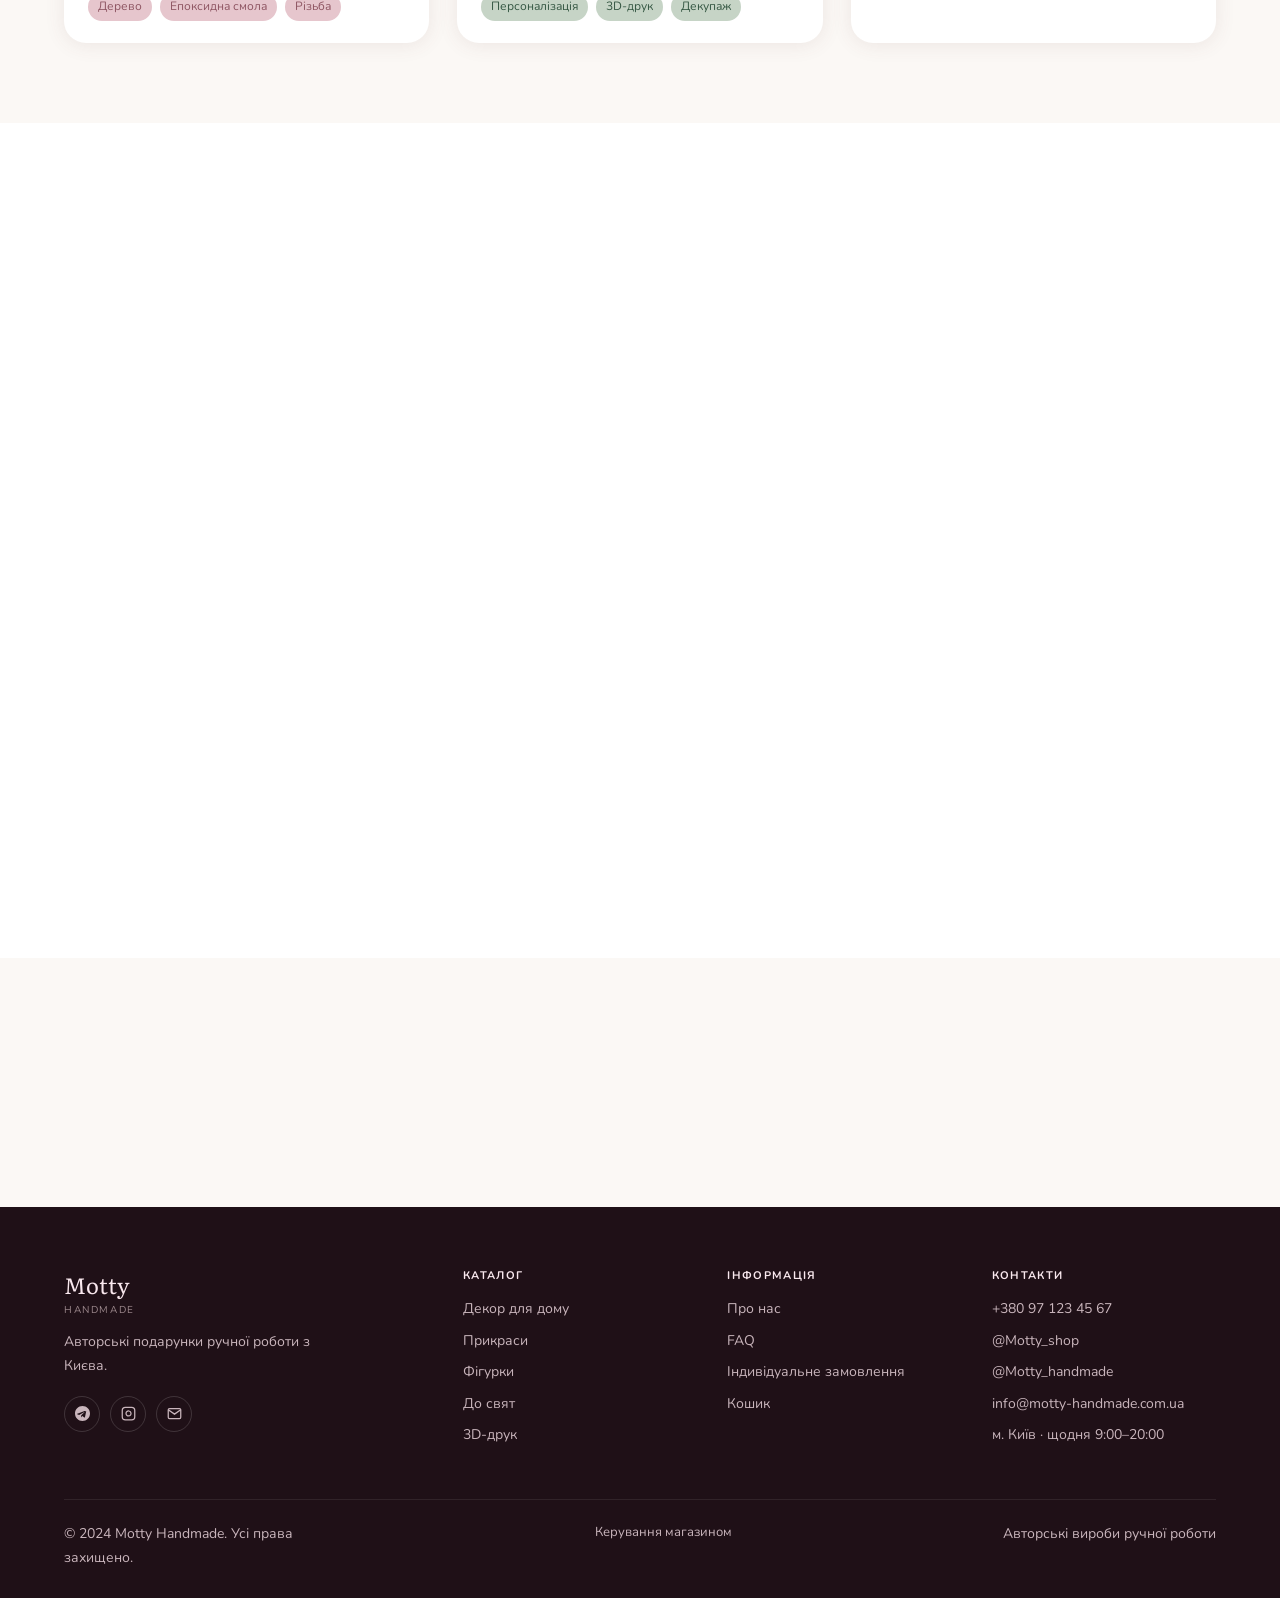
==== commit 36074711: "fixing order-quiz/faq section" ====
--- a/index.html
+++ b/index.html
@@ -388,7 +388,7 @@
     </div>
     <!-- Step 1 -->
     <div class="quiz-step show" id="qs0">
-      <div class="quiz-step-title" data-i18n="q1_title">Для кого обираєте подарунок?</div>
+      <h3 class="quiz-step-title" data-i18n="q1_title">Для кого обираєте подарунок?</h3>
       <div class="quiz-step-sub" data-i18n="q1_sub"></div>
       <div class="quiz-options" id="qOpts0"></div>
     </div>
@@ -496,9 +496,9 @@
           <span data-i18n="about_master1_role">Майстер дерева і смоли</span>
           <p data-i18n="about_master1_desc">Перетворює живий зріз дерева на арт-об&#39;єкт. Столи-ріки, різьблені шкатулки, декор з епоксидної смоли — кожен виріб живе роками.</p>
           <div class="masrers-tags">
-            <p class="masters-tag-span spn1" data-i18n="about_master1_tag1">Дерево</p>
-            <p class="masters-tag-span spn1" data-i18n="about_master1_tag2">Епоксидна смола</p>
-            <p class="masters-tag-span spn1" data-i18n="about_master1_tag3">Різьба</p>
+            <small class="masters-tag-span spn1" data-i18n="about_master1_tag1">Дерево</small>
+            <small class="masters-tag-span spn1" data-i18n="about_master1_tag2">Епоксидна смола</small>
+            <small class="masters-tag-span spn1" data-i18n="about_master1_tag3">Різьба</small>
           </div>
         </div>
       </div>
@@ -512,9 +512,9 @@
           <span data-i18n="about_master2_role">Майстриня форм і технологій</span>
           <p data-i18n="about_master2_desc">Читає людей через деталі і перетворює любу вашу ідею в справжній шедевр. Кожен виріб — це маленька історія про людину, якій вона дістанеться.</p>
           <div class="masrers-tags">
-            <p class="masters-tag-span spn2" data-i18n="about_master2_tag1">Персоналізація</p>
-            <p class="masters-tag-span spn2" data-i18n="about_master2_tag2">3D-друк</p>
-            <p class="masters-tag-span spn2" data-i18n="about_master2_tag3">Декупаж</p>
+            <small class="masters-tag-span spn2" data-i18n="about_master2_tag1">Персоналізація</small>
+            <small class="masters-tag-span spn2" data-i18n="about_master2_tag2">3D-друк</small>
+            <small class="masters-tag-span spn2" data-i18n="about_master2_tag3">Декупаж</small>
           </div>
         </div>
       </div>
@@ -528,9 +528,9 @@
           <span data-i18n="about_master3_role">Майстриня образів</span>
           <p data-i18n="about_master3_desc">Статуетки богів, казкові звірі, мінімалістичний декор — точність форми і теплота рук.</p>
           <div class="masrers-tags">
-            <p class="masters-tag-span spn3" data-i18n="about_master3_tag1">Смола</p>
-            <p class="masters-tag-span spn3" data-i18n="about_master3_tag2">Глина</p>
-            <p class="masters-tag-span spn3" data-i18n="about_master3_tag3">Характер</p>
+            <small class="masters-tag-span spn3" data-i18n="about_master3_tag1">Смола</small>
+            <small class="masters-tag-span spn3" data-i18n="about_master3_tag2">Глина</small>
+            <small class="masters-tag-span spn3" data-i18n="about_master3_tag3">Характер</small>
           </div>
         </div>
       </div>
@@ -539,23 +539,50 @@
 </section>
 
 <!-- ORDER QUIZ SECTION -->
-<section id="order-quiz" class="order-quiz-section" style="background:var(--surface);padding:80px 0">
+<section id="order-quiz" class="order-quiz-section">
   <div class="wrap" style="max-width:1040px">
-    <div style="display:grid;grid-template-columns:1fr 1fr;gap:64px;align-items:center">
+    <div class="order-quiz-grid">
       <div class="reveal-left">
         <span class="section-label" data-i18n="oq_section_label">Персональний подарунок</span>
         <h2 data-i18n="oq_section_title">Замовити унікальний виріб у майстра</h2>
-        <p data-i18n="oq_section_desc" style="color:var(--ink2);font-size:15px;line-height:1.75;margin-bottom:28px">Маєте власний ескіз, пам&#39;ятну цитату чи специфічні розміри? Опишіть вашу ідею — і майстер втілить її з найкращих матеріалів.</p>
-        <div style="display:flex;flex-direction:column;gap:16px;margin-bottom:28px">
-          <div style="display:flex;gap:14px;align-items:flex-start"><div style="width:32px;height:32px;border-radius:50%;background:var(--acc);color:#fff;font-family:var(--ff-serif);font-size:16px;font-weight:600;display:flex;align-items:center;justify-content:center;flex-shrink:0">1</div><div><p data-i18n="oq_process1_title" style="font-size:15px;font-weight:500;margin:0 0 3px">Узгодження деталей</p><p data-i18n="oq_process1_desc" style="font-size:13px;color:var(--mute);margin:0">Майстер зв&#39;яжеться, покаже зразки та затвердить макет</p></div></div>
-          <div style="display:flex;gap:14px;align-items:flex-start"><div style="width:32px;height:32px;border-radius:50%;background:var(--acc);color:#fff;font-family:var(--ff-serif);font-size:16px;font-weight:600;display:flex;align-items:center;justify-content:center;flex-shrink:0">2</div><div><p data-i18n="oq_process2_title" style="font-size:15px;font-weight:500;margin:0 0 3px">Ручне виготовлення</p><p data-i18n="oq_process2_desc" style="font-size:13px;color:var(--mute);margin:0">Різьблення, ліпка чи тиснення із щоденним фотозвітом</p></div></div>
-          <div style="display:flex;gap:14px;align-items:flex-start"><div style="width:32px;height:32px;border-radius:50%;background:var(--acc);color:#fff;font-family:var(--ff-serif);font-size:16px;font-weight:600;display:flex;align-items:center;justify-content:center;flex-shrink:0">3</div><div><p data-i18n="oq_process3_title" style="font-size:15px;font-weight:500;margin:0 0 3px">Подарункове пакування</p><p data-i18n="oq_process3_desc" style="font-size:13px;color:var(--mute);margin:0">Крафт-папір, сургучева печатка і відправка по Україні</p></div></div>
-        </div>
-        <div style="background:var(--ok-soft);border-radius:var(--r-sm);padding:14px 16px;display:flex;gap:10px;margin-bottom:24px">
-          <svg width="18" height="18" fill="none" stroke="var(--ok)" stroke-width="2" viewBox="0 0 24 24" style="flex-shrink:0;margin-top:1px"><path d="M12 22s8-4 8-10V5l-8-3-8 3v7c0 6 8 10 8 10z"/></svg>
-          <p data-i18n="oq_guarantee" style="font-size:13px;color:var(--ink2);margin:0;line-height:1.6"><strong>Гарантія:</strong> оплата після фото готового виробу або при отриманні у відділенні.</p>
-        </div>
-        <button class="btn btn-primary" onclick="openOrderQuiz()" data-i18n="oq_cta">Безкоштовна діагностика &#8594;</button>
+        <p data-i18n="oq_section_desc">Маєте власний ескіз, пам&#39;ятну цитату чи специфічні розміри. Опишіть вашу ідею — і майстер втілить її з найкращих матеріалів.</p>
+        <ul class="order-steps">
+          <li class="order-step-item">
+            <span class="order-step-num">
+              1
+            </span>
+            <div class="order-step-info">
+              <p data-i18n="oq_process1_title">
+                Узгодження деталей</p>
+              <small data-i18n="oq_process1_desc">Майстер зв&#39;яжеться, покаже зразки та затвердить макет</small>
+            </div>
+          </li>
+          <li class="order-step-item">
+            <span class="order-step-num">
+            2
+            </span>
+            <div class="order-step-info">
+              <p data-i18n="oq_process2_title" >Ручне виготовлення</p>
+              <small data-i18n="oq_process2_desc" >Різьблення, ліпка чи тиснення із щоденним фотозвітом</small>
+            </div>
+          </li>
+          <li class="order-step-item">
+            <span class="order-step-num">
+              3
+            </span>
+            <div class="order-step-info">
+              <p data-i18n="oq_process3_title">Подарункове пакування</p>
+              <small data-i18n="oq_process3_desc">Крафт-папір, мотузка з льону і відправка по Україні</small>
+            </div>
+          </li>
+        </ul>
+        <div class="order-steps-garanty">
+          <svg width="18" height="18" class="garanty-icon">
+            <use href="./assets/symbol-defs.svg#icon-garanty"></use>
+          </svg>
+          <p data-i18n="oq_guarantee"><strong>Гарантія:</strong> оплата після фото готового виробу або при отриманні у відділенні.</p>
+        </div>
+        <button class="btn btn-primary" onclick="openOrderQuiz()" data-i18n="oq_cta">Замовити подарунок &#8594;</button>
       </div>
       <div class="reveal-right" style="border-radius:var(--r);overflow:hidden">
         <img src="./assets/decupas-boutle.jpg" alt="Personal gift"/>
@@ -565,13 +592,13 @@
 </section>
 
 <!-- ORDER QUIZ MODAL -->
-<div id="orderQuizOverlay" class="order-quiz-overlay" style="display:none;position:fixed;inset:0;z-index:600;background:rgba(0,0,0,.5);overflow-y:auto;padding:40px 20px;align-items:center;justify-content:center" onclick="handleOQClick(event)">
-  <div id="orderQuizBox" style="background:#F5F5F8;border-radius:20px;max-width:620px;width:100%;margin:auto;position:relative;box-shadow:0 20px 60px rgba(0,0,0,.2);overflow:hidden">
-    <button onclick="closeOrderQuiz()" style="position:absolute;top:16px;right:16px;width:36px;height:36px;border-radius:50%;background:rgba(255,255,255,.9);border:none;cursor:pointer;display:flex;align-items:center;justify-content:center;z-index:10">
+<div id="orderQuizOverlay" class="order-quiz-overlay" onclick="handleOQClick(event)">
+  <div id="orderQuizBox" class="order-quiz-box">
+    <button onclick="closeOrderQuiz()" class="order-quiz-close">
       <svg width="15" height="15" fill="none" stroke="currentColor" stroke-width="2" viewBox="0 0 24 24"><path d="M18 6L6 18M6 6l12 12"/></svg>
     </button>
     <div style="padding:32px 40px 0;text-align:center">
-      <div id="oqDots" style="display:flex;justify-content:center;gap:8px;margin-bottom:24px">
+      <div id="oqDots" class="order-quiz-bar">
         <div class="oq-dot oq-dot-a"></div>
         <div class="oq-dot"></div>
         <div class="oq-dot"></div>
@@ -581,43 +608,79 @@
     <div style="padding:0 40px 40px" id="oqBody">
       <!-- Step 0 -->
       <div class="oq-step oq-show" id="oqs0">
-        <div style="text-align:center;margin-bottom:24px">
-          <h2 data-i18n="oq_intro_title" style="font-family:var(--ff-serif);font-size:clamp(22px,3vw,30px);font-weight:500;margin-bottom:8px">Безкоштовна <em style="color:#7C5CBF;font-style:italic">діагностика</em></h2>
-          <p data-i18n="oq_intro_desc" style="color:var(--mute);font-size:14px;line-height:1.6">Дайте відповідь на кілька запитань — і я підготую персональні ідеї до нашої зустрічі</p>
-        </div>
-        <h3 data-i18n="oq_step0_title" style="font-family:var(--ff-serif);font-size:22px;text-align:center;margin-bottom:18px">Для кого шукаєте <em style="color:#7C5CBF;font-style:italic">подарунок?</em></h3>
+        <div class="quiz-header">
+          <span class="section-label" data-i18n="oq_section_label">Персональний подарунок</span>
+          <h2 data-i18n="oq_intro_title">Замовити унікальний подарунок</h2>
+          <p data-i18n="oq_intro_desc">Дайте відповідь на кілька запитань — і майстер підготує персональні ідеї подарунку</p>
+        </div>
+        <h3 data-i18n="oq_step0_title" class="quiz-step-title">Для кого замовляєте подарунок?</h3>
         <div class="oq-opts">
-          <button class="oq-opt" onclick="oqSel(0,this)"><svg width="17" height="17" fill="none" stroke="currentColor" stroke-width="2" viewBox="0 0 24 24"><path d="M20.84 4.61a5.5 5.5 0 0 0-7.78 0L12 5.67l-1.06-1.06a5.5 5.5 0 0 0-7.78 7.78l1.06 1.06L12 21.23l7.78-7.78 1.06-1.06a5.5 5.5 0 0 0 0-7.78z"/></svg><span data-i18n="oq_opt0_1">Для мами / тата</span></button>
-          <button class="oq-opt" onclick="oqSel(0,this)"><svg width="17" height="17" fill="none" stroke="currentColor" stroke-width="2" viewBox="0 0 24 24"><circle cx="9" cy="7" r="4"/><path d="M3 21v-2a4 4 0 0 1 4-4h4a4 4 0 0 1 4 4v2"/><path d="M16 3.13a4 4 0 0 1 0 7.75"/><path d="M21 21v-2a4 4 0 0 0-3-3.87"/></svg><span data-i18n="oq_opt0_2">Для партнера / партнерки</span></button>
-          <button class="oq-opt" onclick="oqSel(0,this)"><svg width="17" height="17" fill="none" stroke="currentColor" stroke-width="2" viewBox="0 0 24 24"><path d="M17 21v-2a4 4 0 0 0-4-4H5a4 4 0 0 0-4 4v2"/><circle cx="9" cy="7" r="4"/></svg><span data-i18n="oq_opt0_3">Для друга / подруги</span></button>
-          <button class="oq-opt" onclick="oqSel(0,this)"><svg width="17" height="17" fill="none" stroke="currentColor" stroke-width="2" viewBox="0 0 24 24"><rect x="2" y="7" width="20" height="14" rx="2"/><path d="M16 7V5a2 2 0 0 0-2-2h-4a2 2 0 0 0-2 2v2"/></svg><span data-i18n="oq_opt0_4">Для колеги / знайомого</span></button>
+          <button class="oq-opt" onclick="oqSel(0,this)">
+            <svg width="17" height="17" fill="none" stroke="currentColor" stroke-width="2" viewBox="0 0 24 24"><path d="M20.84 4.61a5.5 5.5 0 0 0-7.78 0L12 5.67l-1.06-1.06a5.5 5.5 0 0 0-7.78 7.78l1.06 1.06L12 21.23l7.78-7.78 1.06-1.06a5.5 5.5 0 0 0 0-7.78z"/></svg>
+            <span data-i18n="oq_opt0_1">Для мами / тата</span>
+          </button>
+          <button class="oq-opt" onclick="oqSel(0,this)">
+            <svg width="17" height="17" fill="none" stroke="currentColor" stroke-width="2" viewBox="0 0 24 24"><circle cx="9" cy="7" r="4"/><path d="M3 21v-2a4 4 0 0 1 4-4h4a4 4 0 0 1 4 4v2"/><path d="M16 3.13a4 4 0 0 1 0 7.75"/><path d="M21 21v-2a4 4 0 0 0-3-3.87"/></svg>
+            <span data-i18n="oq_opt0_2">Для партнера / партнерки</span>
+          </button>
+          <button class="oq-opt" onclick="oqSel(0,this)">
+            <svg width="17" height="17" fill="none" stroke="currentColor" stroke-width="2" viewBox="0 0 24 24"><path d="M17 21v-2a4 4 0 0 0-4-4H5a4 4 0 0 0-4 4v2"/><circle cx="9" cy="7" r="4"/></svg>
+            <span data-i18n="oq_opt0_3">Для друга / подруги</span>
+          </button>
+          <button class="oq-opt" onclick="oqSel(0,this)">
+            <svg width="17" height="17" fill="none" stroke="currentColor" stroke-width="2" viewBox="0 0 24 24"><rect x="2" y="7" width="20" height="14" rx="2"/><path d="M16 7V5a2 2 0 0 0-2-2h-4a2 2 0 0 0-2 2v2"/></svg>
+            <span data-i18n="oq_opt0_4">Для колеги / знайомого</span>
+          </button>
         </div>
       </div>
       <!-- Step 1 -->
       <div class="oq-step" id="oqs1">
-        <h3 data-i18n="oq_step1_title" style="font-family:var(--ff-serif);font-size:clamp(22px,3vw,28px);text-align:center;margin-bottom:18px">Який <em style="color:#7C5CBF;font-style:italic">привід?</em></h3>
+        <h3 data-i18n="oq_step1_title" class="quiz-step-title">Який привід?</h3>
         <div class="oq-opts">
-          <button class="oq-opt" onclick="oqSel(1,this)"><svg width="17" height="17" fill="none" stroke="currentColor" stroke-width="2" viewBox="0 0 24 24"><rect x="3" y="4" width="18" height="18" rx="2"/><line x1="16" y1="2" x2="16" y2="6"/><line x1="8" y1="2" x2="8" y2="6"/><line x1="3" y1="10" x2="21" y2="10"/></svg><span data-i18n="oq_opt1_1">День народження</span></button>
-          <button class="oq-opt" onclick="oqSel(1,this)"><svg width="17" height="17" fill="none" stroke="currentColor" stroke-width="2" viewBox="0 0 24 24"><path d="M12 2l3.09 6.26L22 9.27l-5 4.87 1.18 6.88L12 17.77l-6.18 3.25L7 14.14 2 9.27l6.91-1.01L12 2z"/></svg><span data-i18n="oq_opt1_2">Річниця / свято</span></button>
-          <button class="oq-opt" onclick="oqSel(1,this)"><svg width="17" height="17" fill="none" stroke="currentColor" stroke-width="2" viewBox="0 0 24 24"><path d="M12 22s8-4 8-10V5l-8-3-8 3v7c0 6 8 10 8 10z"/></svg><span data-i18n="oq_opt1_3">Просто так — порадувати</span></button>
-          <button class="oq-opt" onclick="oqSel(1,this)"><svg width="17" height="17" fill="none" stroke="currentColor" stroke-width="2" viewBox="0 0 24 24"><circle cx="12" cy="12" r="10"/><line x1="12" y1="8" x2="12" y2="12"/><line x1="12" y1="16" x2="12.01" y2="16"/></svg><span data-i18n="oq_opt1_4">Інший привід</span></button>
+          <button class="oq-opt" onclick="oqSel(1,this)">
+            <svg width="17" height="17" fill="none" stroke="currentColor" stroke-width="2" viewBox="0 0 24 24"><rect x="3" y="4" width="18" height="18" rx="2"/><line x1="16" y1="2" x2="16" y2="6"/><line x1="8" y1="2" x2="8" y2="6"/><line x1="3" y1="10" x2="21" y2="10"/></svg>
+            <span data-i18n="oq_opt1_1">День народження</span>
+          </button>
+          <button class="oq-opt" onclick="oqSel(1,this)">
+            <svg width="17" height="17" fill="none" stroke="currentColor" stroke-width="2" viewBox="0 0 24 24"><path d="M12 2l3.09 6.26L22 9.27l-5 4.87 1.18 6.88L12 17.77l-6.18 3.25L7 14.14 2 9.27l6.91-1.01L12 2z"/></svg>
+            <span data-i18n="oq_opt1_2">Річниця / свято</span>
+          </button>
+          <button class="oq-opt" onclick="oqSel(1,this)">
+            <svg width="17" height="17" fill="none" stroke="currentColor" stroke-width="2" viewBox="0 0 24 24"><path d="M12 22s8-4 8-10V5l-8-3-8 3v7c0 6 8 10 8 10z"/></svg>
+            <span data-i18n="oq_opt1_3">Просто так — порадувати</span>
+          </button>
+          <button class="oq-opt" onclick="oqSel(1,this)">
+            <svg width="17" height="17" fill="none" stroke="currentColor" stroke-width="2" viewBox="0 0 24 24"><circle cx="12" cy="12" r="10"/><line x1="12" y1="8" x2="12" y2="12"/><line x1="12" y1="16" x2="12.01" y2="16"/></svg>
+            <span data-i18n="oq_opt1_4">Інший привід</span>
+          </button>
         </div>
       </div>
       <!-- Step 2 -->
       <div class="oq-step" id="oqs2">
-        <h3 data-i18n="oq_step2_title" style="font-family:var(--ff-serif);font-size:clamp(22px,3vw,28px);text-align:center;margin-bottom:18px">Що найважливіше у <em style="color:#7C5CBF;font-style:italic">подарунку?</em></h3>
+        <h3 data-i18n="oq_step2_title" class="quiz-step-title">Що найважливіше у подарунку?</h3>
         <div class="oq-opts">
-          <button class="oq-opt" onclick="oqSel(2,this)"><svg width="17" height="17" fill="none" stroke="currentColor" stroke-width="2" viewBox="0 0 24 24"><path d="M12 22s8-4 8-10V5l-8-3-8 3v7c0 6 8 10 8 10z"/></svg><span data-i18n="oq_opt2_1">Унікальність і душа</span></button>
-          <button class="oq-opt" onclick="oqSel(2,this)"><svg width="17" height="17" fill="none" stroke="currentColor" stroke-width="2" viewBox="0 0 24 24"><path d="M20 21v-2a4 4 0 0 0-4-4H8a4 4 0 0 0-4 4v2"/><circle cx="12" cy="7" r="4"/></svg><span data-i18n="oq_opt2_2">Підходить під характер</span></button>
-          <button class="oq-opt" onclick="oqSel(2,this)"><svg width="17" height="17" fill="none" stroke="currentColor" stroke-width="2" viewBox="0 0 24 24"><rect x="2" y="5" width="20" height="14" rx="2"/><line x1="2" y1="10" x2="22" y2="10"/></svg><span data-i18n="oq_opt2_3">Вписується в бюджет</span></button>
-          <button class="oq-opt" onclick="oqSel(2,this)"><svg width="17" height="17" fill="none" stroke="currentColor" stroke-width="2" viewBox="0 0 24 24"><polygon points="13 2 3 14 12 14 11 22 21 10 12 10 13 2"/></svg><span data-i18n="oq_opt2_4">Здивує і запам&#39;ятається</span></button>
+          <button class="oq-opt" onclick="oqSel(2,this)">
+            <svg width="17" height="17" fill="none" stroke="currentColor" stroke-width="2" viewBox="0 0 24 24"><path d="M12 22s8-4 8-10V5l-8-3-8 3v7c0 6 8 10 8 10z"/></svg>
+            <span data-i18n="oq_opt2_1">Унікальність і душа</span>
+          </button>
+          <button class="oq-opt" onclick="oqSel(2,this)">
+            <svg width="17" height="17" fill="none" stroke="currentColor" stroke-width="2" viewBox="0 0 24 24"><path d="M20 21v-2a4 4 0 0 0-4-4H8a4 4 0 0 0-4 4v2"/><circle cx="12" cy="7" r="4"/></svg>
+            <span data-i18n="oq_opt2_2">Підходить під характер</span>
+          </button>
+          <button class="oq-opt" onclick="oqSel(2,this)">
+            <svg width="17" height="17" fill="none" stroke="currentColor" stroke-width="2" viewBox="0 0 24 24"><rect x="2" y="5" width="20" height="14" rx="2"/><line x1="2" y1="10" x2="22" y2="10"/></svg>
+            <span data-i18n="oq_opt2_3">Вписується в бюджет</span>
+          </button>
+          <button class="oq-opt" onclick="oqSel(2,this)">
+            <svg width="17" height="17" fill="none" stroke="currentColor" stroke-width="2" viewBox="0 0 24 24"><polygon points="13 2 3 14 12 14 11 22 21 10 12 10 13 2"/></svg>
+            <span data-i18n="oq_opt2_4">Здивує і запам&#39;ятається</span>
+          </button>
         </div>
       </div>
       <!-- Step 3: форма -->
       <div class="oq-step" id="oqs3">
         <div style="text-align:center;margin-bottom:22px">
-          <h3 data-i18n="oq_form_title" style="font-family:var(--ff-serif);font-size:clamp(20px,2.5vw,28px);font-weight:500;margin-bottom:6px">Заповніть форму — і оберемо</h3>
-          <span data-i18n="oq_form_subtitle" style="font-family:var(--ff-serif);font-size:clamp(18px,2vw,24px);color:#7C5CBF;font-style:italic">зручний час</span>
+          <h3 data-i18n="oq_form_title" class="quiz-step-title">Заповніть форму — і майстер передзвонить вам або напише в телеграм.</h3>
         </div>
         <div style="display:flex;flex-direction:column;gap:12px">
           <input id="oqName" type="text" data-i18n="oq_name_placeholder" placeholder="Ваше ім&#39;я" style="width:100%;padding:14px 18px;border:1.5px solid var(--line);border-radius:var(--r-sm);font-size:15px;font-family:var(--ff-sans);background:#fff;outline:none;box-sizing:border-box">
@@ -626,7 +689,7 @@
             <input id="oqPhone" type="tel" placeholder="67 123 45 67" style="flex:1;padding:14px;border:none;font-size:15px;font-family:var(--ff-sans);background:transparent;outline:none">
           </div>
           <input id="oqSocial" type="text" data-i18n="oq_social_placeholder" placeholder="Telegram або Instagram @username (необов&#39;язково)" style="width:100%;padding:14px 18px;border:1.5px solid var(--line);border-radius:var(--r-sm);font-size:15px;font-family:var(--ff-sans);background:#fff;outline:none;box-sizing:border-box">
-          <button data-i18n="oq_submit" onclick="oqSubmit()" style="width:100%;padding:16px;background:#7C5CBF;color:#fff;border:none;border-radius:50px;font-size:14px;font-weight:600;font-family:var(--ff-sans);letter-spacing:.06em;cursor:pointer;margin-top:6px">ЗАПИСАТИСЯ НА ДІАГНОСТИКУ &#8594;</button>
+          <button data-i18n="oq_submit" onclick="oqSubmit()" class="btn btn-primary">Замовити подарунок &#8594;</button>
         </div>
       </div>
       <!-- Success -->
@@ -660,7 +723,7 @@
         <div class="footer-logo">Motty<small>Handmade</small></div>
         <p data-i18n="footer_desc">Авторські подарунки ручної роботи з Києва.</p>
         <div class="social-links">
-          <a href="https://t.me/MarusyaOzkara" class="social-link" target="_blank" rel="noopener">
+          <a href="https://t.me/OzkaraM" class="social-link" target="_blank" rel="noopener">
             <svg width="15" height="15" fill="currentColor" viewBox="0 0 24 24"><path d="M12 0C5.37 0 0 5.37 0 12s5.37 12 12 12 12-5.37 12-12S18.63 0 12 0zm5.93 8.29l-2.03 9.56c-.15.67-.54.83-1.09.52l-3-2.21-1.45 1.39c-.16.16-.29.29-.6.29l.22-3.07 5.6-5.06c.24-.22-.05-.34-.37-.12L6.55 14.2l-2.95-.92c-.64-.2-.65-.64.14-.95l11.54-4.45c.54-.19 1.01.13.65.41z"/></svg>
           </a>
           <a href="https://instagram.com/Motty_handmade" class="social-link" target="_blank" rel="noopener">
@@ -684,7 +747,7 @@
         <a href="#about" data-i18n="footer_about">Про нас</a>
         <a href="#faq">FAQ</a>
         <a href="#gift-picker" data-i18n="footer_order">Індивідуальне замовлення</a>
-        <a href="cart.html">Кошик</a>
+        <a href="cart.html" data-i18n="footer_cart">Кошик</a>
       </div>
       <div class="footer-col">
         <h5 data-i18n="footer_contacts">Контакти</h5>
@@ -692,7 +755,7 @@
         <a href="https://t.me/Motty_shop" target="_blank">@Motty_shop</a>
         <a href="https://instagram.com/Motty_handmade" target="_blank">@Motty_handmade</a>
         <a href="mailto:info@motty-handmade.com.ua">info@motty-handmade.com.ua</a>
-        <a>м. Київ · щодня 9:00–20:00</a>
+        <a data-i18n="footer_address">м. Київ · щодня 9:00–20:00</a>
       </div>
     </div>
     <div class="footer-bottom">
--- a/css/base.css
+++ b/css/base.css
@@ -40,7 +40,7 @@
 
 *,*::before,*::after{box-sizing:border-box;margin:0;padding:0}
 html{scroll-behavior:smooth}
-body{font-family:var(--ff-sans);background:var(--bg);color:var(--ink);font-size:16px;line-height:1.6;-webkit-font-smoothing:antialiased;overflow-x:hidden}
+body{font-family:var(--ff-sans);background:var(--bg);color:var(--ink);font-size:18px;line-height:1.6;-webkit-font-smoothing:antialiased;overflow-x:hidden}
 img{max-width:100%;display:block}
 a{color:inherit;text-decoration:none}
 button{cursor:pointer;font-family:var(--ff-sans);border:none;background:none}
@@ -52,7 +52,7 @@
 .wrap{max-width:var(--max-w);margin:0 auto;padding:0 24px}
 
 /* ── Buttons ── */
-.btn{display:inline-flex;align-items:center;gap:8px;padding:12px 26px;border-radius:50px;font-size:14px;font-weight:500;transition:.22s var(--ease);white-space:nowrap;cursor:pointer;border:none}
+.btn{align-items:center;gap:8px;padding:12px 26px;border-radius:50px;font-size:14px;font-weight:500;transition:.22s var(--ease);white-space:nowrap;cursor:pointer;border:none}
 .btn-primary{background:var(--acc);color:#fff}
 .btn-primary:hover{background:var(--acc-l);transform:translateY(-1px)}
 .btn-outline{background:transparent;color:var(--acc);border:1.5px solid var(--acc)}
--- a/css/shop.css
+++ b/css/shop.css
@@ -33,7 +33,7 @@
 .hero-text{flex:1 1 42%;max-width:42%}
 
 .hero-text h1{font-family:var(--ff-serif);font-size:clamp(30px,4vw,54px);font-weight:600;line-height:1.18;margin-bottom:24px;color:var(--ink2)}
-.hero-text p{color:var(--ink);font-size:17px;line-height:1.75;margin-bottom:12px}
+.hero-text p{color:var(--ink);font-size:18px;line-height:1.75;margin-bottom:12px}
 .tech-tags{display:flex;flex-wrap:wrap;gap:8px}
 .tech-tag{padding:4px 12px;border-radius:50px;font-size:11px}
 .t1{background:#d8d1c7;color:#5b5249}
@@ -61,7 +61,7 @@
 .h-dot-a{background:rgba(255,255,255,.95);width:36px}
 .chip-top{display: inline-flex;align-items: center;gap:4px;padding:5px 12px;border-radius: 100px;background: rgba(255, 255, 255, .6);backdrop-filter: blur(6px);color:var(--acc);font-size: 12px;font-weight:600; margin-bottom: 24px;box-shadow:var(--shadow);}
 .chip-top-icon{fill:var(--acc)}
-.slide-container h2{color:var(--ink);font-family:var(--ff-serif);font-weight: 600;letter-spacing: -.035em;line-height: 1.2;font-size: clamp(30px, 4vw, 42px);margin-bottom: 36px;text-wrap: balance;}
+.slide-container h2{color:var(--ink);font-family:var(--ff-serif);font-weight: 600;letter-spacing: -.035em;line-height: 1.2;font-size: clamp(24px, 4vw, 42px);margin-bottom: 36px;text-wrap: balance;}
 .slide-container mark{background: var(--sun);color: var(--sun-ink);border-radius:6px;padding:0 8px}
 .slide-btns{display:flex;gap:12px;flex-wrap:wrap;margin-top:36px;z-index:3}
 .slide-btn{display:inline-flex;align-items:center;gap:8px;padding:8px 18px;border-radius:50px;font-size:13px;font-weight:500;transition:.22s var(--ease);white-space:nowrap;cursor:pointer;border:none}
@@ -180,7 +180,6 @@
 .sidebar-reset:hover{border-color:var(--acc);color:var(--acc)}
 
 /* Catalog main */
-.catalog-main{}
 .catalog-toolbar{display:flex;align-items:center;margin-bottom:14px}
 .cat-title-wrap{display:flex;align-items:baseline;gap:8px;margin-right: auto;}
 .catalog-mobile-controls{display:none;align-items:center;justify-content:space-between;gap:12px}
@@ -275,7 +274,7 @@
 .gift-picker-actions{display:flex;gap:12px;flex-wrap:wrap}
 
 /* Quiz modal */
-.quiz-overlay{display:none;position:fixed;inset:0;z-index:600;background:rgba(0,0,0,.5);overflow:hidden;padding:20px}
+.quiz-overlay{display:none;position:fixed;inset:0;z-index:600;background:rgba(0,0,0,.5);overflow:hidden;padding:16px}
 .quiz-overlay.open{display:flex;align-items:center;justify-content:center}
 .quiz-box{background:var(--surface);border-radius:20px;max-width:780px;width:100%;max-height:calc(100vh - 40px);max-height:calc(100dvh - 40px);padding:48px 52px;position:relative;box-shadow:var(--shadow-lg);display:flex;flex-direction:column;overflow:hidden}
 .quiz-close{position:absolute;top:16px;right:16px;z-index:601;width:34px;height:34px;border-radius:50%;background:var(--soft);display:flex;align-items:center;justify-content:center;transition:.22s}
@@ -325,55 +324,67 @@
 .masters-info{padding:22px 24px}
 .masters-info h3{font-family:var(--ff-serif);font-size:22px;font-weight:500;margin-bottom:4px;color:var(--ink2)}
 .masters-info span{font-size:12px;color:var(--acc-l);font-weight:500;text-transform:uppercase;letter-spacing:.08em;margin-bottom:12px}
-.masters-info p{margin-bottom: 16px}
+.masters-info p{margin-bottom: 16px;font-size:16px;}
 .masrers-tags{display:flex;gap:8px;flex-wrap:wrap}
 .masters-tag-span{padding:4px 10px;border-radius:50px;font-size:12px}
 .spn1{background:#E6C6CD;color:var(--acc)}
 .spn2{background:#c6d4c6;color:#355743}
 .spn3{background:#cab3d1;color:#4e3d64}
-
-/* Order Quiz */
-.oq-dot{height:5px;border-radius:3px;width:36px;background:var(--line);transition:.35s}
-.oq-dot-a{background:var(--acc)}
-.oq-step{display:none}
-.oq-show{display:block}
-.oq-opts{display:grid;grid-template-columns:1fr 1fr;gap:10px}
-.oq-opt{display:flex;align-items:center;gap:11px;padding:13px 15px;border:1.5px solid var(--line);border-radius:12px;cursor:pointer;font-size:14px;font-family:var(--ff-sans);background:#fff;color:var(--ink);text-align:left;transition:.2s;line-height:1.4}
-.oq-opt:hover,.oq-opt.oq-sel{border-color:var(--acc);background:var(--acc-soft);color:var(--acc)}
-.oq-opt svg{flex-shrink:0;opacity:.55}
-@media(max-width:520px){.oq-opts{grid-template-columns:1fr}#orderQuizBox{margin:16px}}
-
-/* ── About block ── */
 .about{padding:80px 0;}
 .about .wrap>div:first-child{max-width:900px;margin:0 auto;text-align:center}
 .about .wrap>div:first-child p{line-height:1.75}
 .masters-card{min-width:0}
 .masters-info{overflow-wrap:anywhere}
-#order-quiz .wrap>div{display:grid!important;grid-template-columns:minmax(0,1fr) minmax(0,1fr)!important;gap:clamp(28px,5vw,64px)!important}
+
+
+/* Order Quiz */
 #order-quiz .wrap>div>div:last-child img{display:block;width:100%;height:100%;min-height:320px;max-height:560px;object-fit:cover}
 #orderQuizBox{max-height:calc(100dvh - 48px);overflow-y:auto}
 #oqBody{min-width:0}
 .oq-opt{min-width:0;overflow-wrap:anywhere}
+.order-quiz-section{background:var(--surface);padding:80px 0}
+.order-quiz-grid{display:grid;grid-template-columns:1fr 1fr;gap:clamp(28px,5vw,64px);align-items:center}
+.reveal-left p{margin-bottom: 24px;}
+.order-steps{display:flex;flex-direction:column;gap:10px;margin-bottom:28px}
+.order-step-item{display:flex;gap:14px;align-items:flex-start}
+.order-step-num{width:32px;height:32px;border-radius:50%;background:var(--acc);color:#fff;font-family:var(--ff-sans);font-size:16px;font-weight:600;display:flex;align-items:center;justify-content:center;flex-shrink:0}
+.order-step-info p{font-weight: 500;color:var(--ink2);margin-bottom:0px;}
+.order-step-info small{color:var(--mute)}
+.order-steps-garanty{background:var(--ok-soft);border-radius:var(--r-sm);padding:14px 16px;display:flex;gap:6px;margin-bottom:24px}
+.garanty-icon{stroke:var(--ok)}
+.order-steps-garanty p{font-size:13px;color:var(--ink2);margin:0;line-height:1.6}
+.order-quiz-overlay{display:none;position:fixed;inset:0;z-index:600;background:rgba(0,0,0,.5);overflow-y:auto;padding:40px 20px;align-items:center;justify-content:center}
+.order-quiz-box{background:#F5F5F8;border-radius:20px;max-width:620px;width:100%;margin:auto;position:relative;box-shadow:0 20px 60px rgba(0,0,0,.2);overflow:hidden}
+.order-quiz-close{position:absolute;top:16px;right:16px;width:36px;height:36px;border-radius:50%;background:rgba(255,255,255,.9);border:none;cursor:pointer;display:flex;align-items:center;justify-content:center;z-index:10}
+.order-quiz-bar{display:flex;justify-content:center;gap:8px;margin-bottom:24px}
+.oq-dot{height:5px;border-radius:3px;width:36px;background:var(--line);transition:.35s}
+.oq-dot-a{background:var(--acc)}
+.oq-step{display:none}
+.oq-show{display:block}
+.oq-opts{display:grid;grid-template-columns:1fr 1fr;gap:10px;margin-top:24px}
+.oq-opt{display:flex;align-items:center;gap:11px;padding:13px 15px;border:1.5px solid var(--line);border-radius:12px;cursor:pointer;font-size:14px;font-family:var(--ff-sans);background:#fff;color:var(--ink);text-align:left;transition:.2s;line-height:1.4}
+.oq-opt:hover,.oq-opt.oq-sel{border-color:var(--acc);background:var(--acc-soft);color:var(--acc)}
+.oq-opt svg{flex-shrink:0;opacity:.55}
+@media(max-width:520px){.oq-opts{grid-template-columns:1fr}#orderQuizBox{margin:16px}}
 
 /* ── FAQ ── */
 .faq-section{padding:80px 0;background:var(--soft)}
 .faq-section h2{font-family:var(--ff-serif);font-size:clamp(28px,3.5vw,42px);font-weight:500;text-align:center;margin-bottom:40px}
-.faq-grid{display:grid;grid-template-columns:1fr 1fr;gap:16px;max-width:960px;margin:0 auto}
+.faq-grid{display:grid;grid-template-columns:1fr 1fr;gap:16px;margin:0 auto}
 .faq-item{background:var(--surface);border-radius:var(--r);border:1px solid var(--line);overflow:hidden}
-.faq-q{width:100%;padding:18px 20px;text-align:left;background:none;border:none;cursor:pointer;font-size:15px;font-weight:500;color:var(--ink);display:flex;justify-content:space-between;align-items:center;gap:12px;transition:.22s}
+.faq-q{width:100%;padding:18px 20px;text-align:left;background:none;border:none;cursor:pointer;font-size:17px;font-weight:500;color:var(--ink);display:flex;justify-content:space-between;align-items:center;gap:12px;transition:.22s}
 .faq-q:hover{color:var(--acc)}
 .faq-q svg{flex-shrink:0;transition:transform .3s}
 .faq-q.open svg{transform:rotate(45deg)}
 .faq-a{max-height:0;overflow:hidden;transition:max-height .4s var(--ease)}
 .faq-a.open{max-height:300px}
-.faq-a-inner{padding:0 20px 18px;font-size:14px;color:var(--mute);line-height:1.75}
+.faq-a-inner{padding:0 20px 18px;font-size:16px;color:var(--mute);line-height:1.75}
 
 /* ── Responsive shop ── */
 @media(max-width:1024px){
   .masters-wrap{grid-template-columns:repeat(2,minmax(0,1fr));gap:20px}
   .masters-card:last-child{grid-column:1/-1;max-width:calc(50% - 10px);justify-self:center;width:100%}
   #order-quiz{padding:64px 24px!important}
-  #order-quiz .wrap>div{gap:28px!important}
   #oqBody{padding-left:28px!important;padding-right:28px!important}
   .catalog-layout{grid-template-columns:240px 1fr}
   .products-grid{grid-template-columns:repeat(2,1fr)}
@@ -382,7 +393,6 @@
   .hero-text{flex:1 1 44%;max-width:44%}
   .hero-images{flex:1 1 56%}
   #heroImgMain{aspect-ratio:5 / 4}
-  .hero-text h1{font-size:clamp(30px,4.2vw,46px)}
   .hero-cta{flex-wrap:wrap;margin:28px 0}
   .gift-picker-inner{gap:40px}
   .quiz-results-grid{grid-template-columns:1fr 1fr}
@@ -393,7 +403,8 @@
   .masters-card:last-child{grid-column:auto;max-width:none}
   .masters-info{padding:20px}
   #order-quiz{padding:56px 20px!important}
-  #order-quiz .wrap>div{grid-template-columns:1fr!important;gap:28px!important}
+  .order-quiz-grid{grid-template-columns: 1fr}
+  /* #order-quiz .wrap>div{grid-template-columns:1fr!important;gap:28px!important} */
   #order-quiz .wrap>div>div:last-child{max-height:360px}
   #order-quiz .wrap>div>div:last-child img{min-height:0;height:clamp(220px,60vw,360px)}
   #orderQuizOverlay{padding:16px!important;align-items:flex-start!important}
@@ -404,7 +415,7 @@
   .hero-wrap{flex-direction:column;align-items:stretch;gap:32px}
   .hero-text{flex:none;width:100%;max-width:none}
   .hero-text h1{font-size:clamp(32px,8vw,44px);margin-bottom:18px}
-  .hero-text p{font-size:16px;line-height:1.65}
+  .hero-text p{line-height:1.65}
   .hero-cta{gap:10px;margin:24px 0}
   .hero-cta .btn{flex:0 1 auto;width:auto;text-align:center}
   .hero-images{flex:none;width:100%;}
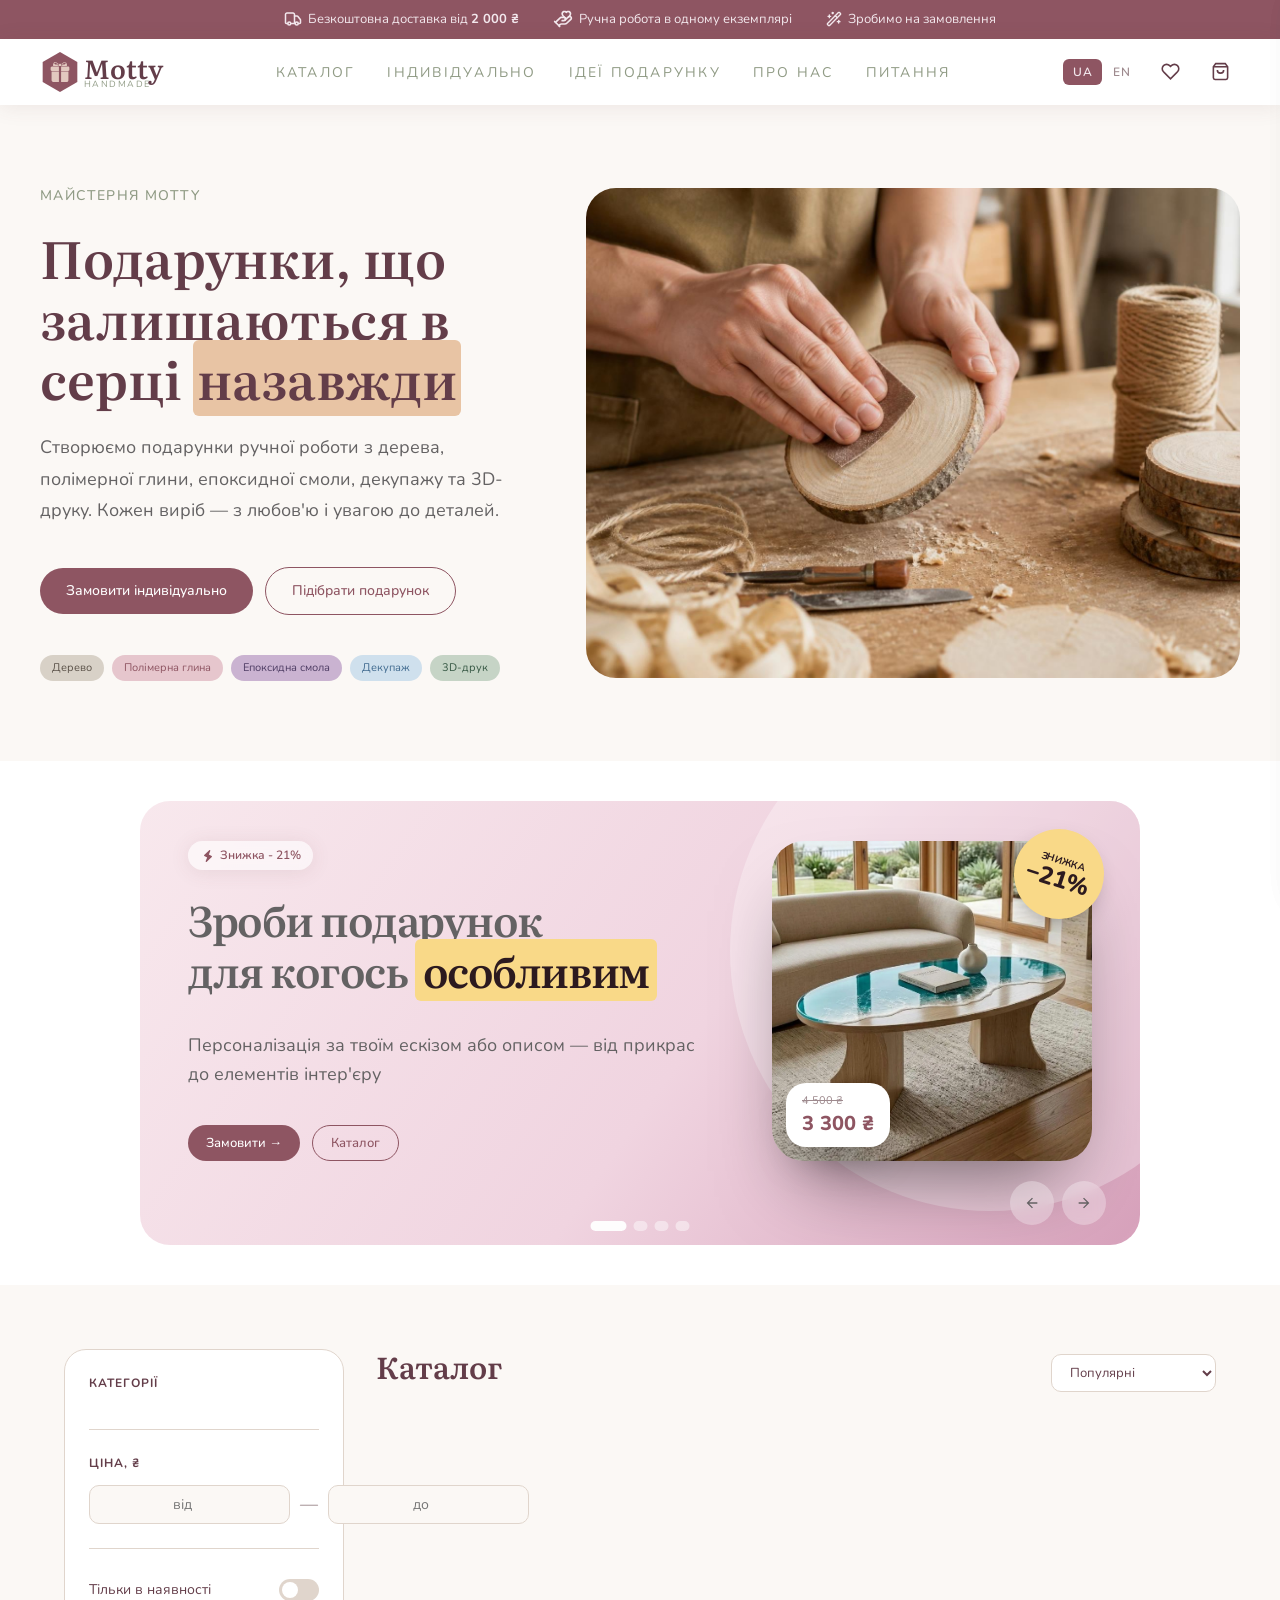
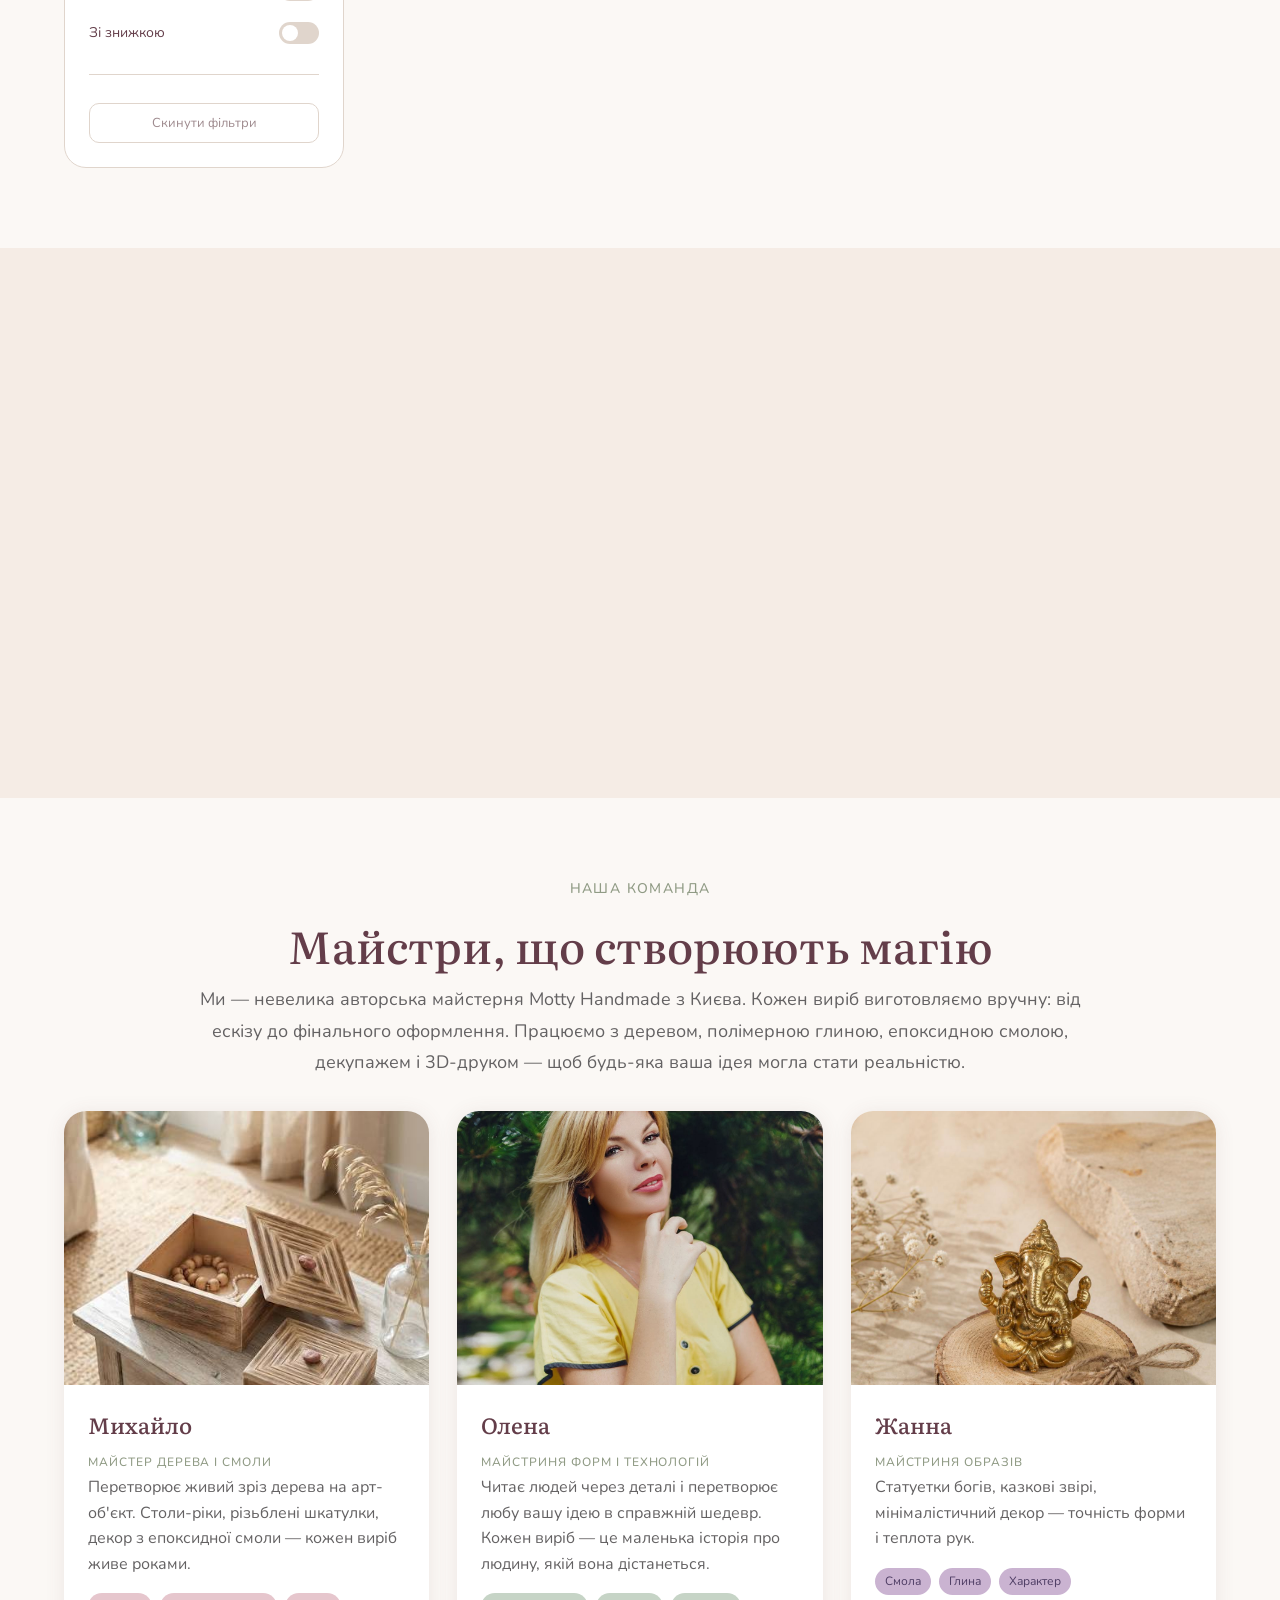
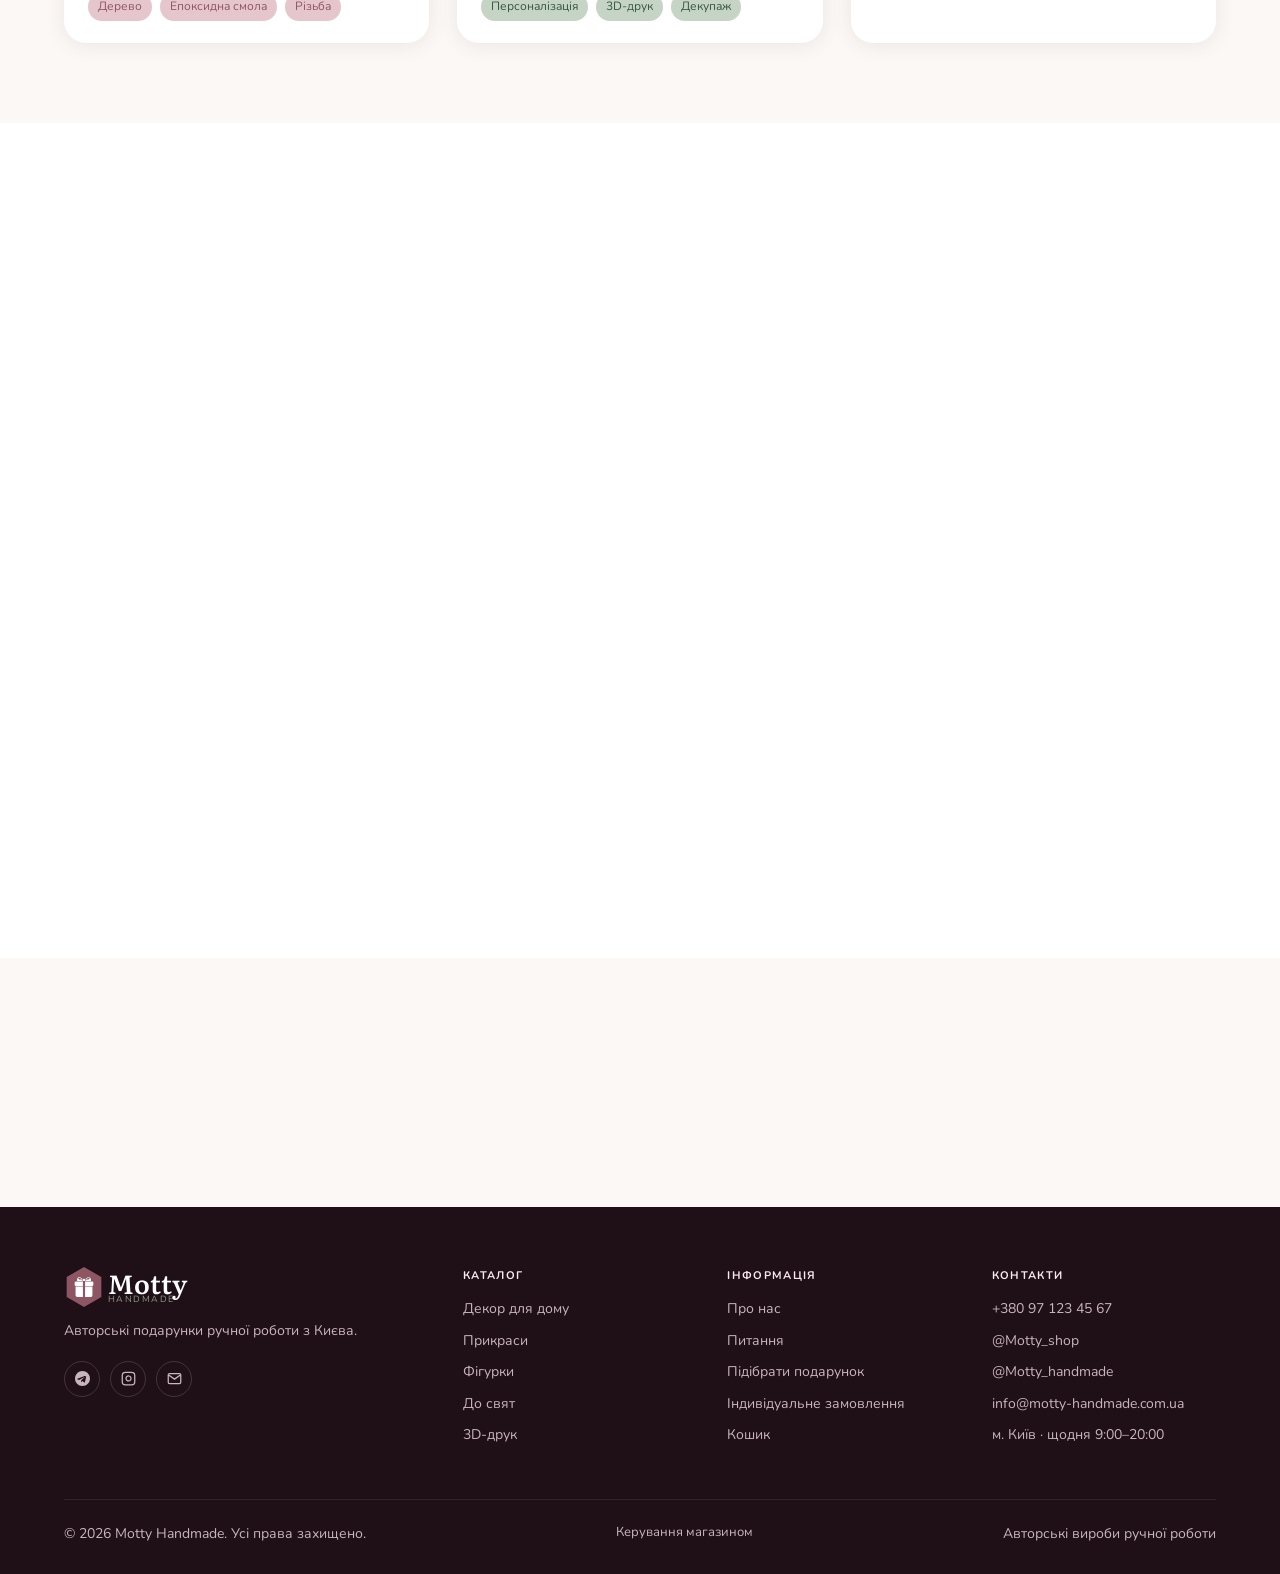
==== commit 220fdc7a: "fixing footer/cart mob version" ====
--- a/index.html
+++ b/index.html
@@ -389,7 +389,7 @@
     <!-- Step 1 -->
     <div class="quiz-step show" id="qs0">
       <h3 class="quiz-step-title" data-i18n="q1_title">Для кого обираєте подарунок?</h3>
-      <div class="quiz-step-sub" data-i18n="q1_sub"></div>
+      <div class="quiz-step-sub" data-i18n="q1_sub">Якщо не знаєте кому, оберіть «Інше».</div>
       <div class="quiz-options" id="qOpts0"></div>
     </div>
     <!-- Step 2 -->
@@ -720,7 +720,14 @@
   <div class="wrap">
     <div class="footer-grid">
       <div>
-        <div class="footer-logo">Motty<small>Handmade</small></div>
+        <div class="footer-logo">
+          <a class="footer-logo-link" href="index.html">
+            <img src="./assets/logo-footer.svg" width="40" height="40" alt="Motty logo"/>
+            <p class="logo-title">
+                Motty<small>Handmade</small>
+            </p>
+          </a>
+        </div>
         <p data-i18n="footer_desc">Авторські подарунки ручної роботи з Києва.</p>
         <div class="social-links">
           <a href="https://t.me/OzkaraM" class="social-link" target="_blank" rel="noopener">
@@ -745,8 +752,9 @@
       <div class="footer-col">
         <h5 data-i18n="footer_info">Інформація</h5>
         <a href="#about" data-i18n="footer_about">Про нас</a>
-        <a href="#faq">FAQ</a>
-        <a href="#gift-picker" data-i18n="footer_order">Індивідуальне замовлення</a>
+        <a href="#faq">Питання</a>
+        <a href="#gift-picker" data-i18n="footer_picker">Підібрати подарунок</a>
+        <a href="#order-quiz" data-i18n="footer_order">Індивідуальне замовлення</a>
         <a href="cart.html" data-i18n="footer_cart">Кошик</a>
       </div>
       <div class="footer-col">
@@ -759,7 +767,7 @@
       </div>
     </div>
     <div class="footer-bottom">
-      <p data-i18n="footer_copy">© 2024 Motty Handmade. Усі права захищено.</p>
+      <p data-i18n="footer_copy">© 2026 Motty Handmade. Усі права захищено.</p>
       <a href="admin.html" data-i18n="nav_admin">Керування магазином</a>
       <p data-i18n="footer_tag">Авторські вироби ручної роботи</p>
     </div>
@@ -778,108 +786,10 @@
 <script src="js/slider.js"></script>
 <script src="js/quiz.js"></script>
 <script src="js/order-quiz.js"></script>
-<script>
-
-// ── Mobile menu ──
-document.getElementById('hamburger').addEventListener('click', function(){
-  this.classList.toggle('open');
-  document.getElementById('mobileOverlay').classList.toggle('open');
-  document.getElementById('mobilePanel').classList.toggle('open');
-});
-function closeMobile(){
-  document.getElementById('hamburger').classList.remove('open');
-  document.getElementById('mobileOverlay').classList.remove('open');
-  document.getElementById('mobilePanel').classList.remove('open');
-}
-// Show mobile sidebar close btn on mobile
-document.querySelectorAll('.mobile-sidebar-close').forEach(b => b.style.display = 'flex');
-
-// ── Crossfade hero image ──
-(function(){
-  var el = document.getElementById('heroImgMain');
-  if(!el) return;
-  var faded = false;
-  setInterval(function(){ faded=!faded; el.classList.toggle('faded', faded); }, 3500);
-})();
-
-// ── FAQ ──
-var FAQ_DATA = [
-  ['faq_q1','faq_a1'],['faq_q2','faq_a2'],['faq_q3','faq_a3'],
-  ['faq_q4','faq_a4'],['faq_q5','faq_a5'],['faq_q6','faq_a6'],
-];
-function renderFaq(){
-  var grid = document.getElementById('faqGrid');
-  if(!grid) return;
-  grid.innerHTML = FAQ_DATA.map(function(f,i){
-    return '<div class="faq-item">' +
-      '<button class="faq-q" onclick="toggleFaq(' + i + ')" id="faqBtn' + i + '">' +
-        '<span>' + t(f[0]) + '</span>' +
-        '<svg width="16" height="16" fill="none" stroke="currentColor" stroke-width="2" viewBox="0 0 24 24"><line x1="12" y1="5" x2="12" y2="19"/><line x1="5" y1="12" x2="19" y2="12"/></svg>' +
-      '</button>' +
-      '<div class="faq-a" id="faqA' + i + '"><div class="faq-a-inner">' + t(f[1]) + '</div></div>' +
-    '</div>';
-  }).join('');
-}
-function toggleFaq(i){
-  var btn=document.getElementById('faqBtn'+i), ans=document.getElementById('faqA'+i);
-  var open=btn.classList.contains('open');
-  document.querySelectorAll('.faq-q').forEach(function(b){b.classList.remove('open');});
-  document.querySelectorAll('.faq-a').forEach(function(a){a.classList.remove('open');});
-  if(!open){ btn.classList.add('open'); ans.classList.add('open'); }
-}
-
-// ── NEW PRODUCTS SLIDER (from admin) ──
-(function(){
-  function getNewProds(){
-    var custom = [];
-    try{ custom = JSON.parse(localStorage.getItem('motty_custom_products'))||[]; }catch(e){}
-    // Sort by addedAt desc, take latest 3
-    return custom.sort(function(a,b){ return (b.addedAt||0)-(a.addedAt||0); }).slice(0,3);
-  }
-  var wrap = document.getElementById('newProdsSlider');
-  if(!wrap) return;
-  var prods = getNewProds();
-  if(!prods.length){ wrap.closest('section').style.display='none'; return; }
-  wrap.innerHTML = prods.map(function(p){
-    return '<div class="np-slide" onclick="Catalog.openModal(\''+p.id+'\')">'+
-      '<div style="aspect-ratio:1;overflow:hidden;border-radius:12px;margin-bottom:14px">'+
-        '<img src="'+(p.images&&p.images[0]?p.images[0]:'')+'" alt="'+p.title+'" style="width:100%;height:100%;object-fit:cover;transition:transform .4s" onmouseover="this.style.transform=\'scale(1.05)\'" onmouseout="this.style.transform=\'scale(1)\'">'+
-      '</div>'+
-      '<div style="padding:0 4px">'+
-        '<div style="font-size:11px;color:var(--mute);text-transform:uppercase;letter-spacing:.08em;margin-bottom:4px">'+catName(p.cat)+'</div>'+
-        '<div style="font-size:15px;font-weight:500;margin-bottom:6px;line-height:1.3">'+p.title+'</div>'+
-        '<div style="display:flex;align-items:center;gap:8px">'+
-          '<span style="font-size:16px;font-weight:600;color:var(--acc)">'+fmt(p.price)+'</span>'+
-          (p.old?'<span style="font-size:12px;color:var(--mute);text-decoration:line-through">'+fmt(p.old)+'</span>':'')+ 
-        '</div>'+
-      '</div>'+
-    '</div>';
-  }).join('');
-})();
-
-// ── Init ──
-document.addEventListener('DOMContentLoaded', async function(){
-  await MottyDB.init();
-  // Apply saved language (no Catalog.rerenderText yet)
-  var savedLang = 'ua';
-  try { savedLang = localStorage.getItem('motty_lang') || 'ua'; } catch(e){}
-  currentLang = savedLang;
-  document.querySelectorAll('[data-i18n]').forEach(function(el){
-    var key = el.dataset.i18n;
-    if(el.tagName === 'INPUT' && el.hasAttribute('placeholder')) el.placeholder = t(key);
-    else el.innerHTML = t(key);
-  });
-  document.querySelectorAll('.lang-btn').forEach(function(b){
-    b.classList.toggle('active', b.dataset.lang === savedLang);
-  });
-
-  // Init catalog (renders products, sidebar, etc.)
-  Catalog.init();
-
-  // Render FAQ after catalog init
-  renderFaq();
-});
-
-</script>
+<script src="js/mobile-menu.js"></script>
+<script src="js/faq.js"></script>
+<script src="js/new-products.js"></script>
+<script src="js/init.js"></script>
+
 </body>
 </html>
--- a/css/base.css
+++ b/css/base.css
@@ -1,4 +1,3 @@
-@import url('https://fonts.googleapis.com/css2?family=Cormorant+Garamond:ital,wght@0,400;0,500;0,600;1,400;1,500&family=DM+Sans:wght@300;400;500;600&display=swap');
 
 @import url('https://fonts.googleapis.com/css2?family=Literata:ital,opsz,wght@0,7..72,200..900;1,7..72,200..900&family=Nunito:ital,wght@0,200..1000;1,200..1000&display=swap');
 
@@ -205,12 +204,13 @@
 /* ── Footer ── */
 .footer{background:#1F1017;color:#C9B5BC;padding:60px 0 28px}
 .footer-grid{display:grid;grid-template-columns:1.6fr 1fr 1fr 1fr;gap:40px;margin-bottom:44px}
-.footer-logo{font-family:var(--ff-serif);font-size:22px;color:#F9E8EE;margin-bottom:12px}
-.footer-logo small{display:block;font-size:10px;letter-spacing:.16em;text-transform:uppercase;color:#9E8A8E;font-family:var(--ff-sans)}
-.footer p{font-size:14px;line-height:1.7;max-width:260px}
+.footer p{font-size:14px;line-height:1.7}
 .footer-col h5{font-size:11px;letter-spacing:.12em;text-transform:uppercase;color:#F9E8EE;margin-bottom:14px}
 .footer-col a{display:block;font-size:14px;color:#C9B5BC;margin-bottom:9px;transition:.22s}
 .footer-col a:hover{color:#F9E8EE}
+.footer-logo-link{display: flex;align-items: center;gap: 4px;margin-bottom: 12px;}
+.footer-logo-link p{font-family:var(--ff-serif);font-size:26px;font-weight:600;color:var(--acc-ink);display:flex;flex-direction:column;line-height:.98;letter-spacing:3%}
+.footer-logo-link small{font-size: 9px;letter-spacing: .16em;text-transform:uppercase;color: var(--acc-l);font-family: var(--ff-sans);font-weight: 400;}
 .footer-bottom{border-top:1px solid rgba(255,255,255,.08);padding-top:22px;display:flex;justify-content:space-between;font-size:13px}
 .social-links{display:flex;gap:10px;margin-top:18px}
 .social-link{width:36px;height:36px;border-radius:50%;border:1px solid rgba(255,255,255,.15);display:flex;align-items:center;justify-content:center;color:#C9B5BC;transition:.22s}
--- a/css/shop.css
+++ b/css/shop.css
@@ -357,8 +357,8 @@
 .order-quiz-box{background:#F5F5F8;border-radius:20px;max-width:620px;width:100%;margin:auto;position:relative;box-shadow:0 20px 60px rgba(0,0,0,.2);overflow:hidden}
 .order-quiz-close{position:absolute;top:16px;right:16px;width:36px;height:36px;border-radius:50%;background:rgba(255,255,255,.9);border:none;cursor:pointer;display:flex;align-items:center;justify-content:center;z-index:10}
 .order-quiz-bar{display:flex;justify-content:center;gap:8px;margin-bottom:24px}
-.oq-dot{height:5px;border-radius:3px;width:36px;background:var(--line);transition:.35s}
-.oq-dot-a{background:var(--acc)}
+.oq-dot{height:5px;border-radius:3px;width:10px;background:var(--line);transition:.35s}
+.oq-dot-a{background:var(--acc);width:36px}
 .oq-step{display:none}
 .oq-show{display:block}
 .oq-opts{display:grid;grid-template-columns:1fr 1fr;gap:10px;margin-top:24px}
